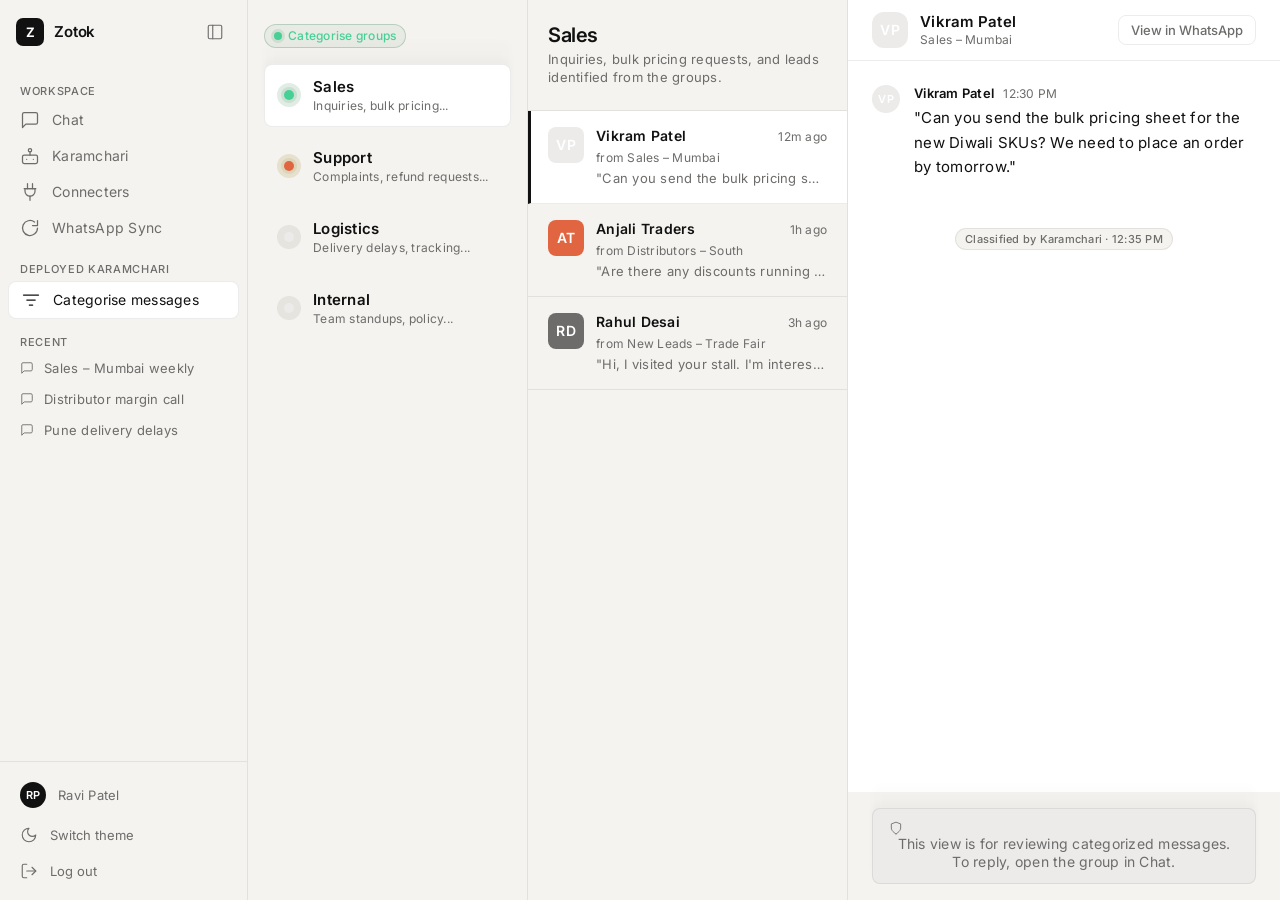
==== category-view.html @ e190d3a5 "Initial commit — Zotok Agent v2 prototype All pages: login, dashboard, agents, category-view, leads-" ====
<!doctype html>
<html lang="en">

<head>
  <meta charset="utf-8">
  <meta name="viewport" content="width=device-width, initial-scale=1">
  <title>Category Results — Zotok</title>
  <link rel="stylesheet" href="styles/main.css">
  <link rel="preconnect" href="https://fonts.googleapis.com">
  <link rel="preconnect" href="https://fonts.gstatic.com" crossorigin>
  <link href="https://fonts.googleapis.com/css2?family=Inter:wght@400;500;600;700;900&display=swap" rel="stylesheet">
</head>

<body data-page="category-view">

  <div class="app">
    <div id="sidebar-host"></div>

    <!-- Main area with 3 panes -->
    <main class="main three-pane-layout">

      <!-- Column 1: Category List -->
      <div class="category-pane" id="category-pane">
        <div style="display:flex;align-items:center;gap:8px;margin-bottom:16px;">
          <span class="badge badge-success"><span class="dot dot-success"></span> Categorise groups</span>
        </div>

        <div class="category-pill active" data-cat="sales">
          <div class="cat-dot-wrap bg-success"><span class="dot dot-success"></span></div>
          <div style="flex:1;">
            <div style="font-weight:600; font-size:15px; margin-bottom:2px;">Sales</div>
            <div style="font-size:12px; color:var(--muted); line-height:1.3;">Inquiries, bulk pricing...</div>
          </div>
        </div>

        <div class="category-pill" data-cat="support">
          <div class="cat-dot-wrap bg-warn"><span class="dot dot-warn"></span></div>
          <div style="flex:1;">
            <div style="font-weight:600; font-size:15px; margin-bottom:2px;">Support</div>
            <div style="font-size:12px; color:var(--muted); line-height:1.3;">Complaints, refund requests...</div>
          </div>
        </div>

        <div class="category-pill" data-cat="logistics">
          <div class="cat-dot-wrap bg-idle"><span class="dot dot-idle"></span></div>
          <div style="flex:1;">
            <div style="font-weight:600; font-size:15px; margin-bottom:2px;">Logistics</div>
            <div style="font-size:12px; color:var(--muted); line-height:1.3;">Delivery delays, tracking...</div>
          </div>
        </div>

        <div class="category-pill" data-cat="internal">
          <div class="cat-dot-wrap bg-idle"><span class="dot" style="background:var(--faint);"></span></div>
          <div style="flex:1;">
            <div style="font-weight:600; font-size:15px; margin-bottom:2px;">Internal</div>
            <div style="font-size:12px; color:var(--muted); line-height:1.3;">Team standups, policy...</div>
          </div>
        </div>
      </div>

      <!-- Column 2: Customers List -->
      <div class="list-pane">
        <div class="list-pane-head">
          <h1 id="category-title" style="font-size: 20px; font-weight: 600; margin-bottom: 4px;">Sales</h1>
          <p class="lede" id="category-desc" style="font-size: 13px; color: var(--ink-2); line-height: 1.4;">Inquiries,
            bulk pricing requests, and leads identified from the groups.</p>
        </div>

        <div class="list-pane-item active" data-customer="vp">
          <div class="li-icon">VP</div>
          <div style="flex:1; min-width:0;">
            <div style="display:flex; justify-content:space-between; margin-bottom:4px; align-items:baseline;">
              <span class="li-title"
                style="font-weight:600; font-size:14px; white-space:nowrap; overflow:hidden; text-overflow:ellipsis;">Vikram
                Patel</span>
              <span class="li-sub" style="font-size:12px; color:var(--muted); flex:none; margin-left:8px;">12m
                ago</span>
            </div>
            <div style="font-size:12px; color:var(--ink-2); margin-bottom:4px;"><span
                style="color:var(--muted);">from</span> Sales – Mumbai</div>
            <p
              style="margin:0; font-size:13px; color:var(--ink-2); line-height:1.4; white-space:nowrap; overflow:hidden; text-overflow:ellipsis;">
              "Can you send the bulk pricing sheet for the new Diwali SKUs? We need to place an order by tomorrow."</p>
          </div>
        </div>

        <div class="list-pane-item" data-customer="at">
          <div class="li-icon" style="background:var(--accent-warn);">AT</div>
          <div style="flex:1; min-width:0;">
            <div style="display:flex; justify-content:space-between; margin-bottom:4px; align-items:baseline;">
              <span class="li-title"
                style="font-weight:600; font-size:14px; white-space:nowrap; overflow:hidden; text-overflow:ellipsis;">Anjali
                Traders</span>
              <span class="li-sub" style="font-size:12px; color:var(--muted); flex:none; margin-left:8px;">1h ago</span>
            </div>
            <div style="font-size:12px; color:var(--ink-2); margin-bottom:4px;"><span
                style="color:var(--muted);">from</span> Distributors – South</div>
            <p
              style="margin:0; font-size:13px; color:var(--ink-2); line-height:1.4; white-space:nowrap; overflow:hidden; text-overflow:ellipsis;">
              "Are there any discounts running on the 50kg bulk packs right now?"</p>
          </div>
        </div>

        <div class="list-pane-item" data-customer="rd">
          <div class="li-icon" style="background:var(--muted);">RD</div>
          <div style="flex:1; min-width:0;">
            <div style="display:flex; justify-content:space-between; margin-bottom:4px; align-items:baseline;">
              <span class="li-title"
                style="font-weight:600; font-size:14px; white-space:nowrap; overflow:hidden; text-overflow:ellipsis;">Rahul
                Desai</span>
              <span class="li-sub" style="font-size:12px; color:var(--muted); flex:none; margin-left:8px;">3h ago</span>
            </div>
            <div style="font-size:12px; color:var(--ink-2); margin-bottom:4px;"><span
                style="color:var(--muted);">from</span> New Leads – Trade Fair</div>
            <p
              style="margin:0; font-size:13px; color:var(--ink-2); line-height:1.4; white-space:nowrap; overflow:hidden; text-overflow:ellipsis;">
              "Hi, I visited your stall. I'm interested in becoming a regional distributor. Please call me."</p>
          </div>
        </div>
      </div>

      <!-- Column 3: Conversation View -->
      <div class="chat-pane chat-shell chat-active">
        <div class="topbar"
          style="border-bottom: 1px solid var(--border); padding: 12px 24px; position: sticky; top:0; background: var(--white); z-index: 5;">
          <div style="display:flex; align-items:center; gap:12px;">
            <div class="li-icon" id="chat-header-avatar"
              style="width:36px; height:36px; border-radius:var(--r-lg); background:var(--faint); color:var(--white); display:grid; place-items:center; font-weight:600; font-size:14px;">
              VP</div>
            <div>
              <div id="chat-header-name" style="font-weight:600; font-size:15px;">Vikram Patel</div>
              <div id="chat-header-sub" style="font-size:12px; color:var(--muted);">Sales – Mumbai</div>
            </div>
          </div>
          <div>
            <button class="btn btn-ghost btn-sm">View in WhatsApp</button>
          </div>
        </div>

        <div class="chat-scroll" style="flex: 1; padding: 24px;">
          <div class="chat-thread" id="chat-thread">
            <!-- Mock messages -->
            <div class="msg user">
              <div class="msg-avatar" style="background:var(--faint); border:none;">VP</div>
              <div class="msg-body">
                <div class="msg-name">Vikram Patel <span
                    style="font-weight:400; color:var(--muted); font-size:12px; margin-left:6px;">12:30 PM</span></div>
                <div class="msg-text">
                  <p>"Can you send the bulk pricing sheet for the new Diwali SKUs? We need to place an order by
                    tomorrow."</p>
                </div>
              </div>
            </div>

            <div style="text-align:center; margin:24px 0;">
              <span class="badge" style="font-size:11px; color:var(--muted); background:var(--surface);">Classified by
                Karamchari · 12:35 PM</span>
            </div>
          </div>
        </div>

        <!-- Read-only Composer -->
        <div class="composer-wrap" style="padding: 16px 24px; background: var(--surface);">
          <div class="composer-container" style="max-width: none;">
            <div class="composer"
              style="background: var(--surface-2); border: 1px solid var(--border); border-radius: var(--r-md); padding: 12px 16px; color: var(--muted); font-size: 14px; text-align: center;">
              <svg class="icon-sm" viewBox="0 0 24 24" fill="none" stroke="currentColor" stroke-linecap="round"
                stroke-linejoin="round" style="display:inline-block; vertical-align:middle; margin-right:6px;">
                <path d="M12 22s8-4 8-10V5l-8-3-8 3v7c0 6 8 10 8 10z" />
              </svg>
              This view is for reviewing categorized messages. To reply, open the group in Chat.
            </div>
          </div>
        </div>

      </div>
    </main>
  </div>

  <script src="scripts/sidebar.js"></script>
  <script src="scripts/app.js"></script>
  <script>
    // Interactivity for selecting categories
    const urlParams = new URLSearchParams(window.location.search);
    const cat = urlParams.get('cat');

    const catPills = document.querySelectorAll('.category-pill');
    const catTitle = document.getElementById('category-title');
    const catDesc = document.getElementById('category-desc');

    const titles = {
      'sales': { t: 'Sales', d: 'Inquiries, bulk pricing requests, and leads identified from the groups.', bg: 'success' },
      'support': { t: 'Support', d: 'Complaints, refund requests, and product issues.', bg: 'warn' },
      'logistics': { t: 'Logistics', d: 'Delivery delays, warehouse updates, and dispatch tracking.', bg: 'idle' },
      'internal': { t: 'Internal', d: 'Team standups, policy updates, and internal coordination.', bg: 'idle' }
    };

    if (cat) {
      if (titles[cat]) {
        catTitle.textContent = titles[cat].t;
        catDesc.textContent = titles[cat].d;
        catPills.forEach(p => p.classList.remove('active'));
        const activePill = document.querySelector(`.category-pill[data-cat="${cat}"]`);
        if (activePill) activePill.classList.add('active');
      }
    }

    catPills.forEach(pill => {
      pill.addEventListener('click', () => {
        catPills.forEach(p => p.classList.remove('active'));
        pill.classList.add('active');
        const catId = pill.dataset.cat;
        if (titles[catId]) {
          catTitle.textContent = titles[catId].t;
          catDesc.textContent = titles[catId].d;
        }
      });
    });

    // Interactivity for selecting customers in the list
    const customers = {
      'vp': { name: 'Vikram Patel', sub: 'Sales – Mumbai', avatar: 'VP', bg: 'var(--faint)', msg: '"Can you send the bulk pricing sheet for the new Diwali SKUs? We need to place an order by tomorrow."', time: '12:30 PM', classTime: '12:35 PM' },
      'at': { name: 'Anjali Traders', sub: 'Distributors – South', avatar: 'AT', bg: 'var(--accent-warn)', msg: '"Are there any discounts running on the 50kg bulk packs right now?"', time: '11:15 AM', classTime: '11:20 AM' },
      'rd': { name: 'Rahul Desai', sub: 'New Leads – Trade Fair', avatar: 'RD', bg: 'var(--muted)', msg: '"Hi, I visited your stall. I\'m interested in becoming a regional distributor. Please call me."', time: '09:05 AM', classTime: '09:20 AM' }
    };

    const listItems = document.querySelectorAll('.list-pane-item');
    const chatAvatar = document.getElementById('chat-header-avatar');
    const chatName = document.getElementById('chat-header-name');
    const chatSub = document.getElementById('chat-header-sub');
    const chatThread = document.getElementById('chat-thread');

    listItems.forEach(item => {
      item.addEventListener('click', () => {
        // Update active state
        listItems.forEach(li => li.classList.remove('active'));
        item.classList.add('active');

        // Update chat pane
        const id = item.dataset.customer;
        if (customers[id]) {
          const c = customers[id];
          chatAvatar.textContent = c.avatar;
          chatAvatar.style.background = c.bg;
          chatName.textContent = c.name;
          chatSub.textContent = c.sub;

          chatThread.innerHTML = `
          <div class="msg user">
            <div class="msg-avatar" style="background:${c.bg}; border:none;">${c.avatar}</div>
            <div class="msg-body">
              <div class="msg-name">${c.name} <span style="font-weight:400; color:var(--muted); font-size:12px; margin-left:6px;">${c.time}</span></div>
              <div class="msg-text">
                <p>${c.msg}</p>
              </div>
            </div>
          </div>
          <div style="text-align:center; margin:24px 0;">
            <span class="badge" style="font-size:11px; color:var(--muted); background:var(--surface);">Classified by Karamchari · ${c.classTime}</span>
          </div>
        `;
        }
      });
    });
  </script>
</body>

</html>
---- styles/main.css ----
/* ==========================================================================
   Zotok — main.css
   Manus-inspired minimal aesthetic. System fonts only.
   ========================================================================== */

:root {
  /* Legacy bridging to new Amplemarket tokens */
  --ink: #111111;
  --ink-2: #6d6c6b;
  --muted: #6d6c6b;
  --faint: #ecebea;
  --surface: #f4f3ef;
  --surface-2: #ecebea;
  --white: #ffffff;
  --border: rgba(17, 17, 17, 0.08);
  --border-light: rgba(17, 17, 17, 0.04);
  
  /* Status / Accents */
  --accent-success: #47d096; /* Deliver Green */
  --accent-warn: #e16540; /* LeadGen Red */
  --accent-info: #328efa; /* Intelligence Blue */
  --accent-gold: #fbc768; /* Engagement Gold */

  --focus-ring: rgba(17, 17, 17, 0.08);
  --modal-backdrop: rgba(17, 17, 17, 0.35);
  --ink-hover: #272625;

  /* Typography */
  --font: 'Inter', ui-sans-serif, system-ui, -apple-system, BlinkMacSystemFont, "Segoe UI", Roboto, sans-serif;
  --text-caption: 10px;
  --text-body: 14px;
  --text-subheading: 20px;
  --text-heading-sm: 24px;
  --text-heading: 28px;

  /* Border Radii (Amplemarket) */
  --r-sm: 4px;
  --r-md: 8px; /* Buttons */
  --r-lg: 12px; /* Cards, inputs, dialogs */

  /* Shadows (Amplemarket) */
  --shadow-subtle: rgba(17, 17, 17, 0.05) 0px 0px 0px 1px inset;
  --shadow-sm: rgba(17, 17, 17, 0.02) 0px -6px 6px 0px, rgba(17, 17, 17, 0.01) 0px -23px 9px 0px;
  --shadow-md: rgba(17, 17, 17, 0.04) 0px 4px 8px 0px, rgba(17, 17, 17, 0.04) 0px 0px 1px 0px;
  --shadow-lg: rgba(17, 17, 17, 0.12) 0px 26px 60px -6px, rgba(17, 17, 17, 0.02) 0px 28px 28px -14px;

  --sidebar-w: 248px;
  --sidebar-w-collapsed: 64px;
}

:root.dark {
  --ink: #ffffff;
  --ink-2: #ecebea;
  --muted: #ecebea;
  --faint: #6d6c6b;
  --surface: #272625;
  --surface-2: #111111;
  --white: #111111;
  --border: rgba(255, 255, 255, 0.08);
  --border-light: rgba(255, 255, 255, 0.04);
  --accent-success: #47d096;
  --accent-warn: #e16540;
  --accent-info: #328efa;
  --accent-gold: #fbc768;
  --focus-ring: rgba(255, 255, 255, 0.12);
  --modal-backdrop: rgba(17, 17, 17, 0.8);
  --ink-hover: #f4f3ef;
  --shadow-sm: rgba(0, 0, 0, 0.2) 0px -6px 6px 0px, rgba(0, 0, 0, 0.1) 0px -23px 9px 0px;
  --shadow-md: rgba(0, 0, 0, 0.3) 0px 4px 8px 0px;
  --shadow-lg: rgba(0, 0, 0, 0.5) 0px 26px 60px -6px;
}

* { margin: 0; padding: 0; box-sizing: border-box; }

/* Suppress all transitions on initial page load to prevent sidebar push animation */
[data-loading] * { transition: none !important; }

html, body { height: 100%; }

body {
  font-family: var(--font);
  font-size: var(--text-body);
  color: var(--ink);
  background: var(--white);
  line-height: 1.3;
  letter-spacing: 0.25px;
  -webkit-font-smoothing: antialiased;
  text-rendering: optimizeLegibility;
}

a { color: inherit; text-decoration: none; }

button {
  font-family: inherit;
  font-size: 14px;
  cursor: pointer;
  border: none;
  background: none;
  color: inherit;
}

input, textarea, select {
  font-family: inherit;
  font-size: 14px;
  color: var(--ink);
}

h1, h2, h3, h4 { font-weight: 600; line-height: 1.1; }
h1 { font-size: var(--text-heading); letter-spacing: -0.48px; }
h2 { font-size: var(--text-heading-sm); letter-spacing: -0.26px; }
h3 { font-size: var(--text-subheading); letter-spacing: -0.2px; }

.icon { width: 18px; height: 18px; flex: none; stroke-width: 1.5; }
.icon-sm { width: 14px; height: 14px; flex: none; stroke-width: 1.5; }
.icon-lg { width: 22px; height: 22px; flex: none; stroke-width: 1.5; }

/* ----- Buttons ----- */
.btn {
  display: inline-flex;
  align-items: center;
  justify-content: center;
  gap: 8px;
  padding: 9px 16px;
  background: transparent;
  border: 1.5px solid var(--ink);
  color: var(--ink);
  font-weight: 500;
  border-radius: var(--r-md);
  transition: background .15s ease, transform .1s ease, border-color .15s ease, color .15s ease;
  white-space: nowrap;
}
.btn:hover { background: var(--surface); }
.btn:active { transform: scale(.98); }

.btn-primary {
  background: var(--ink);
  color: var(--white);
  border-color: var(--ink);
}
.btn-primary:hover { background: var(--ink-hover); border-color: var(--ink-hover); }

.btn-ghost {
  border-color: var(--border);
  color: var(--ink-2);
  font-weight: 500;
}
.btn-ghost:hover { border-color: var(--ink-2); color: var(--ink); background: transparent; }

.btn-sm { padding: 6px 12px; font-size: 13px; }
.btn-block { width: 100%; }

.btn:disabled { opacity: .45; cursor: not-allowed; }

/* ----- App shell ----- */
.app {
  display: flex;
  min-height: 100vh;
}

.sidebar {
  position: fixed;
  inset: 0 auto 0 0;
  width: var(--sidebar-w);
  background: var(--surface);
  border-right: 1px solid var(--border);
  display: flex;
  flex-direction: column;
  transition: width .2s ease;
  z-index: 30;
}
.sidebar.collapsed { width: var(--sidebar-w-collapsed); }

.sidebar-head {
  display: flex;
  align-items: center;
  justify-content: space-between;
  padding: 16px 16px 12px;
  gap: 8px;
}
.sidebar.collapsed .sidebar-head {
  justify-content: center;
  padding: 16px 8px 12px;
}
.brand {
  display: flex;
  align-items: center;
  gap: 10px;
  font-weight: 600;
  font-size: 15px;
  letter-spacing: -0.01em;
}
.brand-mark {
  width: 28px; height: 28px;
  border-radius: 7px;
  background: var(--ink);
  color: var(--white);
  display: grid; place-items: center;
  font-weight: 700; font-size: 13px;
  letter-spacing: 0;
}
.sidebar.collapsed .brand,
.sidebar.collapsed .nav-label,
.sidebar.collapsed .footer-label,
.sidebar.collapsed .badge,
.sidebar.collapsed .new-chat span { display: none; }

.icon-btn {
  width: 32px; height: 32px;
  display: grid; place-items: center;
  border-radius: var(--r-md);
  color: var(--ink-2);
  transition: background .15s;
}
.icon-btn:hover { background: var(--border-light); color: var(--ink); }

.new-chat {
  margin: 4px 12px 12px;
  display: flex;
  align-items: center;
  gap: 10px;
  padding: 9px 12px;
  border: 1px solid var(--border);
  border-radius: var(--r-md);
  background: var(--white);
  color: var(--ink);
  font-weight: 500;
  font-size: 13px;
  transition: border-color .15s, background .15s;
}
.new-chat:hover { border-color: var(--ink-2); }
.sidebar.collapsed .new-chat { justify-content: center; padding: 9px; }

.nav {
  display: flex;
  flex-direction: column;
  gap: 0;
  padding: 8px 8px;
  flex: 1;
  overflow-y: auto;
}
.nav-section-label {
  font-size: 11px;
  font-weight: 500;
  text-transform: uppercase;
  letter-spacing: 0.06em;
  color: var(--muted);
  padding: 12px 12px 4px;
  margin-top: 4px;
}
.sidebar.collapsed .nav-section-label { opacity: 0; height: 4px; margin-top: 4px; padding: 0; overflow: hidden; }

.nav-item {
  display: flex;
  align-items: center;
  gap: 12px;
  padding: 8px 12px;
  border-radius: var(--r-md);
  color: var(--ink-2);
  font-size: 14px;
  transition: background .15s, color .15s;
  cursor: pointer;
}
.nav-item:hover { background: var(--border-light); color: var(--ink); }
.nav-item.active { background: var(--white); color: var(--ink); border: 1px solid var(--border); }
.nav-item .nav-label { flex: 1; }
.nav-item .icon { width: 20px; height: 20px; }
.sidebar.collapsed .nav-item { justify-content: center; padding: 8px; }

/* Tooltips when collapsed */
.sidebar.collapsed [data-tooltip] {
  position: relative;
}
.sidebar.collapsed [data-tooltip]:hover::after {
  content: attr(data-tooltip);
  position: absolute;
  left: calc(100% + 8px);
  top: 50%;
  transform: translateY(-50%);
  background: var(--ink);
  color: var(--white);
  padding: 4px 8px;
  border-radius: 4px;
  font-size: 12px;
  font-weight: 500;
  white-space: nowrap;
  pointer-events: none;
  z-index: 1000;
  opacity: 0;
  animation: tooltip-fade-in 0.15s ease-in-out forwards;
  animation-delay: 0.15s;
}
@keyframes tooltip-fade-in {
  from { opacity: 0; transform: translate(-4px, -50%); }
  to { opacity: 1; transform: translate(0, -50%); }
}

.nav-recent {
  display: flex;
  align-items: center;
  gap: 10px;
  padding: 7px 12px;
  border-radius: var(--r-sm);
  color: var(--ink-2);
  font-size: 13px;
  cursor: pointer;
  transition: background .15s;
}
.nav-recent:hover { background: var(--border-light); }
.nav-recent .truncate { overflow: hidden; text-overflow: ellipsis; white-space: nowrap; flex: 1; }
.sidebar.collapsed .nav-recent, .sidebar.collapsed .nav-children { display: none !important; }

.nav-parent.open .chevron { transform: rotate(180deg); }
.nav-child {
  padding: 6px 12px;
  border-radius: var(--r-sm);
  color: var(--ink-2);
  font-size: 13px;
  text-decoration: none;
  display: flex;
  align-items: center;
  transition: background .15s, color .15s;
}
.nav-child:hover { background: var(--border-light); color: var(--ink); }
.nav-child.active { background: var(--white); color: var(--ink); border: 1px solid var(--border); padding: 5px 11px; }

.sidebar-footer {
  border-top: 1px solid var(--border);
  padding: 12px 8px;
  display: flex;
  flex-direction: column;
  gap: 2px;
}
.footer-item {
  display: flex;
  align-items: center;
  gap: 12px;
  padding: 8px 12px;
  border-radius: var(--r-md);
  color: var(--ink-2);
  font-size: 13px;
  cursor: pointer;
  transition: background .15s;
}
.footer-item:hover { background: var(--border-light); color: var(--ink); }
.sidebar.collapsed .footer-item { justify-content: center; padding: 8px; }

.avatar {
  width: 26px; height: 26px;
  border-radius: 50%;
  background: var(--ink);
  color: var(--white);
  display: grid; place-items: center;
  font-size: 11px;
  font-weight: 600;
  flex: none;
}
.avatar-lg { width: 64px; height: 64px; font-size: 22px; }

/* ----- Main area ----- */
.main {
  margin-left: var(--sidebar-w);
  flex: 1;
  min-width: 0;
  display: flex;
  flex-direction: column;
  transition: margin-left .2s ease;
}
.sidebar.collapsed ~ .main { margin-left: var(--sidebar-w-collapsed); }

/* ----- Three Pane Layout (Category View) ----- */
.three-pane-layout {
  display: flex;
  flex: 1;
  height: 100vh;
  overflow: hidden;
  flex-direction: row;
}
.category-pane {
  width: 280px;
  border-right: 1px solid var(--border);
  display: flex;
  flex-direction: column;
  background: var(--surface);
  overflow-y: auto;
  padding: 24px 16px;
}
.category-pill {
  display: flex;
  align-items: center;
  gap: 12px;
  padding: 12px;
  border-radius: var(--r-md);
  cursor: pointer;
  border: 1px solid transparent;
  transition: all 0.15s ease;
  margin-bottom: 8px;
}
.category-pill:hover {
  background: var(--surface-2);
}
.category-pill.active {
  background: var(--white);
  border-color: var(--border);
  box-shadow: var(--shadow-sm);
}
.cat-dot-wrap {
  width: 24px;
  height: 24px;
  border-radius: 50%;
  display: grid;
  place-items: center;
  flex: none;
}
.cat-dot-wrap .dot { margin: 0; width: 10px; height: 10px; }
.cat-dot-wrap.bg-success { background: rgba(47, 125, 74, 0.15); }
.cat-dot-wrap.bg-warn { background: rgba(154, 123, 28, 0.15); }
.cat-dot-wrap.bg-idle { background: rgba(184, 182, 176, 0.25); }

.list-pane {
  width: 320px;
  border-right: 1px solid var(--border);
  display: flex;
  flex-direction: column;
  background: var(--surface);
  overflow-y: auto;
}
.list-pane-head {
  padding: 24px 20px;
  border-bottom: 1px solid var(--border);
  position: sticky;
  top: 0;
  background: var(--surface);
  z-index: 5;
}
.list-pane-item {
  padding: 16px 20px;
  border-bottom: 1px solid var(--border);
  cursor: pointer;
  transition: background .15s;
  display: flex;
  gap: 12px;
}
.list-pane-item:hover { background: var(--surface-2); }
.list-pane-item.active { background: var(--white); border-left: 3px solid var(--ink); padding-left: 17px; }
.list-pane-item .li-icon {
  width: 36px; height: 36px;
  border-radius: var(--r-md);
  background: var(--faint);
  color: var(--white);
  display: grid; place-items: center;
  font-weight: 600; font-size: 14px;
  flex: none;
}

.chat-pane {
  flex: 1;
  display: flex;
  flex-direction: column;
  position: relative;
  background: var(--white);
}

.topbar {
  display: flex;
  align-items: center;
  justify-content: space-between;
  padding: 14px 28px;
  border-bottom: 1px solid var(--border);
  background: var(--white);
  position: sticky;
  top: 0;
  z-index: 5;
}

/* Data Tables */
.table-wrap {
  background: var(--white);
  border: 1px solid var(--border);
  border-radius: var(--r-lg);
  overflow-x: auto;
  box-shadow: var(--shadow-sm);
}
.table {
  width: 100%;
  border-collapse: collapse;
  text-align: left;
}
.table th, .table td {
  padding: 12px 16px;
  border-bottom: 1px solid var(--border);
  font-size: 14px;
}
.table th {
  background: var(--surface);
  font-weight: 600;
  color: var(--muted);
  font-size: 12px;
  text-transform: uppercase;
  letter-spacing: 0.05em;
  white-space: nowrap;
}
.table tbody tr:last-child td {
  border-bottom: none;
}
.table tbody tr:hover {
  background: var(--surface-2);
}
.table td {
  color: var(--ink);
  vertical-align: top;
}
.table-message-preview {
  max-width: 300px;
  display: -webkit-box;
  -webkit-line-clamp: 2;
  -webkit-box-orient: vertical;
  overflow: hidden;
  text-overflow: ellipsis;
  color: var(--ink-2);
  line-height: 1.4;
}
.topbar-left { display: flex; align-items: center; gap: 12px; }
.topbar-title { font-size: 15px; font-weight: 600; }
.topbar-right { display: flex; align-items: center; gap: 8px; }

.page {
  padding: 32px 28px 64px;
  max-width: 1100px;
  width: 100%;
  margin: 0 auto;
}
.page-narrow { max-width: 760px; }

.page-head { margin-bottom: 28px; }
.page-head h1 { margin-bottom: 6px; }
.page-head .lede { color: var(--muted); font-size: 14px; }

/* ----- Status dots ----- */
.dot {
  width: 8px; height: 8px;
  border-radius: 50%;
  flex: none;
  display: inline-block;
}
.dot-success { background: var(--accent-success); box-shadow: 0 0 0 3px rgba(47,125,74,.12); }
.dot-warn { background: var(--accent-warn); box-shadow: 0 0 0 3px rgba(154,123,28,.12); }
.dot-idle { background: var(--faint); }

.badge {
  display: inline-flex;
  align-items: center;
  gap: 6px;
  padding: 3px 9px;
  border-radius: var(--r-lg);
  font-size: 12px;
  font-weight: 500;
  border: 1px solid var(--border);
  background: var(--white);
  color: var(--ink-2);
}
.badge-success { color: var(--accent-success); border-color: rgba(47,125,74,.25); background: rgba(47,125,74,.06); }
.badge-warn { color: var(--accent-warn); border-color: rgba(154,123,28,.25); background: rgba(154,123,28,.06); }
.badge-ink { color: var(--white); background: var(--ink); border-color: var(--ink); }

/* ----- Card ----- */
.card {
  background: var(--white);
  border: 1px solid var(--border);
  border-radius: var(--r-lg);
  padding: 20px;
  box-shadow: var(--shadow-sm);
}

/* ==========================================================================
   LOGIN
   ========================================================================== */
.login-page {
  min-height: 100vh;
  display: grid;
  place-items: center;
  background: var(--surface);
  background-image: radial-gradient(386.06% 162.79% at -13.1926% -17.1008%, rgb(232, 64, 13) 0%, rgb(255, 238, 216) 26.1559%, rgb(208, 178, 255) 84.1533%);
  padding: 24px;
}
.login-card {
  width: 100%;
  max-width: 400px;
  background: var(--white);
  border: 1px solid var(--border);
  border-radius: var(--r-lg);
  padding: 40px 32px;
  box-shadow: var(--shadow-lg);
  animation: cardSlideUp 0.6s cubic-bezier(0.16, 1, 0.3, 1);
}
@keyframes cardSlideUp {
  from { opacity: 0; transform: translateY(24px); }
  to { opacity: 1; transform: translateY(0); }
}
#phone-step, #otp-step {
  animation: fadeStep 0.4s cubic-bezier(0.16, 1, 0.3, 1);
}
@keyframes fadeStep {
  from { opacity: 0; transform: translateX(8px); }
  to { opacity: 1; transform: translateX(0); }
}
.login-brand {
  display: flex;
  align-items: center;
  gap: 12px;
  justify-content: flex-start;
  margin-bottom: 24px;
}
.login-brand .brand-mark { width: 36px; height: 36px; font-size: 16px; border-radius: 9px; }
.login-brand-text { font-size: 18px; font-weight: 600; letter-spacing: -0.01em; }
.login-card h1 { font-size: 22px; text-align: left; margin-bottom: 6px; }
.login-card .lede { color: var(--muted); font-size: 14px; text-align: left; margin-bottom: 28px; }

.field {
  display: flex;
  flex-direction: column;
  gap: 6px;
  margin-bottom: 16px;
}
.field-label {
  font-size: 11px;
  font-weight: 600;
  text-transform: uppercase;
  letter-spacing: 0.06em;
  color: var(--muted);
}
.input {
  width: 100%;
  padding: 11px 14px;
  border: 1px solid var(--border);
  border-radius: var(--r-lg);
  background: var(--white);
  transition: border-color .15s, box-shadow .15s;
}
.input:focus {
  outline: none;
  border-color: var(--ink);
  box-shadow: 0 0 0 3px var(--focus-ring);
}
.input::placeholder { color: var(--faint); }

.input-prefix {
  display: flex;
  align-items: stretch;
  border: 1px solid var(--border);
  border-radius: var(--r-lg);
  overflow: hidden;
  transition: border-color .15s, box-shadow .15s;
}
.input-prefix:focus-within { border-color: var(--ink); box-shadow: 0 0 0 3px var(--focus-ring); }
.input-prefix .prefix {
  padding: 0 12px;
  display: grid; place-items: center;
  background: var(--surface);
  color: var(--ink-2);
  font-size: 14px;
  border-right: 1px solid var(--border);
}
.input-prefix .input { border: none; border-radius: 0; }
.input-prefix .input:focus { box-shadow: none; }

.otp-row { display: flex; gap: 12px; justify-content: center; }
.otp-cell {
  flex: 1;
  width: 0;
  min-width: 0;
  height: 64px;
  text-align: center;
  font-size: 26px;
  font-weight: 600;
  letter-spacing: 0.02em;
  padding: 0;
  border: 1.5px solid var(--border);
  border-radius: var(--r-md);
  background: var(--surface);
  transition: all .2s ease;
}
.otp-cell:focus { 
  outline: none; 
  background: var(--white);
  border-color: var(--ink); 
  box-shadow: 0 4px 12px rgba(0,0,0,.08); 
  transform: translateY(-2px);
}

.login-foot { text-align: center; color: var(--muted); font-size: 13px; margin-top: 18px; }

.tiny-link {
  background: none;
  border: none;
  color: var(--ink);
  font-weight: 500;
  font-size: 13px;
  cursor: pointer;
  text-decoration: underline;
  text-underline-offset: 2px;
}

/* ==========================================================================
   CHAT
   ========================================================================== */
.chat-shell {
  display: flex;
  flex-direction: column;
  flex: 1;
  min-height: 0;
}
.chat-scroll {
  flex: 1;
  overflow-y: auto;
  padding: 32px 0 24px;
}
.chat-thread {
  max-width: 760px;
  margin: 0 auto;
  padding: 0 24px;
  display: flex;
  flex-direction: column;
  gap: 24px;
}
.msg {
  display: flex;
  gap: 14px;
  align-items: flex-start;
}
.msg-avatar {
  width: 28px; height: 28px;
  border-radius: 50%;
  display: grid; place-items: center;
  flex: none;
  font-size: 11px;
  font-weight: 600;
}
.msg.user .msg-avatar { background: var(--ink); color: var(--white); }
.msg.ai .msg-avatar {
  background: var(--white);
  color: var(--ink);
  border: 1px solid var(--border);
}
.msg-body { flex: 1; min-width: 0; }
.msg-name { font-size: 13px; font-weight: 600; margin-bottom: 4px; color: var(--ink); }
.msg-text { font-size: 15px; line-height: 1.65; color: var(--ink); }
.msg-text p + p { margin-top: 10px; }
.msg-text ul { margin: 8px 0 0 20px; }
.msg-text li { margin-bottom: 4px; }

.typing { display: inline-flex; gap: 4px; align-items: center; padding: 6px 0; }
.typing span {
  width: 6px; height: 6px; border-radius: 50%;
  background: var(--faint);
  animation: blink 1.2s infinite ease-in-out;
}
.typing span:nth-child(2) { animation-delay: .2s; }
.typing span:nth-child(3) { animation-delay: .4s; }
@keyframes blink {
  0%, 80%, 100% { opacity: .25; transform: translateY(0); }
  40% { opacity: 1; transform: translateY(-2px); }
}

.chat-empty {
  display: flex;
  flex-direction: column;
  align-items: center;
  padding-bottom: 24px;
}
.chat-empty-inner {
  text-align: center;
}

.hero-badge {
  display: inline-flex;
  align-items: center;
  gap: 8px;
  padding: 6px 14px;
  background: var(--surface);
  border: 1px solid var(--border);
  border-radius: 999px;
  font-size: 12px;
  color: var(--muted);
  margin-bottom: 24px;
}
.hero-badge .divider { color: var(--border); }
.hero-badge .upgrade { color: #3b82f6; cursor: pointer; font-weight: 500; }

.hero-title {
  font-family: Georgia, serif;
  font-size: 32px;
  font-weight: 400;
  color: var(--ink);
  margin-bottom: 0;
}

/* Base shell layout */
.chat-shell {
  display: flex;
  flex-direction: column;
  flex: 1;
  min-height: 0;
  align-items: center;
  justify-content: center;
  padding: 0 24px;
}
.chat-scroll {
  flex: none;
  width: 100%;
  max-width: 720px;
  display: flex;
  flex-direction: column;
}
.chat-thread {
  padding: 0;
  display: flex;
  flex-direction: column;
  gap: 24px;
  width: 100%;
  max-width: 760px;
  margin: 0 auto;
}

/* Active chat state overrides */
.chat-shell.chat-active {
  align-items: stretch;
  justify-content: flex-start;
  padding: 0;
}
.chat-shell.chat-active .chat-scroll {
  flex: 1;
  max-width: none;
  padding: 32px 0 24px;
  overflow-y: auto;
  display: block;
}
.chat-shell.chat-active .composer-wrap {
  max-width: none;
  padding: 16px 24px 22px;
}
.chat-shell.chat-active .composer-container {
  max-width: 760px;
  margin: 0 auto;
}
.chat-shell.chat-active .prompt-pills { display: none; }

.composer-wrap {
  width: 100%;
  max-width: 720px;
  margin: 0 auto;
}
.composer-container {
  display: flex;
  flex-direction: column;
  gap: 16px;
  width: 100%;
}
.composer {
  border: 1px solid var(--border);
  border-radius: var(--r-lg);
  background: var(--white);
  box-shadow: var(--shadow-sm);
  display: flex;
  flex-direction: column;
  padding: 14px 16px;
  transition: border-color .15s, box-shadow .15s;
}
.composer:focus-within {
  border-color: var(--ink-2);
  box-shadow: 0 0 0 3px var(--focus-ring);
}
.composer textarea {
  width: 100%;
  border: none;
  outline: none;
  resize: none;
  font-size: 15px;
  line-height: 1.5;
  background: transparent;
  min-height: 48px;
  max-height: 200px;
  padding: 0;
  margin-bottom: 12px;
}
.composer-actions {
  display: flex;
  align-items: center;
  justify-content: space-between;
}
.action-group {
  display: flex;
  align-items: center;
  gap: 4px;
}
.icon-btn-round {
  width: 32px; height: 32px;
  border-radius: 50%;
  display: grid; place-items: center;
  color: var(--muted);
  transition: background .15s, color .15s;
}
.icon-btn-round:hover {
  background: var(--surface);
  color: var(--ink);
}
.send-btn {
  width: 32px; height: 32px;
  border-radius: 50%;
  background: var(--surface);
  color: var(--muted);
  display: grid; place-items: center;
  transition: background .15s, color .15s, transform .1s;
}
.send-btn:not(:disabled) {
  background: var(--ink);
  color: var(--white);
}
.send-btn:not(:disabled):hover { background: var(--ink-hover); }

.prompt-pills {
  display: flex;
  align-items: center;
  justify-content: center;
  flex-wrap: wrap;
  gap: 10px;
}
.prompt-pill {
  display: inline-flex;
  align-items: center;
  gap: 8px;
  padding: 8px 16px;
  background: var(--white);
  border: 1px solid var(--border);
  border-radius: 999px;
  font-size: 13px;
  font-weight: 500;
  color: var(--ink-2);
  transition: background .15s, border-color .15s, color .15s;
}
.prompt-pill:hover {
  background: var(--surface);
  border-color: var(--ink-2);
  color: var(--ink);
}

.composer-foot {
  max-width: 760px;
  margin: 8px auto 0;
  text-align: center;
  font-size: 11px;
  color: var(--muted);
}

/* ==========================================================================
   AGENTS
   ========================================================================== */
.agent-grid {
  display: grid;
  grid-template-columns: repeat(auto-fill, minmax(280px, 1fr));
  gap: 16px;
}
.agent-card {
  display: flex;
  flex-direction: column;
  gap: 14px;
  padding: 20px;
  background: var(--white);
  border: 1px solid var(--border);
  border-radius: var(--r-lg);
  transition: border-color .15s, box-shadow .15s, transform .1s;
}
.agent-card:hover { border-color: var(--ink-2); box-shadow: var(--shadow-md); }
.agent-head { display: flex; align-items: flex-start; justify-content: space-between; gap: 10px; }
.agent-icon {
  width: 36px; height: 36px;
  border-radius: var(--r-lg);
  background: var(--surface);
  color: var(--ink);
  display: grid; place-items: center;
  border: 1px solid var(--border);
}
.agent-card h3 { font-size: 15px; font-weight: 600; margin: 0; }
.agent-card p { font-size: 13px; color: var(--muted); line-height: 1.55; }
.agent-foot { display: flex; align-items: center; justify-content: space-between; gap: 10px; margin-top: auto; padding-top: 6px; }

/* ==========================================================================
   WHATSAPP / SYNC PAGE
   ========================================================================== */
.summary-card {
  display: grid;
  grid-template-columns: auto 1fr auto;
  gap: 18px;
  align-items: center;
  padding: 22px;
  background: var(--white);
  border: 1px solid var(--border);
  border-radius: var(--r-lg);
  box-shadow: var(--shadow-sm);
  margin-bottom: 24px;
}
.summary-icon {
  width: 44px; height: 44px;
  border-radius: var(--r-lg);
  background: var(--surface);
  border: 1px solid var(--border);
  display: grid; place-items: center;
  color: var(--ink);
}
.summary-meta { display: flex; flex-direction: column; gap: 2px; }
.summary-meta strong { font-size: 15px; font-weight: 600; }
.summary-meta .meta-sub { color: var(--muted); font-size: 13px; }

.section-head {
  display: flex;
  align-items: center;
  justify-content: space-between;
  margin: 32px 0 14px;
}
.section-head h2 { font-size: 16px; font-weight: 600; }
.section-head .lede { color: var(--muted); font-size: 13px; }

.list {
  border: 1px solid var(--border);
  border-radius: var(--r-lg);
  background: var(--white);
  overflow: hidden;
}
.list-item {
  display: grid;
  grid-template-columns: auto 1fr auto;
  gap: 14px;
  align-items: center;
  padding: 14px 18px;
  border-bottom: 1px solid var(--border-light);
}
.list-item:last-child { border-bottom: none; }
.list-item .li-title { font-size: 14px; font-weight: 500; }
.list-item .li-sub { font-size: 12px; color: var(--muted); margin-top: 2px; }
.list-item .li-icon {
  width: 36px; height: 36px;
  border-radius: var(--r-lg);
  background: var(--surface);
  display: grid; place-items: center;
  color: var(--ink-2);
  font-size: 13px;
  font-weight: 600;
}

.upgrade-row {
  display: flex;
  align-items: center;
  justify-content: space-between;
  gap: 16px;
  padding: 18px 20px;
  border: 1px dashed var(--border);
  border-radius: var(--r-lg);
  background: var(--surface);
  margin-top: 16px;
}
.upgrade-row .text { font-size: 14px; color: var(--ink); }
.upgrade-row .text small { display: block; color: var(--muted); font-size: 12px; margin-top: 2px; }

/* ==========================================================================
   PROFILE
   ========================================================================== */
.profile-head {
  display: flex;
  align-items: center;
  gap: 18px;
  padding: 24px;
  background: var(--white);
  border: 1px solid var(--border);
  border-radius: var(--r-lg);
  box-shadow: var(--shadow-sm);
  margin-bottom: 24px;
}
.profile-meta h2 { font-size: 18px; font-weight: 600; margin-bottom: 4px; }
.profile-meta .meta-line { display: flex; align-items: center; gap: 10px; color: var(--muted); font-size: 13px; }

.kv-grid {
  display: grid;
  grid-template-columns: 200px 1fr;
  gap: 14px 24px;
  padding: 20px 24px;
  background: var(--white);
  border: 1px solid var(--border);
  border-radius: var(--r-lg);
}
.kv-grid .k { font-size: 11px; text-transform: uppercase; letter-spacing: .06em; color: var(--muted); align-self: center; }
.kv-grid .v { font-size: 14px; }

.plan-card {
  display: grid;
  grid-template-columns: 1fr auto;
  gap: 18px;
  align-items: center;
  padding: 22px 24px;
  background: var(--ink);
  color: var(--white);
  border-radius: var(--r-lg);
}
.plan-card h3 { font-size: 16px; font-weight: 600; margin-bottom: 4px; }
.plan-card p { font-size: 13px; color: rgba(255,255,255,.7); }
.plan-card .btn {
  background: var(--white);
  color: var(--ink);
  border-color: var(--white);
}
.plan-card .btn:hover { background: var(--surface); }

/* ==========================================================================
   MODAL
   ========================================================================== */
.modal-backdrop {
  position: fixed;
  inset: 0;
  background: var(--modal-backdrop);
  display: none;
  align-items: center;
  justify-content: center;
  z-index: 100;
  padding: 24px;
  backdrop-filter: blur(2px);
}
.modal-backdrop.open { display: flex; }
.modal {
  width: 100%;
  max-width: 560px;
  max-height: calc(100vh - 48px);
  background: var(--white);
  border-radius: var(--r-lg);
  box-shadow: var(--shadow-lg);
  border: 1px solid var(--border);
  display: flex;
  flex-direction: column;
  overflow: hidden;
}
.modal-lg { max-width: 720px; }

.modal-head {
  display: flex;
  align-items: flex-start;
  justify-content: space-between;
  gap: 12px;
  padding: 22px 24px 14px;
}
.modal-head h2 { font-size: 18px; margin-bottom: 4px; }
.modal-head .lede { font-size: 13px; color: var(--muted); }

.modal-body {
  padding: 8px 24px 20px;
  overflow-y: auto;
}
.modal-foot {
  border-top: 1px solid var(--border);
  padding: 14px 24px;
  display: flex;
  align-items: center;
  justify-content: space-between;
  gap: 12px;
  background: var(--white);
}

.tabs {
  display: inline-flex;
  background: var(--surface);
  padding: 3px;
  border-radius: var(--r-md);
  margin: 8px 0 18px;
}
.tab {
  padding: 7px 14px;
  font-size: 13px;
  font-weight: 500;
  border-radius: 6px;
  color: var(--ink-2);
  cursor: pointer;
  transition: background .15s, color .15s;
}
.tab.active { background: var(--white); color: var(--ink); box-shadow: var(--shadow-sm); }

.tab-panel { display: none; }
.tab-panel.active { display: block; }

.qr-box {
  margin: 8px auto 14px;
  width: 220px; height: 220px;
  border: 1px solid var(--border);
  border-radius: var(--r-lg);
  display: grid; place-items: center;
  background:
    repeating-linear-gradient(45deg, var(--ink) 0 6px, transparent 6px 12px) center/180px 180px no-repeat,
    var(--white);
  position: relative;
}
.qr-box::after {
  content: "";
  position: absolute;
  inset: 0;
  background: var(--white);
  -webkit-mask: radial-gradient(circle at 12px 12px, transparent 6px, #000 6.5px), radial-gradient(circle at calc(100% - 12px) 12px, transparent 6px, #000 6.5px), radial-gradient(circle at 12px calc(100% - 12px), transparent 6px, #000 6.5px);
  mask: radial-gradient(circle at 12px 12px, transparent 6px, #000 6.5px), radial-gradient(circle at calc(100% - 12px) 12px, transparent 6px, #000 6.5px), radial-gradient(circle at 12px calc(100% - 12px), transparent 6px, #000 6.5px);
  -webkit-mask-composite: source-over;
  mask-composite: add;
  pointer-events: none;
}
.qr-frame {
  position: relative;
  width: 220px; height: 220px;
  margin: 8px auto 16px;
}
.qr-frame .qr-cells {
  position: absolute; inset: 14px;
  display: grid;
  grid-template-columns: repeat(21, 1fr);
  grid-template-rows: repeat(21, 1fr);
  gap: 1px;
}
.qr-frame .qr-cells span { background: var(--ink); border-radius: 1px; }
.qr-frame .qr-cells span.off { background: transparent; }
.qr-frame::before, .qr-frame::after {
  content: ""; position: absolute; width: 36px; height: 36px;
  border: 6px solid var(--ink);
  border-radius: 8px;
  background: var(--white);
}
.qr-frame::before { top: 6px; left: 6px; }
.qr-frame::after { top: 6px; right: 6px; }
.qr-frame .qr-corner-bl {
  position: absolute; bottom: 6px; left: 6px;
  width: 36px; height: 36px;
  border: 6px solid var(--ink);
  border-radius: 8px;
  background: var(--white);
}

.code-box {
  display: flex;
  gap: 8px;
  justify-content: center;
  margin: 8px 0 18px;
}
.code-cell {
  width: 44px;
  height: 52px;
  display: grid; place-items: center;
  background: var(--surface);
  border: 1px solid var(--border);
  border-radius: var(--r-lg);
  font-size: 22px;
  font-weight: 600;
  letter-spacing: .04em;
}

.steps {
  margin: 0;
  padding: 0;
  list-style: none;
  counter-reset: step;
  display: flex;
  flex-direction: column;
  gap: 8px;
}
.steps li {
  counter-increment: step;
  display: flex;
  gap: 10px;
  font-size: 13px;
  color: var(--ink-2);
  line-height: 1.5;
}
.steps li::before {
  content: counter(step);
  width: 20px; height: 20px;
  border-radius: 50%;
  background: var(--ink);
  color: var(--white);
  font-size: 11px;
  font-weight: 600;
  display: grid; place-items: center;
  flex: none;
  margin-top: 1px;
}
.steps strong { color: var(--ink); font-weight: 600; }

.connect-state {
  display: flex;
  align-items: center;
  gap: 10px;
  padding: 10px 14px;
  background: var(--surface);
  border-radius: var(--r-lg);
  font-size: 13px;
  color: var(--ink-2);
  justify-content: center;
}

/* ----- Group selection ----- */
.group-counter {
  display: flex;
  align-items: center;
  justify-content: space-between;
  padding: 10px 14px;
  background: var(--surface);
  border-radius: var(--r-lg);
  margin-bottom: 14px;
  font-size: 13px;
  color: var(--ink-2);
}
.group-counter strong { color: var(--ink); font-weight: 600; }

.group-list {
  display: flex;
  flex-direction: column;
  gap: 6px;
  max-height: 360px;
  overflow-y: auto;
  padding-right: 4px;
}
.group-row {
  position: relative;
  display: flex;
  align-items: center;
  gap: 12px;
  padding: 10px 14px;
  border: 1px solid var(--border);
  border-radius: var(--r-lg);
  background: var(--white);
  cursor: pointer;
  transition: border-color .12s, background .12s;
}
.group-row:hover { border-color: var(--ink-2); }
.group-row.selected { border-color: var(--ink); background: var(--surface); }

.group-row .li-icon {
  width: 32px; height: 32px;
  border-radius: 50%;
  background: var(--surface);
  display: grid; place-items: center;
  color: var(--ink-2);
  font-size: 12px;
  font-weight: 600;
  flex: none;
}
.group-row .group-meta { flex: 1; min-width: 0; }
.group-row .group-name { font-size: 14px; font-weight: 500; color: var(--ink); }
.group-row .group-sub { font-size: 12px; color: var(--muted); }

.checkbox {
  width: 18px; height: 18px;
  border-radius: 5px;
  border: 1.5px solid var(--border);
  background: var(--white);
  display: grid; place-items: center;
  flex: none;
  transition: background .15s, border-color .15s;
}
.group-row.selected .checkbox {
  background: var(--ink);
  border-color: var(--ink);
}
.checkbox svg { color: var(--white); opacity: 0; }
.group-row.selected .checkbox svg { opacity: 1; }

.group-row.locked {
  cursor: not-allowed;
  background: var(--surface);
}
.group-row.locked .group-name,
.group-row.locked .group-sub,
.group-row.locked .li-icon {
  filter: blur(2px);
  user-select: none;
}
.group-row.locked .lock-overlay {
  position: absolute;
  inset: 0;
  display: flex;
  align-items: center;
  justify-content: flex-end;
  padding: 0 14px;
  gap: 8px;
}
.group-row.locked .lock-pill {
  display: inline-flex;
  align-items: center;
  gap: 6px;
  padding: 4px 10px;
  font-size: 12px;
  font-weight: 500;
  background: var(--ink);
  color: var(--white);
  border-radius: 999px;
}

/* ==========================================================================
   RESPONSIVE
   ========================================================================== */
@media (max-width: 900px) {
  :root { --sidebar-w: 220px; }
  .page { padding: 24px 18px 48px; }
  .topbar { padding: 12px 18px; }
  .prompt-grid { grid-template-columns: 1fr; }
}

@media (max-width: 640px) {
  .sidebar { transform: translateX(-100%); transition: transform .2s ease; }
  .sidebar.open { transform: translateX(0); }
  .main { margin-left: 0 !important; }
  .topbar { padding: 12px 16px; }
  .kv-grid { grid-template-columns: 1fr; gap: 6px 0; }
  .kv-grid .k { padding-top: 8px; }
}

/* Scrollbar polish */
.chat-scroll::-webkit-scrollbar,
.group-list::-webkit-scrollbar,
.nav::-webkit-scrollbar,
.modal-body::-webkit-scrollbar { width: 8px; height: 8px; }
.chat-scroll::-webkit-scrollbar-thumb,
.group-list::-webkit-scrollbar-thumb,
.nav::-webkit-scrollbar-thumb,
.modal-body::-webkit-scrollbar-thumb { background: var(--border); border-radius: 4px; }
.chat-scroll::-webkit-scrollbar-thumb:hover,
.group-list::-webkit-scrollbar-thumb:hover,
.nav::-webkit-scrollbar-thumb:hover,
.modal-body::-webkit-scrollbar-thumb:hover { background: var(--faint); }
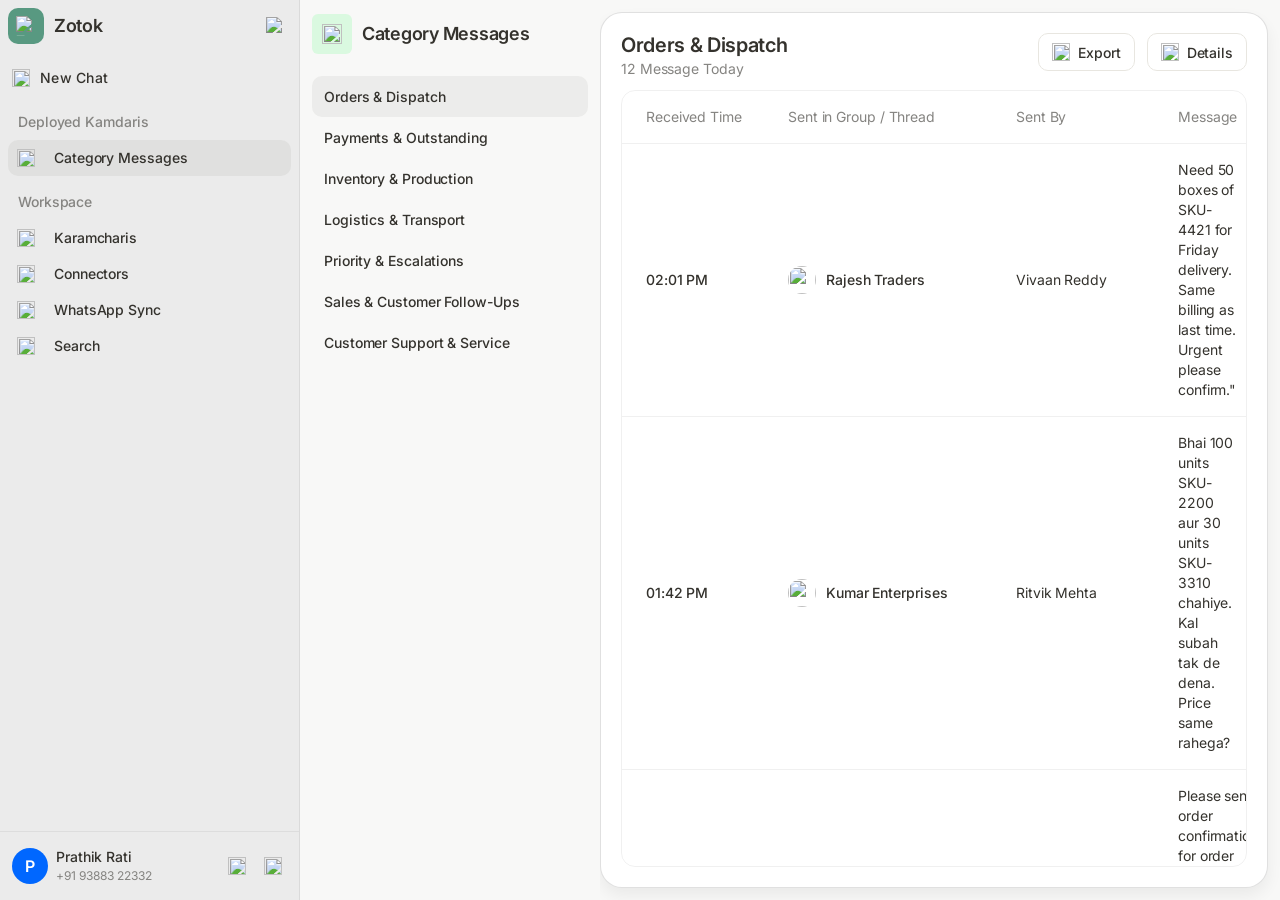
==== commit 8de2ad52: "Modified UI's - Navigation - Kamcharis Page     - Implemented Deploy flow for Category Messages and " ====
--- a/category-view.html
+++ b/category-view.html
@@ -4,265 +4,388 @@
 <head>
   <meta charset="utf-8">
   <meta name="viewport" content="width=device-width, initial-scale=1">
-  <title>Category Results — Zotok</title>
+  <title>Category Messages — Zotok</title>
   <link rel="stylesheet" href="styles/main.css">
   <link rel="preconnect" href="https://fonts.googleapis.com">
   <link rel="preconnect" href="https://fonts.gstatic.com" crossorigin>
   <link href="https://fonts.googleapis.com/css2?family=Inter:wght@400;500;600;700;900&display=swap" rel="stylesheet">
+  <style>
+    .cat-layout {
+      flex-direction: row;
+      background: #f8f8f7;
+      overflow: hidden;
+      height: 100vh;
+    }
+    .cat-panel {
+      width: 300px;
+      flex-shrink: 0;
+      display: flex;
+      flex-direction: column;
+      height: 100%;
+      overflow: hidden;
+    }
+    .cat-panel-head {
+      display: flex;
+      align-items: center;
+      gap: 10px;
+      padding: 14px 12px;
+      flex-shrink: 0;
+    }
+    .cat-panel-icon {
+      background: rgba(0,255,59,0.12);
+      width: 40px;
+      height: 40px;
+      border-radius: 6px;
+      display: grid;
+      place-items: center;
+      flex-shrink: 0;
+    }
+    .cat-panel-icon img { width: 20px; height: 20px; display: block; }
+    .cat-panel-title {
+      font-weight: 600;
+      font-size: 18px;
+      color: #34322d;
+      white-space: nowrap;
+      letter-spacing: -0.26px;
+    }
+    .cat-list {
+      flex: 1;
+      padding: 8px 12px;
+      overflow-y: auto;
+      display: flex;
+      flex-direction: column;
+    }
+    .cat-item {
+      padding: 12px;
+      border-radius: 10px;
+      cursor: pointer;
+      font-weight: 500;
+      font-size: 14px;
+      color: #34322d;
+      line-height: normal;
+      letter-spacing: -0.09px;
+      transition-property: color, background-color, border-color, text-decoration-color, fill, stroke;
+      transition-timing-function: cubic-bezier(.4, 0, .2, 1);
+      transition-duration: .15s;
+    }
+    .cat-item:hover { background: #37352f0a; }
+    .cat-item.active { background: #37352f0f; }
+    .cat-content {
+      flex: 1;
+      min-width: 0;
+      padding: 12px 12px 12px 0;
+      display: flex;
+      flex-direction: column;
+      overflow: hidden;
+    }
+    .cat-card {
+      background: white;
+      border: 1px solid rgba(0,0,0,0.12);
+      border-radius: 22px;
+      box-shadow: 0px 8px 16px rgba(0,0,0,0.06);
+      flex: 1;
+      min-height: 0;
+      padding: 20px;
+      display: flex;
+      flex-direction: column;
+      gap: 12px;
+      overflow: hidden;
+    }
+    .cat-card-head {
+      display: flex;
+      align-items: flex-start;
+      justify-content: space-between;
+      flex-shrink: 0;
+    }
+    .cat-card-title { font-weight: 600; font-size: 20px; color: #34322d; line-height: normal; letter-spacing: -0.33px; }
+    .cat-card-sub { font-size: 14px; color: #858481; line-height: 18px; margin-top: 3px; letter-spacing: -0.09px; }
+    .cat-card-actions { display: flex; gap: 12px; align-items: center; }
+    .cat-btn {
+      background: white;
+      border: 1px solid #e8e6e0;
+      border-radius: 10px;
+      padding: 9px 13px;
+      display: flex;
+      align-items: center;
+      gap: 8px;
+      cursor: pointer;
+      font-weight: 500;
+      font-size: 14px;
+      color: #34322d;
+      white-space: nowrap;
+      font-family: inherit;
+      letter-spacing: -0.09px;
+    }
+    .cat-btn img { width: 18px; height: 18px; display: block; }
+    .cat-table {
+      flex: 1;
+      min-height: 0;
+      border: 1px solid rgba(0,0,0,0.06);
+      border-radius: 14px;
+      overflow: auto;
+      display: flex;
+      flex-direction: column;
+    }
+    .cat-row {
+      display: flex;
+      border-bottom: 1px solid rgba(0,0,0,0.06);
+      flex-shrink: 0;
+    }
+    .cat-row:not(.cat-row--head) {
+      transition-property: color, background-color, border-color, text-decoration-color, fill, stroke;
+      transition-timing-function: cubic-bezier(.4, 0, .2, 1);
+      transition-duration: .15s;
+    }
+    .cat-row:not(.cat-row--head):hover { background: #37352f0a; cursor: pointer; }
+    .cat-row--head { font-size: 14px; color: #858481; font-weight: 400; letter-spacing: -0.09px; }
+    .cat-row--head .cat-cell { padding: 16px 12px; align-items: center; font-weight: 400; color: #858481; }
+    .cat-row--head .cat-cell--time { padding-left: 24px; }
+    .cat-cell {
+      font-size: 14px;
+      color: #34322d;
+      font-weight: 500;
+      line-height: 20px;
+      display: flex;
+      align-items: center;
+      padding: 16px 12px;
+      letter-spacing: -0.09px;
+    }
+    .cat-cell--time { width: 154px; flex-shrink: 0; padding-left: 24px; white-space: nowrap; }
+    .cat-cell--group { width: 228px; flex-shrink: 0; }
+    .cat-cell--by { width: 162px; flex-shrink: 0; font-weight: 400; white-space: nowrap; }
+    .cat-cell--msg { flex: 1; min-width: 0; font-weight: 400; }
+    .cat-group-cell { display: flex; align-items: center; gap: 10px; }
+    .cat-avatar {
+      width: 28px;
+      height: 28px;
+      border-radius: 56px;
+      overflow: hidden;
+      display: flex;
+      align-items: center;
+      justify-content: center;
+      flex-shrink: 0;
+    }
+    .cat-avatar img { width: 28px; height: 28px; display: block; object-fit: cover; }
+  </style>
 </head>
 
 <body data-page="category-view">
-
   <div class="app">
     <div id="sidebar-host"></div>
 
-    <!-- Main area with 3 panes -->
-    <main class="main three-pane-layout">
-
-      <!-- Column 1: Category List -->
-      <div class="category-pane" id="category-pane">
-        <div style="display:flex;align-items:center;gap:8px;margin-bottom:16px;">
-          <span class="badge badge-success"><span class="dot dot-success"></span> Categorise groups</span>
+    <main class="main cat-layout">
+
+      <!-- Left: Category panel -->
+      <div class="cat-panel">
+        <div class="cat-panel-head">
+          <div class="cat-panel-icon">
+            <img src="https://www.figma.com/api/mcp/asset/4777faff-f38f-412f-91a6-4357b44324a5" alt="">
+          </div>
+          <span class="cat-panel-title">Category Messages</span>
         </div>
-
-        <div class="category-pill active" data-cat="sales">
-          <div class="cat-dot-wrap bg-success"><span class="dot dot-success"></span></div>
-          <div style="flex:1;">
-            <div style="font-weight:600; font-size:15px; margin-bottom:2px;">Sales</div>
-            <div style="font-size:12px; color:var(--muted); line-height:1.3;">Inquiries, bulk pricing...</div>
+        <div class="cat-list" id="cat-list">
+          <div class="cat-item active" data-cat="orders">Orders &amp; Dispatch</div>
+          <div class="cat-item" data-cat="payments">Payments &amp; Outstanding</div>
+          <div class="cat-item" data-cat="inventory">Inventory &amp; Production</div>
+          <div class="cat-item" data-cat="logistics">Logistics &amp; Transport</div>
+          <div class="cat-item" data-cat="priority">Priority &amp; Escalations</div>
+          <div class="cat-item" data-cat="sales">Sales &amp; Customer Follow-Ups</div>
+          <div class="cat-item" data-cat="support">Customer Support &amp; Service</div>
+        </div>
+      </div>
+
+      <!-- Right: Main content -->
+      <div class="cat-content">
+        <div class="cat-card">
+
+          <!-- Card header -->
+          <div class="cat-card-head">
+            <div>
+              <div class="cat-card-title" id="cat-card-title">Orders &amp; Dispatch</div>
+              <div class="cat-card-sub">12 Message Today</div>
+            </div>
+            <div class="cat-card-actions">
+              <button class="cat-btn">
+                <img src="https://www.figma.com/api/mcp/asset/aab464af-9c7c-4387-8eea-790e3bef8a62" alt="">
+                Export
+              </button>
+              <button class="cat-btn">
+                <img src="https://www.figma.com/api/mcp/asset/4450e142-f5bb-401c-bc8f-19f258520b26" alt="">
+                Details
+              </button>
+            </div>
           </div>
-        </div>
-
-        <div class="category-pill" data-cat="support">
-          <div class="cat-dot-wrap bg-warn"><span class="dot dot-warn"></span></div>
-          <div style="flex:1;">
-            <div style="font-weight:600; font-size:15px; margin-bottom:2px;">Support</div>
-            <div style="font-size:12px; color:var(--muted); line-height:1.3;">Complaints, refund requests...</div>
-          </div>
-        </div>
-
-        <div class="category-pill" data-cat="logistics">
-          <div class="cat-dot-wrap bg-idle"><span class="dot dot-idle"></span></div>
-          <div style="flex:1;">
-            <div style="font-weight:600; font-size:15px; margin-bottom:2px;">Logistics</div>
-            <div style="font-size:12px; color:var(--muted); line-height:1.3;">Delivery delays, tracking...</div>
-          </div>
-        </div>
-
-        <div class="category-pill" data-cat="internal">
-          <div class="cat-dot-wrap bg-idle"><span class="dot" style="background:var(--faint);"></span></div>
-          <div style="flex:1;">
-            <div style="font-weight:600; font-size:15px; margin-bottom:2px;">Internal</div>
-            <div style="font-size:12px; color:var(--muted); line-height:1.3;">Team standups, policy...</div>
+
+          <!-- Table -->
+          <div class="cat-table">
+
+            <!-- Header row -->
+            <div class="cat-row cat-row--head">
+              <div class="cat-cell cat-cell--time">Received Time</div>
+              <div class="cat-cell cat-cell--group">Sent in Group / Thread</div>
+              <div class="cat-cell cat-cell--by">Sent By</div>
+              <div class="cat-cell cat-cell--msg">Message</div>
+            </div>
+
+            <!-- Row 1 -->
+            <div class="cat-row">
+              <div class="cat-cell cat-cell--time">02:01 PM</div>
+              <div class="cat-cell cat-cell--group">
+                <div class="cat-group-cell">
+                  <div class="cat-avatar"><img src="https://www.figma.com/api/mcp/asset/a576fbc9-18aa-42d3-a434-2961bda77932" alt=""></div>
+                  <span>Rajesh Traders</span>
+                </div>
+              </div>
+              <div class="cat-cell cat-cell--by">Vivaan Reddy</div>
+              <div class="cat-cell cat-cell--msg">Need 50 boxes of SKU-4421 for Friday delivery. Same billing as last time. Urgent please confirm."</div>
+            </div>
+
+            <!-- Row 2 -->
+            <div class="cat-row">
+              <div class="cat-cell cat-cell--time">01:42 PM</div>
+              <div class="cat-cell cat-cell--group">
+                <div class="cat-group-cell">
+                  <div class="cat-avatar"><img src="https://www.figma.com/api/mcp/asset/0426e412-95ce-4713-bdb1-a4aaf9c83871" alt=""></div>
+                  <span>Kumar Enterprises</span>
+                </div>
+              </div>
+              <div class="cat-cell cat-cell--by">Ritvik Mehta</div>
+              <div class="cat-cell cat-cell--msg">Bhai 100 units SKU-2200 aur 30 units SKU-3310 chahiye. Kal subah tak de dena. Price same rahega?</div>
+            </div>
+
+            <!-- Row 3 -->
+            <div class="cat-row">
+              <div class="cat-cell cat-cell--time">01:12 PM</div>
+              <div class="cat-cell cat-cell--group">
+                <div class="cat-group-cell">
+                  <div class="cat-avatar"><img src="https://www.figma.com/api/mcp/asset/4b98d069-5697-4d3e-8c58-24d83897fd22" alt=""></div>
+                  <span>Sundar Exports</span>
+                </div>
+              </div>
+              <div class="cat-cell cat-cell--by">Vihaan Bhat</div>
+              <div class="cat-cell cat-cell--msg">Please send order confirmation for order #ORD-8821. We need it for our accounts team today.</div>
+            </div>
+
+            <!-- Row 4 -->
+            <div class="cat-row">
+              <div class="cat-cell cat-cell--time">01:01 PM</div>
+              <div class="cat-cell cat-cell--group">
+                <div class="cat-group-cell">
+                  <div class="cat-avatar"><img src="https://www.figma.com/api/mcp/asset/b5248b5d-b25f-480a-b1fb-394d4f6e3a1a" alt=""></div>
+                  <span>Lakshmi Supplies</span>
+                </div>
+              </div>
+              <div class="cat-cell cat-cell--by">Atharv Saxena</div>
+              <div class="cat-cell cat-cell--msg">Can you deliver 40 cartons of product A to our Secunderabad warehouse?</div>
+            </div>
+
+            <!-- Row 5 -->
+            <div class="cat-row">
+              <div class="cat-cell cat-cell--time">12:58 PM</div>
+              <div class="cat-cell cat-cell--group">
+                <div class="cat-group-cell">
+                  <div class="cat-avatar"><img src="https://www.figma.com/api/mcp/asset/813af8fc-6a41-4d5c-88ba-13a06822ecda" alt=""></div>
+                  <span>Vijay &amp; Sons</span>
+                </div>
+              </div>
+              <div class="cat-cell cat-cell--by">Ayaan Das</div>
+              <div class="cat-cell cat-cell--msg">What is the current rate for SKU-1100? We plan to order 200 units next week.</div>
+            </div>
+
+            <!-- Row 6 -->
+            <div class="cat-row">
+              <div class="cat-cell cat-cell--time">12:31 PM</div>
+              <div class="cat-cell cat-cell--group">
+                <div class="cat-group-cell">
+                  <div class="cat-avatar"><img src="https://www.figma.com/api/mcp/asset/b4416ba0-03f1-458c-838a-38e94d17c6a4" alt=""></div>
+                  <span>Hariharan Associates</span>
+                </div>
+              </div>
+              <div class="cat-cell cat-cell--by">Kian Nair</div>
+              <div class="cat-cell cat-cell--msg">Mujhe 500 kg maida chahiye aur 300 kg sugar. Kal tak pohunchao. Same address hai.</div>
+            </div>
+
+            <!-- Row 7 -->
+            <div class="cat-row">
+              <div class="cat-cell cat-cell--time">12:29 PM</div>
+              <div class="cat-cell cat-cell--group">
+                <div class="cat-group-cell">
+                  <div class="cat-avatar"><img src="https://www.figma.com/api/mcp/asset/83021361-1e71-438f-94dd-a41cfb8af14d" alt=""></div>
+                  <span>Nirmal Fabrics</span>
+                </div>
+              </div>
+              <div class="cat-cell cat-cell--by">Om Nair</div>
+              <div class="cat-cell cat-cell--msg">Reorder same as last month — SKU-3310 x 150, SKU-4421 x 80. Urgent shipment required.</div>
+            </div>
+
+            <!-- Row 8 -->
+            <div class="cat-row">
+              <div class="cat-cell cat-cell--time">12:11 PM</div>
+              <div class="cat-cell cat-cell--group">
+                <div class="cat-group-cell">
+                  <div class="cat-avatar"><img src="https://www.figma.com/api/mcp/asset/0426e412-95ce-4713-bdb1-a4aaf9c83871" alt=""></div>
+                  <span>Asha Agro</span>
+                </div>
+              </div>
+              <div class="cat-cell cat-cell--by">Sai Iyer</div>
+              <div class="cat-cell cat-cell--msg">Bhaiya ek baar aur 60 pieces SKU-9910 bhejo. Last wali quality achhi thi. COD rahega.</div>
+            </div>
+
+            <!-- Row 9 -->
+            <div class="cat-row">
+              <div class="cat-cell cat-cell--time">12:04 PM</div>
+              <div class="cat-cell cat-cell--group">
+                <div class="cat-group-cell">
+                  <div class="cat-avatar"><img src="https://www.figma.com/api/mcp/asset/4b98d069-5697-4d3e-8c58-24d83897fd22" alt=""></div>
+                  <span>Shree Chemicals</span>
+                </div>
+              </div>
+              <div class="cat-cell cat-cell--by">Kian Patel</div>
+              <div class="cat-cell cat-cell--msg">Urgent order — 25 bags cement grade packing material SKU-0012. Deliver to plot 44, IDA Nacharam.</div>
+            </div>
+
+            <!-- Row 10 -->
+            <div class="cat-row">
+              <div class="cat-cell cat-cell--time">11:58 AM</div>
+              <div class="cat-cell cat-cell--group">
+                <div class="cat-group-cell">
+                  <div class="cat-avatar"><img src="https://www.figma.com/api/mcp/asset/b5248b5d-b25f-480a-b1fb-394d4f6e3a1a" alt=""></div>
+                  <span>Ganesh Motors</span>
+                </div>
+              </div>
+              <div class="cat-cell cat-cell--by">Muhammad Bhat</div>
+              <div class="cat-cell cat-cell--msg">Hamara monthly standing order process karo — same as PO-7712. Any changes call karo.</div>
+            </div>
+
           </div>
         </div>
       </div>
 
-      <!-- Column 2: Customers List -->
-      <div class="list-pane">
-        <div class="list-pane-head">
-          <h1 id="category-title" style="font-size: 20px; font-weight: 600; margin-bottom: 4px;">Sales</h1>
-          <p class="lede" id="category-desc" style="font-size: 13px; color: var(--ink-2); line-height: 1.4;">Inquiries,
-            bulk pricing requests, and leads identified from the groups.</p>
-        </div>
-
-        <div class="list-pane-item active" data-customer="vp">
-          <div class="li-icon">VP</div>
-          <div style="flex:1; min-width:0;">
-            <div style="display:flex; justify-content:space-between; margin-bottom:4px; align-items:baseline;">
-              <span class="li-title"
-                style="font-weight:600; font-size:14px; white-space:nowrap; overflow:hidden; text-overflow:ellipsis;">Vikram
-                Patel</span>
-              <span class="li-sub" style="font-size:12px; color:var(--muted); flex:none; margin-left:8px;">12m
-                ago</span>
-            </div>
-            <div style="font-size:12px; color:var(--ink-2); margin-bottom:4px;"><span
-                style="color:var(--muted);">from</span> Sales – Mumbai</div>
-            <p
-              style="margin:0; font-size:13px; color:var(--ink-2); line-height:1.4; white-space:nowrap; overflow:hidden; text-overflow:ellipsis;">
-              "Can you send the bulk pricing sheet for the new Diwali SKUs? We need to place an order by tomorrow."</p>
-          </div>
-        </div>
-
-        <div class="list-pane-item" data-customer="at">
-          <div class="li-icon" style="background:var(--accent-warn);">AT</div>
-          <div style="flex:1; min-width:0;">
-            <div style="display:flex; justify-content:space-between; margin-bottom:4px; align-items:baseline;">
-              <span class="li-title"
-                style="font-weight:600; font-size:14px; white-space:nowrap; overflow:hidden; text-overflow:ellipsis;">Anjali
-                Traders</span>
-              <span class="li-sub" style="font-size:12px; color:var(--muted); flex:none; margin-left:8px;">1h ago</span>
-            </div>
-            <div style="font-size:12px; color:var(--ink-2); margin-bottom:4px;"><span
-                style="color:var(--muted);">from</span> Distributors – South</div>
-            <p
-              style="margin:0; font-size:13px; color:var(--ink-2); line-height:1.4; white-space:nowrap; overflow:hidden; text-overflow:ellipsis;">
-              "Are there any discounts running on the 50kg bulk packs right now?"</p>
-          </div>
-        </div>
-
-        <div class="list-pane-item" data-customer="rd">
-          <div class="li-icon" style="background:var(--muted);">RD</div>
-          <div style="flex:1; min-width:0;">
-            <div style="display:flex; justify-content:space-between; margin-bottom:4px; align-items:baseline;">
-              <span class="li-title"
-                style="font-weight:600; font-size:14px; white-space:nowrap; overflow:hidden; text-overflow:ellipsis;">Rahul
-                Desai</span>
-              <span class="li-sub" style="font-size:12px; color:var(--muted); flex:none; margin-left:8px;">3h ago</span>
-            </div>
-            <div style="font-size:12px; color:var(--ink-2); margin-bottom:4px;"><span
-                style="color:var(--muted);">from</span> New Leads – Trade Fair</div>
-            <p
-              style="margin:0; font-size:13px; color:var(--ink-2); line-height:1.4; white-space:nowrap; overflow:hidden; text-overflow:ellipsis;">
-              "Hi, I visited your stall. I'm interested in becoming a regional distributor. Please call me."</p>
-          </div>
-        </div>
-      </div>
-
-      <!-- Column 3: Conversation View -->
-      <div class="chat-pane chat-shell chat-active">
-        <div class="topbar"
-          style="border-bottom: 1px solid var(--border); padding: 12px 24px; position: sticky; top:0; background: var(--white); z-index: 5;">
-          <div style="display:flex; align-items:center; gap:12px;">
-            <div class="li-icon" id="chat-header-avatar"
-              style="width:36px; height:36px; border-radius:var(--r-lg); background:var(--faint); color:var(--white); display:grid; place-items:center; font-weight:600; font-size:14px;">
-              VP</div>
-            <div>
-              <div id="chat-header-name" style="font-weight:600; font-size:15px;">Vikram Patel</div>
-              <div id="chat-header-sub" style="font-size:12px; color:var(--muted);">Sales – Mumbai</div>
-            </div>
-          </div>
-          <div>
-            <button class="btn btn-ghost btn-sm">View in WhatsApp</button>
-          </div>
-        </div>
-
-        <div class="chat-scroll" style="flex: 1; padding: 24px;">
-          <div class="chat-thread" id="chat-thread">
-            <!-- Mock messages -->
-            <div class="msg user">
-              <div class="msg-avatar" style="background:var(--faint); border:none;">VP</div>
-              <div class="msg-body">
-                <div class="msg-name">Vikram Patel <span
-                    style="font-weight:400; color:var(--muted); font-size:12px; margin-left:6px;">12:30 PM</span></div>
-                <div class="msg-text">
-                  <p>"Can you send the bulk pricing sheet for the new Diwali SKUs? We need to place an order by
-                    tomorrow."</p>
-                </div>
-              </div>
-            </div>
-
-            <div style="text-align:center; margin:24px 0;">
-              <span class="badge" style="font-size:11px; color:var(--muted); background:var(--surface);">Classified by
-                Karamchari · 12:35 PM</span>
-            </div>
-          </div>
-        </div>
-
-        <!-- Read-only Composer -->
-        <div class="composer-wrap" style="padding: 16px 24px; background: var(--surface);">
-          <div class="composer-container" style="max-width: none;">
-            <div class="composer"
-              style="background: var(--surface-2); border: 1px solid var(--border); border-radius: var(--r-md); padding: 12px 16px; color: var(--muted); font-size: 14px; text-align: center;">
-              <svg class="icon-sm" viewBox="0 0 24 24" fill="none" stroke="currentColor" stroke-linecap="round"
-                stroke-linejoin="round" style="display:inline-block; vertical-align:middle; margin-right:6px;">
-                <path d="M12 22s8-4 8-10V5l-8-3-8 3v7c0 6 8 10 8 10z" />
-              </svg>
-              This view is for reviewing categorized messages. To reply, open the group in Chat.
-            </div>
-          </div>
-        </div>
-
-      </div>
     </main>
   </div>
 
   <script src="scripts/sidebar.js"></script>
   <script src="scripts/app.js"></script>
   <script>
-    // Interactivity for selecting categories
-    const urlParams = new URLSearchParams(window.location.search);
-    const cat = urlParams.get('cat');
-
-    const catPills = document.querySelectorAll('.category-pill');
-    const catTitle = document.getElementById('category-title');
-    const catDesc = document.getElementById('category-desc');
-
-    const titles = {
-      'sales': { t: 'Sales', d: 'Inquiries, bulk pricing requests, and leads identified from the groups.', bg: 'success' },
-      'support': { t: 'Support', d: 'Complaints, refund requests, and product issues.', bg: 'warn' },
-      'logistics': { t: 'Logistics', d: 'Delivery delays, warehouse updates, and dispatch tracking.', bg: 'idle' },
-      'internal': { t: 'Internal', d: 'Team standups, policy updates, and internal coordination.', bg: 'idle' }
+    const catItems = document.querySelectorAll('.cat-item');
+    const catCardTitle = document.getElementById('cat-card-title');
+    const catTitles = {
+      orders:    'Orders & Dispatch',
+      payments:  'Payments & Outstanding',
+      inventory: 'Inventory & Production',
+      logistics: 'Logistics & Transport',
+      priority:  'Priority & Escalations',
+      sales:     'Sales & Customer Follow-Ups',
+      support:   'Customer Support & Service',
     };
-
-    if (cat) {
-      if (titles[cat]) {
-        catTitle.textContent = titles[cat].t;
-        catDesc.textContent = titles[cat].d;
-        catPills.forEach(p => p.classList.remove('active'));
-        const activePill = document.querySelector(`.category-pill[data-cat="${cat}"]`);
-        if (activePill) activePill.classList.add('active');
-      }
-    }
-
-    catPills.forEach(pill => {
-      pill.addEventListener('click', () => {
-        catPills.forEach(p => p.classList.remove('active'));
-        pill.classList.add('active');
-        const catId = pill.dataset.cat;
-        if (titles[catId]) {
-          catTitle.textContent = titles[catId].t;
-          catDesc.textContent = titles[catId].d;
-        }
-      });
-    });
-
-    // Interactivity for selecting customers in the list
-    const customers = {
-      'vp': { name: 'Vikram Patel', sub: 'Sales – Mumbai', avatar: 'VP', bg: 'var(--faint)', msg: '"Can you send the bulk pricing sheet for the new Diwali SKUs? We need to place an order by tomorrow."', time: '12:30 PM', classTime: '12:35 PM' },
-      'at': { name: 'Anjali Traders', sub: 'Distributors – South', avatar: 'AT', bg: 'var(--accent-warn)', msg: '"Are there any discounts running on the 50kg bulk packs right now?"', time: '11:15 AM', classTime: '11:20 AM' },
-      'rd': { name: 'Rahul Desai', sub: 'New Leads – Trade Fair', avatar: 'RD', bg: 'var(--muted)', msg: '"Hi, I visited your stall. I\'m interested in becoming a regional distributor. Please call me."', time: '09:05 AM', classTime: '09:20 AM' }
-    };
-
-    const listItems = document.querySelectorAll('.list-pane-item');
-    const chatAvatar = document.getElementById('chat-header-avatar');
-    const chatName = document.getElementById('chat-header-name');
-    const chatSub = document.getElementById('chat-header-sub');
-    const chatThread = document.getElementById('chat-thread');
-
-    listItems.forEach(item => {
+    catItems.forEach(item => {
       item.addEventListener('click', () => {
-        // Update active state
-        listItems.forEach(li => li.classList.remove('active'));
+        catItems.forEach(i => i.classList.remove('active'));
         item.classList.add('active');
-
-        // Update chat pane
-        const id = item.dataset.customer;
-        if (customers[id]) {
-          const c = customers[id];
-          chatAvatar.textContent = c.avatar;
-          chatAvatar.style.background = c.bg;
-          chatName.textContent = c.name;
-          chatSub.textContent = c.sub;
-
-          chatThread.innerHTML = `
-          <div class="msg user">
-            <div class="msg-avatar" style="background:${c.bg}; border:none;">${c.avatar}</div>
-            <div class="msg-body">
-              <div class="msg-name">${c.name} <span style="font-weight:400; color:var(--muted); font-size:12px; margin-left:6px;">${c.time}</span></div>
-              <div class="msg-text">
-                <p>${c.msg}</p>
-              </div>
-            </div>
-          </div>
-          <div style="text-align:center; margin:24px 0;">
-            <span class="badge" style="font-size:11px; color:var(--muted); background:var(--surface);">Classified by Karamchari · ${c.classTime}</span>
-          </div>
-        `;
-        }
+        if (catCardTitle) catCardTitle.textContent = catTitles[item.dataset.cat] || '';
       });
     });
   </script>
 </body>
 
-</html>+</html>
--- a/styles/main.css
+++ b/styles/main.css
@@ -20,6 +20,11 @@
   --accent-warn: #e16540; /* LeadGen Red */
   --accent-info: #328efa; /* Intelligence Blue */
   --accent-gold: #fbc768; /* Engagement Gold */
+  --color-success-soft: rgba(71, 208, 150, 0.1);
+  --color-warning-soft: rgba(225, 101, 64, 0.1);
+  --color-info-soft: rgba(50, 142, 250, 0.1);
+  --color-destructive-accent: #e16540;
+  --color-destructive-soft: rgba(225, 101, 64, 0.1);
 
   --focus-ring: rgba(17, 17, 17, 0.08);
   --modal-backdrop: rgba(17, 17, 17, 0.35);
@@ -44,8 +49,13 @@
   --shadow-md: rgba(17, 17, 17, 0.04) 0px 4px 8px 0px, rgba(17, 17, 17, 0.04) 0px 0px 1px 0px;
   --shadow-lg: rgba(17, 17, 17, 0.12) 0px 26px 60px -6px, rgba(17, 17, 17, 0.02) 0px 28px 28px -14px;
 
-  --sidebar-w: 248px;
-  --sidebar-w-collapsed: 64px;
+  --sidebar-w: 300px;
+  --sidebar-w-collapsed: 52px;
+  --nav-bg: #EBEBEB;
+  --nav-icon-color: #34322d;
+  --nav-text-color: #34322D;
+  --nav-hover-bg: #37352f0a;
+  --nav-active-bg: #37352f0f;
 }
 
 :root.dark {
@@ -62,6 +72,11 @@
   --accent-warn: #e16540;
   --accent-info: #328efa;
   --accent-gold: #fbc768;
+  --color-success-soft: rgba(71, 208, 150, 0.15);
+  --color-warning-soft: rgba(225, 101, 64, 0.15);
+  --color-info-soft: rgba(50, 142, 250, 0.15);
+  --color-destructive-accent: #e16540;
+  --color-destructive-soft: rgba(225, 101, 64, 0.15);
   --focus-ring: rgba(255, 255, 255, 0.12);
   --modal-backdrop: rgba(17, 17, 17, 0.8);
   --ink-hover: #f4f3ef;
@@ -161,7 +176,7 @@
   position: fixed;
   inset: 0 auto 0 0;
   width: var(--sidebar-w);
-  background: var(--surface);
+  background: var(--nav-bg);
   border-right: 1px solid var(--border);
   display: flex;
   flex-direction: column;
@@ -174,97 +189,151 @@
   display: flex;
   align-items: center;
   justify-content: space-between;
-  padding: 16px 16px 12px;
+  padding: 8px;
   gap: 8px;
 }
 .sidebar.collapsed .sidebar-head {
   justify-content: center;
-  padding: 16px 8px 12px;
+  padding: 8px;
 }
 .brand {
   display: flex;
   align-items: center;
   gap: 10px;
   font-weight: 600;
-  font-size: 15px;
-  letter-spacing: -0.01em;
+  font-size: 18px;
+  letter-spacing: -0.26px;
+  color: #34322d;
 }
 .brand-mark {
-  width: 28px; height: 28px;
-  border-radius: 7px;
-  background: var(--ink);
+  width: 36px; height: 36px;
+  border-radius: 10px;
+  background: #589981;
   color: var(--white);
   display: grid; place-items: center;
-  font-weight: 700; font-size: 13px;
+  font-weight: 700; font-size: 14px;
   letter-spacing: 0;
-}
+  flex: none;
+  overflow: hidden;
+}
+.brand-mark .nav-img-icon { width: 20px; height: 20px; }
+
+.nav-img-icon { width: 18px; height: 18px; display: block; flex: none; }
+.icon-btn .nav-img-icon { width: 18px; height: 18px; }
 .sidebar.collapsed .brand,
 .sidebar.collapsed .nav-label,
-.sidebar.collapsed .footer-label,
-.sidebar.collapsed .badge,
-.sidebar.collapsed .new-chat span { display: none; }
+.sidebar.collapsed .nav-section-label,
+.sidebar.collapsed .sidebar-user-info,
+.sidebar.collapsed .sidebar-footer-actions { display: none; }
+
+/* Collapsed: header shows only toggle, centered */
+.sidebar.collapsed .sidebar-head { justify-content: center; }
+
+/* Collapsed: nav groups get top dividers and vertical padding */
+.sidebar.collapsed .nav { gap: 0; padding: 0 8px; overflow: visible; }
+.sidebar.collapsed .nav-group {
+  border-top: 1px solid rgba(0,0,0,0.06);
+  padding: 8px 0;
+  width: 100%;
+  display: flex;
+  flex-direction: column;
+  align-items: center;
+  gap: 1px;
+}
+.sidebar.collapsed .nav-group:first-child { border-top: none; padding-top: 0; }
+
+/* Collapsed: nav items and new-chat as centered 36×36 squares */
+.sidebar.collapsed .nav-item { justify-content: center; padding: 0; width: 36px; height: 36px; margin: 0 auto; }
+.sidebar.collapsed .new-chat { justify-content: center; padding: 0; width: 36px; margin: 0 auto; }
+
+/* Collapsed: footer — center the avatar only */
+.sidebar.collapsed .sidebar-footer { justify-content: center; }
+.sidebar.collapsed .sidebar-user { flex: none; padding: 0; }
+.sidebar.collapsed .sidebar-user:hover { background: none; }
 
 .icon-btn {
   width: 32px; height: 32px;
   display: grid; place-items: center;
   border-radius: var(--r-md);
   color: var(--ink-2);
-  transition: background .15s;
+  transition-property: color, background-color, border-color, text-decoration-color, fill, stroke;
+  transition-timing-function: cubic-bezier(.4, 0, .2, 1);
+  transition-duration: .15s;
 }
 .icon-btn:hover { background: var(--border-light); color: var(--ink); }
 
 .new-chat {
-  margin: 4px 12px 12px;
+  margin: 0;
+  width: 100%;
   display: flex;
   align-items: center;
   gap: 10px;
-  padding: 9px 12px;
-  border: 1px solid var(--border);
-  border-radius: var(--r-md);
-  background: var(--white);
-  color: var(--ink);
+  padding: 0 0 0 4px;
+  border: none;
+  border-radius: 10px;
+  background: transparent;
+  color: var(--nav-text-color);
   font-weight: 500;
-  font-size: 13px;
-  transition: border-color .15s, background .15s;
-}
-.new-chat:hover { border-color: var(--ink-2); }
-.sidebar.collapsed .new-chat { justify-content: center; padding: 9px; }
+  font-size: 14px;
+  min-height: 36px;
+  transition-property: color, background-color, border-color, text-decoration-color, fill, stroke;
+  transition-timing-function: cubic-bezier(.4, 0, .2, 1);
+  transition-duration: .15s;
+}
+.new-chat:hover { background: #37352f0a; }
+.new-chat.active { background: #37352f0f; }
+.sidebar.collapsed .new-chat { justify-content: center; padding: 0; width: 36px; margin: 0 auto; }
 
 .nav {
   display: flex;
   flex-direction: column;
-  gap: 0;
-  padding: 8px 8px;
+  gap: 8px;
+  padding: 8px;
   flex: 1;
   overflow-y: auto;
+  overflow-x: visible;
+}
+.sidebar.collapsed .nav {
+  overflow: visible;
 }
 .nav-section-label {
-  font-size: 11px;
+  font-size: 14px;
   font-weight: 500;
-  text-transform: uppercase;
-  letter-spacing: 0.06em;
-  color: var(--muted);
-  padding: 12px 12px 4px;
-  margin-top: 4px;
-}
-.sidebar.collapsed .nav-section-label { opacity: 0; height: 4px; margin-top: 4px; padding: 0; overflow: hidden; }
+  text-transform: none;
+  letter-spacing: -0.09px;
+  color: #858481;
+  padding: 8px 10px;
+  margin-top: 0;
+  line-height: 20px;
+}
+.sidebar.collapsed .nav-section-label { display: none !important; }
 
 .nav-item {
   display: flex;
   align-items: center;
-  gap: 12px;
-  padding: 8px 12px;
-  border-radius: var(--r-md);
-  color: var(--ink-2);
+  gap: 10px;
+  padding: 0;
+  border-radius: 10px;
+  color: var(--nav-text-color);
   font-size: 14px;
-  transition: background .15s, color .15s;
+  font-weight: 500;
+  letter-spacing: -0.09px;
+  transition-property: color, background-color, border-color, text-decoration-color, fill, stroke;
+  transition-timing-function: cubic-bezier(.4, 0, .2, 1);
+  transition-duration: .15s;
   cursor: pointer;
-}
-.nav-item:hover { background: var(--border-light); color: var(--ink); }
-.nav-item.active { background: var(--white); color: var(--ink); border: 1px solid var(--border); }
+  min-height: 36px;
+}
+.nav-item:hover { background: var(--nav-hover-bg); color: var(--nav-text-color); }
+.nav-item.active { background: var(--nav-active-bg); color: var(--nav-text-color); }
 .nav-item .nav-label { flex: 1; }
-.nav-item .icon { width: 20px; height: 20px; }
-.sidebar.collapsed .nav-item { justify-content: center; padding: 8px; }
+.nav-item .nav-icon {
+  width: 36px; height: 36px;
+  display: grid; place-items: center;
+  flex: none;
+}
+.nav-item .nav-icon .icon { width: 18px; height: 18px; color: var(--nav-icon-color); }
+.sidebar.collapsed .nav-item { justify-content: center; padding: 0; width: 36px; height: 36px; margin: 0 auto; }
 
 /* Tooltips when collapsed */
 .sidebar.collapsed [data-tooltip] {
@@ -273,25 +342,26 @@
 .sidebar.collapsed [data-tooltip]:hover::after {
   content: attr(data-tooltip);
   position: absolute;
-  left: calc(100% + 8px);
+  left: calc(100% + 10px);
   top: 50%;
   transform: translateY(-50%);
   background: var(--ink);
   color: var(--white);
-  padding: 4px 8px;
-  border-radius: 4px;
+  padding: 4px 10px;
+  border-radius: 6px;
   font-size: 12px;
   font-weight: 500;
   white-space: nowrap;
   pointer-events: none;
-  z-index: 1000;
+  z-index: 9999;
   opacity: 0;
   animation: tooltip-fade-in 0.15s ease-in-out forwards;
-  animation-delay: 0.15s;
+  animation-delay: 0.1s;
+  box-shadow: 0 2px 8px rgba(0,0,0,0.15);
 }
 @keyframes tooltip-fade-in {
-  from { opacity: 0; transform: translate(-4px, -50%); }
-  to { opacity: 1; transform: translate(0, -50%); }
+  from { opacity: 0; transform: translateY(-50%) translateX(-4px); }
+  to   { opacity: 1; transform: translateY(-50%) translateX(0); }
 }
 
 .nav-recent {
@@ -303,7 +373,9 @@
   color: var(--ink-2);
   font-size: 13px;
   cursor: pointer;
-  transition: background .15s;
+  transition-property: color, background-color, border-color, text-decoration-color, fill, stroke;
+  transition-timing-function: cubic-bezier(.4, 0, .2, 1);
+  transition-duration: .15s;
 }
 .nav-recent:hover { background: var(--border-light); }
 .nav-recent .truncate { overflow: hidden; text-overflow: ellipsis; white-space: nowrap; flex: 1; }
@@ -318,43 +390,92 @@
   text-decoration: none;
   display: flex;
   align-items: center;
-  transition: background .15s, color .15s;
-}
-.nav-child:hover { background: var(--border-light); color: var(--ink); }
-.nav-child.active { background: var(--white); color: var(--ink); border: 1px solid var(--border); padding: 5px 11px; }
+  transition-property: color, background-color, border-color, text-decoration-color, fill, stroke;
+  transition-timing-function: cubic-bezier(.4, 0, .2, 1);
+  transition-duration: .15s;
+}
+.nav-child:hover { background: var(--nav-hover-bg); color: var(--nav-text-color); }
+.nav-child.active { background: var(--nav-active-bg); color: var(--nav-text-color); }
 
 .sidebar-footer {
-  border-top: 1px solid var(--border);
+  border-top: 1px solid rgba(0,0,0,0.06);
   padding: 12px 8px;
   display: flex;
+  flex-direction: row;
+  align-items: center;
+  gap: 8px;
+}
+.sidebar-user {
+  flex: 1;
+  min-width: 0;
+  display: flex;
+  align-items: center;
+  gap: 8px;
+  text-decoration: none;
+  border-radius: 10px;
+  padding: 4px;
+  transition-property: color, background-color, border-color, text-decoration-color, fill, stroke;
+  transition-timing-function: cubic-bezier(.4, 0, .2, 1);
+  transition-duration: .15s;
+  cursor: pointer;
+}
+.sidebar-user:hover { background: var(--nav-hover-bg); }
+.sidebar-user-info {
+  flex: 1;
+  min-width: 0;
+  display: flex;
   flex-direction: column;
   gap: 2px;
 }
-.footer-item {
-  display: flex;
-  align-items: center;
-  gap: 12px;
-  padding: 8px 12px;
-  border-radius: var(--r-md);
-  color: var(--ink-2);
-  font-size: 13px;
+.sidebar-user-name {
+  font-size: 14px;
+  font-weight: 500;
+  color: #34322d;
+  white-space: nowrap;
+  overflow: hidden;
+  text-overflow: ellipsis;
+  letter-spacing: -0.09px;
+}
+.sidebar-user-phone {
+  font-size: 12px;
+  color: #858481;
+  white-space: nowrap;
+  letter-spacing: 0.01px;
+}
+.sidebar-footer-actions {
+  display: flex;
+  align-items: center;
+  gap: 0;
+  flex: none;
+}
+.footer-icon-btn {
+  width: 36px; height: 36px;
+  display: grid; place-items: center;
+  border-radius: 10px;
+  color: var(--nav-icon-color);
+  transition-property: color, background-color, border-color, text-decoration-color, fill, stroke;
+  transition-timing-function: cubic-bezier(.4, 0, .2, 1);
+  transition-duration: .15s;
   cursor: pointer;
-  transition: background .15s;
-}
-.footer-item:hover { background: var(--border-light); color: var(--ink); }
-.sidebar.collapsed .footer-item { justify-content: center; padding: 8px; }
+  background: none;
+  border: none;
+}
+.footer-icon-btn:hover { background: var(--nav-hover-bg); }
+.footer-icon-btn .icon { width: 18px; height: 18px; }
+.sidebar.collapsed .sidebar-footer { flex-direction: column; }
+.sidebar.collapsed .sidebar-footer-actions { flex-direction: column; }
 
 .avatar {
-  width: 26px; height: 26px;
-  border-radius: 50%;
-  background: var(--ink);
+  width: 36px; height: 36px;
+  border-radius: 56px;
+  background: #0067ff;
   color: var(--white);
   display: grid; place-items: center;
-  font-size: 11px;
+  font-size: 16px;
   font-weight: 600;
   flex: none;
 }
-.avatar-lg { width: 64px; height: 64px; font-size: 22px; }
+.avatar-lg { width: 64px; height: 64px; font-size: 22px; border-radius: 50%; }
 
 /* ----- Main area ----- */
 .main {
@@ -436,7 +557,9 @@
   padding: 16px 20px;
   border-bottom: 1px solid var(--border);
   cursor: pointer;
-  transition: background .15s;
+  transition-property: color, background-color, border-color, text-decoration-color, fill, stroke;
+  transition-timing-function: cubic-bezier(.4, 0, .2, 1);
+  transition-duration: .15s;
   display: flex;
   gap: 12px;
 }
@@ -535,32 +658,65 @@
 .page-head h1 { margin-bottom: 6px; }
 .page-head .lede { color: var(--muted); font-size: 14px; }
 
-/* ----- Status dots ----- */
-.dot {
-  width: 8px; height: 8px;
-  border-radius: 50%;
-  flex: none;
-  display: inline-block;
-}
-.dot-success { background: var(--accent-success); box-shadow: 0 0 0 3px rgba(47,125,74,.12); }
-.dot-warn { background: var(--accent-warn); box-shadow: 0 0 0 3px rgba(154,123,28,.12); }
-.dot-idle { background: var(--faint); }
-
+/* ----- Badge Component ----- */
 .badge {
   display: inline-flex;
   align-items: center;
-  gap: 6px;
-  padding: 3px 9px;
-  border-radius: var(--r-lg);
-  font-size: 12px;
+  justify-content: center;
+  border: 1px solid transparent;
   font-weight: 500;
-  border: 1px solid var(--border);
-  background: var(--white);
-  color: var(--ink-2);
-}
-.badge-success { color: var(--accent-success); border-color: rgba(47,125,74,.25); background: rgba(47,125,74,.06); }
-.badge-warn { color: var(--accent-warn); border-color: rgba(154,123,28,.25); background: rgba(154,123,28,.06); }
-.badge-ink { color: var(--white); background: var(--ink); border-color: var(--ink); }
+  transition: all 0.15s;
+}
+.badge:focus { outline: none; box-shadow: 0 0 0 2px var(--focus-ring); }
+.badge svg { flex-shrink: 0; margin-left: -1px; }
+
+/* Sizes */
+.badge-lg { border-radius: var(--r-md); padding: 0 0.5rem; height: 1.75rem; min-width: 1.75rem; gap: 0.375rem; font-size: 12px; }
+.badge-lg svg { width: 14px; height: 14px; }
+.badge-md { border-radius: var(--r-md); padding: 0 0.45rem; height: 1.5rem; min-width: 1.5rem; gap: 0.375rem; font-size: 12px; }
+.badge-md svg { width: 14px; height: 14px; }
+.badge-sm { border-radius: var(--r-sm); padding: 0 0.325rem; height: 1.25rem; min-width: 1.25rem; gap: 0.25rem; font-size: 11px; line-height: 12px; }
+.badge-sm svg { width: 12px; height: 12px; }
+.badge-xs { border-radius: var(--r-sm); padding: 0 0.25rem; height: 1rem; min-width: 1rem; gap: 0.25rem; font-size: 10px; line-height: 8px; }
+.badge-xs svg { width: 12px; height: 12px; }
+
+/* Variants */
+.badge-primary { background: var(--ink); color: var(--white); }
+.badge-secondary { background: var(--surface); color: var(--ink); }
+.badge-success { background: var(--accent-success); color: var(--white); }
+.badge-warning { background: var(--accent-warn); color: var(--white); }
+.badge-info { background: var(--accent-info); color: var(--white); }
+.badge-destructive { background: var(--color-destructive-accent); color: var(--white); }
+.badge-outline { background: transparent; border-color: var(--border); color: var(--ink-2); }
+
+/* Appearance: Light */
+.badge-light.badge-primary { background: var(--surface); color: var(--ink); }
+.badge-light.badge-secondary { background: var(--surface-2); color: var(--ink-2); }
+.badge-light.badge-success { background: var(--color-success-soft); color: var(--accent-success); }
+.badge-light.badge-warning { background: var(--color-warning-soft); color: var(--accent-warn); }
+.badge-light.badge-info { background: var(--color-info-soft); color: var(--accent-info); }
+.badge-light.badge-destructive { background: var(--color-destructive-soft); color: var(--color-destructive-accent); }
+
+/* Appearance: Ghost */
+.badge-ghost { border-color: transparent; background: transparent; padding-left: 0; padding-right: 0; }
+.badge-ghost.badge-primary { color: var(--ink); }
+.badge-ghost.badge-secondary { color: var(--ink-2); }
+.badge-ghost.badge-success { color: var(--accent-success); }
+.badge-ghost.badge-warning { color: var(--accent-warn); }
+.badge-ghost.badge-info { color: var(--accent-info); }
+.badge-ghost.badge-destructive { color: var(--color-destructive-accent); }
+
+/* Shapes */
+.badge-circle { border-radius: 9999px; }
+
+/* Badge Dot */
+.badge-dot {
+  width: 6px;
+  height: 6px;
+  border-radius: 9999px;
+  background-color: currentColor;
+  opacity: 0.75;
+}
 
 /* ----- Card ----- */
 .card {
@@ -701,27 +857,85 @@
 }
 
 /* ==========================================================================
-   CHAT
+   CHAT TOPBAR (model selector)
    ========================================================================== */
+.chat-topbar {
+  display: flex;
+  align-items: center;
+  padding: 14px 12px;
+  flex-shrink: 0;
+}
+.model-selector {
+  display: inline-flex;
+  align-items: center;
+  gap: 4px;
+  padding: 8px 12px;
+  border-radius: 8px;
+  font-size: 18px;
+  font-weight: 600;
+  color: #34322d;
+  transition-property: color, background-color, border-color, text-decoration-color, fill, stroke;
+  transition-timing-function: cubic-bezier(.4, 0, .2, 1);
+  transition-duration: .15s;
+}
+.model-selector:hover { background: #37352f0a; }
+.chat-topbar-chevron { width: 16px; height: 16px; display: block; flex: none; }
+
+/* ==========================================================================
+   CHAT — shell + thread
+   ========================================================================== */
+
+/* Empty state: center everything as a unit */
 .chat-shell {
   display: flex;
   flex-direction: column;
   flex: 1;
   min-height: 0;
+  align-items: center;
+  justify-content: center;
+  padding: 0 24px;
 }
 .chat-scroll {
-  flex: 1;
-  overflow-y: auto;
-  padding: 32px 0 24px;
+  flex: none;
+  width: 100%;
+  max-width: 760px;
+  display: flex;
+  flex-direction: column;
 }
 .chat-thread {
+  padding: 0;
+  display: flex;
+  flex-direction: column;
+  gap: 24px;
+  width: 100%;
   max-width: 760px;
   margin: 0 auto;
-  padding: 0 24px;
-  display: flex;
-  flex-direction: column;
-  gap: 24px;
-}
+}
+
+/* Active chat state */
+.chat-shell.chat-active {
+  align-items: stretch;
+  justify-content: flex-start;
+  padding: 0;
+}
+.chat-shell.chat-active .chat-scroll {
+  flex: 1;
+  max-width: none;
+  padding: 32px 0 24px;
+  overflow-y: auto;
+  display: block;
+}
+.chat-shell.chat-active .composer-wrap {
+  max-width: none;
+  padding: 16px 24px 22px;
+}
+.chat-shell.chat-active .composer-container {
+  max-width: 760px;
+  margin: 0 auto;
+}
+.chat-shell.chat-active .prompt-pills { display: none; }
+
+/* Messages */
 .msg {
   display: flex;
   gap: 14px;
@@ -736,11 +950,7 @@
   font-weight: 600;
 }
 .msg.user .msg-avatar { background: var(--ink); color: var(--white); }
-.msg.ai .msg-avatar {
-  background: var(--white);
-  color: var(--ink);
-  border: 1px solid var(--border);
-}
+.msg.ai .msg-avatar { background: var(--white); color: var(--ink); border: 1px solid var(--border); }
 .msg-body { flex: 1; min-width: 0; }
 .msg-name { font-size: 13px; font-weight: 600; margin-bottom: 4px; color: var(--ink); }
 .msg-text { font-size: 15px; line-height: 1.65; color: var(--ink); }
@@ -761,127 +971,68 @@
   40% { opacity: 1; transform: translateY(-2px); }
 }
 
+/* Hero empty state */
 .chat-empty {
   display: flex;
   flex-direction: column;
   align-items: center;
-  padding-bottom: 24px;
-}
-.chat-empty-inner {
-  text-align: center;
-}
-
-.hero-badge {
-  display: inline-flex;
-  align-items: center;
-  gap: 8px;
-  padding: 6px 14px;
-  background: var(--surface);
-  border: 1px solid var(--border);
-  border-radius: 999px;
-  font-size: 12px;
-  color: var(--muted);
-  margin-bottom: 24px;
-}
-.hero-badge .divider { color: var(--border); }
-.hero-badge .upgrade { color: #3b82f6; cursor: pointer; font-weight: 500; }
-
+  padding-bottom: 32px;
+}
+.chat-empty-inner { text-align: center; }
 .hero-title {
   font-family: Georgia, serif;
-  font-size: 32px;
+  font-size: 40px;
   font-weight: 400;
-  color: var(--ink);
-  margin-bottom: 0;
-}
-
-/* Base shell layout */
-.chat-shell {
-  display: flex;
-  flex-direction: column;
-  flex: 1;
-  min-height: 0;
-  align-items: center;
-  justify-content: center;
-  padding: 0 24px;
-}
-.chat-scroll {
-  flex: none;
-  width: 100%;
-  max-width: 720px;
-  display: flex;
-  flex-direction: column;
-}
-.chat-thread {
-  padding: 0;
-  display: flex;
-  flex-direction: column;
-  gap: 24px;
+  color: #34322d;
+  letter-spacing: -0.8px;
+  line-height: 48px;
+  text-align: center;
+  margin: 0;
+  white-space: nowrap;
+}
+
+/* ==========================================================================
+   COMPOSER
+   ========================================================================== */
+.composer-wrap {
   width: 100%;
   max-width: 760px;
   margin: 0 auto;
 }
-
-/* Active chat state overrides */
-.chat-shell.chat-active {
-  align-items: stretch;
-  justify-content: flex-start;
-  padding: 0;
-}
-.chat-shell.chat-active .chat-scroll {
-  flex: 1;
-  max-width: none;
-  padding: 32px 0 24px;
-  overflow-y: auto;
-  display: block;
-}
-.chat-shell.chat-active .composer-wrap {
-  max-width: none;
-  padding: 16px 24px 22px;
-}
-.chat-shell.chat-active .composer-container {
-  max-width: 760px;
-  margin: 0 auto;
-}
-.chat-shell.chat-active .prompt-pills { display: none; }
-
-.composer-wrap {
+.composer-container {
+  display: flex;
+  flex-direction: column;
   width: 100%;
-  max-width: 720px;
-  margin: 0 auto;
-}
-.composer-container {
-  display: flex;
-  flex-direction: column;
-  gap: 16px;
-  width: 100%;
 }
 .composer {
-  border: 1px solid var(--border);
-  border-radius: var(--r-lg);
-  background: var(--white);
-  box-shadow: var(--shadow-sm);
-  display: flex;
-  flex-direction: column;
-  padding: 14px 16px;
+  border: 1px solid #e8e6e0;
+  border-radius: 22px;
+  background: var(--white);
+  display: flex;
+  flex-direction: column;
+  gap: 60px;
+  padding: 19px 19px 13px;
   transition: border-color .15s, box-shadow .15s;
 }
 .composer:focus-within {
-  border-color: var(--ink-2);
-  box-shadow: 0 0 0 3px var(--focus-ring);
+  border-color: rgba(0,0,0,0.18);
+  box-shadow: 0 0 0 3px rgba(0,0,0,0.04);
 }
 .composer textarea {
   width: 100%;
   border: none;
   outline: none;
   resize: none;
-  font-size: 15px;
+  font-size: 16px;
+  font-weight: 500;
   line-height: 1.5;
   background: transparent;
-  min-height: 48px;
+  min-height: 24px;
   max-height: 200px;
   padding: 0;
-  margin-bottom: 12px;
-}
+  color: var(--ink);
+}
+.composer textarea::placeholder { color: #b9b9b7; font-weight: 500; }
 .composer-actions {
   display: flex;
   align-items: center;
@@ -890,66 +1041,72 @@
 .action-group {
   display: flex;
   align-items: center;
-  gap: 4px;
-}
-.icon-btn-round {
-  width: 32px; height: 32px;
-  border-radius: 50%;
-  display: grid; place-items: center;
-  color: var(--muted);
-  transition: background .15s, color .15s;
-}
-.icon-btn-round:hover {
-  background: var(--surface);
-  color: var(--ink);
-}
+  gap: 8px;
+}
+
+/* Composer action buttons — 36×36 pill */
+.composer-action-btn {
+  width: 36px; height: 36px;
+  border-radius: 50px;
+  display: grid; place-items: center;
+  background: none;
+  border: none;
+  cursor: pointer;
+  transition-property: color, background-color, border-color, text-decoration-color, fill, stroke;
+  transition-timing-function: cubic-bezier(.4, 0, .2, 1);
+  transition-duration: .15s;
+  flex: none;
+}
+.composer-action-btn:hover { background: #37352f0a; }
+.composer-action-btn--bordered { border: 1px solid rgba(0,0,0,0.06); }
+
+.composer-icon { width: 20px; height: 20px; display: block; }
+
+/* Send button */
 .send-btn {
-  width: 32px; height: 32px;
-  border-radius: 50%;
-  background: var(--surface);
-  color: var(--muted);
-  display: grid; place-items: center;
-  transition: background .15s, color .15s, transform .1s;
-}
-.send-btn:not(:disabled) {
-  background: var(--ink);
-  color: var(--white);
-}
-.send-btn:not(:disabled):hover { background: var(--ink-hover); }
-
+  width: 36px; height: 36px;
+  border-radius: 50px;
+  background: rgba(55,53,47,0.08);
+  border: 1px solid rgba(229,231,235,0.06);
+  display: grid; place-items: center;
+  cursor: pointer;
+  transition: background .15s, transform .1s;
+  flex: none;
+}
+.send-btn:not(:disabled) { background: #34322d; }
+.send-btn:not(:disabled):hover { background: #1a1816; transform: scale(1.04); }
+.send-btn:disabled { cursor: not-allowed; }
+.send-btn .composer-icon { opacity: 0.55; }
+.send-btn:not(:disabled) .composer-icon { opacity: 1; filter: invert(1); }
+
+/* Prompt chips */
 .prompt-pills {
   display: flex;
   align-items: center;
   justify-content: center;
   flex-wrap: wrap;
-  gap: 10px;
+  gap: 0 8px;
+  padding-top: 22px;
 }
 .prompt-pill {
   display: inline-flex;
   align-items: center;
   gap: 8px;
-  padding: 8px 16px;
-  background: var(--white);
-  border: 1px solid var(--border);
+  padding: 11px 17px;
+  background: transparent;
+  border: 1px solid rgba(0,0,0,0.06);
   border-radius: 999px;
-  font-size: 13px;
-  font-weight: 500;
-  color: var(--ink-2);
-  transition: background .15s, border-color .15s, color .15s;
-}
-.prompt-pill:hover {
-  background: var(--surface);
-  border-color: var(--ink-2);
-  color: var(--ink);
-}
-
-.composer-foot {
-  max-width: 760px;
-  margin: 8px auto 0;
-  text-align: center;
-  font-size: 11px;
-  color: var(--muted);
-}
+  font-size: 16px;
+  font-weight: 400;
+  color: #34322d;
+  cursor: pointer;
+  transition-property: color, background-color, border-color, text-decoration-color, fill, stroke;
+  transition-timing-function: cubic-bezier(.4, 0, .2, 1);
+  transition-duration: .15s;
+  white-space: nowrap;
+}
+.prompt-pill:hover { background: #37352f0a; border-color: rgba(0,0,0,0.12); }
+.prompt-icon { width: 20px; height: 20px; display: block; flex: none; }
 
 /* ==========================================================================
    AGENTS
@@ -1175,7 +1332,9 @@
   border-radius: 6px;
   color: var(--ink-2);
   cursor: pointer;
-  transition: background .15s, color .15s;
+  transition-property: color, background-color, border-color, text-decoration-color, fill, stroke;
+  transition-timing-function: cubic-bezier(.4, 0, .2, 1);
+  transition-duration: .15s;
 }
 .tab.active { background: var(--white); color: var(--ink); box-shadow: var(--shadow-sm); }
 
@@ -1353,7 +1512,9 @@
   background: var(--white);
   display: grid; place-items: center;
   flex: none;
-  transition: background .15s, border-color .15s;
+  transition-property: color, background-color, border-color, text-decoration-color, fill, stroke;
+  transition-timing-function: cubic-bezier(.4, 0, .2, 1);
+  transition-duration: .15s;
 }
 .group-row.selected .checkbox {
   background: var(--ink);
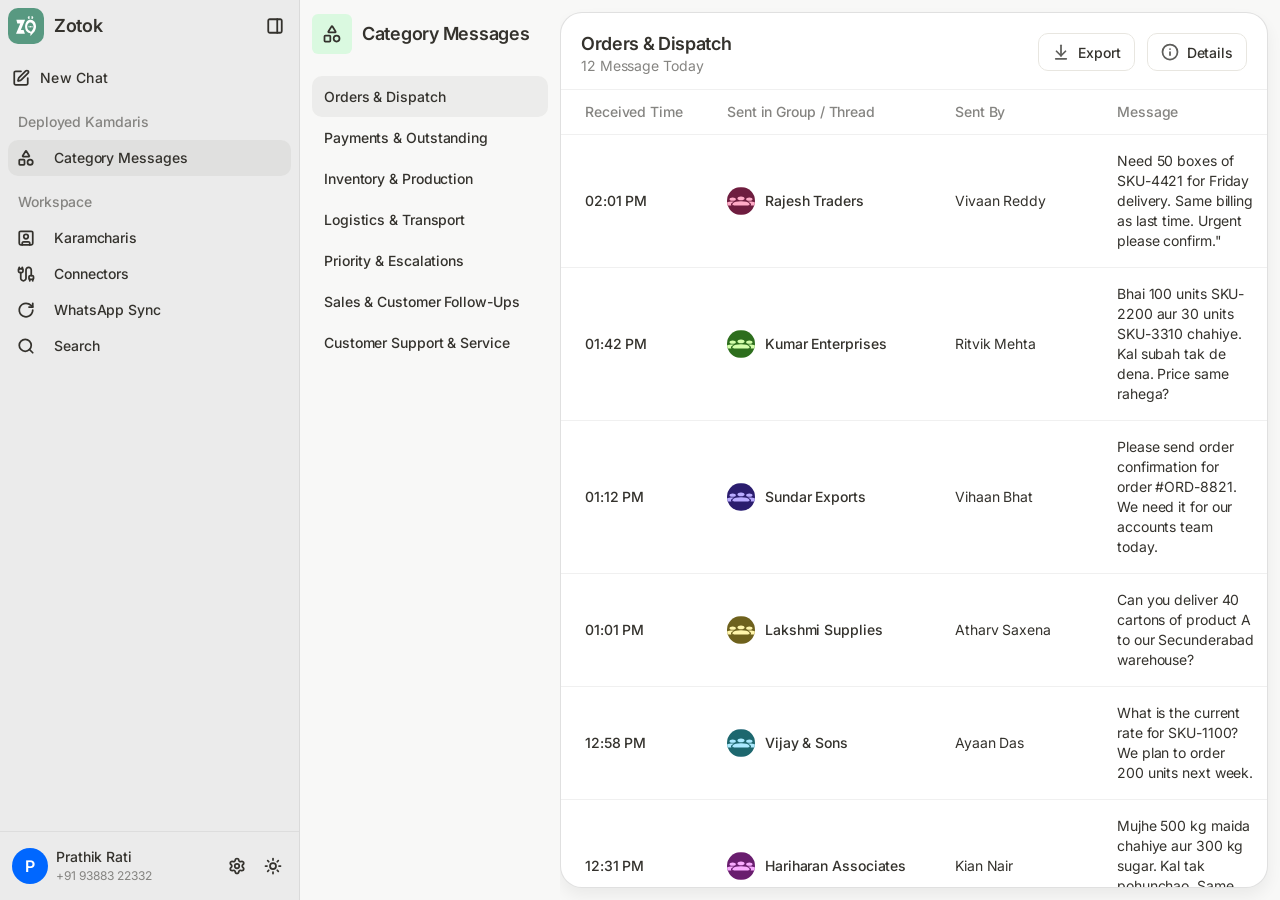
==== commit 8c1fa8e0: "UI improvements — leads view, category view, connectors, agents - leads-view: full redesign (Figma 4" ====
--- a/category-view.html
+++ b/category-view.html
@@ -17,7 +17,7 @@
       height: 100vh;
     }
     .cat-panel {
-      width: 300px;
+      width: 260px;
       flex-shrink: 0;
       display: flex;
       flex-direction: column;
@@ -85,10 +85,10 @@
       box-shadow: 0px 8px 16px rgba(0,0,0,0.06);
       flex: 1;
       min-height: 0;
-      padding: 20px;
-      display: flex;
-      flex-direction: column;
-      gap: 12px;
+      padding: 0;
+      display: flex;
+      flex-direction: column;
+      gap: 0;
       overflow: hidden;
     }
     .cat-card-head {
@@ -96,8 +96,9 @@
       align-items: flex-start;
       justify-content: space-between;
       flex-shrink: 0;
-    }
-    .cat-card-title { font-weight: 600; font-size: 20px; color: #34322d; line-height: normal; letter-spacing: -0.33px; }
+      padding: 20px 20px 14px;
+    }
+    .cat-card-title { font-weight: 600; font-size: 18px; color: #34322d; line-height: normal; letter-spacing: -0.33px; }
     .cat-card-sub { font-size: 14px; color: #858481; line-height: 18px; margin-top: 3px; letter-spacing: -0.09px; }
     .cat-card-actions { display: flex; gap: 12px; align-items: center; }
     .cat-btn {
@@ -120,8 +121,7 @@
     .cat-table {
       flex: 1;
       min-height: 0;
-      border: 1px solid rgba(0,0,0,0.06);
-      border-radius: 14px;
+      border-top: 1px solid rgba(0,0,0,0.06);
       overflow: auto;
       display: flex;
       flex-direction: column;
@@ -131,14 +131,15 @@
       border-bottom: 1px solid rgba(0,0,0,0.06);
       flex-shrink: 0;
     }
+    .cat-row:last-child { border-bottom: none; }
     .cat-row:not(.cat-row--head) {
       transition-property: color, background-color, border-color, text-decoration-color, fill, stroke;
       transition-timing-function: cubic-bezier(.4, 0, .2, 1);
       transition-duration: .15s;
     }
     .cat-row:not(.cat-row--head):hover { background: #37352f0a; cursor: pointer; }
-    .cat-row--head { font-size: 14px; color: #858481; font-weight: 400; letter-spacing: -0.09px; }
-    .cat-row--head .cat-cell { padding: 16px 12px; align-items: center; font-weight: 400; color: #858481; }
+    .cat-row--head { font-size: 14px; color: #858481; font-weight: 400; letter-spacing: -0.09px; position: sticky; top: 0; background: white; z-index: 2; }
+    .cat-row--head .cat-cell { padding: 12px 12px; align-items: center; font-weight: 500; color: #858481; }
     .cat-row--head .cat-cell--time { padding-left: 24px; }
     .cat-cell {
       font-size: 14px;
@@ -179,7 +180,7 @@
       <div class="cat-panel">
         <div class="cat-panel-head">
           <div class="cat-panel-icon">
-            <img src="https://www.figma.com/api/mcp/asset/4777faff-f38f-412f-91a6-4357b44324a5" alt="">
+            <img src="assets/icons/4777faff-f38f-412f-91a6-4357b44324a5.svg" alt="">
           </div>
           <span class="cat-panel-title">Category Messages</span>
         </div>
@@ -206,11 +207,11 @@
             </div>
             <div class="cat-card-actions">
               <button class="cat-btn">
-                <img src="https://www.figma.com/api/mcp/asset/aab464af-9c7c-4387-8eea-790e3bef8a62" alt="">
+                <img src="assets/icons/aab464af-9c7c-4387-8eea-790e3bef8a62.svg" alt="">
                 Export
               </button>
               <button class="cat-btn">
-                <img src="https://www.figma.com/api/mcp/asset/4450e142-f5bb-401c-bc8f-19f258520b26" alt="">
+                <img src="assets/icons/4450e142-f5bb-401c-bc8f-19f258520b26.svg" alt="">
                 Details
               </button>
             </div>
@@ -232,7 +233,7 @@
               <div class="cat-cell cat-cell--time">02:01 PM</div>
               <div class="cat-cell cat-cell--group">
                 <div class="cat-group-cell">
-                  <div class="cat-avatar"><img src="https://www.figma.com/api/mcp/asset/a576fbc9-18aa-42d3-a434-2961bda77932" alt=""></div>
+                  <div class="cat-avatar"><img src="assets/icons/a576fbc9-18aa-42d3-a434-2961bda77932.svg" alt=""></div>
                   <span>Rajesh Traders</span>
                 </div>
               </div>
@@ -245,7 +246,7 @@
               <div class="cat-cell cat-cell--time">01:42 PM</div>
               <div class="cat-cell cat-cell--group">
                 <div class="cat-group-cell">
-                  <div class="cat-avatar"><img src="https://www.figma.com/api/mcp/asset/0426e412-95ce-4713-bdb1-a4aaf9c83871" alt=""></div>
+                  <div class="cat-avatar"><img src="assets/icons/0426e412-95ce-4713-bdb1-a4aaf9c83871.svg" alt=""></div>
                   <span>Kumar Enterprises</span>
                 </div>
               </div>
@@ -258,7 +259,7 @@
               <div class="cat-cell cat-cell--time">01:12 PM</div>
               <div class="cat-cell cat-cell--group">
                 <div class="cat-group-cell">
-                  <div class="cat-avatar"><img src="https://www.figma.com/api/mcp/asset/4b98d069-5697-4d3e-8c58-24d83897fd22" alt=""></div>
+                  <div class="cat-avatar"><img src="assets/icons/4b98d069-5697-4d3e-8c58-24d83897fd22.svg" alt=""></div>
                   <span>Sundar Exports</span>
                 </div>
               </div>
@@ -271,7 +272,7 @@
               <div class="cat-cell cat-cell--time">01:01 PM</div>
               <div class="cat-cell cat-cell--group">
                 <div class="cat-group-cell">
-                  <div class="cat-avatar"><img src="https://www.figma.com/api/mcp/asset/b5248b5d-b25f-480a-b1fb-394d4f6e3a1a" alt=""></div>
+                  <div class="cat-avatar"><img src="assets/icons/b5248b5d-b25f-480a-b1fb-394d4f6e3a1a.svg" alt=""></div>
                   <span>Lakshmi Supplies</span>
                 </div>
               </div>
@@ -284,7 +285,7 @@
               <div class="cat-cell cat-cell--time">12:58 PM</div>
               <div class="cat-cell cat-cell--group">
                 <div class="cat-group-cell">
-                  <div class="cat-avatar"><img src="https://www.figma.com/api/mcp/asset/813af8fc-6a41-4d5c-88ba-13a06822ecda" alt=""></div>
+                  <div class="cat-avatar"><img src="assets/icons/813af8fc-6a41-4d5c-88ba-13a06822ecda.svg" alt=""></div>
                   <span>Vijay &amp; Sons</span>
                 </div>
               </div>
@@ -297,7 +298,7 @@
               <div class="cat-cell cat-cell--time">12:31 PM</div>
               <div class="cat-cell cat-cell--group">
                 <div class="cat-group-cell">
-                  <div class="cat-avatar"><img src="https://www.figma.com/api/mcp/asset/b4416ba0-03f1-458c-838a-38e94d17c6a4" alt=""></div>
+                  <div class="cat-avatar"><img src="assets/icons/b4416ba0-03f1-458c-838a-38e94d17c6a4.svg" alt=""></div>
                   <span>Hariharan Associates</span>
                 </div>
               </div>
@@ -310,7 +311,7 @@
               <div class="cat-cell cat-cell--time">12:29 PM</div>
               <div class="cat-cell cat-cell--group">
                 <div class="cat-group-cell">
-                  <div class="cat-avatar"><img src="https://www.figma.com/api/mcp/asset/83021361-1e71-438f-94dd-a41cfb8af14d" alt=""></div>
+                  <div class="cat-avatar"><img src="assets/icons/83021361-1e71-438f-94dd-a41cfb8af14d.svg" alt=""></div>
                   <span>Nirmal Fabrics</span>
                 </div>
               </div>
@@ -323,7 +324,7 @@
               <div class="cat-cell cat-cell--time">12:11 PM</div>
               <div class="cat-cell cat-cell--group">
                 <div class="cat-group-cell">
-                  <div class="cat-avatar"><img src="https://www.figma.com/api/mcp/asset/0426e412-95ce-4713-bdb1-a4aaf9c83871" alt=""></div>
+                  <div class="cat-avatar"><img src="assets/icons/0426e412-95ce-4713-bdb1-a4aaf9c83871.svg" alt=""></div>
                   <span>Asha Agro</span>
                 </div>
               </div>
@@ -336,7 +337,7 @@
               <div class="cat-cell cat-cell--time">12:04 PM</div>
               <div class="cat-cell cat-cell--group">
                 <div class="cat-group-cell">
-                  <div class="cat-avatar"><img src="https://www.figma.com/api/mcp/asset/4b98d069-5697-4d3e-8c58-24d83897fd22" alt=""></div>
+                  <div class="cat-avatar"><img src="assets/icons/4b98d069-5697-4d3e-8c58-24d83897fd22.svg" alt=""></div>
                   <span>Shree Chemicals</span>
                 </div>
               </div>
@@ -349,7 +350,7 @@
               <div class="cat-cell cat-cell--time">11:58 AM</div>
               <div class="cat-cell cat-cell--group">
                 <div class="cat-group-cell">
-                  <div class="cat-avatar"><img src="https://www.figma.com/api/mcp/asset/b5248b5d-b25f-480a-b1fb-394d4f6e3a1a" alt=""></div>
+                  <div class="cat-avatar"><img src="assets/icons/b5248b5d-b25f-480a-b1fb-394d4f6e3a1a.svg" alt=""></div>
                   <span>Ganesh Motors</span>
                 </div>
               </div>
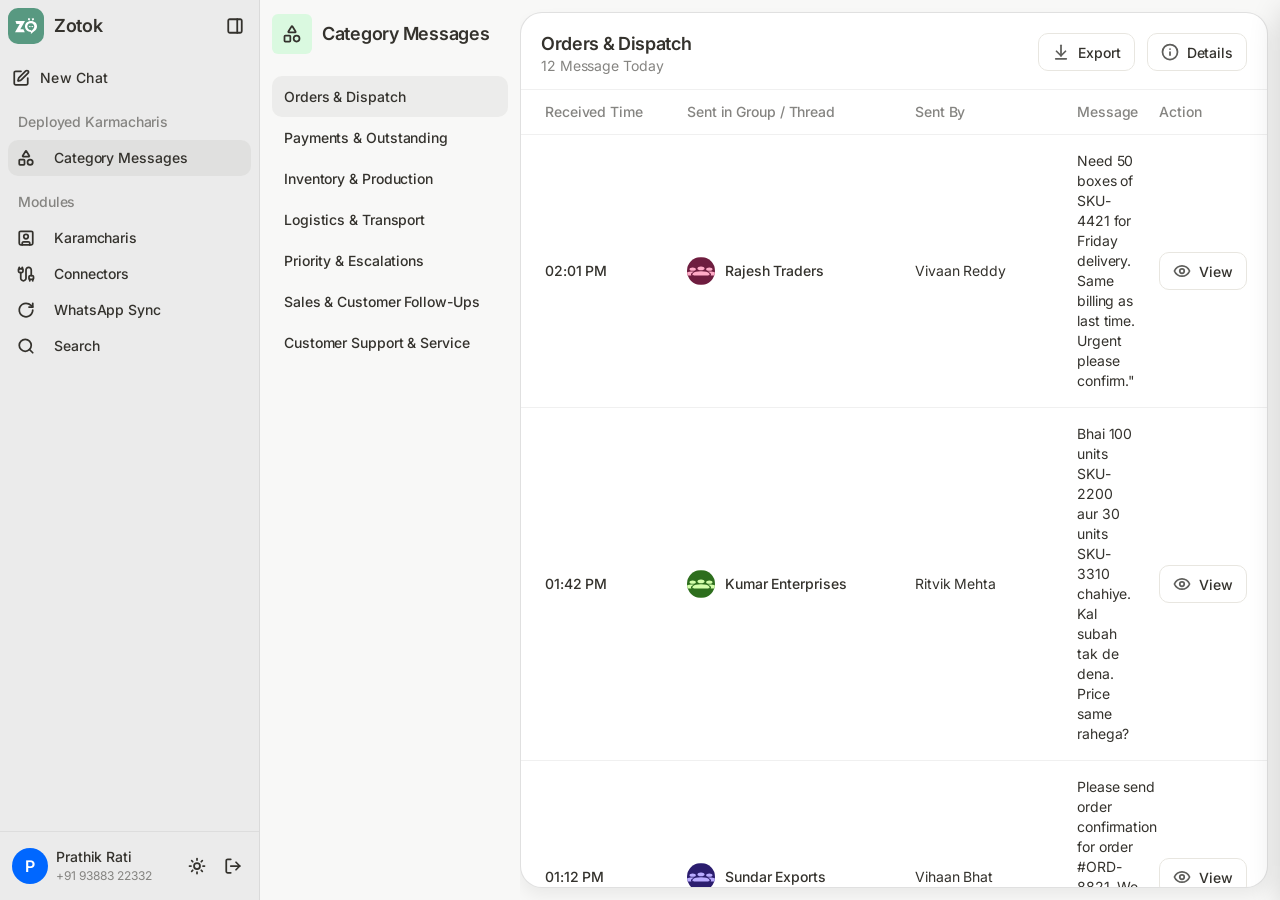
==== commit 6dfaf8ef: "Category view flyout: View button, chat history, WA selector, avatar sync; sidebar/login polish Co-A" ====
--- a/category-view.html
+++ b/category-view.html
@@ -155,6 +155,16 @@
     .cat-cell--group { width: 228px; flex-shrink: 0; }
     .cat-cell--by { width: 162px; flex-shrink: 0; font-weight: 400; white-space: nowrap; }
     .cat-cell--msg { flex: 1; min-width: 0; font-weight: 400; }
+    .cat-cell--action { width: 120px; flex-shrink: 0; }
+    .cat-reply-btn {
+      display: inline-flex; align-items: center; gap: 8px;
+      background: white; border: 1px solid #e8e6e0; border-radius: 10px;
+      padding: 9px 13px; font-size: 14px; font-weight: 500; color: #34322d;
+      letter-spacing: -0.09px; cursor: pointer; font-family: inherit;
+      white-space: nowrap;
+    }
+    .cat-reply-btn:hover { background: #f8f8f7; }
+    .cat-reply-btn img { width: 18px; height: 18px; display: block; }
     .cat-group-cell { display: flex; align-items: center; gap: 10px; }
     .cat-avatar {
       width: 28px;
@@ -167,6 +177,138 @@
       flex-shrink: 0;
     }
     .cat-avatar img { width: 28px; height: 28px; display: block; object-fit: cover; }
+
+    /* ── Chat flyout ── */
+    .cat-flyout {
+      position: fixed; top: 0; right: 0; bottom: 0;
+      width: 460px;
+      background: #f8f8f7;
+      border-left: 1px solid rgba(0,0,0,0.12);
+      box-shadow: 0px 8px 32px rgba(0,0,0,0.16);
+      border-radius: 18px 0 0 18px;
+      display: flex; flex-direction: column;
+      transform: translateX(100%);
+      transition: transform 0.28s cubic-bezier(.4,0,.2,1);
+      z-index: 300;
+    }
+    .cat-flyout.open { transform: translateX(0); }
+    .cat-flyout-head {
+      display: flex; align-items: center; gap: 12px;
+      padding: 16px; flex-shrink: 0;
+      background: #ffffff;
+      border-radius: 18px 0 0 0;
+    }
+    .cat-flyout-avatar {
+      width: 40px; height: 40px; border-radius: 100px;
+      display: flex; align-items: center; justify-content: center;
+      flex-shrink: 0; overflow: hidden;
+      border: 0.5px solid rgba(0,0,0,0.16);
+    }
+    .cat-flyout-avatar img { width: 40px; height: 40px; display: block; }
+    .cat-flyout-info { flex: 1; min-width: 0; display: flex; flex-direction: column; gap: 2px; }
+    .cat-flyout-name { font-size: 18px; font-weight: 600; color: #34322d; letter-spacing: -0.33px; white-space: nowrap; overflow: hidden; text-overflow: ellipsis; }
+    .cat-flyout-sub  { font-size: 14px; color: #858481; line-height: 18px; letter-spacing: -0.09px; }
+    .cat-flyout-icon-btn {
+      display: flex; align-items: center; justify-content: center;
+      background: white; border: 1px solid #e8e6e0; border-radius: 10px;
+      padding: 9px; cursor: pointer; flex-shrink: 0;
+    }
+    .cat-flyout-icon-btn:hover { background: #f4f3ef; }
+    .cat-flyout-icon-btn img { width: 18px; height: 18px; display: block; }
+    .cat-flyout-head-actions { display: flex; align-items: center; gap: 8px; flex-shrink: 0; }
+    .cat-flyout-messages {
+      flex: 1; min-height: 0; overflow-y: auto;
+      border-top: 1px solid rgba(0,0,0,0.06);
+      padding: 20px; display: flex; flex-direction: column; gap: 20px;
+    }
+    .cat-flyout-msg-in { display: flex; flex-direction: column; gap: 2px; padding-right: 100px; }
+    .cat-flyout-msg-meta { display: flex; align-items: center; gap: 4px; white-space: nowrap; }
+    .cat-flyout-msg-sender { font-size: 14px; font-weight: 500; color: #34322d; line-height: 20px; letter-spacing: -0.09px; }
+    .cat-flyout-msg-dot { font-size: 12px; font-weight: 500; color: #34322d; line-height: 20px; }
+    .cat-flyout-msg-time { font-size: 12px; color: #858481; line-height: 16px; letter-spacing: 0.01px; }
+    .cat-flyout-msg-text { font-size: 14px; color: #34322d; line-height: 20px; letter-spacing: -0.09px; }
+    .cat-flyout-msg-out { display: flex; flex-direction: column; align-items: flex-end; padding-left: 100px; }
+    .cat-flyout-msg-bubble {
+      background: white; border: 1px solid rgba(0,0,0,0.06);
+      border-radius: 8px; padding: 12px; max-width: 360px;
+      font-size: 14px; color: #34322d; line-height: 20px; letter-spacing: -0.09px;
+    }
+    .cat-flyout-composer { flex-shrink: 0; padding: 0 12px 12px; }
+    .cat-flyout-input-wrap {
+      background: white; border: 1px solid #e8e6e0; border-radius: 22px;
+      padding: 19px 19px 13px; display: flex; flex-direction: column; gap: 60px;
+      transition: border-color 0.15s, box-shadow 0.15s;
+    }
+    .cat-flyout-input-wrap:focus-within {
+      border-color: rgba(0,0,0,0.18);
+      box-shadow: 0 0 0 3px rgba(0,0,0,0.04);
+    }
+    .cat-flyout-textarea {
+      width: 100%; border: none; outline: none; background: transparent;
+      font-family: inherit; font-size: 14px; font-weight: 500; color: #34322d;
+      letter-spacing: -0.18px; resize: none; line-height: 1.4;
+      min-height: 20px; max-height: 120px; overflow-y: auto;
+    }
+    .cat-flyout-textarea::placeholder { color: #b9b9b7; }
+    .cat-flyout-toolbar { display: flex; align-items: center; justify-content: space-between; }
+    .cat-flyout-toolbar-side { display: flex; align-items: center; gap: 8px; }
+    .cat-flyout-wa-btn {
+      display: inline-flex; align-items: center; gap: 6px;
+      height: 36px; padding: 0 10px; border-radius: 18px;
+      border: 1px solid rgba(0,0,0,0.06); background: none;
+      cursor: pointer; font-family: inherit; font-size: 13px; font-weight: 500;
+      color: #34322d; letter-spacing: -0.09px; white-space: nowrap;
+      transition: background 0.15s;
+    }
+    .cat-flyout-wa-btn:hover { background: #f4f3ef; }
+    .cat-flyout-wa-dot { width: 8px; height: 8px; border-radius: 50%; background: #25d366; flex-shrink: 0; }
+    .cat-flyout-wa-chevron { opacity: 0.45; display: block; }
+    .cat-flyout-wa-dd {
+      position: fixed; z-index: 9999;
+      background: white; border: 1px solid rgba(0,0,0,0.08);
+      border-radius: 12px; box-shadow: 0 4px 20px rgba(0,0,0,0.12);
+      padding: 6px; min-width: 220px;
+      opacity: 0; pointer-events: none;
+      transform: translateY(6px); transition: opacity 0.15s, transform 0.15s;
+    }
+    .cat-flyout-wa-dd.open { opacity: 1; pointer-events: auto; transform: translateY(0); }
+    .cat-flyout-wa-dd-label {
+      font-size: 11px; font-weight: 600; color: #858481; letter-spacing: 0.04em;
+      text-transform: uppercase; padding: 4px 10px 6px;
+    }
+    .cat-flyout-wa-opt {
+      display: flex; align-items: center; gap: 10px;
+      padding: 8px 10px; border-radius: 8px; cursor: pointer;
+      font-size: 14px; font-weight: 500; color: #34322d; letter-spacing: -0.09px;
+      transition: background 0.12s;
+    }
+    .cat-flyout-wa-opt:hover { background: #f4f3ef; }
+    .cat-flyout-wa-opt-dot { width: 8px; height: 8px; border-radius: 50%; background: #25d366; flex-shrink: 0; }
+    .cat-flyout-wa-opt-num { flex: 1; }
+    .cat-flyout-wa-opt-badge {
+      font-size: 11px; font-weight: 500; color: #25d366;
+      background: #25d36615; border-radius: 6px; padding: 2px 7px;
+    }
+    .cat-flyout-tool-btn {
+      width: 36px; height: 36px; border-radius: 50%;
+      border: 1px solid rgba(0,0,0,0.06); background: none;
+      cursor: pointer; display: flex; align-items: center; justify-content: center;
+    }
+    .cat-flyout-tool-btn:hover { background: #f4f3ef; }
+    .cat-flyout-tool-btn.no-border { border: none; }
+    .cat-flyout-tool-btn img { width: 20px; height: 20px; display: block; }
+    .cat-flyout-send-btn {
+      width: 36px; height: 36px; border-radius: 50%;
+      background: rgba(55,53,47,0.08); border: 1px solid rgba(229,231,235,0.06);
+      cursor: pointer; display: flex; align-items: center; justify-content: center;
+      transition: background 0.15s;
+    }
+    .cat-flyout-send-btn:hover { background: rgba(55,53,47,0.16); }
+    .cat-flyout-send-btn img { width: 20px; height: 20px; display: block; transition: filter 0.15s; }
+    .cat-flyout-send-btn.active { background: #0067ff; border-color: transparent; }
+    .cat-flyout-send-btn.active:hover { background: #0055d4; }
+    .cat-flyout-send-btn.active img { filter: brightness(0) invert(1); }
+
   </style>
 </head>
 
@@ -226,6 +368,7 @@
               <div class="cat-cell cat-cell--group">Sent in Group / Thread</div>
               <div class="cat-cell cat-cell--by">Sent By</div>
               <div class="cat-cell cat-cell--msg">Message</div>
+              <div class="cat-cell cat-cell--action">Action</div>
             </div>
 
             <!-- Row 1 -->
@@ -239,6 +382,7 @@
               </div>
               <div class="cat-cell cat-cell--by">Vivaan Reddy</div>
               <div class="cat-cell cat-cell--msg">Need 50 boxes of SKU-4421 for Friday delivery. Same billing as last time. Urgent please confirm."</div>
+              <div class="cat-cell cat-cell--action"><button class="cat-reply-btn" type="button"><img src="assets/icons/23c81a67-01cc-4ae9-a570-7c76ed521002.svg" alt="">View</button></div>
             </div>
 
             <!-- Row 2 -->
@@ -252,6 +396,7 @@
               </div>
               <div class="cat-cell cat-cell--by">Ritvik Mehta</div>
               <div class="cat-cell cat-cell--msg">Bhai 100 units SKU-2200 aur 30 units SKU-3310 chahiye. Kal subah tak de dena. Price same rahega?</div>
+              <div class="cat-cell cat-cell--action"><button class="cat-reply-btn" type="button"><img src="assets/icons/23c81a67-01cc-4ae9-a570-7c76ed521002.svg" alt="">View</button></div>
             </div>
 
             <!-- Row 3 -->
@@ -265,6 +410,7 @@
               </div>
               <div class="cat-cell cat-cell--by">Vihaan Bhat</div>
               <div class="cat-cell cat-cell--msg">Please send order confirmation for order #ORD-8821. We need it for our accounts team today.</div>
+              <div class="cat-cell cat-cell--action"><button class="cat-reply-btn" type="button"><img src="assets/icons/23c81a67-01cc-4ae9-a570-7c76ed521002.svg" alt="">View</button></div>
             </div>
 
             <!-- Row 4 -->
@@ -278,6 +424,7 @@
               </div>
               <div class="cat-cell cat-cell--by">Atharv Saxena</div>
               <div class="cat-cell cat-cell--msg">Can you deliver 40 cartons of product A to our Secunderabad warehouse?</div>
+              <div class="cat-cell cat-cell--action"><button class="cat-reply-btn" type="button"><img src="assets/icons/23c81a67-01cc-4ae9-a570-7c76ed521002.svg" alt="">View</button></div>
             </div>
 
             <!-- Row 5 -->
@@ -291,6 +438,7 @@
               </div>
               <div class="cat-cell cat-cell--by">Ayaan Das</div>
               <div class="cat-cell cat-cell--msg">What is the current rate for SKU-1100? We plan to order 200 units next week.</div>
+              <div class="cat-cell cat-cell--action"><button class="cat-reply-btn" type="button"><img src="assets/icons/23c81a67-01cc-4ae9-a570-7c76ed521002.svg" alt="">View</button></div>
             </div>
 
             <!-- Row 6 -->
@@ -304,6 +452,7 @@
               </div>
               <div class="cat-cell cat-cell--by">Kian Nair</div>
               <div class="cat-cell cat-cell--msg">Mujhe 500 kg maida chahiye aur 300 kg sugar. Kal tak pohunchao. Same address hai.</div>
+              <div class="cat-cell cat-cell--action"><button class="cat-reply-btn" type="button"><img src="assets/icons/23c81a67-01cc-4ae9-a570-7c76ed521002.svg" alt="">View</button></div>
             </div>
 
             <!-- Row 7 -->
@@ -317,6 +466,7 @@
               </div>
               <div class="cat-cell cat-cell--by">Om Nair</div>
               <div class="cat-cell cat-cell--msg">Reorder same as last month — SKU-3310 x 150, SKU-4421 x 80. Urgent shipment required.</div>
+              <div class="cat-cell cat-cell--action"><button class="cat-reply-btn" type="button"><img src="assets/icons/23c81a67-01cc-4ae9-a570-7c76ed521002.svg" alt="">View</button></div>
             </div>
 
             <!-- Row 8 -->
@@ -330,6 +480,7 @@
               </div>
               <div class="cat-cell cat-cell--by">Sai Iyer</div>
               <div class="cat-cell cat-cell--msg">Bhaiya ek baar aur 60 pieces SKU-9910 bhejo. Last wali quality achhi thi. COD rahega.</div>
+              <div class="cat-cell cat-cell--action"><button class="cat-reply-btn" type="button"><img src="assets/icons/23c81a67-01cc-4ae9-a570-7c76ed521002.svg" alt="">View</button></div>
             </div>
 
             <!-- Row 9 -->
@@ -343,6 +494,7 @@
               </div>
               <div class="cat-cell cat-cell--by">Kian Patel</div>
               <div class="cat-cell cat-cell--msg">Urgent order — 25 bags cement grade packing material SKU-0012. Deliver to plot 44, IDA Nacharam.</div>
+              <div class="cat-cell cat-cell--action"><button class="cat-reply-btn" type="button"><img src="assets/icons/23c81a67-01cc-4ae9-a570-7c76ed521002.svg" alt="">View</button></div>
             </div>
 
             <!-- Row 10 -->
@@ -356,6 +508,7 @@
               </div>
               <div class="cat-cell cat-cell--by">Muhammad Bhat</div>
               <div class="cat-cell cat-cell--msg">Hamara monthly standing order process karo — same as PO-7712. Any changes call karo.</div>
+              <div class="cat-cell cat-cell--action"><button class="cat-reply-btn" type="button"><img src="assets/icons/23c81a67-01cc-4ae9-a570-7c76ed521002.svg" alt="">View</button></div>
             </div>
 
           </div>
@@ -363,6 +516,54 @@
       </div>
 
     </main>
+  </div>
+
+  <!-- Chat flyout -->
+  <div class="cat-flyout" id="cat-flyout">
+    <div class="cat-flyout-head">
+      <div class="cat-flyout-avatar" id="cat-flyout-avatar">
+        <img src="assets/icons/ee2c2d3d-7667-4f12-98ed-a449774734e0.svg" alt="">
+      </div>
+      <div class="cat-flyout-info">
+        <div class="cat-flyout-name" id="cat-flyout-name"></div>
+        <div class="cat-flyout-sub">12 Members</div>
+      </div>
+      <div class="cat-flyout-head-actions">
+        <button class="cat-flyout-icon-btn" type="button" aria-label="Details">
+          <img src="assets/icons/75d77129-9e54-4d1a-9bf4-ee9d4ce23b22.svg" alt="">
+        </button>
+        <button class="cat-flyout-icon-btn" type="button" id="cat-flyout-close" aria-label="Close">
+          <img src="assets/icons/83a61752-ef33-4821-8495-8a9d5528b66e.svg" alt="">
+        </button>
+      </div>
+    </div>
+    <div class="cat-flyout-messages" id="cat-flyout-messages"></div>
+    <div class="cat-flyout-composer">
+      <div class="cat-flyout-input-wrap">
+        <textarea class="cat-flyout-textarea" id="cat-flyout-input" rows="1" placeholder="Ask about your synced groups…"></textarea>
+        <div class="cat-flyout-toolbar">
+          <div class="cat-flyout-toolbar-side">
+            <input type="file" id="cat-flyout-file" style="display:none">
+            <button class="cat-flyout-tool-btn" type="button" id="cat-flyout-attach">
+              <img src="assets/icons/8efa9adf-db39-4332-8f16-82d6eaa45e7e.svg" alt="">
+            </button>
+            <button class="cat-flyout-wa-btn" type="button" id="cat-flyout-wa-trigger">
+              <span class="cat-flyout-wa-dot"></span>
+              <span id="cat-flyout-wa-label">+91 93883 22332</span>
+              <svg class="cat-flyout-wa-chevron" width="12" height="12" viewBox="0 0 12 12" fill="none"><path d="M3 4.5L6 7.5L9 4.5" stroke="#34322d" stroke-width="1.5" stroke-linecap="round" stroke-linejoin="round"/></svg>
+            </button>
+          </div>
+          <div class="cat-flyout-toolbar-side">
+            <button class="cat-flyout-tool-btn no-border" type="button">
+              <img src="assets/icons/f6de2427-0dd7-49d0-966a-ad8d3a65d56d.svg" alt="">
+            </button>
+            <button class="cat-flyout-send-btn" id="cat-flyout-send" type="button">
+              <img src="assets/icons/d1da0259-fc19-4607-94b5-c54f7252a657.svg" alt="">
+            </button>
+          </div>
+        </div>
+      </div>
+    </div>
   </div>
 
   <script src="scripts/sidebar.js"></script>
@@ -386,6 +587,224 @@
         if (catCardTitle) catCardTitle.textContent = catTitles[item.dataset.cat] || '';
       });
     });
+
+    // ── Chat flyout ──
+    const flyout     = document.getElementById('cat-flyout');
+    const flyoutName = document.getElementById('cat-flyout-name');
+    const flyoutMsgs = document.getElementById('cat-flyout-messages');
+    const flyoutInput= document.getElementById('cat-flyout-input');
+    const flyoutSend = document.getElementById('cat-flyout-send');
+    const AVATAR_COLORS = ['#6e1d3f','#1d3f6e','#1d6e3f','#6e4e1d','#4e1d6e','#1d6e6e'];
+
+    const FLYOUT_HISTORY = {
+      'Rajesh Traders': [
+        { type: 'in',  text: 'Hi, when is the next stock refresh for SKU-4421?' },
+        { type: 'out', text: 'SKU-4421 is in stock — fresh batch just arrived. How many units do you need?' },
+        { type: 'in',  text: 'Great! We usually take 40–60 boxes a week. Can you hold 50 for us?' },
+        { type: 'out', text: 'Held for you. Please confirm the delivery address and billing preference.' },
+      ],
+      'Kumar Enterprises': [
+        { type: 'in',  text: 'Kya SKU-2200 aur SKU-3310 dono available hai abhi?' },
+        { type: 'out', text: 'Haan dono available hai. Quantity batao, order confirm karta hoon.' },
+        { type: 'in',  text: 'Aur kya kal subah tak delivery possible hai?' },
+        { type: 'out', text: 'Before 10 AM order confirm karein toh kal subah delivery ho sakti hai.' },
+      ],
+      'Sundar Exports': [
+        { type: 'in',  text: 'Order #ORD-8821 dispatch hua kya?' },
+        { type: 'out', text: 'Yes, dispatched yesterday. Expected delivery today by 6 PM.' },
+        { type: 'in',  text: 'Accounts team ko confirmation chahiye aaj hi for GST entry.' },
+      ],
+      'Lakshmi Supplies': [
+        { type: 'in',  text: 'Product A bulk mein available hai?' },
+        { type: 'out', text: 'Yes, bulk stock available. Min order 20 cartons. Secunderabad delivery possible.' },
+        { type: 'in',  text: 'Per carton rate kya rahega 40 cartons ke liye?' },
+        { type: 'out', text: '40 cartons pe ₹1,240/carton — includes delivery to Secunderabad warehouse.' },
+      ],
+      'Vijay & Sons': [
+        { type: 'in',  text: 'SKU-1100 abhi stock mein hai?' },
+        { type: 'out', text: 'Yes, SKU-1100 in stock. Bulk rate ₹420/unit for 100+ units.' },
+        { type: 'in',  text: 'Next week 200 units lenge. Kya advance booking ho sakti hai?' },
+        { type: 'out', text: 'Haan, advance booking ho sakti hai 20% advance pe. Shall I block 200 units?' },
+      ],
+      'Hariharan Associates': [
+        { type: 'in',  text: 'Maida aur sugar bulk rate kya hai?' },
+        { type: 'out', text: 'Maida ₹28/kg, Sugar ₹40/kg (500 kg+). Delivery charges alag se.' },
+        { type: 'in',  text: 'Delivery kal tak ho sakti hai same address pe?' },
+        { type: 'out', text: 'Haan, kal morning slot available hai. Order confirm karein.' },
+      ],
+      'Nirmal Fabrics': [
+        { type: 'in',  text: 'Last month wala order exactly repeat karna hai.' },
+        { type: 'out', text: 'Last order: SKU-3310 × 150, SKU-4421 × 80. Same billing and address?' },
+        { type: 'in',  text: 'Haan same sab kuch. Bas jaldi chahiye iss baar.' },
+      ],
+      'Asha Agro': [
+        { type: 'in',  text: 'SKU-9910 ki last delivery mein quality bahut achhi thi.' },
+        { type: 'out', text: 'Thank you! Same batch abhi bhi available hai. Reorder karna hai?' },
+        { type: 'in',  text: 'Haan, 60 pieces chahiye. COD payment rahega.' },
+      ],
+      'Shree Chemicals': [
+        { type: 'in',  text: 'SKU-0012 ka delivery time kya hai IDA Nacharam ke liye?' },
+        { type: 'out', text: 'Nacharam ke liye same-day delivery 2 PM order se pehle.' },
+        { type: 'in',  text: 'Aur minimum order quantity kitni hai?' },
+        { type: 'out', text: 'Min 10 bags. 25+ bags pe free delivery.' },
+      ],
+      'Ganesh Motors': [
+        { type: 'in',  text: 'PO-7712 ka renewal time aa gaya hai.' },
+        { type: 'out', text: 'Noted. Same items as last month? I\'ll prepare the order for your confirmation.' },
+        { type: 'in',  text: 'Haan same items. Ek baar review karke confirm karo.' },
+        { type: 'out', text: 'PO-7712 reviewed — 14 line items, total ₹1,84,500. Ready to process.' },
+      ],
+    };
+
+    function msgInHTML(sender, time, text) {
+      return `<div class="cat-flyout-msg-in">
+        <div class="cat-flyout-msg-meta">
+          <span class="cat-flyout-msg-sender">${sender}</span>
+          <span class="cat-flyout-msg-dot">•</span>
+          <span class="cat-flyout-msg-time">${time}</span>
+        </div>
+        <div class="cat-flyout-msg-text">${text}</div>
+      </div>`;
+    }
+
+    function msgOutHTML(text) {
+      return `<div class="cat-flyout-msg-out"><div class="cat-flyout-msg-bubble">${text}</div></div>`;
+    }
+
+    function offsetTime(timeStr, minusMins) {
+      const [hm, ap] = timeStr.split(' ');
+      let [h, m] = hm.split(':').map(Number);
+      if (ap === 'PM' && h !== 12) h += 12;
+      if (ap === 'AM' && h === 12) h = 0;
+      let total = h * 60 + m - minusMins;
+      if (total < 0) total += 1440;
+      const nh = Math.floor(total / 60) % 24;
+      const nm = total % 60;
+      const label = nh >= 12 ? 'PM' : 'AM';
+      const dh = nh % 12 || 12;
+      return `${dh}:${String(nm).padStart(2, '0')} ${label}`;
+    }
+
+    function openFlyout(group, sender, time, msg, avatarSrc) {
+      flyoutName.textContent = group;
+      const flyoutAvatar = document.getElementById('cat-flyout-avatar');
+      const flyoutAvatarImg = flyoutAvatar.querySelector('img');
+      if (avatarSrc) {
+        flyoutAvatarImg.src = avatarSrc;
+        flyoutAvatar.style.background = 'none';
+      } else {
+        const idx = group.charCodeAt(0) % AVATAR_COLORS.length;
+        flyoutAvatar.style.background = AVATAR_COLORS[idx];
+      }
+      flyoutInput.value = '';
+      flyoutInput.style.height = '';
+
+      const history = FLYOUT_HISTORY[group] || [];
+      const gap = Math.ceil(8 / (history.length || 1));
+      let html = '';
+      history.forEach((m, i) => {
+        const t = offsetTime(time, (history.length - i) * gap);
+        html += m.type === 'out' ? msgOutHTML(m.text) : msgInHTML(sender, t, m.text);
+      });
+      html += msgInHTML(sender, time, msg);
+      flyoutMsgs.innerHTML = html;
+
+      flyout.classList.add('open');
+      flyoutMsgs.scrollTop = flyoutMsgs.scrollHeight;
+      flyoutInput.focus();
+    }
+
+    function sendMsg() {
+      const text = flyoutInput.value.trim();
+      if (!text) return;
+      const out = document.createElement('div');
+      out.className = 'cat-flyout-msg-out';
+      out.innerHTML = `<div class="cat-flyout-msg-bubble">${text}</div>`;
+      flyoutMsgs.appendChild(out);
+      flyoutMsgs.scrollTop = flyoutMsgs.scrollHeight;
+      flyoutInput.value = '';
+      flyoutInput.style.height = '';
+      flyoutSend.classList.remove('active');
+    }
+
+    flyoutSend.addEventListener('click', sendMsg);
+    flyoutInput.addEventListener('keydown', e => {
+      if (e.key === 'Enter' && !e.shiftKey) { e.preventDefault(); sendMsg(); }
+    });
+    flyoutInput.addEventListener('input', () => {
+      flyoutInput.style.height = '';
+      flyoutInput.style.height = Math.min(flyoutInput.scrollHeight, 120) + 'px';
+      flyoutSend.classList.toggle('active', flyoutInput.value.trim().length > 0);
+    });
+
+    document.querySelector('.cat-table').addEventListener('click', e => {
+      const btn = e.target.closest('.cat-reply-btn');
+      if (!btn) return;
+      const row    = btn.closest('.cat-row');
+      const group     = row.querySelector('.cat-cell--group span')?.textContent || '';
+      const sender    = row.querySelector('.cat-cell--by')?.textContent || '';
+      const time      = row.querySelector('.cat-cell--time')?.textContent || '';
+      const msg       = row.querySelector('.cat-cell--msg')?.textContent || '';
+      const avatarSrc = row.querySelector('.cat-avatar img')?.src || '';
+      openFlyout(group, sender, time, msg, avatarSrc);
+    });
+
+    document.getElementById('cat-flyout-close').addEventListener('click', () => flyout.classList.remove('open'));
+    document.getElementById('cat-flyout-attach').addEventListener('click', () => document.getElementById('cat-flyout-file').click());
+    document.addEventListener('keydown', e => {
+      if (e.key === 'Escape') flyout.classList.remove('open');
+    });
+
+    // WhatsApp number dropdown
+    const WA_NUMBERS = [
+      { num: '+91 93883 22332', label: 'Prathik Rati' },
+    ];
+    let waSelected = WA_NUMBERS[0].num;
+    const waTrigger = document.getElementById('cat-flyout-wa-trigger');
+    const waLabel   = document.getElementById('cat-flyout-wa-label');
+    const waDD = document.createElement('div');
+    waDD.className = 'cat-flyout-wa-dd';
+    document.body.appendChild(waDD);
+    let waOpen = false;
+
+    function closeWaDD() {
+      waDD.classList.remove('open');
+      waOpen = false;
+    }
+
+    function renderWaDD() {
+      waDD.innerHTML = `<div class="cat-flyout-wa-dd-label">WhatsApp number</div>` +
+        WA_NUMBERS.map(w => `
+          <div class="cat-flyout-wa-opt" data-num="${w.num}">
+            <span class="cat-flyout-wa-opt-dot"></span>
+            <span class="cat-flyout-wa-opt-num">${w.num}</span>
+            ${w.num === waSelected ? '<span class="cat-flyout-wa-opt-badge">Active</span>' : ''}
+          </div>`).join('');
+      waDD.querySelectorAll('.cat-flyout-wa-opt').forEach(el => {
+        el.addEventListener('click', () => {
+          waSelected = el.dataset.num;
+          waLabel.textContent = waSelected;
+          closeWaDD();
+        });
+      });
+    }
+
+    waTrigger.addEventListener('click', e => {
+      e.stopPropagation();
+      if (waOpen) { closeWaDD(); return; }
+      renderWaDD();
+      const rect = waTrigger.getBoundingClientRect();
+      waDD.style.left   = rect.left + 'px';
+      waDD.style.bottom = (window.innerHeight - rect.top + 6) + 'px';
+      waDD.style.top    = 'auto';
+      waDD.classList.add('open');
+      waOpen = true;
+    });
+
+    document.addEventListener('click', e => {
+      if (waOpen && !waDD.contains(e.target)) closeWaDD();
+    });
+
   </script>
 </body>
 
--- a/styles/main.css
+++ b/styles/main.css
@@ -49,7 +49,7 @@
   --shadow-md: rgba(17, 17, 17, 0.04) 0px 4px 8px 0px, rgba(17, 17, 17, 0.04) 0px 0px 1px 0px;
   --shadow-lg: rgba(17, 17, 17, 0.12) 0px 26px 60px -6px, rgba(17, 17, 17, 0.02) 0px 28px 28px -14px;
 
-  --sidebar-w: 300px;
+  --sidebar-w: 260px;
   --sidebar-w-collapsed: 52px;
   --nav-bg: #EBEBEB;
   --nav-icon-color: #34322d;
@@ -216,7 +216,7 @@
   flex: none;
   overflow: hidden;
 }
-.brand-mark .nav-img-icon { width: 20px; height: 20px; }
+.brand-mark .nav-img-icon { width: 22px; height: 16px; }
 
 .nav-img-icon { width: 18px; height: 18px; display: block; flex: none; }
 .icon-btn .nav-img-icon { width: 18px; height: 18px; }
@@ -363,6 +363,32 @@
   from { opacity: 0; transform: translateY(-50%) translateX(-4px); }
   to   { opacity: 1; transform: translateY(-50%) translateX(0); }
 }
+@keyframes tooltip-fade-in-up {
+  from { opacity: 0; transform: translateX(-50%) translateY(4px); }
+  to   { opacity: 1; transform: translateX(-50%) translateY(0); }
+}
+
+/* Footer action button tooltips — always visible, appear above */
+.sidebar-footer-actions [data-tooltip] { position: relative; }
+.sidebar-footer-actions [data-tooltip]:hover::after {
+  content: attr(data-tooltip);
+  position: absolute;
+  bottom: calc(100% + 8px);
+  left: 50%;
+  transform: translateX(-50%);
+  background: var(--ink);
+  color: var(--white);
+  padding: 4px 10px;
+  border-radius: 6px;
+  font-size: 12px;
+  font-weight: 500;
+  white-space: nowrap;
+  pointer-events: none;
+  z-index: 9999;
+  opacity: 0;
+  animation: tooltip-fade-in-up 0.15s ease-in-out 0.1s forwards;
+  box-shadow: 0 2px 8px rgba(0,0,0,0.15);
+}
 
 .nav-recent {
   display: flex;
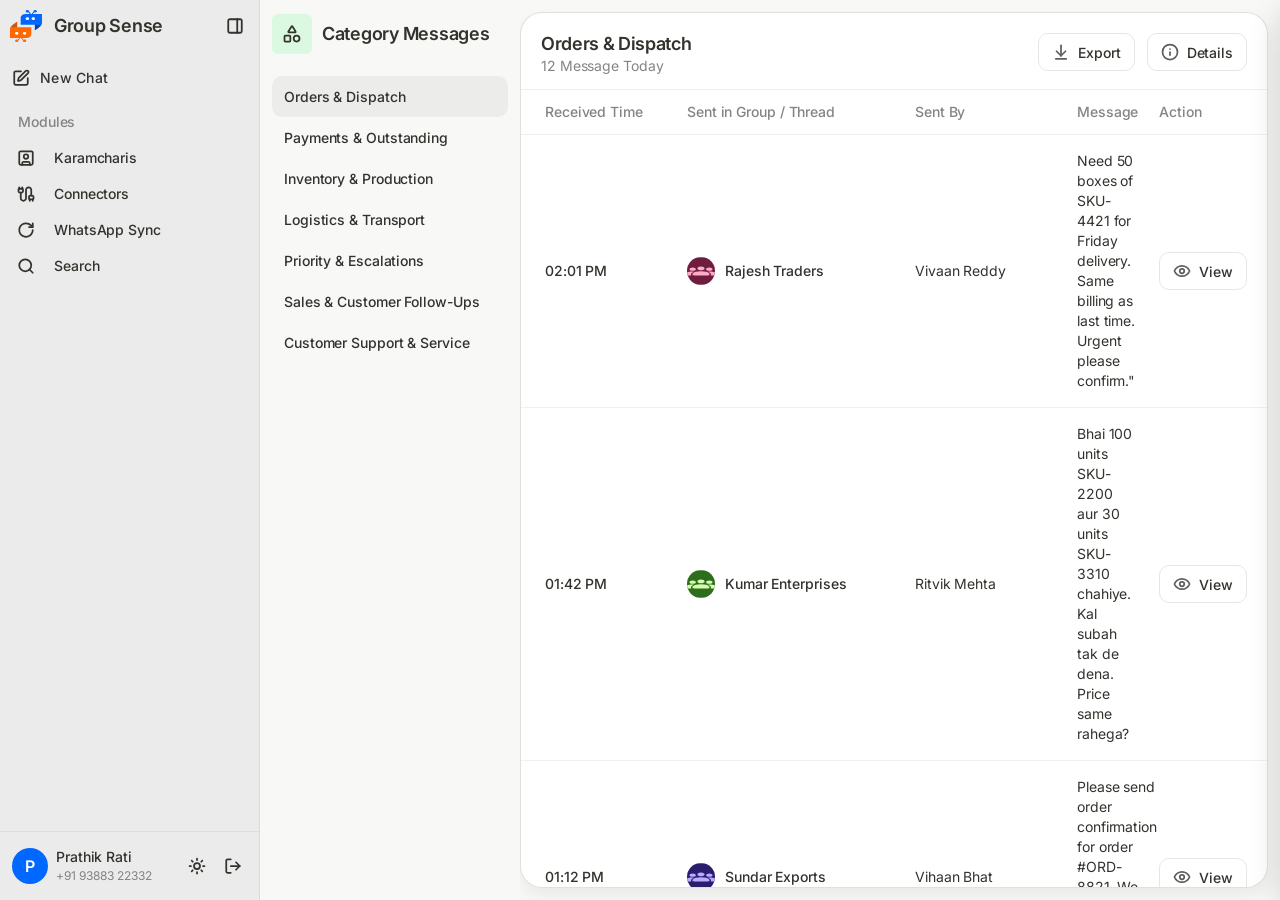
==== commit f8da7813: "Brand refresh, connect flow, leads improvements - Rename brand from Zotok → Group Sense across nav, " ====
--- a/category-view.html
+++ b/category-view.html
@@ -4,7 +4,7 @@
 <head>
   <meta charset="utf-8">
   <meta name="viewport" content="width=device-width, initial-scale=1">
-  <title>Category Messages — Zotok</title>
+  <title>Category Messages — Group Sense</title>
   <link rel="stylesheet" href="styles/main.css">
   <link rel="preconnect" href="https://fonts.googleapis.com">
   <link rel="preconnect" href="https://fonts.gstatic.com" crossorigin>
--- a/styles/main.css
+++ b/styles/main.css
@@ -205,10 +205,12 @@
   letter-spacing: -0.26px;
   color: #34322d;
 }
+.brand-text-wrap { display: flex; flex-direction: column; gap: 0px; }
+.brand-sub { font-size: 11px; font-weight: 500; color: #858481; letter-spacing: 0.01em; line-height: 1.2; }
 .brand-mark {
   width: 36px; height: 36px;
   border-radius: 10px;
-  background: #589981;
+  background: transparent;
   color: var(--white);
   display: grid; place-items: center;
   font-weight: 700; font-size: 14px;
@@ -216,7 +218,7 @@
   flex: none;
   overflow: hidden;
 }
-.brand-mark .nav-img-icon { width: 22px; height: 16px; }
+.brand-mark .nav-img-icon { width: 32px; height: 32px; }
 
 .nav-img-icon { width: 18px; height: 18px; display: block; flex: none; }
 .icon-btn .nav-img-icon { width: 18px; height: 18px; }
@@ -977,6 +979,7 @@
 }
 .msg.user .msg-avatar { background: var(--ink); color: var(--white); }
 .msg.ai .msg-avatar { background: var(--white); color: var(--ink); border: 1px solid var(--border); }
+.msg-avatar-img { width: 22px; height: 22px; display: block; object-fit: contain; }
 .msg-body { flex: 1; min-width: 0; }
 .msg-name { font-size: 13px; font-weight: 600; margin-bottom: 4px; color: var(--ink); }
 .msg-text { font-size: 15px; line-height: 1.65; color: var(--ink); }
@@ -1344,6 +1347,86 @@
   background: var(--white);
 }
 
+/* ── Choose Groups modal ── */
+.mgc {
+  width: 100%; max-width: 560px;
+  background: #f8f8f7;
+  border: 1px solid rgba(0,0,0,0.12);
+  border-radius: 18px;
+  box-shadow: 0px 8px 16px rgba(0,0,0,0.06);
+  display: flex; flex-direction: column; gap: 20px;
+  padding: 21px;
+  max-height: calc(100vh - 48px);
+  overflow: hidden;
+}
+.mgc-head { display: flex; align-items: flex-start; gap: 8px; }
+.mgc-head-text { flex: 1; min-width: 0; }
+.mgc-title { font-size: 20px; font-weight: 600; color: #34322d; letter-spacing: -0.33px; line-height: normal; }
+.mgc-sub { font-size: 14px; color: #858481; line-height: 22px; letter-spacing: -0.09px; margin-top: 4px; }
+.mgc-close {
+  width: 32px; height: 32px; flex-shrink: 0;
+  background: none; border: none; cursor: pointer;
+  display: grid; place-items: center;
+  border-radius: 8px; transition: background 0.15s;
+}
+.mgc-close:hover { background: #37352f0a; }
+.mgc-body { display: flex; flex-direction: column; gap: 8px; overflow: hidden; min-height: 0; }
+.mgc-search {
+  display: flex; align-items: center; gap: 8px;
+  background: white; border: 1px solid rgba(0,0,0,0.12);
+  border-radius: 8px; height: 40px; padding: 0 12px; flex-shrink: 0;
+}
+.mgc-search-icon { width: 18px; height: 18px; display: block; flex-shrink: 0; }
+.mgc-search-input {
+  flex: 1; border: none; outline: none; background: none;
+  font-size: 14px; color: #34322d; font-family: inherit;
+  letter-spacing: -0.09px; line-height: 18px;
+}
+.mgc-search-input::placeholder { color: #858481; }
+.mgc-counter { font-size: 14px; font-weight: 600; color: #34322d; letter-spacing: -0.09px; line-height: 20px; flex-shrink: 0; }
+.mgc-list {
+  background: white; border: 1px solid rgba(0,0,0,0.06);
+  border-radius: 12px; padding-top: 8px;
+  overflow-y: auto; flex: 1; min-height: 0;
+}
+.mgc-section-label {
+  font-size: 11px; font-weight: 600; color: #858481; letter-spacing: 0.04em;
+  text-transform: uppercase; padding: 8px 12px 4px;
+}
+.mgc-row {
+  display: flex; align-items: center; gap: 10px;
+  padding: 12px; border-bottom: 1px solid rgba(0,0,0,0.06);
+  cursor: pointer; transition: background 0.12s;
+}
+.mgc-row:last-child, .mgc-row.last { border-bottom: none; }
+.mgc-row:hover { background: #f8f8f7; }
+.mgc-row-avatar { width: 36px; height: 36px; border-radius: 50%; flex-shrink: 0; display: block; }
+.mgc-row-info { flex: 1; min-width: 0; display: flex; flex-direction: column; gap: 2px; }
+.mgc-row-name { font-size: 14px; font-weight: 500; color: #34322d; line-height: 18px; letter-spacing: -0.09px; }
+.mgc-row-members { font-size: 12px; color: #858481; line-height: 16px; letter-spacing: 0.01px; }
+.mgc-row-check { width: 20px; height: 20px; border: 1.5px solid rgba(0,0,0,0.2); border-radius: 5px; flex-shrink: 0; display: flex; align-items: center; justify-content: center; transition: background 0.12s, border-color 0.12s; }
+.mgc-row.selected .mgc-row-check { background: #0067ff; border-color: #0067ff; }
+.mgc-row-check-tick { display: none; }
+.mgc-row.selected .mgc-row-check-tick { display: block; }
+.mgc-row.disabled { opacity: 0.4; cursor: not-allowed; }
+.mgc-row.disabled:hover { background: none; }
+.mgc-foot { display: flex; align-items: center; justify-content: space-between; flex-shrink: 0; }
+.mgc-btn-later {
+  background: white; border: 1px solid #e8e6e0; border-radius: 10px;
+  padding: 12px 15px; font-size: 14px; font-weight: 600; color: #34322d;
+  cursor: pointer; font-family: inherit; white-space: nowrap; line-height: 16px;
+  transition: background 0.12s;
+}
+.mgc-btn-later:hover { background: #f8f8f7; }
+.mgc-btn-sync {
+  background: #0067ff; border: none; border-radius: 10px;
+  padding: 12px 20px; font-size: 14px; font-weight: 600; color: white;
+  cursor: pointer; font-family: inherit; white-space: nowrap; letter-spacing: -0.09px;
+  transition: background 0.12s;
+}
+.mgc-btn-sync:hover:not(:disabled) { background: #0055d4; }
+.mgc-btn-sync:disabled { opacity: 0.45; cursor: not-allowed; }
+
 .tabs {
   display: inline-flex;
   background: var(--surface);
@@ -1578,6 +1661,267 @@
   background: var(--ink);
   color: var(--white);
   border-radius: 999px;
+}
+
+/* ==========================================================================
+   HISTORY SYNC MODAL
+   ========================================================================== */
+.modal--history {
+  background: #f8f8f7;
+  border-radius: 18px;
+  border: 1px solid rgba(0,0,0,0.12);
+  box-shadow: 0 8px 16px rgba(0,0,0,0.06);
+  max-width: 480px;
+}
+.dark .modal--history {
+  background: #1e1d1c;
+  border-color: rgba(255,255,255,0.10);
+}
+.dark .modal--history .modal-head .icon-btn svg path { stroke: #ecebea; }
+.modal--history .modal-head {
+  padding: 21px 21px 0;
+  border: none;
+}
+.modal--history .modal-head h2 {
+  font-size: 20px;
+  font-weight: 600;
+  color: #34322d;
+  letter-spacing: -0.33px;
+  margin-bottom: 2px;
+}
+.dark .modal--history .modal-head h2 { color: #f4f3ef; }
+.modal--history .modal-head .lede {
+  font-size: 14px;
+  color: #858481;
+  line-height: 20px;
+  letter-spacing: -0.09px;
+}
+.modal--history .modal-body {
+  padding: 16px 21px 0;
+}
+.modal--history .modal-foot {
+  padding: 16px 21px 21px;
+  border: none;
+  background: transparent;
+}
+
+.history-connected-badge {
+  display: flex;
+  align-items: center;
+  gap: 8px;
+  padding: 0 12px;
+  height: 40px;
+  background: #d5ffde;
+  border: 1px solid rgba(0,0,0,0.12);
+  border-radius: 8px;
+  font-size: 14px;
+  font-weight: 500;
+  color: #004a10;
+  letter-spacing: -0.09px;
+  margin-bottom: 16px;
+  flex-shrink: 0;
+}
+.history-connected-badge svg { flex: none; }
+.dark .history-connected-badge {
+  background: rgba(0,74,16,.25);
+  color: #4ade80;
+  border-color: rgba(74,222,128,.2);
+}
+
+.history-section-label {
+  font-size: 14px;
+  font-weight: 600;
+  color: #34322d;
+  letter-spacing: -0.09px;
+  line-height: 20px;
+}
+.dark .history-section-label { color: #f4f3ef; }
+
+.history-section-sub {
+  font-size: 12px;
+  color: #858481;
+  line-height: 16px;
+  letter-spacing: -0.09px;
+  margin-top: 2px;
+  margin-bottom: 6px;
+}
+
+.history-option-list {
+  background: #ffffff;
+  border: 1px solid rgba(0,0,0,0.06);
+  border-radius: 8px;
+  overflow: hidden;
+  padding: 8px 0;
+}
+.dark .history-option-list {
+  background: rgba(255,255,255,0.05);
+  border-color: rgba(255,255,255,0.08);
+}
+
+.history-option-row {
+  display: flex;
+  align-items: center;
+  gap: 10px;
+  padding: 12px;
+  border-bottom: 1px solid rgba(0,0,0,0.06);
+  cursor: pointer;
+  transition: background .12s;
+}
+.dark .history-option-row { border-bottom-color: rgba(255,255,255,0.06); }
+.history-option-row:last-child { border-bottom: none; }
+.history-option-row:hover { background: rgba(55,53,47,0.04); }
+.dark .history-option-row:hover { background: rgba(255,255,255,0.04); }
+
+.history-option-label {
+  flex: 1;
+  font-size: 14px;
+  font-weight: 500;
+  color: #34322d;
+  line-height: 18px;
+  letter-spacing: -0.09px;
+}
+.dark .history-option-label { color: #f4f3ef; }
+
+.history-radio {
+  width: 18px;
+  height: 18px;
+  flex-shrink: 0;
+  display: grid;
+  place-items: center;
+}
+.history-radio .radio-on { display: none; }
+.history-radio .radio-off { display: block; }
+.history-option-row.selected .history-radio .radio-off { display: none; }
+.history-option-row.selected .history-radio .radio-on { display: block; }
+
+.date-range-row {
+  display: flex;
+  gap: 12px;
+  margin-top: 10px;
+}
+.date-range-row .field { flex: 1; }
+
+.history-fetching {
+  display: flex;
+  align-items: center;
+  gap: 10px;
+  font-size: 13px;
+  color: #858481;
+  margin-top: 12px;
+}
+
+/* Transparent backdrop during cross-modal slide transitions */
+.modal-backdrop.modal-no-bg {
+  background: transparent !important;
+  backdrop-filter: none !important;
+  pointer-events: none;
+}
+
+/* History footer buttons */
+.btn-maybe-later {
+  padding: 12px 15px;
+  border-radius: 10px;
+  border: 1px solid #e8e6e0;
+  background: #ffffff;
+  font-size: 14px;
+  font-weight: 600;
+  color: #34322d;
+  cursor: pointer;
+  line-height: 16px;
+  transition: background .15s, border-color .15s;
+  white-space: nowrap;
+}
+.btn-maybe-later:hover { background: #f4f3ef; border-color: #d5d2ca; }
+.dark .btn-maybe-later {
+  background: rgba(255,255,255,0.06);
+  border-color: rgba(255,255,255,0.12);
+  color: #f4f3ef;
+}
+
+.btn-fetch-history {
+  padding: 12px 20px;
+  border-radius: 10px;
+  border: none;
+  background: #0067ff;
+  font-size: 14px;
+  font-weight: 600;
+  color: #ffffff;
+  cursor: pointer;
+  line-height: 16px;
+  letter-spacing: -0.09px;
+  white-space: nowrap;
+  transition: background .15s, opacity .15s;
+}
+.btn-fetch-history:hover { background: #0055d4; }
+.btn-fetch-history:disabled { opacity: .55; cursor: not-allowed; }
+
+/* ==========================================================================
+   SYNC PROGRESS VIEW (inside groups modal)
+   ========================================================================== */
+.sync-progress-view {
+  display: none;
+  flex-direction: column;
+  align-items: center;
+  justify-content: center;
+  text-align: center;
+  gap: 12px;
+  padding: 52px 32px;
+}
+.modal.syncing .modal-head,
+.modal.syncing .modal-body,
+.modal.syncing .modal-foot,
+.mgc.syncing .mgc-head,
+.mgc.syncing .mgc-body,
+.mgc.syncing .mgc-foot { display: none; }
+.modal.syncing .sync-progress-view,
+.mgc.syncing .sync-progress-view { display: flex; }
+
+.sync-spinner {
+  width: 44px;
+  height: 44px;
+  border: 3px solid rgba(0,103,255,0.15);
+  border-top-color: #0067ff;
+  border-radius: 50%;
+  animation: sync-spin 0.75s linear infinite;
+  margin-bottom: 4px;
+  flex-shrink: 0;
+}
+@keyframes sync-spin { to { transform: rotate(360deg); } }
+
+.sync-progress-title {
+  font-size: 16px;
+  font-weight: 600;
+  color: #34322d;
+  letter-spacing: -0.2px;
+  line-height: 22px;
+}
+.dark .sync-progress-title { color: #f4f3ef; }
+
+.sync-progress-sub {
+  font-size: 13px;
+  color: #858481;
+  line-height: 20px;
+  max-width: 280px;
+}
+
+.sync-close-btn {
+  margin-top: 8px;
+  padding: 10px 24px;
+  border-radius: 10px;
+  border: 1px solid #e8e6e0;
+  background: #ffffff;
+  font-size: 14px;
+  font-weight: 600;
+  color: #34322d;
+  cursor: pointer;
+  transition: background .15s, border-color .15s;
+  white-space: nowrap;
+}
+.sync-close-btn:hover { background: #f4f3ef; border-color: #d5d2ca; }
+.dark .sync-close-btn {
+  background: rgba(255,255,255,0.06);
+  border-color: rgba(255,255,255,0.12);
+  color: #f4f3ef;
 }
 
 /* ==========================================================================
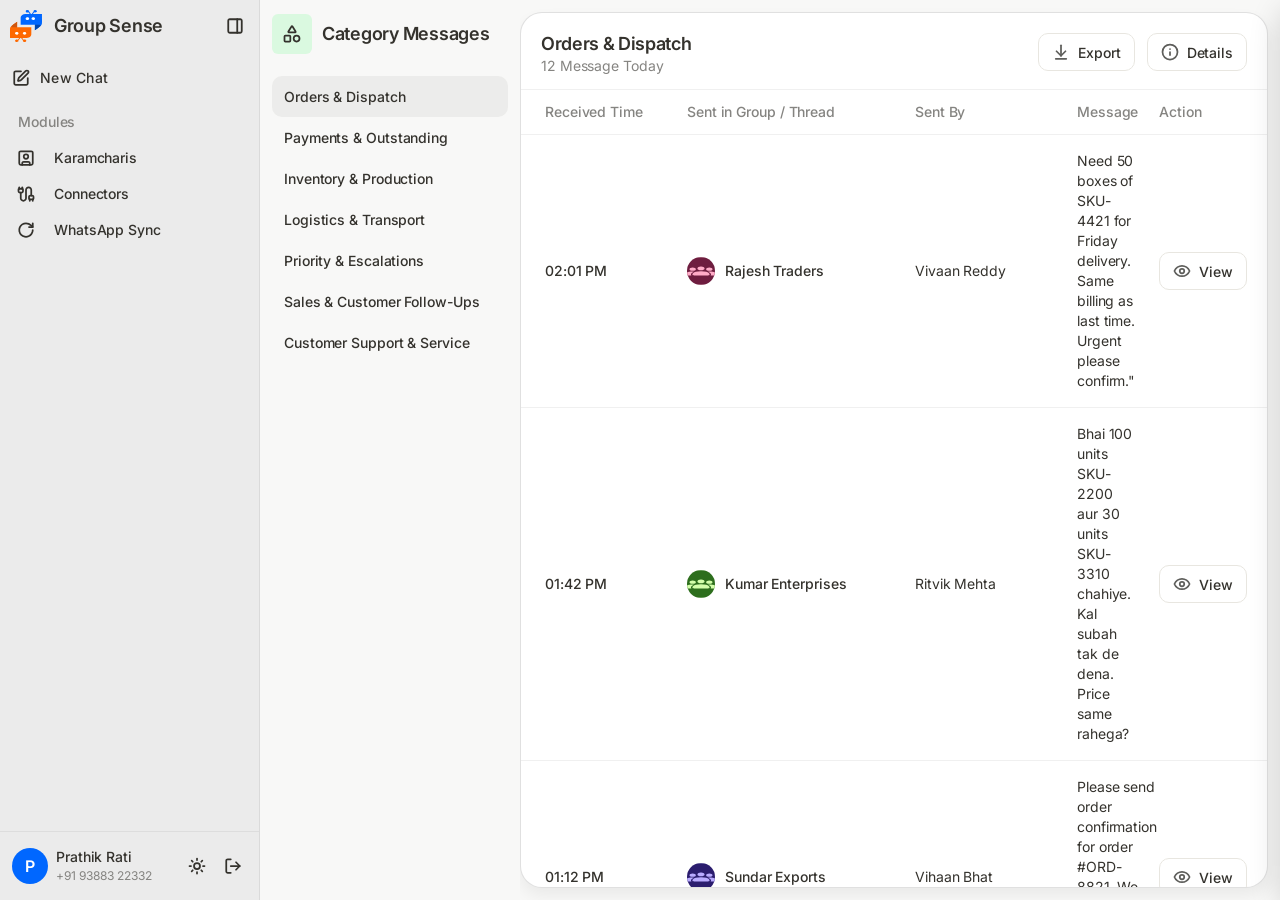
==== commit 8a387d28: "UI overhaul — dark theme, connectors, WhatsApp sync, tooltip & back-button standardisation - Dark th" ====
--- a/category-view.html
+++ b/category-view.html
@@ -6,310 +6,10 @@
   <meta name="viewport" content="width=device-width, initial-scale=1">
   <title>Category Messages — Group Sense</title>
   <link rel="stylesheet" href="styles/main.css">
+  <link rel="stylesheet" href="styles/dark.css">
   <link rel="preconnect" href="https://fonts.googleapis.com">
   <link rel="preconnect" href="https://fonts.gstatic.com" crossorigin>
   <link href="https://fonts.googleapis.com/css2?family=Inter:wght@400;500;600;700;900&display=swap" rel="stylesheet">
-  <style>
-    .cat-layout {
-      flex-direction: row;
-      background: #f8f8f7;
-      overflow: hidden;
-      height: 100vh;
-    }
-    .cat-panel {
-      width: 260px;
-      flex-shrink: 0;
-      display: flex;
-      flex-direction: column;
-      height: 100%;
-      overflow: hidden;
-    }
-    .cat-panel-head {
-      display: flex;
-      align-items: center;
-      gap: 10px;
-      padding: 14px 12px;
-      flex-shrink: 0;
-    }
-    .cat-panel-icon {
-      background: rgba(0,255,59,0.12);
-      width: 40px;
-      height: 40px;
-      border-radius: 6px;
-      display: grid;
-      place-items: center;
-      flex-shrink: 0;
-    }
-    .cat-panel-icon img { width: 20px; height: 20px; display: block; }
-    .cat-panel-title {
-      font-weight: 600;
-      font-size: 18px;
-      color: #34322d;
-      white-space: nowrap;
-      letter-spacing: -0.26px;
-    }
-    .cat-list {
-      flex: 1;
-      padding: 8px 12px;
-      overflow-y: auto;
-      display: flex;
-      flex-direction: column;
-    }
-    .cat-item {
-      padding: 12px;
-      border-radius: 10px;
-      cursor: pointer;
-      font-weight: 500;
-      font-size: 14px;
-      color: #34322d;
-      line-height: normal;
-      letter-spacing: -0.09px;
-      transition-property: color, background-color, border-color, text-decoration-color, fill, stroke;
-      transition-timing-function: cubic-bezier(.4, 0, .2, 1);
-      transition-duration: .15s;
-    }
-    .cat-item:hover { background: #37352f0a; }
-    .cat-item.active { background: #37352f0f; }
-    .cat-content {
-      flex: 1;
-      min-width: 0;
-      padding: 12px 12px 12px 0;
-      display: flex;
-      flex-direction: column;
-      overflow: hidden;
-    }
-    .cat-card {
-      background: white;
-      border: 1px solid rgba(0,0,0,0.12);
-      border-radius: 22px;
-      box-shadow: 0px 8px 16px rgba(0,0,0,0.06);
-      flex: 1;
-      min-height: 0;
-      padding: 0;
-      display: flex;
-      flex-direction: column;
-      gap: 0;
-      overflow: hidden;
-    }
-    .cat-card-head {
-      display: flex;
-      align-items: flex-start;
-      justify-content: space-between;
-      flex-shrink: 0;
-      padding: 20px 20px 14px;
-    }
-    .cat-card-title { font-weight: 600; font-size: 18px; color: #34322d; line-height: normal; letter-spacing: -0.33px; }
-    .cat-card-sub { font-size: 14px; color: #858481; line-height: 18px; margin-top: 3px; letter-spacing: -0.09px; }
-    .cat-card-actions { display: flex; gap: 12px; align-items: center; }
-    .cat-btn {
-      background: white;
-      border: 1px solid #e8e6e0;
-      border-radius: 10px;
-      padding: 9px 13px;
-      display: flex;
-      align-items: center;
-      gap: 8px;
-      cursor: pointer;
-      font-weight: 500;
-      font-size: 14px;
-      color: #34322d;
-      white-space: nowrap;
-      font-family: inherit;
-      letter-spacing: -0.09px;
-    }
-    .cat-btn img { width: 18px; height: 18px; display: block; }
-    .cat-table {
-      flex: 1;
-      min-height: 0;
-      border-top: 1px solid rgba(0,0,0,0.06);
-      overflow: auto;
-      display: flex;
-      flex-direction: column;
-    }
-    .cat-row {
-      display: flex;
-      border-bottom: 1px solid rgba(0,0,0,0.06);
-      flex-shrink: 0;
-    }
-    .cat-row:last-child { border-bottom: none; }
-    .cat-row:not(.cat-row--head) {
-      transition-property: color, background-color, border-color, text-decoration-color, fill, stroke;
-      transition-timing-function: cubic-bezier(.4, 0, .2, 1);
-      transition-duration: .15s;
-    }
-    .cat-row:not(.cat-row--head):hover { background: #37352f0a; cursor: pointer; }
-    .cat-row--head { font-size: 14px; color: #858481; font-weight: 400; letter-spacing: -0.09px; position: sticky; top: 0; background: white; z-index: 2; }
-    .cat-row--head .cat-cell { padding: 12px 12px; align-items: center; font-weight: 500; color: #858481; }
-    .cat-row--head .cat-cell--time { padding-left: 24px; }
-    .cat-cell {
-      font-size: 14px;
-      color: #34322d;
-      font-weight: 500;
-      line-height: 20px;
-      display: flex;
-      align-items: center;
-      padding: 16px 12px;
-      letter-spacing: -0.09px;
-    }
-    .cat-cell--time { width: 154px; flex-shrink: 0; padding-left: 24px; white-space: nowrap; }
-    .cat-cell--group { width: 228px; flex-shrink: 0; }
-    .cat-cell--by { width: 162px; flex-shrink: 0; font-weight: 400; white-space: nowrap; }
-    .cat-cell--msg { flex: 1; min-width: 0; font-weight: 400; }
-    .cat-cell--action { width: 120px; flex-shrink: 0; }
-    .cat-reply-btn {
-      display: inline-flex; align-items: center; gap: 8px;
-      background: white; border: 1px solid #e8e6e0; border-radius: 10px;
-      padding: 9px 13px; font-size: 14px; font-weight: 500; color: #34322d;
-      letter-spacing: -0.09px; cursor: pointer; font-family: inherit;
-      white-space: nowrap;
-    }
-    .cat-reply-btn:hover { background: #f8f8f7; }
-    .cat-reply-btn img { width: 18px; height: 18px; display: block; }
-    .cat-group-cell { display: flex; align-items: center; gap: 10px; }
-    .cat-avatar {
-      width: 28px;
-      height: 28px;
-      border-radius: 56px;
-      overflow: hidden;
-      display: flex;
-      align-items: center;
-      justify-content: center;
-      flex-shrink: 0;
-    }
-    .cat-avatar img { width: 28px; height: 28px; display: block; object-fit: cover; }
-
-    /* ── Chat flyout ── */
-    .cat-flyout {
-      position: fixed; top: 0; right: 0; bottom: 0;
-      width: 460px;
-      background: #f8f8f7;
-      border-left: 1px solid rgba(0,0,0,0.12);
-      box-shadow: 0px 8px 32px rgba(0,0,0,0.16);
-      border-radius: 18px 0 0 18px;
-      display: flex; flex-direction: column;
-      transform: translateX(100%);
-      transition: transform 0.28s cubic-bezier(.4,0,.2,1);
-      z-index: 300;
-    }
-    .cat-flyout.open { transform: translateX(0); }
-    .cat-flyout-head {
-      display: flex; align-items: center; gap: 12px;
-      padding: 16px; flex-shrink: 0;
-      background: #ffffff;
-      border-radius: 18px 0 0 0;
-    }
-    .cat-flyout-avatar {
-      width: 40px; height: 40px; border-radius: 100px;
-      display: flex; align-items: center; justify-content: center;
-      flex-shrink: 0; overflow: hidden;
-      border: 0.5px solid rgba(0,0,0,0.16);
-    }
-    .cat-flyout-avatar img { width: 40px; height: 40px; display: block; }
-    .cat-flyout-info { flex: 1; min-width: 0; display: flex; flex-direction: column; gap: 2px; }
-    .cat-flyout-name { font-size: 18px; font-weight: 600; color: #34322d; letter-spacing: -0.33px; white-space: nowrap; overflow: hidden; text-overflow: ellipsis; }
-    .cat-flyout-sub  { font-size: 14px; color: #858481; line-height: 18px; letter-spacing: -0.09px; }
-    .cat-flyout-icon-btn {
-      display: flex; align-items: center; justify-content: center;
-      background: white; border: 1px solid #e8e6e0; border-radius: 10px;
-      padding: 9px; cursor: pointer; flex-shrink: 0;
-    }
-    .cat-flyout-icon-btn:hover { background: #f4f3ef; }
-    .cat-flyout-icon-btn img { width: 18px; height: 18px; display: block; }
-    .cat-flyout-head-actions { display: flex; align-items: center; gap: 8px; flex-shrink: 0; }
-    .cat-flyout-messages {
-      flex: 1; min-height: 0; overflow-y: auto;
-      border-top: 1px solid rgba(0,0,0,0.06);
-      padding: 20px; display: flex; flex-direction: column; gap: 20px;
-    }
-    .cat-flyout-msg-in { display: flex; flex-direction: column; gap: 2px; padding-right: 100px; }
-    .cat-flyout-msg-meta { display: flex; align-items: center; gap: 4px; white-space: nowrap; }
-    .cat-flyout-msg-sender { font-size: 14px; font-weight: 500; color: #34322d; line-height: 20px; letter-spacing: -0.09px; }
-    .cat-flyout-msg-dot { font-size: 12px; font-weight: 500; color: #34322d; line-height: 20px; }
-    .cat-flyout-msg-time { font-size: 12px; color: #858481; line-height: 16px; letter-spacing: 0.01px; }
-    .cat-flyout-msg-text { font-size: 14px; color: #34322d; line-height: 20px; letter-spacing: -0.09px; }
-    .cat-flyout-msg-out { display: flex; flex-direction: column; align-items: flex-end; padding-left: 100px; }
-    .cat-flyout-msg-bubble {
-      background: white; border: 1px solid rgba(0,0,0,0.06);
-      border-radius: 8px; padding: 12px; max-width: 360px;
-      font-size: 14px; color: #34322d; line-height: 20px; letter-spacing: -0.09px;
-    }
-    .cat-flyout-composer { flex-shrink: 0; padding: 0 12px 12px; }
-    .cat-flyout-input-wrap {
-      background: white; border: 1px solid #e8e6e0; border-radius: 22px;
-      padding: 19px 19px 13px; display: flex; flex-direction: column; gap: 60px;
-      transition: border-color 0.15s, box-shadow 0.15s;
-    }
-    .cat-flyout-input-wrap:focus-within {
-      border-color: rgba(0,0,0,0.18);
-      box-shadow: 0 0 0 3px rgba(0,0,0,0.04);
-    }
-    .cat-flyout-textarea {
-      width: 100%; border: none; outline: none; background: transparent;
-      font-family: inherit; font-size: 14px; font-weight: 500; color: #34322d;
-      letter-spacing: -0.18px; resize: none; line-height: 1.4;
-      min-height: 20px; max-height: 120px; overflow-y: auto;
-    }
-    .cat-flyout-textarea::placeholder { color: #b9b9b7; }
-    .cat-flyout-toolbar { display: flex; align-items: center; justify-content: space-between; }
-    .cat-flyout-toolbar-side { display: flex; align-items: center; gap: 8px; }
-    .cat-flyout-wa-btn {
-      display: inline-flex; align-items: center; gap: 6px;
-      height: 36px; padding: 0 10px; border-radius: 18px;
-      border: 1px solid rgba(0,0,0,0.06); background: none;
-      cursor: pointer; font-family: inherit; font-size: 13px; font-weight: 500;
-      color: #34322d; letter-spacing: -0.09px; white-space: nowrap;
-      transition: background 0.15s;
-    }
-    .cat-flyout-wa-btn:hover { background: #f4f3ef; }
-    .cat-flyout-wa-dot { width: 8px; height: 8px; border-radius: 50%; background: #25d366; flex-shrink: 0; }
-    .cat-flyout-wa-chevron { opacity: 0.45; display: block; }
-    .cat-flyout-wa-dd {
-      position: fixed; z-index: 9999;
-      background: white; border: 1px solid rgba(0,0,0,0.08);
-      border-radius: 12px; box-shadow: 0 4px 20px rgba(0,0,0,0.12);
-      padding: 6px; min-width: 220px;
-      opacity: 0; pointer-events: none;
-      transform: translateY(6px); transition: opacity 0.15s, transform 0.15s;
-    }
-    .cat-flyout-wa-dd.open { opacity: 1; pointer-events: auto; transform: translateY(0); }
-    .cat-flyout-wa-dd-label {
-      font-size: 11px; font-weight: 600; color: #858481; letter-spacing: 0.04em;
-      text-transform: uppercase; padding: 4px 10px 6px;
-    }
-    .cat-flyout-wa-opt {
-      display: flex; align-items: center; gap: 10px;
-      padding: 8px 10px; border-radius: 8px; cursor: pointer;
-      font-size: 14px; font-weight: 500; color: #34322d; letter-spacing: -0.09px;
-      transition: background 0.12s;
-    }
-    .cat-flyout-wa-opt:hover { background: #f4f3ef; }
-    .cat-flyout-wa-opt-dot { width: 8px; height: 8px; border-radius: 50%; background: #25d366; flex-shrink: 0; }
-    .cat-flyout-wa-opt-num { flex: 1; }
-    .cat-flyout-wa-opt-badge {
-      font-size: 11px; font-weight: 500; color: #25d366;
-      background: #25d36615; border-radius: 6px; padding: 2px 7px;
-    }
-    .cat-flyout-tool-btn {
-      width: 36px; height: 36px; border-radius: 50%;
-      border: 1px solid rgba(0,0,0,0.06); background: none;
-      cursor: pointer; display: flex; align-items: center; justify-content: center;
-    }
-    .cat-flyout-tool-btn:hover { background: #f4f3ef; }
-    .cat-flyout-tool-btn.no-border { border: none; }
-    .cat-flyout-tool-btn img { width: 20px; height: 20px; display: block; }
-    .cat-flyout-send-btn {
-      width: 36px; height: 36px; border-radius: 50%;
-      background: rgba(55,53,47,0.08); border: 1px solid rgba(229,231,235,0.06);
-      cursor: pointer; display: flex; align-items: center; justify-content: center;
-      transition: background 0.15s;
-    }
-    .cat-flyout-send-btn:hover { background: rgba(55,53,47,0.16); }
-    .cat-flyout-send-btn img { width: 20px; height: 20px; display: block; transition: filter 0.15s; }
-    .cat-flyout-send-btn.active { background: #0067ff; border-color: transparent; }
-    .cat-flyout-send-btn.active:hover { background: #0055d4; }
-    .cat-flyout-send-btn.active img { filter: brightness(0) invert(1); }
-
-  </style>
 </head>
 
 <body data-page="category-view">
@@ -322,7 +22,7 @@
       <div class="cat-panel">
         <div class="cat-panel-head">
           <div class="cat-panel-icon">
-            <img src="assets/icons/4777faff-f38f-412f-91a6-4357b44324a5.svg" alt="">
+            <img src="assets/icons/icon-chat-header.svg" alt="">
           </div>
           <span class="cat-panel-title">Category Messages</span>
         </div>
@@ -349,11 +49,11 @@
             </div>
             <div class="cat-card-actions">
               <button class="cat-btn">
-                <img src="assets/icons/aab464af-9c7c-4387-8eea-790e3bef8a62.svg" alt="">
+                <img src="assets/icons/icon-download.svg" alt="">
                 Export
               </button>
               <button class="cat-btn">
-                <img src="assets/icons/4450e142-f5bb-401c-bc8f-19f258520b26.svg" alt="">
+                <img src="assets/icons/icon-info-circle.svg" alt="">
                 Details
               </button>
             </div>
@@ -376,13 +76,13 @@
               <div class="cat-cell cat-cell--time">02:01 PM</div>
               <div class="cat-cell cat-cell--group">
                 <div class="cat-group-cell">
-                  <div class="cat-avatar"><img src="assets/icons/a576fbc9-18aa-42d3-a434-2961bda77932.svg" alt=""></div>
+                  <div class="cat-avatar"><img src="assets/icons/user-avatar-maroon.svg" alt=""></div>
                   <span>Rajesh Traders</span>
                 </div>
               </div>
               <div class="cat-cell cat-cell--by">Vivaan Reddy</div>
               <div class="cat-cell cat-cell--msg">Need 50 boxes of SKU-4421 for Friday delivery. Same billing as last time. Urgent please confirm."</div>
-              <div class="cat-cell cat-cell--action"><button class="cat-reply-btn" type="button"><img src="assets/icons/23c81a67-01cc-4ae9-a570-7c76ed521002.svg" alt="">View</button></div>
+              <div class="cat-cell cat-cell--action"><button class="cat-reply-btn" type="button"><img src="assets/icons/icon-view.svg" alt="">View</button></div>
             </div>
 
             <!-- Row 2 -->
@@ -390,13 +90,13 @@
               <div class="cat-cell cat-cell--time">01:42 PM</div>
               <div class="cat-cell cat-cell--group">
                 <div class="cat-group-cell">
-                  <div class="cat-avatar"><img src="assets/icons/0426e412-95ce-4713-bdb1-a4aaf9c83871.svg" alt=""></div>
+                  <div class="cat-avatar"><img src="assets/icons/user-avatar-green.svg" alt=""></div>
                   <span>Kumar Enterprises</span>
                 </div>
               </div>
               <div class="cat-cell cat-cell--by">Ritvik Mehta</div>
               <div class="cat-cell cat-cell--msg">Bhai 100 units SKU-2200 aur 30 units SKU-3310 chahiye. Kal subah tak de dena. Price same rahega?</div>
-              <div class="cat-cell cat-cell--action"><button class="cat-reply-btn" type="button"><img src="assets/icons/23c81a67-01cc-4ae9-a570-7c76ed521002.svg" alt="">View</button></div>
+              <div class="cat-cell cat-cell--action"><button class="cat-reply-btn" type="button"><img src="assets/icons/icon-view.svg" alt="">View</button></div>
             </div>
 
             <!-- Row 3 -->
@@ -404,13 +104,13 @@
               <div class="cat-cell cat-cell--time">01:12 PM</div>
               <div class="cat-cell cat-cell--group">
                 <div class="cat-group-cell">
-                  <div class="cat-avatar"><img src="assets/icons/4b98d069-5697-4d3e-8c58-24d83897fd22.svg" alt=""></div>
+                  <div class="cat-avatar"><img src="assets/icons/user-avatar-indigo.svg" alt=""></div>
                   <span>Sundar Exports</span>
                 </div>
               </div>
               <div class="cat-cell cat-cell--by">Vihaan Bhat</div>
               <div class="cat-cell cat-cell--msg">Please send order confirmation for order #ORD-8821. We need it for our accounts team today.</div>
-              <div class="cat-cell cat-cell--action"><button class="cat-reply-btn" type="button"><img src="assets/icons/23c81a67-01cc-4ae9-a570-7c76ed521002.svg" alt="">View</button></div>
+              <div class="cat-cell cat-cell--action"><button class="cat-reply-btn" type="button"><img src="assets/icons/icon-view.svg" alt="">View</button></div>
             </div>
 
             <!-- Row 4 -->
@@ -418,13 +118,13 @@
               <div class="cat-cell cat-cell--time">01:01 PM</div>
               <div class="cat-cell cat-cell--group">
                 <div class="cat-group-cell">
-                  <div class="cat-avatar"><img src="assets/icons/b5248b5d-b25f-480a-b1fb-394d4f6e3a1a.svg" alt=""></div>
+                  <div class="cat-avatar"><img src="assets/icons/user-avatar-olive.svg" alt=""></div>
                   <span>Lakshmi Supplies</span>
                 </div>
               </div>
               <div class="cat-cell cat-cell--by">Atharv Saxena</div>
               <div class="cat-cell cat-cell--msg">Can you deliver 40 cartons of product A to our Secunderabad warehouse?</div>
-              <div class="cat-cell cat-cell--action"><button class="cat-reply-btn" type="button"><img src="assets/icons/23c81a67-01cc-4ae9-a570-7c76ed521002.svg" alt="">View</button></div>
+              <div class="cat-cell cat-cell--action"><button class="cat-reply-btn" type="button"><img src="assets/icons/icon-view.svg" alt="">View</button></div>
             </div>
 
             <!-- Row 5 -->
@@ -432,13 +132,13 @@
               <div class="cat-cell cat-cell--time">12:58 PM</div>
               <div class="cat-cell cat-cell--group">
                 <div class="cat-group-cell">
-                  <div class="cat-avatar"><img src="assets/icons/813af8fc-6a41-4d5c-88ba-13a06822ecda.svg" alt=""></div>
+                  <div class="cat-avatar"><img src="assets/icons/user-avatar-teal.svg" alt=""></div>
                   <span>Vijay &amp; Sons</span>
                 </div>
               </div>
               <div class="cat-cell cat-cell--by">Ayaan Das</div>
               <div class="cat-cell cat-cell--msg">What is the current rate for SKU-1100? We plan to order 200 units next week.</div>
-              <div class="cat-cell cat-cell--action"><button class="cat-reply-btn" type="button"><img src="assets/icons/23c81a67-01cc-4ae9-a570-7c76ed521002.svg" alt="">View</button></div>
+              <div class="cat-cell cat-cell--action"><button class="cat-reply-btn" type="button"><img src="assets/icons/icon-view.svg" alt="">View</button></div>
             </div>
 
             <!-- Row 6 -->
@@ -446,13 +146,13 @@
               <div class="cat-cell cat-cell--time">12:31 PM</div>
               <div class="cat-cell cat-cell--group">
                 <div class="cat-group-cell">
-                  <div class="cat-avatar"><img src="assets/icons/b4416ba0-03f1-458c-838a-38e94d17c6a4.svg" alt=""></div>
+                  <div class="cat-avatar"><img src="assets/icons/user-avatar-violet.svg" alt=""></div>
                   <span>Hariharan Associates</span>
                 </div>
               </div>
               <div class="cat-cell cat-cell--by">Kian Nair</div>
               <div class="cat-cell cat-cell--msg">Mujhe 500 kg maida chahiye aur 300 kg sugar. Kal tak pohunchao. Same address hai.</div>
-              <div class="cat-cell cat-cell--action"><button class="cat-reply-btn" type="button"><img src="assets/icons/23c81a67-01cc-4ae9-a570-7c76ed521002.svg" alt="">View</button></div>
+              <div class="cat-cell cat-cell--action"><button class="cat-reply-btn" type="button"><img src="assets/icons/icon-view.svg" alt="">View</button></div>
             </div>
 
             <!-- Row 7 -->
@@ -460,13 +160,13 @@
               <div class="cat-cell cat-cell--time">12:29 PM</div>
               <div class="cat-cell cat-cell--group">
                 <div class="cat-group-cell">
-                  <div class="cat-avatar"><img src="assets/icons/83021361-1e71-438f-94dd-a41cfb8af14d.svg" alt=""></div>
+                  <div class="cat-avatar"><img src="assets/icons/user-avatar-red.svg" alt=""></div>
                   <span>Nirmal Fabrics</span>
                 </div>
               </div>
               <div class="cat-cell cat-cell--by">Om Nair</div>
               <div class="cat-cell cat-cell--msg">Reorder same as last month — SKU-3310 x 150, SKU-4421 x 80. Urgent shipment required.</div>
-              <div class="cat-cell cat-cell--action"><button class="cat-reply-btn" type="button"><img src="assets/icons/23c81a67-01cc-4ae9-a570-7c76ed521002.svg" alt="">View</button></div>
+              <div class="cat-cell cat-cell--action"><button class="cat-reply-btn" type="button"><img src="assets/icons/icon-view.svg" alt="">View</button></div>
             </div>
 
             <!-- Row 8 -->
@@ -474,13 +174,13 @@
               <div class="cat-cell cat-cell--time">12:11 PM</div>
               <div class="cat-cell cat-cell--group">
                 <div class="cat-group-cell">
-                  <div class="cat-avatar"><img src="assets/icons/0426e412-95ce-4713-bdb1-a4aaf9c83871.svg" alt=""></div>
+                  <div class="cat-avatar"><img src="assets/icons/user-avatar-green.svg" alt=""></div>
                   <span>Asha Agro</span>
                 </div>
               </div>
               <div class="cat-cell cat-cell--by">Sai Iyer</div>
               <div class="cat-cell cat-cell--msg">Bhaiya ek baar aur 60 pieces SKU-9910 bhejo. Last wali quality achhi thi. COD rahega.</div>
-              <div class="cat-cell cat-cell--action"><button class="cat-reply-btn" type="button"><img src="assets/icons/23c81a67-01cc-4ae9-a570-7c76ed521002.svg" alt="">View</button></div>
+              <div class="cat-cell cat-cell--action"><button class="cat-reply-btn" type="button"><img src="assets/icons/icon-view.svg" alt="">View</button></div>
             </div>
 
             <!-- Row 9 -->
@@ -488,13 +188,13 @@
               <div class="cat-cell cat-cell--time">12:04 PM</div>
               <div class="cat-cell cat-cell--group">
                 <div class="cat-group-cell">
-                  <div class="cat-avatar"><img src="assets/icons/4b98d069-5697-4d3e-8c58-24d83897fd22.svg" alt=""></div>
+                  <div class="cat-avatar"><img src="assets/icons/user-avatar-indigo.svg" alt=""></div>
                   <span>Shree Chemicals</span>
                 </div>
               </div>
               <div class="cat-cell cat-cell--by">Kian Patel</div>
               <div class="cat-cell cat-cell--msg">Urgent order — 25 bags cement grade packing material SKU-0012. Deliver to plot 44, IDA Nacharam.</div>
-              <div class="cat-cell cat-cell--action"><button class="cat-reply-btn" type="button"><img src="assets/icons/23c81a67-01cc-4ae9-a570-7c76ed521002.svg" alt="">View</button></div>
+              <div class="cat-cell cat-cell--action"><button class="cat-reply-btn" type="button"><img src="assets/icons/icon-view.svg" alt="">View</button></div>
             </div>
 
             <!-- Row 10 -->
@@ -502,13 +202,13 @@
               <div class="cat-cell cat-cell--time">11:58 AM</div>
               <div class="cat-cell cat-cell--group">
                 <div class="cat-group-cell">
-                  <div class="cat-avatar"><img src="assets/icons/b5248b5d-b25f-480a-b1fb-394d4f6e3a1a.svg" alt=""></div>
+                  <div class="cat-avatar"><img src="assets/icons/user-avatar-olive.svg" alt=""></div>
                   <span>Ganesh Motors</span>
                 </div>
               </div>
               <div class="cat-cell cat-cell--by">Muhammad Bhat</div>
               <div class="cat-cell cat-cell--msg">Hamara monthly standing order process karo — same as PO-7712. Any changes call karo.</div>
-              <div class="cat-cell cat-cell--action"><button class="cat-reply-btn" type="button"><img src="assets/icons/23c81a67-01cc-4ae9-a570-7c76ed521002.svg" alt="">View</button></div>
+              <div class="cat-cell cat-cell--action"><button class="cat-reply-btn" type="button"><img src="assets/icons/icon-view.svg" alt="">View</button></div>
             </div>
 
           </div>
@@ -522,18 +222,18 @@
   <div class="cat-flyout" id="cat-flyout">
     <div class="cat-flyout-head">
       <div class="cat-flyout-avatar" id="cat-flyout-avatar">
-        <img src="assets/icons/ee2c2d3d-7667-4f12-98ed-a449774734e0.svg" alt="">
+        <img src="assets/icons/icon-whatsapp-wave.svg" alt="">
       </div>
       <div class="cat-flyout-info">
         <div class="cat-flyout-name" id="cat-flyout-name"></div>
         <div class="cat-flyout-sub">12 Members</div>
       </div>
       <div class="cat-flyout-head-actions">
-        <button class="cat-flyout-icon-btn" type="button" aria-label="Details">
-          <img src="assets/icons/75d77129-9e54-4d1a-9bf4-ee9d4ce23b22.svg" alt="">
+        <button class="cat-flyout-icon-btn" type="button" aria-label="Details" data-tooltip="Details">
+          <img src="assets/icons/icon-details.svg" alt="">
         </button>
-        <button class="cat-flyout-icon-btn" type="button" id="cat-flyout-close" aria-label="Close">
-          <img src="assets/icons/83a61752-ef33-4821-8495-8a9d5528b66e.svg" alt="">
+        <button class="cat-flyout-icon-btn" type="button" id="cat-flyout-close" aria-label="Close" data-tooltip="Close">
+          <img src="assets/icons/icon-close.svg" alt="">
         </button>
       </div>
     </div>
@@ -544,21 +244,21 @@
         <div class="cat-flyout-toolbar">
           <div class="cat-flyout-toolbar-side">
             <input type="file" id="cat-flyout-file" style="display:none">
-            <button class="cat-flyout-tool-btn" type="button" id="cat-flyout-attach">
-              <img src="assets/icons/8efa9adf-db39-4332-8f16-82d6eaa45e7e.svg" alt="">
+            <button class="cat-flyout-tool-btn" type="button" id="cat-flyout-attach" data-tooltip="Attach">
+              <img src="assets/icons/icon-minus.svg" alt="">
             </button>
-            <button class="cat-flyout-wa-btn" type="button" id="cat-flyout-wa-trigger">
+            <button class="cat-flyout-wa-btn" type="button" id="cat-flyout-wa-trigger" title="WhatsApp Number">
               <span class="cat-flyout-wa-dot"></span>
               <span id="cat-flyout-wa-label">+91 93883 22332</span>
               <svg class="cat-flyout-wa-chevron" width="12" height="12" viewBox="0 0 12 12" fill="none"><path d="M3 4.5L6 7.5L9 4.5" stroke="#34322d" stroke-width="1.5" stroke-linecap="round" stroke-linejoin="round"/></svg>
             </button>
           </div>
           <div class="cat-flyout-toolbar-side">
-            <button class="cat-flyout-tool-btn no-border" type="button">
-              <img src="assets/icons/f6de2427-0dd7-49d0-966a-ad8d3a65d56d.svg" alt="">
+            <button class="cat-flyout-tool-btn no-border" type="button" data-tooltip="Media">
+              <img src="assets/icons/icon-media.svg" alt="">
             </button>
-            <button class="cat-flyout-send-btn" id="cat-flyout-send" type="button">
-              <img src="assets/icons/d1da0259-fc19-4607-94b5-c54f7252a657.svg" alt="">
+            <button class="cat-flyout-send-btn" id="cat-flyout-send" type="button" data-tooltip="Send">
+              <img src="assets/icons/icon-send.svg" alt="">
             </button>
           </div>
         </div>
--- a/styles/main.css
+++ b/styles/main.css
@@ -14,12 +14,16 @@
   --white: #ffffff;
   --border: rgba(17, 17, 17, 0.08);
   --border-light: rgba(17, 17, 17, 0.04);
-  
+
   /* Status / Accents */
-  --accent-success: #47d096; /* Deliver Green */
-  --accent-warn: #e16540; /* LeadGen Red */
-  --accent-info: #328efa; /* Intelligence Blue */
-  --accent-gold: #fbc768; /* Engagement Gold */
+  --accent-success: #47d096;
+  /* Deliver Green */
+  --accent-warn: #e16540;
+  /* LeadGen Red */
+  --accent-info: #328efa;
+  /* Intelligence Blue */
+  --accent-gold: #fbc768;
+  /* Engagement Gold */
   --color-success-soft: rgba(71, 208, 150, 0.1);
   --color-warning-soft: rgba(225, 101, 64, 0.1);
   --color-info-soft: rgba(50, 142, 250, 0.1);
@@ -40,8 +44,10 @@
 
   /* Border Radii (Amplemarket) */
   --r-sm: 4px;
-  --r-md: 8px; /* Buttons */
-  --r-lg: 12px; /* Cards, inputs, dialogs */
+  --r-md: 8px;
+  /* Buttons */
+  --r-lg: 12px;
+  /* Cards, inputs, dialogs */
 
   /* Shadows (Amplemarket) */
   --shadow-subtle: rgba(17, 17, 17, 0.05) 0px 0px 0px 1px inset;
@@ -58,39 +64,22 @@
   --nav-active-bg: #37352f0f;
 }
 
-:root.dark {
-  --ink: #ffffff;
-  --ink-2: #ecebea;
-  --muted: #ecebea;
-  --faint: #6d6c6b;
-  --surface: #272625;
-  --surface-2: #111111;
-  --white: #111111;
-  --border: rgba(255, 255, 255, 0.08);
-  --border-light: rgba(255, 255, 255, 0.04);
-  --accent-success: #47d096;
-  --accent-warn: #e16540;
-  --accent-info: #328efa;
-  --accent-gold: #fbc768;
-  --color-success-soft: rgba(71, 208, 150, 0.15);
-  --color-warning-soft: rgba(225, 101, 64, 0.15);
-  --color-info-soft: rgba(50, 142, 250, 0.15);
-  --color-destructive-accent: #e16540;
-  --color-destructive-soft: rgba(225, 101, 64, 0.15);
-  --focus-ring: rgba(255, 255, 255, 0.12);
-  --modal-backdrop: rgba(17, 17, 17, 0.8);
-  --ink-hover: #f4f3ef;
-  --shadow-sm: rgba(0, 0, 0, 0.2) 0px -6px 6px 0px, rgba(0, 0, 0, 0.1) 0px -23px 9px 0px;
-  --shadow-md: rgba(0, 0, 0, 0.3) 0px 4px 8px 0px;
-  --shadow-lg: rgba(0, 0, 0, 0.5) 0px 26px 60px -6px;
-}
-
-* { margin: 0; padding: 0; box-sizing: border-box; }
+
+* {
+  margin: 0;
+  padding: 0;
+  box-sizing: border-box;
+}
 
 /* Suppress all transitions on initial page load to prevent sidebar push animation */
-[data-loading] * { transition: none !important; }
-
-html, body { height: 100%; }
+[data-loading] * {
+  transition: none !important;
+}
+
+html,
+body {
+  height: 100%;
+}
 
 body {
   font-family: var(--font);
@@ -103,7 +92,10 @@
   text-rendering: optimizeLegibility;
 }
 
-a { color: inherit; text-decoration: none; }
+a {
+  color: inherit;
+  text-decoration: none;
+}
 
 button {
   font-family: inherit;
@@ -114,20 +106,57 @@
   color: inherit;
 }
 
-input, textarea, select {
+input,
+textarea,
+select {
   font-family: inherit;
   font-size: 14px;
   color: var(--ink);
 }
 
-h1, h2, h3, h4 { font-weight: 600; line-height: 1.1; }
-h1 { font-size: var(--text-heading); letter-spacing: -0.48px; }
-h2 { font-size: var(--text-heading-sm); letter-spacing: -0.26px; }
-h3 { font-size: var(--text-subheading); letter-spacing: -0.2px; }
-
-.icon { width: 18px; height: 18px; flex: none; stroke-width: 1.5; }
-.icon-sm { width: 14px; height: 14px; flex: none; stroke-width: 1.5; }
-.icon-lg { width: 22px; height: 22px; flex: none; stroke-width: 1.5; }
+h1,
+h2,
+h3,
+h4 {
+  font-weight: 600;
+  line-height: 1.1;
+}
+
+h1 {
+  font-size: var(--text-heading);
+  letter-spacing: -0.48px;
+}
+
+h2 {
+  font-size: var(--text-heading-sm);
+  letter-spacing: -0.26px;
+}
+
+h3 {
+  font-size: var(--text-subheading);
+  letter-spacing: -0.2px;
+}
+
+.icon {
+  width: 18px;
+  height: 18px;
+  flex: none;
+  stroke-width: 1.5;
+}
+
+.icon-sm {
+  width: 14px;
+  height: 14px;
+  flex: none;
+  stroke-width: 1.5;
+}
+
+.icon-lg {
+  width: 22px;
+  height: 22px;
+  flex: none;
+  stroke-width: 1.5;
+}
 
 /* ----- Buttons ----- */
 .btn {
@@ -144,27 +173,51 @@
   transition: background .15s ease, transform .1s ease, border-color .15s ease, color .15s ease;
   white-space: nowrap;
 }
-.btn:hover { background: var(--surface); }
-.btn:active { transform: scale(.98); }
+
+.btn:hover {
+  background: var(--surface);
+}
+
+.btn:active {
+  transform: scale(.98);
+}
 
 .btn-primary {
   background: var(--ink);
   color: var(--white);
   border-color: var(--ink);
 }
-.btn-primary:hover { background: var(--ink-hover); border-color: var(--ink-hover); }
+
+.btn-primary:hover {
+  background: var(--ink-hover);
+  border-color: var(--ink-hover);
+}
 
 .btn-ghost {
   border-color: var(--border);
   color: var(--ink-2);
   font-weight: 500;
 }
-.btn-ghost:hover { border-color: var(--ink-2); color: var(--ink); background: transparent; }
-
-.btn-sm { padding: 6px 12px; font-size: 13px; }
-.btn-block { width: 100%; }
-
-.btn:disabled { opacity: .45; cursor: not-allowed; }
+
+.btn-ghost:hover {
+  border-color: var(--ink-2);
+  color: var(--ink);
+  background: transparent;
+}
+
+.btn-sm {
+  padding: 6px 12px;
+  font-size: 13px;
+}
+
+.btn-block {
+  width: 100%;
+}
+
+.btn:disabled {
+  opacity: .45;
+  cursor: not-allowed;
+}
 
 /* ----- App shell ----- */
 .app {
@@ -183,7 +236,10 @@
   transition: width .2s ease;
   z-index: 30;
 }
-.sidebar.collapsed { width: var(--sidebar-w-collapsed); }
+
+.sidebar.collapsed {
+  width: var(--sidebar-w-collapsed);
+}
 
 .sidebar-head {
   display: flex;
@@ -192,10 +248,12 @@
   padding: 8px;
   gap: 8px;
 }
+
 .sidebar.collapsed .sidebar-head {
   justify-content: center;
   padding: 8px;
 }
+
 .brand {
   display: flex;
   align-items: center;
@@ -205,36 +263,75 @@
   letter-spacing: -0.26px;
   color: #34322d;
 }
-.brand-text-wrap { display: flex; flex-direction: column; gap: 0px; }
-.brand-sub { font-size: 11px; font-weight: 500; color: #858481; letter-spacing: 0.01em; line-height: 1.2; }
+
+.brand-text-wrap {
+  display: flex;
+  flex-direction: column;
+  gap: 0px;
+}
+
+.brand-sub {
+  font-size: 11px;
+  font-weight: 500;
+  color: #858481;
+  letter-spacing: 0.01em;
+  line-height: 1.2;
+}
+
 .brand-mark {
-  width: 36px; height: 36px;
+  width: 36px;
+  height: 36px;
   border-radius: 10px;
   background: transparent;
   color: var(--white);
-  display: grid; place-items: center;
-  font-weight: 700; font-size: 14px;
+  display: grid;
+  place-items: center;
+  font-weight: 700;
+  font-size: 14px;
   letter-spacing: 0;
   flex: none;
   overflow: hidden;
 }
-.brand-mark .nav-img-icon { width: 32px; height: 32px; }
-
-.nav-img-icon { width: 18px; height: 18px; display: block; flex: none; }
-.icon-btn .nav-img-icon { width: 18px; height: 18px; }
+
+.brand-mark .nav-img-icon {
+  width: 32px;
+  height: 32px;
+}
+
+.nav-img-icon {
+  width: 18px;
+  height: 18px;
+  display: block;
+  flex: none;
+}
+
+.icon-btn .nav-img-icon {
+  width: 18px;
+  height: 18px;
+}
+
 .sidebar.collapsed .brand,
 .sidebar.collapsed .nav-label,
 .sidebar.collapsed .nav-section-label,
 .sidebar.collapsed .sidebar-user-info,
-.sidebar.collapsed .sidebar-footer-actions { display: none; }
+.sidebar.collapsed .sidebar-footer-actions {
+  display: none;
+}
 
 /* Collapsed: header shows only toggle, centered */
-.sidebar.collapsed .sidebar-head { justify-content: center; }
+.sidebar.collapsed .sidebar-head {
+  justify-content: center;
+}
 
 /* Collapsed: nav groups get top dividers and vertical padding */
-.sidebar.collapsed .nav { gap: 0; padding: 0 8px; overflow: visible; }
+.sidebar.collapsed .nav {
+  gap: 0;
+  padding: 0 8px;
+  overflow: visible;
+}
+
 .sidebar.collapsed .nav-group {
-  border-top: 1px solid rgba(0,0,0,0.06);
+  border-top: 1px solid rgba(0, 0, 0, 0.06);
   padding: 8px 0;
   width: 100%;
   display: flex;
@@ -242,27 +339,58 @@
   align-items: center;
   gap: 1px;
 }
-.sidebar.collapsed .nav-group:first-child { border-top: none; padding-top: 0; }
+
+.sidebar.collapsed .nav-group:first-child {
+  border-top: none;
+  padding-top: 0;
+}
 
 /* Collapsed: nav items and new-chat as centered 36×36 squares */
-.sidebar.collapsed .nav-item { justify-content: center; padding: 0; width: 36px; height: 36px; margin: 0 auto; }
-.sidebar.collapsed .new-chat { justify-content: center; padding: 0; width: 36px; margin: 0 auto; }
+.sidebar.collapsed .nav-item {
+  justify-content: center;
+  padding: 0;
+  width: 36px;
+  height: 36px;
+  margin: 0 auto;
+}
+
+.sidebar.collapsed .new-chat {
+  justify-content: center;
+  padding: 0;
+  width: 36px;
+  margin: 0 auto;
+}
 
 /* Collapsed: footer — center the avatar only */
-.sidebar.collapsed .sidebar-footer { justify-content: center; }
-.sidebar.collapsed .sidebar-user { flex: none; padding: 0; }
-.sidebar.collapsed .sidebar-user:hover { background: none; }
+.sidebar.collapsed .sidebar-footer {
+  justify-content: center;
+}
+
+.sidebar.collapsed .sidebar-user {
+  flex: none;
+  padding: 0;
+}
+
+.sidebar.collapsed .sidebar-user:hover {
+  background: none;
+}
 
 .icon-btn {
-  width: 32px; height: 32px;
-  display: grid; place-items: center;
+  width: 32px;
+  height: 32px;
+  display: grid;
+  place-items: center;
   border-radius: var(--r-md);
   color: var(--ink-2);
   transition-property: color, background-color, border-color, text-decoration-color, fill, stroke;
   transition-timing-function: cubic-bezier(.4, 0, .2, 1);
   transition-duration: .15s;
 }
-.icon-btn:hover { background: var(--border-light); color: var(--ink); }
+
+.icon-btn:hover {
+  background: var(--border-light);
+  color: var(--ink);
+}
 
 .new-chat {
   margin: 0;
@@ -282,9 +410,21 @@
   transition-timing-function: cubic-bezier(.4, 0, .2, 1);
   transition-duration: .15s;
 }
-.new-chat:hover { background: #37352f0a; }
-.new-chat.active { background: #37352f0f; }
-.sidebar.collapsed .new-chat { justify-content: center; padding: 0; width: 36px; margin: 0 auto; }
+
+.new-chat:hover {
+  background: #37352f0a;
+}
+
+.new-chat.active {
+  background: #37352f0f;
+}
+
+.sidebar.collapsed .new-chat {
+  justify-content: center;
+  padding: 0;
+  width: 36px;
+  margin: 0 auto;
+}
 
 .nav {
   display: flex;
@@ -295,9 +435,11 @@
   overflow-y: auto;
   overflow-x: visible;
 }
+
 .sidebar.collapsed .nav {
   overflow: visible;
 }
+
 .nav-section-label {
   font-size: 14px;
   font-weight: 500;
@@ -308,7 +450,10 @@
   margin-top: 0;
   line-height: 20px;
 }
-.sidebar.collapsed .nav-section-label { display: none !important; }
+
+.sidebar.collapsed .nav-section-label {
+  display: none !important;
+}
 
 .nav-item {
   display: flex;
@@ -326,21 +471,48 @@
   cursor: pointer;
   min-height: 36px;
 }
-.nav-item:hover { background: var(--nav-hover-bg); color: var(--nav-text-color); }
-.nav-item.active { background: var(--nav-active-bg); color: var(--nav-text-color); }
-.nav-item .nav-label { flex: 1; }
+
+.nav-item:hover {
+  background: var(--nav-hover-bg);
+  color: var(--nav-text-color);
+}
+
+.nav-item.active {
+  background: var(--nav-active-bg);
+  color: var(--nav-text-color);
+}
+
+.nav-item .nav-label {
+  flex: 1;
+}
+
 .nav-item .nav-icon {
-  width: 36px; height: 36px;
-  display: grid; place-items: center;
+  width: 36px;
+  height: 36px;
+  display: grid;
+  place-items: center;
   flex: none;
 }
-.nav-item .nav-icon .icon { width: 18px; height: 18px; color: var(--nav-icon-color); }
-.sidebar.collapsed .nav-item { justify-content: center; padding: 0; width: 36px; height: 36px; margin: 0 auto; }
+
+.nav-item .nav-icon .icon {
+  width: 18px;
+  height: 18px;
+  color: var(--nav-icon-color);
+}
+
+.sidebar.collapsed .nav-item {
+  justify-content: center;
+  padding: 0;
+  width: 36px;
+  height: 36px;
+  margin: 0 auto;
+}
 
 /* Tooltips when collapsed */
 .sidebar.collapsed [data-tooltip] {
   position: relative;
 }
+
 .sidebar.collapsed [data-tooltip]:hover::after {
   content: attr(data-tooltip);
   position: absolute;
@@ -359,19 +531,38 @@
   opacity: 0;
   animation: tooltip-fade-in 0.15s ease-in-out forwards;
   animation-delay: 0.1s;
-  box-shadow: 0 2px 8px rgba(0,0,0,0.15);
-}
+  box-shadow: 0 2px 8px rgba(0, 0, 0, 0.15);
+}
+
 @keyframes tooltip-fade-in {
-  from { opacity: 0; transform: translateY(-50%) translateX(-4px); }
-  to   { opacity: 1; transform: translateY(-50%) translateX(0); }
-}
+  from {
+    opacity: 0;
+    transform: translateY(-50%) translateX(-4px);
+  }
+
+  to {
+    opacity: 1;
+    transform: translateY(-50%) translateX(0);
+  }
+}
+
 @keyframes tooltip-fade-in-up {
-  from { opacity: 0; transform: translateX(-50%) translateY(4px); }
-  to   { opacity: 1; transform: translateX(-50%) translateY(0); }
+  from {
+    opacity: 0;
+    transform: translateX(-50%) translateY(4px);
+  }
+
+  to {
+    opacity: 1;
+    transform: translateX(-50%) translateY(0);
+  }
 }
 
 /* Footer action button tooltips — always visible, appear above */
-.sidebar-footer-actions [data-tooltip] { position: relative; }
+.sidebar-footer-actions [data-tooltip] {
+  position: relative;
+}
+
 .sidebar-footer-actions [data-tooltip]:hover::after {
   content: attr(data-tooltip);
   position: absolute;
@@ -389,7 +580,7 @@
   z-index: 9999;
   opacity: 0;
   animation: tooltip-fade-in-up 0.15s ease-in-out 0.1s forwards;
-  box-shadow: 0 2px 8px rgba(0,0,0,0.15);
+  box-shadow: 0 2px 8px rgba(0, 0, 0, 0.15);
 }
 
 .nav-recent {
@@ -405,11 +596,27 @@
   transition-timing-function: cubic-bezier(.4, 0, .2, 1);
   transition-duration: .15s;
 }
-.nav-recent:hover { background: var(--border-light); }
-.nav-recent .truncate { overflow: hidden; text-overflow: ellipsis; white-space: nowrap; flex: 1; }
-.sidebar.collapsed .nav-recent, .sidebar.collapsed .nav-children { display: none !important; }
-
-.nav-parent.open .chevron { transform: rotate(180deg); }
+
+.nav-recent:hover {
+  background: var(--border-light);
+}
+
+.nav-recent .truncate {
+  overflow: hidden;
+  text-overflow: ellipsis;
+  white-space: nowrap;
+  flex: 1;
+}
+
+.sidebar.collapsed .nav-recent,
+.sidebar.collapsed .nav-children {
+  display: none !important;
+}
+
+.nav-parent.open .chevron {
+  transform: rotate(180deg);
+}
+
 .nav-child {
   padding: 6px 12px;
   border-radius: var(--r-sm);
@@ -422,17 +629,26 @@
   transition-timing-function: cubic-bezier(.4, 0, .2, 1);
   transition-duration: .15s;
 }
-.nav-child:hover { background: var(--nav-hover-bg); color: var(--nav-text-color); }
-.nav-child.active { background: var(--nav-active-bg); color: var(--nav-text-color); }
+
+.nav-child:hover {
+  background: var(--nav-hover-bg);
+  color: var(--nav-text-color);
+}
+
+.nav-child.active {
+  background: var(--nav-active-bg);
+  color: var(--nav-text-color);
+}
 
 .sidebar-footer {
-  border-top: 1px solid rgba(0,0,0,0.06);
+  border-top: 1px solid rgba(0, 0, 0, 0.06);
   padding: 12px 8px;
   display: flex;
   flex-direction: row;
   align-items: center;
   gap: 8px;
 }
+
 .sidebar-user {
   flex: 1;
   min-width: 0;
@@ -447,7 +663,11 @@
   transition-duration: .15s;
   cursor: pointer;
 }
-.sidebar-user:hover { background: var(--nav-hover-bg); }
+
+.sidebar-user:hover {
+  background: var(--nav-hover-bg);
+}
+
 .sidebar-user-info {
   flex: 1;
   min-width: 0;
@@ -455,6 +675,7 @@
   flex-direction: column;
   gap: 2px;
 }
+
 .sidebar-user-name {
   font-size: 14px;
   font-weight: 500;
@@ -464,21 +685,26 @@
   text-overflow: ellipsis;
   letter-spacing: -0.09px;
 }
+
 .sidebar-user-phone {
   font-size: 12px;
   color: #858481;
   white-space: nowrap;
   letter-spacing: 0.01px;
 }
+
 .sidebar-footer-actions {
   display: flex;
   align-items: center;
   gap: 0;
   flex: none;
 }
+
 .footer-icon-btn {
-  width: 36px; height: 36px;
-  display: grid; place-items: center;
+  width: 36px;
+  height: 36px;
+  display: grid;
+  place-items: center;
   border-radius: 10px;
   color: var(--nav-icon-color);
   transition-property: color, background-color, border-color, text-decoration-color, fill, stroke;
@@ -488,24 +714,50 @@
   background: none;
   border: none;
 }
-.footer-icon-btn:hover { background: var(--nav-hover-bg); }
-.footer-icon-btn .icon { width: 18px; height: 18px; }
-.sidebar.collapsed .sidebar-footer { flex-direction: column; }
-.sidebar.collapsed .sidebar-footer-actions { flex-direction: column; }
+
+.footer-icon-btn:hover {
+  background: var(--nav-hover-bg);
+}
+
+.footer-icon-btn .icon {
+  width: 18px;
+  height: 18px;
+}
+
+.sidebar.collapsed .sidebar-footer {
+  flex-direction: column;
+}
+
+.sidebar.collapsed .sidebar-footer-actions {
+  flex-direction: column;
+}
 
 .avatar {
-  width: 36px; height: 36px;
+  width: 36px;
+  height: 36px;
   border-radius: 56px;
   background: #0067ff;
   color: var(--white);
-  display: grid; place-items: center;
+  display: grid;
+  place-items: center;
   font-size: 16px;
   font-weight: 600;
   flex: none;
 }
-.avatar-lg { width: 64px; height: 64px; font-size: 22px; border-radius: 50%; }
+
+.avatar-lg {
+  width: 64px;
+  height: 64px;
+  font-size: 22px;
+  border-radius: 50%;
+}
 
 /* ----- Main area ----- */
+.chat-main {
+  background: #f8f8f7;
+  padding-bottom: 120px;
+}
+
 .main {
   margin-left: var(--sidebar-w);
   flex: 1;
@@ -514,7 +766,10 @@
   flex-direction: column;
   transition: margin-left .2s ease;
 }
-.sidebar.collapsed ~ .main { margin-left: var(--sidebar-w-collapsed); }
+
+.sidebar.collapsed~.main {
+  margin-left: var(--sidebar-w-collapsed);
+}
 
 /* ----- Three Pane Layout (Category View) ----- */
 .three-pane-layout {
@@ -524,6 +779,7 @@
   overflow: hidden;
   flex-direction: row;
 }
+
 .category-pane {
   width: 280px;
   border-right: 1px solid var(--border);
@@ -533,6 +789,7 @@
   overflow-y: auto;
   padding: 24px 16px;
 }
+
 .category-pill {
   display: flex;
   align-items: center;
@@ -544,14 +801,17 @@
   transition: all 0.15s ease;
   margin-bottom: 8px;
 }
+
 .category-pill:hover {
   background: var(--surface-2);
 }
+
 .category-pill.active {
   background: var(--white);
   border-color: var(--border);
   box-shadow: var(--shadow-sm);
 }
+
 .cat-dot-wrap {
   width: 24px;
   height: 24px;
@@ -560,10 +820,24 @@
   place-items: center;
   flex: none;
 }
-.cat-dot-wrap .dot { margin: 0; width: 10px; height: 10px; }
-.cat-dot-wrap.bg-success { background: rgba(47, 125, 74, 0.15); }
-.cat-dot-wrap.bg-warn { background: rgba(154, 123, 28, 0.15); }
-.cat-dot-wrap.bg-idle { background: rgba(184, 182, 176, 0.25); }
+
+.cat-dot-wrap .dot {
+  margin: 0;
+  width: 10px;
+  height: 10px;
+}
+
+.cat-dot-wrap.bg-success {
+  background: rgba(47, 125, 74, 0.15);
+}
+
+.cat-dot-wrap.bg-warn {
+  background: rgba(154, 123, 28, 0.15);
+}
+
+.cat-dot-wrap.bg-idle {
+  background: rgba(184, 182, 176, 0.25);
+}
 
 .list-pane {
   width: 320px;
@@ -573,6 +847,7 @@
   background: var(--surface);
   overflow-y: auto;
 }
+
 .list-pane-head {
   padding: 24px 20px;
   border-bottom: 1px solid var(--border);
@@ -581,6 +856,7 @@
   background: var(--surface);
   z-index: 5;
 }
+
 .list-pane-item {
   padding: 16px 20px;
   border-bottom: 1px solid var(--border);
@@ -591,15 +867,27 @@
   display: flex;
   gap: 12px;
 }
-.list-pane-item:hover { background: var(--surface-2); }
-.list-pane-item.active { background: var(--white); border-left: 3px solid var(--ink); padding-left: 17px; }
+
+.list-pane-item:hover {
+  background: var(--surface-2);
+}
+
+.list-pane-item.active {
+  background: var(--white);
+  border-left: 3px solid var(--ink);
+  padding-left: 17px;
+}
+
 .list-pane-item .li-icon {
-  width: 36px; height: 36px;
+  width: 36px;
+  height: 36px;
   border-radius: var(--r-md);
   background: var(--faint);
   color: var(--white);
-  display: grid; place-items: center;
-  font-weight: 600; font-size: 14px;
+  display: grid;
+  place-items: center;
+  font-weight: 600;
+  font-size: 14px;
   flex: none;
 }
 
@@ -631,16 +919,20 @@
   overflow-x: auto;
   box-shadow: var(--shadow-sm);
 }
+
 .table {
   width: 100%;
   border-collapse: collapse;
   text-align: left;
 }
-.table th, .table td {
+
+.table th,
+.table td {
   padding: 12px 16px;
   border-bottom: 1px solid var(--border);
   font-size: 14px;
 }
+
 .table th {
   background: var(--surface);
   font-weight: 600;
@@ -650,29 +942,48 @@
   letter-spacing: 0.05em;
   white-space: nowrap;
 }
+
 .table tbody tr:last-child td {
   border-bottom: none;
 }
+
 .table tbody tr:hover {
   background: var(--surface-2);
 }
+
 .table td {
   color: var(--ink);
   vertical-align: top;
 }
+
 .table-message-preview {
   max-width: 300px;
   display: -webkit-box;
   -webkit-line-clamp: 2;
+  line-clamp: 2;
   -webkit-box-orient: vertical;
   overflow: hidden;
   text-overflow: ellipsis;
   color: var(--ink-2);
   line-height: 1.4;
 }
-.topbar-left { display: flex; align-items: center; gap: 12px; }
-.topbar-title { font-size: 15px; font-weight: 600; }
-.topbar-right { display: flex; align-items: center; gap: 8px; }
+
+.topbar-left {
+  display: flex;
+  align-items: center;
+  gap: 12px;
+}
+
+.topbar-title {
+  font-size: 15px;
+  font-weight: 600;
+}
+
+.topbar-right {
+  display: flex;
+  align-items: center;
+  gap: 8px;
+}
 
 .page {
   padding: 32px 28px 64px;
@@ -680,11 +991,23 @@
   width: 100%;
   margin: 0 auto;
 }
-.page-narrow { max-width: 760px; }
-
-.page-head { margin-bottom: 28px; }
-.page-head h1 { margin-bottom: 6px; }
-.page-head .lede { color: var(--muted); font-size: 14px; }
+
+.page-narrow {
+  max-width: 760px;
+}
+
+.page-head {
+  margin-bottom: 28px;
+}
+
+.page-head h1 {
+  margin-bottom: 6px;
+}
+
+.page-head .lede {
+  color: var(--muted);
+  font-size: 14px;
+}
 
 /* ----- Badge Component ----- */
 .badge {
@@ -695,47 +1018,180 @@
   font-weight: 500;
   transition: all 0.15s;
 }
-.badge:focus { outline: none; box-shadow: 0 0 0 2px var(--focus-ring); }
-.badge svg { flex-shrink: 0; margin-left: -1px; }
+
+.badge:focus {
+  outline: none;
+  box-shadow: 0 0 0 2px var(--focus-ring);
+}
+
+.badge svg {
+  flex-shrink: 0;
+  margin-left: -1px;
+}
 
 /* Sizes */
-.badge-lg { border-radius: var(--r-md); padding: 0 0.5rem; height: 1.75rem; min-width: 1.75rem; gap: 0.375rem; font-size: 12px; }
-.badge-lg svg { width: 14px; height: 14px; }
-.badge-md { border-radius: var(--r-md); padding: 0 0.45rem; height: 1.5rem; min-width: 1.5rem; gap: 0.375rem; font-size: 12px; }
-.badge-md svg { width: 14px; height: 14px; }
-.badge-sm { border-radius: var(--r-sm); padding: 0 0.325rem; height: 1.25rem; min-width: 1.25rem; gap: 0.25rem; font-size: 11px; line-height: 12px; }
-.badge-sm svg { width: 12px; height: 12px; }
-.badge-xs { border-radius: var(--r-sm); padding: 0 0.25rem; height: 1rem; min-width: 1rem; gap: 0.25rem; font-size: 10px; line-height: 8px; }
-.badge-xs svg { width: 12px; height: 12px; }
+.badge-lg {
+  border-radius: var(--r-md);
+  padding: 0 0.5rem;
+  height: 1.75rem;
+  min-width: 1.75rem;
+  gap: 0.375rem;
+  font-size: 12px;
+}
+
+.badge-lg svg {
+  width: 14px;
+  height: 14px;
+}
+
+.badge-md {
+  border-radius: var(--r-md);
+  padding: 0 0.45rem;
+  height: 1.5rem;
+  min-width: 1.5rem;
+  gap: 0.375rem;
+  font-size: 12px;
+}
+
+.badge-md svg {
+  width: 14px;
+  height: 14px;
+}
+
+.badge-sm {
+  border-radius: var(--r-sm);
+  padding: 0 0.325rem;
+  height: 1.25rem;
+  min-width: 1.25rem;
+  gap: 0.25rem;
+  font-size: 11px;
+  line-height: 12px;
+}
+
+.badge-sm svg {
+  width: 12px;
+  height: 12px;
+}
+
+.badge-xs {
+  border-radius: var(--r-sm);
+  padding: 0 0.25rem;
+  height: 1rem;
+  min-width: 1rem;
+  gap: 0.25rem;
+  font-size: 10px;
+  line-height: 8px;
+}
+
+.badge-xs svg {
+  width: 12px;
+  height: 12px;
+}
 
 /* Variants */
-.badge-primary { background: var(--ink); color: var(--white); }
-.badge-secondary { background: var(--surface); color: var(--ink); }
-.badge-success { background: var(--accent-success); color: var(--white); }
-.badge-warning { background: var(--accent-warn); color: var(--white); }
-.badge-info { background: var(--accent-info); color: var(--white); }
-.badge-destructive { background: var(--color-destructive-accent); color: var(--white); }
-.badge-outline { background: transparent; border-color: var(--border); color: var(--ink-2); }
+.badge-primary {
+  background: var(--ink);
+  color: var(--white);
+}
+
+.badge-secondary {
+  background: var(--surface);
+  color: var(--ink);
+}
+
+.badge-success {
+  background: var(--accent-success);
+  color: var(--white);
+}
+
+.badge-warning {
+  background: var(--accent-warn);
+  color: var(--white);
+}
+
+.badge-info {
+  background: var(--accent-info);
+  color: var(--white);
+}
+
+.badge-destructive {
+  background: var(--color-destructive-accent);
+  color: var(--white);
+}
+
+.badge-outline {
+  background: transparent;
+  border-color: var(--border);
+  color: var(--ink-2);
+}
 
 /* Appearance: Light */
-.badge-light.badge-primary { background: var(--surface); color: var(--ink); }
-.badge-light.badge-secondary { background: var(--surface-2); color: var(--ink-2); }
-.badge-light.badge-success { background: var(--color-success-soft); color: var(--accent-success); }
-.badge-light.badge-warning { background: var(--color-warning-soft); color: var(--accent-warn); }
-.badge-light.badge-info { background: var(--color-info-soft); color: var(--accent-info); }
-.badge-light.badge-destructive { background: var(--color-destructive-soft); color: var(--color-destructive-accent); }
+.badge-light.badge-primary {
+  background: var(--surface);
+  color: var(--ink);
+}
+
+.badge-light.badge-secondary {
+  background: var(--surface-2);
+  color: var(--ink-2);
+}
+
+.badge-light.badge-success {
+  background: var(--color-success-soft);
+  color: var(--accent-success);
+}
+
+.badge-light.badge-warning {
+  background: var(--color-warning-soft);
+  color: var(--accent-warn);
+}
+
+.badge-light.badge-info {
+  background: var(--color-info-soft);
+  color: var(--accent-info);
+}
+
+.badge-light.badge-destructive {
+  background: var(--color-destructive-soft);
+  color: var(--color-destructive-accent);
+}
 
 /* Appearance: Ghost */
-.badge-ghost { border-color: transparent; background: transparent; padding-left: 0; padding-right: 0; }
-.badge-ghost.badge-primary { color: var(--ink); }
-.badge-ghost.badge-secondary { color: var(--ink-2); }
-.badge-ghost.badge-success { color: var(--accent-success); }
-.badge-ghost.badge-warning { color: var(--accent-warn); }
-.badge-ghost.badge-info { color: var(--accent-info); }
-.badge-ghost.badge-destructive { color: var(--color-destructive-accent); }
+.badge-ghost {
+  border-color: transparent;
+  background: transparent;
+  padding-left: 0;
+  padding-right: 0;
+}
+
+.badge-ghost.badge-primary {
+  color: var(--ink);
+}
+
+.badge-ghost.badge-secondary {
+  color: var(--ink-2);
+}
+
+.badge-ghost.badge-success {
+  color: var(--accent-success);
+}
+
+.badge-ghost.badge-warning {
+  color: var(--accent-warn);
+}
+
+.badge-ghost.badge-info {
+  color: var(--accent-info);
+}
+
+.badge-ghost.badge-destructive {
+  color: var(--color-destructive-accent);
+}
 
 /* Shapes */
-.badge-circle { border-radius: 9999px; }
+.badge-circle {
+  border-radius: 9999px;
+}
 
 /* Badge Dot */
 .badge-dot {
@@ -766,6 +1222,7 @@
   background-image: radial-gradient(386.06% 162.79% at -13.1926% -17.1008%, rgb(232, 64, 13) 0%, rgb(255, 238, 216) 26.1559%, rgb(208, 178, 255) 84.1533%);
   padding: 24px;
 }
+
 .login-card {
   width: 100%;
   max-width: 400px;
@@ -776,17 +1233,36 @@
   box-shadow: var(--shadow-lg);
   animation: cardSlideUp 0.6s cubic-bezier(0.16, 1, 0.3, 1);
 }
+
 @keyframes cardSlideUp {
-  from { opacity: 0; transform: translateY(24px); }
-  to { opacity: 1; transform: translateY(0); }
-}
-#phone-step, #otp-step {
+  from {
+    opacity: 0;
+    transform: translateY(24px);
+  }
+
+  to {
+    opacity: 1;
+    transform: translateY(0);
+  }
+}
+
+#phone-step,
+#otp-step {
   animation: fadeStep 0.4s cubic-bezier(0.16, 1, 0.3, 1);
 }
+
 @keyframes fadeStep {
-  from { opacity: 0; transform: translateX(8px); }
-  to { opacity: 1; transform: translateX(0); }
-}
+  from {
+    opacity: 0;
+    transform: translateX(8px);
+  }
+
+  to {
+    opacity: 1;
+    transform: translateX(0);
+  }
+}
+
 .login-brand {
   display: flex;
   align-items: center;
@@ -794,10 +1270,32 @@
   justify-content: flex-start;
   margin-bottom: 24px;
 }
-.login-brand .brand-mark { width: 36px; height: 36px; font-size: 16px; border-radius: 9px; }
-.login-brand-text { font-size: 18px; font-weight: 600; letter-spacing: -0.01em; }
-.login-card h1 { font-size: 22px; text-align: left; margin-bottom: 6px; }
-.login-card .lede { color: var(--muted); font-size: 14px; text-align: left; margin-bottom: 28px; }
+
+.login-brand .brand-mark {
+  width: 36px;
+  height: 36px;
+  font-size: 16px;
+  border-radius: 9px;
+}
+
+.login-brand-text {
+  font-size: 18px;
+  font-weight: 600;
+  letter-spacing: -0.01em;
+}
+
+.login-card h1 {
+  font-size: 22px;
+  text-align: left;
+  margin-bottom: 6px;
+}
+
+.login-card .lede {
+  color: var(--muted);
+  font-size: 14px;
+  text-align: left;
+  margin-bottom: 28px;
+}
 
 .field {
   display: flex;
@@ -805,6 +1303,7 @@
   gap: 6px;
   margin-bottom: 16px;
 }
+
 .field-label {
   font-size: 11px;
   font-weight: 600;
@@ -812,6 +1311,7 @@
   letter-spacing: 0.06em;
   color: var(--muted);
 }
+
 .input {
   width: 100%;
   padding: 11px 14px;
@@ -820,12 +1320,16 @@
   background: var(--white);
   transition: border-color .15s, box-shadow .15s;
 }
+
 .input:focus {
   outline: none;
   border-color: var(--ink);
   box-shadow: 0 0 0 3px var(--focus-ring);
 }
-.input::placeholder { color: var(--faint); }
+
+.input::placeholder {
+  color: var(--faint);
+}
 
 .input-prefix {
   display: flex;
@@ -835,19 +1339,37 @@
   overflow: hidden;
   transition: border-color .15s, box-shadow .15s;
 }
-.input-prefix:focus-within { border-color: var(--ink); box-shadow: 0 0 0 3px var(--focus-ring); }
+
+.input-prefix:focus-within {
+  border-color: var(--ink);
+  box-shadow: 0 0 0 3px var(--focus-ring);
+}
+
 .input-prefix .prefix {
   padding: 0 12px;
-  display: grid; place-items: center;
+  display: grid;
+  place-items: center;
   background: var(--surface);
   color: var(--ink-2);
   font-size: 14px;
   border-right: 1px solid var(--border);
 }
-.input-prefix .input { border: none; border-radius: 0; }
-.input-prefix .input:focus { box-shadow: none; }
-
-.otp-row { display: flex; gap: 12px; justify-content: center; }
+
+.input-prefix .input {
+  border: none;
+  border-radius: 0;
+}
+
+.input-prefix .input:focus {
+  box-shadow: none;
+}
+
+.otp-row {
+  display: flex;
+  gap: 12px;
+  justify-content: center;
+}
+
 .otp-cell {
   flex: 1;
   width: 0;
@@ -863,15 +1385,21 @@
   background: var(--surface);
   transition: all .2s ease;
 }
-.otp-cell:focus { 
-  outline: none; 
+
+.otp-cell:focus {
+  outline: none;
   background: var(--white);
-  border-color: var(--ink); 
-  box-shadow: 0 4px 12px rgba(0,0,0,.08); 
+  border-color: var(--ink);
+  box-shadow: 0 4px 12px rgba(0, 0, 0, .08);
   transform: translateY(-2px);
 }
 
-.login-foot { text-align: center; color: var(--muted); font-size: 13px; margin-top: 18px; }
+.login-foot {
+  text-align: center;
+  color: var(--muted);
+  font-size: 13px;
+  margin-top: 18px;
+}
 
 .tiny-link {
   background: none;
@@ -893,6 +1421,7 @@
   padding: 14px 12px;
   flex-shrink: 0;
 }
+
 .model-selector {
   display: inline-flex;
   align-items: center;
@@ -906,8 +1435,17 @@
   transition-timing-function: cubic-bezier(.4, 0, .2, 1);
   transition-duration: .15s;
 }
-.model-selector:hover { background: #37352f0a; }
-.chat-topbar-chevron { width: 16px; height: 16px; display: block; flex: none; }
+
+.model-selector:hover {
+  background: #37352f0a;
+}
+
+.chat-topbar-chevron {
+  width: 16px;
+  height: 16px;
+  display: block;
+  flex: none;
+}
 
 /* ==========================================================================
    CHAT — shell + thread
@@ -923,6 +1461,7 @@
   justify-content: center;
   padding: 0 24px;
 }
+
 .chat-scroll {
   flex: none;
   width: 100%;
@@ -930,6 +1469,7 @@
   display: flex;
   flex-direction: column;
 }
+
 .chat-thread {
   padding: 0;
   display: flex;
@@ -946,6 +1486,7 @@
   justify-content: flex-start;
   padding: 0;
 }
+
 .chat-shell.chat-active .chat-scroll {
   flex: 1;
   max-width: none;
@@ -953,15 +1494,20 @@
   overflow-y: auto;
   display: block;
 }
+
 .chat-shell.chat-active .composer-wrap {
   max-width: none;
   padding: 16px 24px 22px;
 }
+
 .chat-shell.chat-active .composer-container {
   max-width: 760px;
   margin: 0 auto;
 }
-.chat-shell.chat-active .prompt-pills { display: none; }
+
+.chat-shell.chat-active .prompt-pills {
+  display: none;
+}
 
 /* Messages */
 .msg {
@@ -969,35 +1515,102 @@
   gap: 14px;
   align-items: flex-start;
 }
+
 .msg-avatar {
-  width: 28px; height: 28px;
+  width: 28px;
+  height: 28px;
   border-radius: 50%;
-  display: grid; place-items: center;
+  display: grid;
+  place-items: center;
   flex: none;
   font-size: 11px;
   font-weight: 600;
 }
-.msg.user .msg-avatar { background: var(--ink); color: var(--white); }
-.msg.ai .msg-avatar { background: var(--white); color: var(--ink); border: 1px solid var(--border); }
-.msg-avatar-img { width: 22px; height: 22px; display: block; object-fit: contain; }
-.msg-body { flex: 1; min-width: 0; }
-.msg-name { font-size: 13px; font-weight: 600; margin-bottom: 4px; color: var(--ink); }
-.msg-text { font-size: 15px; line-height: 1.65; color: var(--ink); }
-.msg-text p + p { margin-top: 10px; }
-.msg-text ul { margin: 8px 0 0 20px; }
-.msg-text li { margin-bottom: 4px; }
-
-.typing { display: inline-flex; gap: 4px; align-items: center; padding: 6px 0; }
+
+.msg.user .msg-avatar {
+  background: var(--ink);
+  color: var(--white);
+}
+
+.msg.ai .msg-avatar {
+  background: var(--white);
+  color: var(--ink);
+  border: 1px solid var(--border);
+}
+
+.msg-avatar-img {
+  width: 22px;
+  height: 22px;
+  display: block;
+  object-fit: contain;
+}
+
+.msg-body {
+  flex: 1;
+  min-width: 0;
+}
+
+.msg-name {
+  font-size: 13px;
+  font-weight: 600;
+  margin-bottom: 4px;
+  color: var(--ink);
+}
+
+.msg-text {
+  font-size: 15px;
+  line-height: 1.65;
+  color: var(--ink);
+}
+
+.msg-text p+p {
+  margin-top: 10px;
+}
+
+.msg-text ul {
+  margin: 8px 0 0 20px;
+}
+
+.msg-text li {
+  margin-bottom: 4px;
+}
+
+.typing {
+  display: inline-flex;
+  gap: 4px;
+  align-items: center;
+  padding: 6px 0;
+}
+
 .typing span {
-  width: 6px; height: 6px; border-radius: 50%;
+  width: 6px;
+  height: 6px;
+  border-radius: 50%;
   background: var(--faint);
   animation: blink 1.2s infinite ease-in-out;
 }
-.typing span:nth-child(2) { animation-delay: .2s; }
-.typing span:nth-child(3) { animation-delay: .4s; }
+
+.typing span:nth-child(2) {
+  animation-delay: .2s;
+}
+
+.typing span:nth-child(3) {
+  animation-delay: .4s;
+}
+
 @keyframes blink {
-  0%, 80%, 100% { opacity: .25; transform: translateY(0); }
-  40% { opacity: 1; transform: translateY(-2px); }
+
+  0%,
+  80%,
+  100% {
+    opacity: .25;
+    transform: translateY(0);
+  }
+
+  40% {
+    opacity: 1;
+    transform: translateY(-2px);
+  }
 }
 
 /* Hero empty state */
@@ -1007,7 +1620,11 @@
   align-items: center;
   padding-bottom: 32px;
 }
-.chat-empty-inner { text-align: center; }
+
+.chat-empty-inner {
+  text-align: center;
+}
+
 .hero-title {
   font-family: Georgia, serif;
   font-size: 40px;
@@ -1028,11 +1645,13 @@
   max-width: 760px;
   margin: 0 auto;
 }
+
 .composer-container {
   display: flex;
   flex-direction: column;
   width: 100%;
 }
+
 .composer {
   border: 1px solid #e8e6e0;
   border-radius: 22px;
@@ -1043,10 +1662,12 @@
   padding: 19px 19px 13px;
   transition: border-color .15s, box-shadow .15s;
 }
+
 .composer:focus-within {
-  border-color: rgba(0,0,0,0.18);
-  box-shadow: 0 0 0 3px rgba(0,0,0,0.04);
-}
+  border-color: rgba(0, 0, 0, 0.18);
+  box-shadow: 0 0 0 3px rgba(0, 0, 0, 0.04);
+}
+
 .composer textarea {
   width: 100%;
   border: none;
@@ -1061,12 +1682,18 @@
   padding: 0;
   color: var(--ink);
 }
-.composer textarea::placeholder { color: #b9b9b7; font-weight: 500; }
+
+.composer textarea::placeholder {
+  color: #b9b9b7;
+  font-weight: 500;
+}
+
 .composer-actions {
   display: flex;
   align-items: center;
   justify-content: space-between;
 }
+
 .action-group {
   display: flex;
   align-items: center;
@@ -1075,9 +1702,11 @@
 
 /* Composer action buttons — 36×36 pill */
 .composer-action-btn {
-  width: 36px; height: 36px;
+  width: 36px;
+  height: 36px;
   border-radius: 50px;
-  display: grid; place-items: center;
+  display: grid;
+  place-items: center;
   background: none;
   border: none;
   cursor: pointer;
@@ -1086,27 +1715,56 @@
   transition-duration: .15s;
   flex: none;
 }
-.composer-action-btn:hover { background: #37352f0a; }
-.composer-action-btn--bordered { border: 1px solid rgba(0,0,0,0.06); }
-
-.composer-icon { width: 20px; height: 20px; display: block; }
+
+.composer-action-btn:hover {
+  background: #37352f0a;
+}
+
+.composer-action-btn--bordered {
+  border: 1px solid rgba(0, 0, 0, 0.06);
+}
+
+.composer-icon {
+  width: 20px;
+  height: 20px;
+  display: block;
+}
 
 /* Send button */
 .send-btn {
-  width: 36px; height: 36px;
+  width: 36px;
+  height: 36px;
   border-radius: 50px;
-  background: rgba(55,53,47,0.08);
-  border: 1px solid rgba(229,231,235,0.06);
-  display: grid; place-items: center;
+  background: rgba(55, 53, 47, 0.08);
+  border: 1px solid rgba(229, 231, 235, 0.06);
+  display: grid;
+  place-items: center;
   cursor: pointer;
   transition: background .15s, transform .1s;
   flex: none;
 }
-.send-btn:not(:disabled) { background: #34322d; }
-.send-btn:not(:disabled):hover { background: #1a1816; transform: scale(1.04); }
-.send-btn:disabled { cursor: not-allowed; }
-.send-btn .composer-icon { opacity: 0.55; }
-.send-btn:not(:disabled) .composer-icon { opacity: 1; filter: invert(1); }
+
+.send-btn:not(:disabled) {
+  background: #34322d;
+}
+
+.send-btn:not(:disabled):hover {
+  background: #1a1816;
+  transform: scale(1.04);
+}
+
+.send-btn:disabled {
+  cursor: not-allowed;
+}
+
+.send-btn .composer-icon {
+  opacity: 0.55;
+}
+
+.send-btn:not(:disabled) .composer-icon {
+  opacity: 1;
+  filter: invert(1);
+}
 
 /* Prompt chips */
 .prompt-pills {
@@ -1117,13 +1775,14 @@
   gap: 0 8px;
   padding-top: 22px;
 }
+
 .prompt-pill {
   display: inline-flex;
   align-items: center;
   gap: 8px;
   padding: 11px 17px;
   background: transparent;
-  border: 1px solid rgba(0,0,0,0.06);
+  border: 1px solid rgba(0, 0, 0, 0.06);
   border-radius: 999px;
   font-size: 16px;
   font-weight: 400;
@@ -1134,8 +1793,18 @@
   transition-duration: .15s;
   white-space: nowrap;
 }
-.prompt-pill:hover { background: #37352f0a; border-color: rgba(0,0,0,0.12); }
-.prompt-icon { width: 20px; height: 20px; display: block; flex: none; }
+
+.prompt-pill:hover {
+  background: #37352f0a;
+  border-color: rgba(0, 0, 0, 0.12);
+}
+
+.prompt-icon {
+  width: 20px;
+  height: 20px;
+  display: block;
+  flex: none;
+}
 
 /* ==========================================================================
    AGENTS
@@ -1145,6 +1814,7 @@
   grid-template-columns: repeat(auto-fill, minmax(280px, 1fr));
   gap: 16px;
 }
+
 .agent-card {
   display: flex;
   flex-direction: column;
@@ -1155,19 +1825,50 @@
   border-radius: var(--r-lg);
   transition: border-color .15s, box-shadow .15s, transform .1s;
 }
-.agent-card:hover { border-color: var(--ink-2); box-shadow: var(--shadow-md); }
-.agent-head { display: flex; align-items: flex-start; justify-content: space-between; gap: 10px; }
+
+.agent-card:hover {
+  border-color: var(--ink-2);
+  box-shadow: var(--shadow-md);
+}
+
+.agent-head {
+  display: flex;
+  align-items: flex-start;
+  justify-content: space-between;
+  gap: 10px;
+}
+
 .agent-icon {
-  width: 36px; height: 36px;
+  width: 36px;
+  height: 36px;
   border-radius: var(--r-lg);
   background: var(--surface);
   color: var(--ink);
-  display: grid; place-items: center;
+  display: grid;
+  place-items: center;
   border: 1px solid var(--border);
 }
-.agent-card h3 { font-size: 15px; font-weight: 600; margin: 0; }
-.agent-card p { font-size: 13px; color: var(--muted); line-height: 1.55; }
-.agent-foot { display: flex; align-items: center; justify-content: space-between; gap: 10px; margin-top: auto; padding-top: 6px; }
+
+.agent-card h3 {
+  font-size: 15px;
+  font-weight: 600;
+  margin: 0;
+}
+
+.agent-card p {
+  font-size: 13px;
+  color: var(--muted);
+  line-height: 1.55;
+}
+
+.agent-foot {
+  display: flex;
+  align-items: center;
+  justify-content: space-between;
+  gap: 10px;
+  margin-top: auto;
+  padding-top: 6px;
+}
 
 /* ==========================================================================
    WHATSAPP / SYNC PAGE
@@ -1184,17 +1885,33 @@
   box-shadow: var(--shadow-sm);
   margin-bottom: 24px;
 }
+
 .summary-icon {
-  width: 44px; height: 44px;
+  width: 44px;
+  height: 44px;
   border-radius: var(--r-lg);
   background: var(--surface);
   border: 1px solid var(--border);
-  display: grid; place-items: center;
+  display: grid;
+  place-items: center;
   color: var(--ink);
 }
-.summary-meta { display: flex; flex-direction: column; gap: 2px; }
-.summary-meta strong { font-size: 15px; font-weight: 600; }
-.summary-meta .meta-sub { color: var(--muted); font-size: 13px; }
+
+.summary-meta {
+  display: flex;
+  flex-direction: column;
+  gap: 2px;
+}
+
+.summary-meta strong {
+  font-size: 15px;
+  font-weight: 600;
+}
+
+.summary-meta .meta-sub {
+  color: var(--muted);
+  font-size: 13px;
+}
 
 .section-head {
   display: flex;
@@ -1202,8 +1919,16 @@
   justify-content: space-between;
   margin: 32px 0 14px;
 }
-.section-head h2 { font-size: 16px; font-weight: 600; }
-.section-head .lede { color: var(--muted); font-size: 13px; }
+
+.section-head h2 {
+  font-size: 16px;
+  font-weight: 600;
+}
+
+.section-head .lede {
+  color: var(--muted);
+  font-size: 13px;
+}
 
 .list {
   border: 1px solid var(--border);
@@ -1211,6 +1936,7 @@
   background: var(--white);
   overflow: hidden;
 }
+
 .list-item {
   display: grid;
   grid-template-columns: auto 1fr auto;
@@ -1219,14 +1945,29 @@
   padding: 14px 18px;
   border-bottom: 1px solid var(--border-light);
 }
-.list-item:last-child { border-bottom: none; }
-.list-item .li-title { font-size: 14px; font-weight: 500; }
-.list-item .li-sub { font-size: 12px; color: var(--muted); margin-top: 2px; }
+
+.list-item:last-child {
+  border-bottom: none;
+}
+
+.list-item .li-title {
+  font-size: 14px;
+  font-weight: 500;
+}
+
+.list-item .li-sub {
+  font-size: 12px;
+  color: var(--muted);
+  margin-top: 2px;
+}
+
 .list-item .li-icon {
-  width: 36px; height: 36px;
+  width: 36px;
+  height: 36px;
   border-radius: var(--r-lg);
   background: var(--surface);
-  display: grid; place-items: center;
+  display: grid;
+  place-items: center;
   color: var(--ink-2);
   font-size: 13px;
   font-weight: 600;
@@ -1243,8 +1984,18 @@
   background: var(--surface);
   margin-top: 16px;
 }
-.upgrade-row .text { font-size: 14px; color: var(--ink); }
-.upgrade-row .text small { display: block; color: var(--muted); font-size: 12px; margin-top: 2px; }
+
+.upgrade-row .text {
+  font-size: 14px;
+  color: var(--ink);
+}
+
+.upgrade-row .text small {
+  display: block;
+  color: var(--muted);
+  font-size: 12px;
+  margin-top: 2px;
+}
 
 /* ==========================================================================
    PROFILE
@@ -1260,8 +2011,20 @@
   box-shadow: var(--shadow-sm);
   margin-bottom: 24px;
 }
-.profile-meta h2 { font-size: 18px; font-weight: 600; margin-bottom: 4px; }
-.profile-meta .meta-line { display: flex; align-items: center; gap: 10px; color: var(--muted); font-size: 13px; }
+
+.profile-meta h2 {
+  font-size: 18px;
+  font-weight: 600;
+  margin-bottom: 4px;
+}
+
+.profile-meta .meta-line {
+  display: flex;
+  align-items: center;
+  gap: 10px;
+  color: var(--muted);
+  font-size: 13px;
+}
 
 .kv-grid {
   display: grid;
@@ -1272,8 +2035,18 @@
   border: 1px solid var(--border);
   border-radius: var(--r-lg);
 }
-.kv-grid .k { font-size: 11px; text-transform: uppercase; letter-spacing: .06em; color: var(--muted); align-self: center; }
-.kv-grid .v { font-size: 14px; }
+
+.kv-grid .k {
+  font-size: 11px;
+  text-transform: uppercase;
+  letter-spacing: .06em;
+  color: var(--muted);
+  align-self: center;
+}
+
+.kv-grid .v {
+  font-size: 14px;
+}
 
 .plan-card {
   display: grid;
@@ -1285,14 +2058,27 @@
   color: var(--white);
   border-radius: var(--r-lg);
 }
-.plan-card h3 { font-size: 16px; font-weight: 600; margin-bottom: 4px; }
-.plan-card p { font-size: 13px; color: rgba(255,255,255,.7); }
+
+.plan-card h3 {
+  font-size: 16px;
+  font-weight: 600;
+  margin-bottom: 4px;
+}
+
+.plan-card p {
+  font-size: 13px;
+  color: rgba(255, 255, 255, .7);
+}
+
 .plan-card .btn {
   background: var(--white);
   color: var(--ink);
   border-color: var(--white);
 }
-.plan-card .btn:hover { background: var(--surface); }
+
+.plan-card .btn:hover {
+  background: var(--surface);
+}
 
 /* ==========================================================================
    MODAL
@@ -1308,7 +2094,11 @@
   padding: 24px;
   backdrop-filter: blur(2px);
 }
-.modal-backdrop.open { display: flex; }
+
+.modal-backdrop.open {
+  display: flex;
+}
+
 .modal {
   width: 100%;
   max-width: 560px;
@@ -1321,7 +2111,10 @@
   flex-direction: column;
   overflow: hidden;
 }
-.modal-lg { max-width: 720px; }
+
+.modal-lg {
+  max-width: 720px;
+}
 
 .modal-head {
   display: flex;
@@ -1330,13 +2123,22 @@
   gap: 12px;
   padding: 22px 24px 14px;
 }
-.modal-head h2 { font-size: 18px; margin-bottom: 4px; }
-.modal-head .lede { font-size: 13px; color: var(--muted); }
+
+.modal-head h2 {
+  font-size: 18px;
+  margin-bottom: 4px;
+}
+
+.modal-head .lede {
+  font-size: 13px;
+  color: var(--muted);
+}
 
 .modal-body {
   padding: 8px 24px 20px;
   overflow-y: auto;
 }
+
 .modal-foot {
   border-top: 1px solid var(--border);
   padding: 14px 24px;
@@ -1349,83 +2151,268 @@
 
 /* ── Choose Groups modal ── */
 .mgc {
-  width: 100%; max-width: 560px;
+  width: 100%;
+  max-width: 560px;
   background: #f8f8f7;
-  border: 1px solid rgba(0,0,0,0.12);
+  border: 1px solid rgba(0, 0, 0, 0.12);
   border-radius: 18px;
-  box-shadow: 0px 8px 16px rgba(0,0,0,0.06);
-  display: flex; flex-direction: column; gap: 20px;
+  box-shadow: 0px 8px 16px rgba(0, 0, 0, 0.06);
+  display: flex;
+  flex-direction: column;
+  gap: 20px;
   padding: 21px;
   max-height: calc(100vh - 48px);
   overflow: hidden;
 }
-.mgc-head { display: flex; align-items: flex-start; gap: 8px; }
-.mgc-head-text { flex: 1; min-width: 0; }
-.mgc-title { font-size: 20px; font-weight: 600; color: #34322d; letter-spacing: -0.33px; line-height: normal; }
-.mgc-sub { font-size: 14px; color: #858481; line-height: 22px; letter-spacing: -0.09px; margin-top: 4px; }
+
+.mgc-head {
+  display: flex;
+  align-items: flex-start;
+  gap: 8px;
+}
+
+.mgc-head-text {
+  flex: 1;
+  min-width: 0;
+}
+
+.mgc-title {
+  font-size: 20px;
+  font-weight: 600;
+  color: #34322d;
+  letter-spacing: -0.33px;
+  line-height: normal;
+}
+
+.mgc-sub {
+  font-size: 14px;
+  color: #858481;
+  line-height: 22px;
+  letter-spacing: -0.09px;
+  margin-top: 4px;
+}
+
 .mgc-close {
-  width: 32px; height: 32px; flex-shrink: 0;
-  background: none; border: none; cursor: pointer;
-  display: grid; place-items: center;
-  border-radius: 8px; transition: background 0.15s;
-}
-.mgc-close:hover { background: #37352f0a; }
-.mgc-body { display: flex; flex-direction: column; gap: 8px; overflow: hidden; min-height: 0; }
+  width: 32px;
+  height: 32px;
+  flex-shrink: 0;
+  background: none;
+  border: none;
+  cursor: pointer;
+  display: grid;
+  place-items: center;
+  border-radius: 8px;
+  transition: background 0.15s;
+}
+
+.mgc-close:hover {
+  background: #37352f0a;
+}
+
+.mgc-body {
+  display: flex;
+  flex-direction: column;
+  gap: 8px;
+  overflow: hidden;
+  min-height: 0;
+}
+
 .mgc-search {
-  display: flex; align-items: center; gap: 8px;
-  background: white; border: 1px solid rgba(0,0,0,0.12);
-  border-radius: 8px; height: 40px; padding: 0 12px; flex-shrink: 0;
-}
-.mgc-search-icon { width: 18px; height: 18px; display: block; flex-shrink: 0; }
+  display: flex;
+  align-items: center;
+  gap: 8px;
+  background: white;
+  border: 1px solid rgba(0, 0, 0, 0.12);
+  border-radius: 8px;
+  height: 40px;
+  padding: 0 12px;
+  flex-shrink: 0;
+}
+
+.mgc-search-icon {
+  width: 18px;
+  height: 18px;
+  display: block;
+  flex-shrink: 0;
+}
+
 .mgc-search-input {
-  flex: 1; border: none; outline: none; background: none;
-  font-size: 14px; color: #34322d; font-family: inherit;
-  letter-spacing: -0.09px; line-height: 18px;
-}
-.mgc-search-input::placeholder { color: #858481; }
-.mgc-counter { font-size: 14px; font-weight: 600; color: #34322d; letter-spacing: -0.09px; line-height: 20px; flex-shrink: 0; }
+  flex: 1;
+  border: none;
+  outline: none;
+  background: none;
+  font-size: 14px;
+  color: #34322d;
+  font-family: inherit;
+  letter-spacing: -0.09px;
+  line-height: 18px;
+}
+
+.mgc-search-input::placeholder {
+  color: #858481;
+}
+
+.mgc-counter {
+  font-size: 14px;
+  font-weight: 600;
+  color: #34322d;
+  letter-spacing: -0.09px;
+  line-height: 20px;
+  flex-shrink: 0;
+}
+
 .mgc-list {
-  background: white; border: 1px solid rgba(0,0,0,0.06);
-  border-radius: 12px; padding-top: 8px;
-  overflow-y: auto; flex: 1; min-height: 0;
-}
+  background: white;
+  border: 1px solid rgba(0, 0, 0, 0.06);
+  border-radius: 12px;
+  padding-top: 8px;
+  overflow-y: auto;
+  flex: 1;
+  min-height: 0;
+}
+
 .mgc-section-label {
-  font-size: 11px; font-weight: 600; color: #858481; letter-spacing: 0.04em;
-  text-transform: uppercase; padding: 8px 12px 4px;
-}
+  font-size: 11px;
+  font-weight: 600;
+  color: #858481;
+  letter-spacing: 0.04em;
+  text-transform: uppercase;
+  padding: 8px 12px 4px;
+}
+
 .mgc-row {
-  display: flex; align-items: center; gap: 10px;
-  padding: 12px; border-bottom: 1px solid rgba(0,0,0,0.06);
-  cursor: pointer; transition: background 0.12s;
-}
-.mgc-row:last-child, .mgc-row.last { border-bottom: none; }
-.mgc-row:hover { background: #f8f8f7; }
-.mgc-row-avatar { width: 36px; height: 36px; border-radius: 50%; flex-shrink: 0; display: block; }
-.mgc-row-info { flex: 1; min-width: 0; display: flex; flex-direction: column; gap: 2px; }
-.mgc-row-name { font-size: 14px; font-weight: 500; color: #34322d; line-height: 18px; letter-spacing: -0.09px; }
-.mgc-row-members { font-size: 12px; color: #858481; line-height: 16px; letter-spacing: 0.01px; }
-.mgc-row-check { width: 20px; height: 20px; border: 1.5px solid rgba(0,0,0,0.2); border-radius: 5px; flex-shrink: 0; display: flex; align-items: center; justify-content: center; transition: background 0.12s, border-color 0.12s; }
-.mgc-row.selected .mgc-row-check { background: #0067ff; border-color: #0067ff; }
-.mgc-row-check-tick { display: none; }
-.mgc-row.selected .mgc-row-check-tick { display: block; }
-.mgc-row.disabled { opacity: 0.4; cursor: not-allowed; }
-.mgc-row.disabled:hover { background: none; }
-.mgc-foot { display: flex; align-items: center; justify-content: space-between; flex-shrink: 0; }
+  display: flex;
+  align-items: center;
+  gap: 10px;
+  padding: 12px;
+  border-bottom: 1px solid rgba(0, 0, 0, 0.06);
+  cursor: pointer;
+  transition: background 0.12s;
+}
+
+.mgc-row:last-child,
+.mgc-row.last {
+  border-bottom: none;
+}
+
+.mgc-row:hover {
+  background: #f8f8f7;
+}
+
+.mgc-row-avatar {
+  width: 36px;
+  height: 36px;
+  border-radius: 50%;
+  flex-shrink: 0;
+  display: block;
+}
+
+.mgc-row-info {
+  flex: 1;
+  min-width: 0;
+  display: flex;
+  flex-direction: column;
+  gap: 2px;
+}
+
+.mgc-row-name {
+  font-size: 14px;
+  font-weight: 500;
+  color: #34322d;
+  line-height: 18px;
+  letter-spacing: -0.09px;
+}
+
+.mgc-row-members {
+  font-size: 12px;
+  color: #858481;
+  line-height: 16px;
+  letter-spacing: 0.01px;
+}
+
+.mgc-row-check {
+  width: 20px;
+  height: 20px;
+  border: 1.5px solid rgba(0, 0, 0, 0.2);
+  border-radius: 5px;
+  flex-shrink: 0;
+  display: flex;
+  align-items: center;
+  justify-content: center;
+  transition: background 0.12s, border-color 0.12s;
+}
+
+.mgc-row.selected .mgc-row-check {
+  background: #0067ff;
+  border-color: #0067ff;
+}
+
+.mgc-row-check-tick {
+  display: none;
+}
+
+.mgc-row.selected .mgc-row-check-tick {
+  display: block;
+}
+
+.mgc-row.disabled {
+  opacity: 0.4;
+  cursor: not-allowed;
+}
+
+.mgc-row.disabled:hover {
+  background: none;
+}
+
+.mgc-foot {
+  display: flex;
+  align-items: center;
+  justify-content: space-between;
+  flex-shrink: 0;
+}
+
 .mgc-btn-later {
-  background: white; border: 1px solid #e8e6e0; border-radius: 10px;
-  padding: 12px 15px; font-size: 14px; font-weight: 600; color: #34322d;
-  cursor: pointer; font-family: inherit; white-space: nowrap; line-height: 16px;
+  background: white;
+  border: 1px solid #e8e6e0;
+  border-radius: 10px;
+  padding: 12px 15px;
+  font-size: 14px;
+  font-weight: 600;
+  color: #34322d;
+  cursor: pointer;
+  font-family: inherit;
+  white-space: nowrap;
+  line-height: 16px;
   transition: background 0.12s;
 }
-.mgc-btn-later:hover { background: #f8f8f7; }
+
+.mgc-btn-later:hover {
+  background: #f8f8f7;
+}
+
 .mgc-btn-sync {
-  background: #0067ff; border: none; border-radius: 10px;
-  padding: 12px 20px; font-size: 14px; font-weight: 600; color: white;
-  cursor: pointer; font-family: inherit; white-space: nowrap; letter-spacing: -0.09px;
+  background: #0067ff;
+  border: none;
+  border-radius: 10px;
+  padding: 12px 20px;
+  font-size: 14px;
+  font-weight: 600;
+  color: white;
+  cursor: pointer;
+  font-family: inherit;
+  white-space: nowrap;
+  letter-spacing: -0.09px;
   transition: background 0.12s;
 }
-.mgc-btn-sync:hover:not(:disabled) { background: #0055d4; }
-.mgc-btn-sync:disabled { opacity: 0.45; cursor: not-allowed; }
+
+.mgc-btn-sync:hover:not(:disabled) {
+  background: #0055d4;
+}
+
+.mgc-btn-sync:disabled {
+  opacity: 0.45;
+  cursor: not-allowed;
+}
 
 .tabs {
   display: inline-flex;
@@ -1434,6 +2421,7 @@
   border-radius: var(--r-md);
   margin: 8px 0 18px;
 }
+
 .tab {
   padding: 7px 14px;
   font-size: 13px;
@@ -1445,22 +2433,35 @@
   transition-timing-function: cubic-bezier(.4, 0, .2, 1);
   transition-duration: .15s;
 }
-.tab.active { background: var(--white); color: var(--ink); box-shadow: var(--shadow-sm); }
-
-.tab-panel { display: none; }
-.tab-panel.active { display: block; }
+
+.tab.active {
+  background: var(--white);
+  color: var(--ink);
+  box-shadow: var(--shadow-sm);
+}
+
+.tab-panel {
+  display: none;
+}
+
+.tab-panel.active {
+  display: block;
+}
 
 .qr-box {
   margin: 8px auto 14px;
-  width: 220px; height: 220px;
+  width: 220px;
+  height: 220px;
   border: 1px solid var(--border);
   border-radius: var(--r-lg);
-  display: grid; place-items: center;
+  display: grid;
+  place-items: center;
   background:
     repeating-linear-gradient(45deg, var(--ink) 0 6px, transparent 6px 12px) center/180px 180px no-repeat,
     var(--white);
   position: relative;
 }
+
 .qr-box::after {
   content: "";
   position: absolute;
@@ -1472,31 +2473,59 @@
   mask-composite: add;
   pointer-events: none;
 }
+
 .qr-frame {
   position: relative;
-  width: 220px; height: 220px;
+  width: 220px;
+  height: 220px;
   margin: 8px auto 16px;
 }
+
 .qr-frame .qr-cells {
-  position: absolute; inset: 14px;
+  position: absolute;
+  inset: 14px;
   display: grid;
   grid-template-columns: repeat(21, 1fr);
   grid-template-rows: repeat(21, 1fr);
   gap: 1px;
 }
-.qr-frame .qr-cells span { background: var(--ink); border-radius: 1px; }
-.qr-frame .qr-cells span.off { background: transparent; }
-.qr-frame::before, .qr-frame::after {
-  content: ""; position: absolute; width: 36px; height: 36px;
+
+.qr-frame .qr-cells span {
+  background: var(--ink);
+  border-radius: 1px;
+}
+
+.qr-frame .qr-cells span.off {
+  background: transparent;
+}
+
+.qr-frame::before,
+.qr-frame::after {
+  content: "";
+  position: absolute;
+  width: 36px;
+  height: 36px;
   border: 6px solid var(--ink);
   border-radius: 8px;
   background: var(--white);
 }
-.qr-frame::before { top: 6px; left: 6px; }
-.qr-frame::after { top: 6px; right: 6px; }
+
+.qr-frame::before {
+  top: 6px;
+  left: 6px;
+}
+
+.qr-frame::after {
+  top: 6px;
+  right: 6px;
+}
+
 .qr-frame .qr-corner-bl {
-  position: absolute; bottom: 6px; left: 6px;
-  width: 36px; height: 36px;
+  position: absolute;
+  bottom: 6px;
+  left: 6px;
+  width: 36px;
+  height: 36px;
   border: 6px solid var(--ink);
   border-radius: 8px;
   background: var(--white);
@@ -1508,10 +2537,12 @@
   justify-content: center;
   margin: 8px 0 18px;
 }
+
 .code-cell {
   width: 44px;
   height: 52px;
-  display: grid; place-items: center;
+  display: grid;
+  place-items: center;
   background: var(--surface);
   border: 1px solid var(--border);
   border-radius: var(--r-lg);
@@ -1529,6 +2560,7 @@
   flex-direction: column;
   gap: 8px;
 }
+
 .steps li {
   counter-increment: step;
   display: flex;
@@ -1537,19 +2569,26 @@
   color: var(--ink-2);
   line-height: 1.5;
 }
+
 .steps li::before {
   content: counter(step);
-  width: 20px; height: 20px;
+  width: 20px;
+  height: 20px;
   border-radius: 50%;
   background: var(--ink);
   color: var(--white);
   font-size: 11px;
   font-weight: 600;
-  display: grid; place-items: center;
+  display: grid;
+  place-items: center;
   flex: none;
   margin-top: 1px;
 }
-.steps strong { color: var(--ink); font-weight: 600; }
+
+.steps strong {
+  color: var(--ink);
+  font-weight: 600;
+}
 
 .connect-state {
   display: flex;
@@ -1575,7 +2614,11 @@
   font-size: 13px;
   color: var(--ink-2);
 }
-.group-counter strong { color: var(--ink); font-weight: 600; }
+
+.group-counter strong {
+  color: var(--ink);
+  font-weight: 600;
+}
 
 .group-list {
   display: flex;
@@ -1585,6 +2628,7 @@
   overflow-y: auto;
   padding-right: 4px;
 }
+
 .group-row {
   position: relative;
   display: flex;
@@ -1597,51 +2641,85 @@
   cursor: pointer;
   transition: border-color .12s, background .12s;
 }
-.group-row:hover { border-color: var(--ink-2); }
-.group-row.selected { border-color: var(--ink); background: var(--surface); }
+
+.group-row:hover {
+  border-color: var(--ink-2);
+}
+
+.group-row.selected {
+  border-color: var(--ink);
+  background: var(--surface);
+}
 
 .group-row .li-icon {
-  width: 32px; height: 32px;
+  width: 32px;
+  height: 32px;
   border-radius: 50%;
   background: var(--surface);
-  display: grid; place-items: center;
+  display: grid;
+  place-items: center;
   color: var(--ink-2);
   font-size: 12px;
   font-weight: 600;
   flex: none;
 }
-.group-row .group-meta { flex: 1; min-width: 0; }
-.group-row .group-name { font-size: 14px; font-weight: 500; color: var(--ink); }
-.group-row .group-sub { font-size: 12px; color: var(--muted); }
+
+.group-row .group-meta {
+  flex: 1;
+  min-width: 0;
+}
+
+.group-row .group-name {
+  font-size: 14px;
+  font-weight: 500;
+  color: var(--ink);
+}
+
+.group-row .group-sub {
+  font-size: 12px;
+  color: var(--muted);
+}
 
 .checkbox {
-  width: 18px; height: 18px;
+  width: 18px;
+  height: 18px;
   border-radius: 5px;
   border: 1.5px solid var(--border);
   background: var(--white);
-  display: grid; place-items: center;
+  display: grid;
+  place-items: center;
   flex: none;
   transition-property: color, background-color, border-color, text-decoration-color, fill, stroke;
   transition-timing-function: cubic-bezier(.4, 0, .2, 1);
   transition-duration: .15s;
 }
+
 .group-row.selected .checkbox {
   background: var(--ink);
   border-color: var(--ink);
 }
-.checkbox svg { color: var(--white); opacity: 0; }
-.group-row.selected .checkbox svg { opacity: 1; }
+
+.checkbox svg {
+  color: var(--white);
+  opacity: 0;
+}
+
+.group-row.selected .checkbox svg {
+  opacity: 1;
+}
 
 .group-row.locked {
   cursor: not-allowed;
   background: var(--surface);
 }
+
 .group-row.locked .group-name,
 .group-row.locked .group-sub,
 .group-row.locked .li-icon {
   filter: blur(2px);
   user-select: none;
 }
+
 .group-row.locked .lock-overlay {
   position: absolute;
   inset: 0;
@@ -1651,6 +2729,7 @@
   padding: 0 14px;
   gap: 8px;
 }
+
 .group-row.locked .lock-pill {
   display: inline-flex;
   align-items: center;
@@ -1669,19 +2748,16 @@
 .modal--history {
   background: #f8f8f7;
   border-radius: 18px;
-  border: 1px solid rgba(0,0,0,0.12);
-  box-shadow: 0 8px 16px rgba(0,0,0,0.06);
+  border: 1px solid rgba(0, 0, 0, 0.12);
+  box-shadow: 0 8px 16px rgba(0, 0, 0, 0.06);
   max-width: 480px;
 }
-.dark .modal--history {
-  background: #1e1d1c;
-  border-color: rgba(255,255,255,0.10);
-}
-.dark .modal--history .modal-head .icon-btn svg path { stroke: #ecebea; }
+
 .modal--history .modal-head {
   padding: 21px 21px 0;
   border: none;
 }
+
 .modal--history .modal-head h2 {
   font-size: 20px;
   font-weight: 600;
@@ -1689,16 +2765,18 @@
   letter-spacing: -0.33px;
   margin-bottom: 2px;
 }
-.dark .modal--history .modal-head h2 { color: #f4f3ef; }
+
 .modal--history .modal-head .lede {
   font-size: 14px;
   color: #858481;
   line-height: 20px;
   letter-spacing: -0.09px;
 }
+
 .modal--history .modal-body {
   padding: 16px 21px 0;
 }
+
 .modal--history .modal-foot {
   padding: 16px 21px 21px;
   border: none;
@@ -1712,7 +2790,7 @@
   padding: 0 12px;
   height: 40px;
   background: #d5ffde;
-  border: 1px solid rgba(0,0,0,0.12);
+  border: 1px solid rgba(0, 0, 0, 0.12);
   border-radius: 8px;
   font-size: 14px;
   font-weight: 500;
@@ -1721,12 +2799,11 @@
   margin-bottom: 16px;
   flex-shrink: 0;
 }
-.history-connected-badge svg { flex: none; }
-.dark .history-connected-badge {
-  background: rgba(0,74,16,.25);
-  color: #4ade80;
-  border-color: rgba(74,222,128,.2);
-}
+
+.history-connected-badge svg {
+  flex: none;
+}
+
 
 .history-section-label {
   font-size: 14px;
@@ -1735,7 +2812,7 @@
   letter-spacing: -0.09px;
   line-height: 20px;
 }
-.dark .history-section-label { color: #f4f3ef; }
+
 
 .history-section-sub {
   font-size: 12px;
@@ -1748,29 +2825,31 @@
 
 .history-option-list {
   background: #ffffff;
-  border: 1px solid rgba(0,0,0,0.06);
+  border: 1px solid rgba(0, 0, 0, 0.06);
   border-radius: 8px;
   overflow: hidden;
   padding: 8px 0;
 }
-.dark .history-option-list {
-  background: rgba(255,255,255,0.05);
-  border-color: rgba(255,255,255,0.08);
-}
+
 
 .history-option-row {
   display: flex;
   align-items: center;
   gap: 10px;
   padding: 12px;
-  border-bottom: 1px solid rgba(0,0,0,0.06);
+  border-bottom: 1px solid rgba(0, 0, 0, 0.06);
   cursor: pointer;
   transition: background .12s;
 }
-.dark .history-option-row { border-bottom-color: rgba(255,255,255,0.06); }
-.history-option-row:last-child { border-bottom: none; }
-.history-option-row:hover { background: rgba(55,53,47,0.04); }
-.dark .history-option-row:hover { background: rgba(255,255,255,0.04); }
+
+.history-option-row:last-child {
+  border-bottom: none;
+}
+
+.history-option-row:hover {
+  background: rgba(55, 53, 47, 0.04);
+}
+
 
 .history-option-label {
   flex: 1;
@@ -1780,7 +2859,7 @@
   line-height: 18px;
   letter-spacing: -0.09px;
 }
-.dark .history-option-label { color: #f4f3ef; }
+
 
 .history-radio {
   width: 18px;
@@ -1789,17 +2868,32 @@
   display: grid;
   place-items: center;
 }
-.history-radio .radio-on { display: none; }
-.history-radio .radio-off { display: block; }
-.history-option-row.selected .history-radio .radio-off { display: none; }
-.history-option-row.selected .history-radio .radio-on { display: block; }
+
+.history-radio .radio-on {
+  display: none;
+}
+
+.history-radio .radio-off {
+  display: block;
+}
+
+.history-option-row.selected .history-radio .radio-off {
+  display: none;
+}
+
+.history-option-row.selected .history-radio .radio-on {
+  display: block;
+}
 
 .date-range-row {
   display: flex;
   gap: 12px;
   margin-top: 10px;
 }
-.date-range-row .field { flex: 1; }
+
+.date-range-row .field {
+  flex: 1;
+}
 
 .history-fetching {
   display: flex;
@@ -1831,12 +2925,12 @@
   transition: background .15s, border-color .15s;
   white-space: nowrap;
 }
-.btn-maybe-later:hover { background: #f4f3ef; border-color: #d5d2ca; }
-.dark .btn-maybe-later {
-  background: rgba(255,255,255,0.06);
-  border-color: rgba(255,255,255,0.12);
-  color: #f4f3ef;
-}
+
+.btn-maybe-later:hover {
+  background: #f4f3ef;
+  border-color: #d5d2ca;
+}
+
 
 .btn-fetch-history {
   padding: 12px 20px;
@@ -1852,8 +2946,15 @@
   white-space: nowrap;
   transition: background .15s, opacity .15s;
 }
-.btn-fetch-history:hover { background: #0055d4; }
-.btn-fetch-history:disabled { opacity: .55; cursor: not-allowed; }
+
+.btn-fetch-history:hover {
+  background: #0055d4;
+}
+
+.btn-fetch-history:disabled {
+  opacity: .55;
+  cursor: not-allowed;
+}
 
 /* ==========================================================================
    SYNC PROGRESS VIEW (inside groups modal)
@@ -1867,26 +2968,37 @@
   gap: 12px;
   padding: 52px 32px;
 }
+
 .modal.syncing .modal-head,
 .modal.syncing .modal-body,
 .modal.syncing .modal-foot,
 .mgc.syncing .mgc-head,
 .mgc.syncing .mgc-body,
-.mgc.syncing .mgc-foot { display: none; }
+.mgc.syncing .mgc-foot {
+  display: none;
+}
+
 .modal.syncing .sync-progress-view,
-.mgc.syncing .sync-progress-view { display: flex; }
+.mgc.syncing .sync-progress-view {
+  display: flex;
+}
 
 .sync-spinner {
   width: 44px;
   height: 44px;
-  border: 3px solid rgba(0,103,255,0.15);
+  border: 3px solid rgba(0, 103, 255, 0.15);
   border-top-color: #0067ff;
   border-radius: 50%;
   animation: sync-spin 0.75s linear infinite;
   margin-bottom: 4px;
   flex-shrink: 0;
 }
-@keyframes sync-spin { to { transform: rotate(360deg); } }
+
+@keyframes sync-spin {
+  to {
+    transform: rotate(360deg);
+  }
+}
 
 .sync-progress-title {
   font-size: 16px;
@@ -1895,7 +3007,7 @@
   letter-spacing: -0.2px;
   line-height: 22px;
 }
-.dark .sync-progress-title { color: #f4f3ef; }
+
 
 .sync-progress-sub {
   font-size: 13px;
@@ -1917,42 +3029,4067 @@
   transition: background .15s, border-color .15s;
   white-space: nowrap;
 }
-.sync-close-btn:hover { background: #f4f3ef; border-color: #d5d2ca; }
-.dark .sync-close-btn {
-  background: rgba(255,255,255,0.06);
-  border-color: rgba(255,255,255,0.12);
-  color: #f4f3ef;
-}
+
+.sync-close-btn:hover {
+  background: #f4f3ef;
+  border-color: #d5d2ca;
+}
+
 
 /* ==========================================================================
    RESPONSIVE
    ========================================================================== */
 @media (max-width: 900px) {
-  :root { --sidebar-w: 220px; }
-  .page { padding: 24px 18px 48px; }
-  .topbar { padding: 12px 18px; }
-  .prompt-grid { grid-template-columns: 1fr; }
+  :root {
+    --sidebar-w: 220px;
+  }
+
+  .page {
+    padding: 24px 18px 48px;
+  }
+
+  .topbar {
+    padding: 12px 18px;
+  }
+
+  .prompt-grid {
+    grid-template-columns: 1fr;
+  }
 }
 
 @media (max-width: 640px) {
-  .sidebar { transform: translateX(-100%); transition: transform .2s ease; }
-  .sidebar.open { transform: translateX(0); }
-  .main { margin-left: 0 !important; }
-  .topbar { padding: 12px 16px; }
-  .kv-grid { grid-template-columns: 1fr; gap: 6px 0; }
-  .kv-grid .k { padding-top: 8px; }
+  .sidebar {
+    transform: translateX(-100%);
+    transition: transform .2s ease;
+  }
+
+  .sidebar.open {
+    transform: translateX(0);
+  }
+
+  .main {
+    margin-left: 0 !important;
+  }
+
+  .topbar {
+    padding: 12px 16px;
+  }
+
+  .kv-grid {
+    grid-template-columns: 1fr;
+    gap: 6px 0;
+  }
+
+  .kv-grid .k {
+    padding-top: 8px;
+  }
 }
 
 /* Scrollbar polish */
 .chat-scroll::-webkit-scrollbar,
 .group-list::-webkit-scrollbar,
 .nav::-webkit-scrollbar,
-.modal-body::-webkit-scrollbar { width: 8px; height: 8px; }
+.modal-body::-webkit-scrollbar {
+  width: 8px;
+  height: 8px;
+}
+
 .chat-scroll::-webkit-scrollbar-thumb,
 .group-list::-webkit-scrollbar-thumb,
 .nav::-webkit-scrollbar-thumb,
-.modal-body::-webkit-scrollbar-thumb { background: var(--border); border-radius: 4px; }
+.modal-body::-webkit-scrollbar-thumb {
+  background: var(--border);
+  border-radius: 4px;
+}
+
 .chat-scroll::-webkit-scrollbar-thumb:hover,
 .group-list::-webkit-scrollbar-thumb:hover,
 .nav::-webkit-scrollbar-thumb:hover,
-.modal-body::-webkit-scrollbar-thumb:hover { background: var(--faint); }
+.modal-body::-webkit-scrollbar-thumb:hover {
+  background: var(--faint);
+}
+
+/* ==========================================================================
+   CATEGORY VIEW
+   ========================================================================== */
+.cat-layout {
+  flex-direction: row;
+  background: #f8f8f7;
+  overflow: hidden;
+  height: 100vh;
+}
+
+.cat-panel {
+  width: 260px;
+  flex-shrink: 0;
+  display: flex;
+  flex-direction: column;
+  height: 100%;
+  overflow: hidden;
+}
+
+.cat-panel-head {
+  display: flex;
+  align-items: center;
+  gap: 10px;
+  padding: 14px 12px;
+  flex-shrink: 0;
+}
+
+.cat-panel-icon {
+  background: rgba(0, 255, 59, 0.12);
+  width: 40px;
+  height: 40px;
+  border-radius: 6px;
+  display: grid;
+  place-items: center;
+  flex-shrink: 0;
+}
+
+.cat-panel-icon img {
+  width: 20px;
+  height: 20px;
+  display: block;
+}
+
+.cat-panel-title {
+  font-weight: 600;
+  font-size: 18px;
+  color: #34322d;
+  white-space: nowrap;
+  letter-spacing: -0.26px;
+}
+
+.cat-list {
+  flex: 1;
+  padding: 8px 12px;
+  overflow-y: auto;
+  display: flex;
+  flex-direction: column;
+}
+
+.cat-item {
+  padding: 12px;
+  border-radius: 10px;
+  cursor: pointer;
+  font-weight: 500;
+  font-size: 14px;
+  color: #34322d;
+  line-height: normal;
+  letter-spacing: -0.09px;
+  transition-property: color, background-color, border-color, text-decoration-color, fill, stroke;
+  transition-timing-function: cubic-bezier(.4, 0, .2, 1);
+  transition-duration: .15s;
+}
+
+.cat-item:hover {
+  background: #37352f0a;
+}
+
+.cat-item.active {
+  background: #37352f0f;
+}
+
+.cat-content {
+  flex: 1;
+  min-width: 0;
+  padding: 12px 12px 12px 0;
+  display: flex;
+  flex-direction: column;
+  overflow: hidden;
+}
+
+.cat-card {
+  background: white;
+  border: 1px solid rgba(0, 0, 0, 0.12);
+  border-radius: 22px;
+  box-shadow: 0px 8px 16px rgba(0, 0, 0, 0.06);
+  flex: 1;
+  min-height: 0;
+  padding: 0;
+  display: flex;
+  flex-direction: column;
+  gap: 0;
+  overflow: hidden;
+}
+
+.cat-card-head {
+  display: flex;
+  align-items: flex-start;
+  justify-content: space-between;
+  flex-shrink: 0;
+  padding: 20px 20px 14px;
+}
+
+.cat-card-title {
+  font-weight: 600;
+  font-size: 18px;
+  color: #34322d;
+  line-height: normal;
+  letter-spacing: -0.33px;
+}
+
+.cat-card-sub {
+  font-size: 14px;
+  color: #858481;
+  line-height: 18px;
+  margin-top: 3px;
+  letter-spacing: -0.09px;
+}
+
+.cat-card-actions {
+  display: flex;
+  gap: 12px;
+  align-items: center;
+}
+
+.cat-btn {
+  background: white;
+  border: 1px solid #e8e6e0;
+  border-radius: 10px;
+  padding: 9px 13px;
+  display: flex;
+  align-items: center;
+  gap: 8px;
+  cursor: pointer;
+  font-weight: 500;
+  font-size: 14px;
+  color: #34322d;
+  white-space: nowrap;
+  font-family: inherit;
+  letter-spacing: -0.09px;
+}
+
+.cat-btn img {
+  width: 18px;
+  height: 18px;
+  display: block;
+}
+
+.cat-table {
+  flex: 1;
+  min-height: 0;
+  border-top: 1px solid rgba(0, 0, 0, 0.06);
+  overflow: auto;
+  display: flex;
+  flex-direction: column;
+}
+
+.cat-row {
+  display: flex;
+  border-bottom: 1px solid rgba(0, 0, 0, 0.06);
+  flex-shrink: 0;
+}
+
+.cat-row:last-child {
+  border-bottom: none;
+}
+
+.cat-row:not(.cat-row--head) {
+  transition-property: color, background-color, border-color, text-decoration-color, fill, stroke;
+  transition-timing-function: cubic-bezier(.4, 0, .2, 1);
+  transition-duration: .15s;
+}
+
+.cat-row:not(.cat-row--head):hover {
+  background: #37352f0a;
+  cursor: pointer;
+}
+
+.cat-row--head {
+  font-size: 14px;
+  color: #858481;
+  font-weight: 400;
+  letter-spacing: -0.09px;
+  position: sticky;
+  top: 0;
+  background: white;
+  z-index: 2;
+}
+
+.cat-row--head .cat-cell {
+  padding: 12px 12px;
+  align-items: center;
+  font-weight: 500;
+  color: #858481;
+}
+
+.cat-row--head .cat-cell--time {
+  padding-left: 24px;
+}
+
+.cat-cell {
+  font-size: 14px;
+  color: #34322d;
+  font-weight: 500;
+  line-height: 20px;
+  display: flex;
+  align-items: center;
+  padding: 16px 12px;
+  letter-spacing: -0.09px;
+}
+
+.cat-cell--time {
+  width: 154px;
+  flex-shrink: 0;
+  padding-left: 24px;
+  white-space: nowrap;
+}
+
+.cat-cell--group {
+  width: 228px;
+  flex-shrink: 0;
+}
+
+.cat-cell--by {
+  width: 162px;
+  flex-shrink: 0;
+  font-weight: 400;
+  white-space: nowrap;
+}
+
+.cat-cell--msg {
+  flex: 1;
+  min-width: 0;
+  font-weight: 400;
+}
+
+.cat-cell--action {
+  width: 120px;
+  flex-shrink: 0;
+}
+
+.cat-reply-btn {
+  display: inline-flex;
+  align-items: center;
+  gap: 8px;
+  background: white;
+  border: 1px solid #e8e6e0;
+  border-radius: 10px;
+  padding: 9px 13px;
+  font-size: 14px;
+  font-weight: 500;
+  color: #34322d;
+  letter-spacing: -0.09px;
+  cursor: pointer;
+  font-family: inherit;
+  white-space: nowrap;
+}
+
+.cat-reply-btn:hover {
+  background: #f8f8f7;
+}
+
+.cat-reply-btn img {
+  width: 18px;
+  height: 18px;
+  display: block;
+}
+
+.cat-group-cell {
+  display: flex;
+  align-items: center;
+  gap: 10px;
+}
+
+.cat-avatar {
+  width: 28px;
+  height: 28px;
+  border-radius: 56px;
+  overflow: hidden;
+  display: flex;
+  align-items: center;
+  justify-content: center;
+  flex-shrink: 0;
+}
+
+.cat-avatar img {
+  width: 28px;
+  height: 28px;
+  display: block;
+  object-fit: cover;
+}
+
+.cat-flyout {
+  position: fixed;
+  top: 0;
+  right: 0;
+  bottom: 0;
+  width: 460px;
+  background: #f8f8f7;
+  border-left: 1px solid rgba(0, 0, 0, 0.12);
+  box-shadow: 0px 8px 32px rgba(0, 0, 0, 0.16);
+  border-radius: 18px 0 0 18px;
+  display: flex;
+  flex-direction: column;
+  transform: translateX(100%);
+  transition: transform 0.28s cubic-bezier(.4, 0, .2, 1);
+  z-index: 300;
+}
+
+.cat-flyout.open {
+  transform: translateX(0);
+}
+
+.cat-flyout-head {
+  display: flex;
+  align-items: center;
+  gap: 12px;
+  padding: 16px;
+  flex-shrink: 0;
+  background: #ffffff;
+  border-radius: 18px 0 0 0;
+}
+
+.cat-flyout-avatar {
+  width: 40px;
+  height: 40px;
+  border-radius: 100px;
+  display: flex;
+  align-items: center;
+  justify-content: center;
+  flex-shrink: 0;
+  overflow: hidden;
+  border: 0.5px solid rgba(0, 0, 0, 0.16);
+}
+
+.cat-flyout-avatar img {
+  width: 40px;
+  height: 40px;
+  display: block;
+}
+
+.cat-flyout-info {
+  flex: 1;
+  min-width: 0;
+  display: flex;
+  flex-direction: column;
+  gap: 2px;
+}
+
+.cat-flyout-name {
+  font-size: 18px;
+  font-weight: 600;
+  color: #34322d;
+  letter-spacing: -0.33px;
+  white-space: nowrap;
+  overflow: hidden;
+  text-overflow: ellipsis;
+}
+
+.cat-flyout-sub {
+  font-size: 14px;
+  color: #858481;
+  line-height: 18px;
+  letter-spacing: -0.09px;
+}
+
+.cat-flyout-icon-btn {
+  display: flex;
+  align-items: center;
+  justify-content: center;
+  background: white;
+  border: 1px solid #e8e6e0;
+  border-radius: 10px;
+  padding: 9px;
+  cursor: pointer;
+  flex-shrink: 0;
+}
+
+.cat-flyout-icon-btn:hover {
+  background: #f4f3ef;
+}
+
+.cat-flyout-icon-btn img {
+  width: 18px;
+  height: 18px;
+  display: block;
+}
+
+.cat-flyout-head-actions {
+  display: flex;
+  align-items: center;
+  gap: 8px;
+  flex-shrink: 0;
+}
+
+.cat-flyout-messages {
+  flex: 1;
+  min-height: 0;
+  overflow-y: auto;
+  border-top: 1px solid rgba(0, 0, 0, 0.06);
+  padding: 20px;
+  display: flex;
+  flex-direction: column;
+  gap: 20px;
+}
+
+.cat-flyout-msg-in {
+  display: flex;
+  flex-direction: column;
+  gap: 2px;
+  padding-right: 100px;
+}
+
+.cat-flyout-msg-meta {
+  display: flex;
+  align-items: center;
+  gap: 4px;
+  white-space: nowrap;
+}
+
+.cat-flyout-msg-sender {
+  font-size: 14px;
+  font-weight: 500;
+  color: #34322d;
+  line-height: 20px;
+  letter-spacing: -0.09px;
+}
+
+.cat-flyout-msg-dot {
+  font-size: 12px;
+  font-weight: 500;
+  color: #34322d;
+  line-height: 20px;
+}
+
+.cat-flyout-msg-time {
+  font-size: 12px;
+  color: #858481;
+  line-height: 16px;
+  letter-spacing: 0.01px;
+}
+
+.cat-flyout-msg-text {
+  font-size: 14px;
+  color: #34322d;
+  line-height: 20px;
+  letter-spacing: -0.09px;
+}
+
+.cat-flyout-msg-out {
+  display: flex;
+  flex-direction: column;
+  align-items: flex-end;
+  padding-left: 100px;
+}
+
+.cat-flyout-msg-bubble {
+  background: white;
+  border: 1px solid rgba(0, 0, 0, 0.06);
+  border-radius: 8px;
+  padding: 12px;
+  max-width: 360px;
+  font-size: 14px;
+  color: #34322d;
+  line-height: 20px;
+  letter-spacing: -0.09px;
+}
+
+.cat-flyout-composer {
+  flex-shrink: 0;
+  padding: 0 12px 12px;
+}
+
+.cat-flyout-input-wrap {
+  background: white;
+  border: 1px solid #e8e6e0;
+  border-radius: 22px;
+  padding: 19px 19px 13px;
+  display: flex;
+  flex-direction: column;
+  gap: 60px;
+  transition: border-color 0.15s, box-shadow 0.15s;
+}
+
+.cat-flyout-input-wrap:focus-within {
+  border-color: rgba(0, 0, 0, 0.18);
+  box-shadow: 0 0 0 3px rgba(0, 0, 0, 0.04);
+}
+
+.cat-flyout-textarea {
+  width: 100%;
+  border: none;
+  outline: none;
+  background: transparent;
+  font-family: inherit;
+  font-size: 14px;
+  font-weight: 500;
+  color: #34322d;
+  letter-spacing: -0.18px;
+  resize: none;
+  line-height: 1.4;
+  min-height: 20px;
+  max-height: 120px;
+  overflow-y: auto;
+}
+
+.cat-flyout-textarea::placeholder {
+  color: #b9b9b7;
+}
+
+.cat-flyout-toolbar {
+  display: flex;
+  align-items: center;
+  justify-content: space-between;
+}
+
+.cat-flyout-toolbar-side {
+  display: flex;
+  align-items: center;
+  gap: 8px;
+}
+
+.cat-flyout-wa-btn {
+  display: inline-flex;
+  align-items: center;
+  gap: 6px;
+  height: 36px;
+  padding: 0 10px;
+  border-radius: 18px;
+  border: 1px solid rgba(0, 0, 0, 0.06);
+  background: none;
+  cursor: pointer;
+  font-family: inherit;
+  font-size: 13px;
+  font-weight: 500;
+  color: #34322d;
+  letter-spacing: -0.09px;
+  white-space: nowrap;
+  transition: background 0.15s;
+}
+
+.cat-flyout-wa-btn:hover {
+  background: #f4f3ef;
+}
+
+.cat-flyout-wa-dot {
+  width: 8px;
+  height: 8px;
+  border-radius: 50%;
+  background: #25d366;
+  flex-shrink: 0;
+}
+
+.cat-flyout-wa-chevron {
+  opacity: 0.45;
+  display: block;
+}
+
+.cat-flyout-wa-dd {
+  position: fixed;
+  z-index: 9999;
+  background: white;
+  border: 1px solid rgba(0, 0, 0, 0.08);
+  border-radius: 12px;
+  box-shadow: 0 4px 20px rgba(0, 0, 0, 0.12);
+  padding: 6px;
+  min-width: 220px;
+  opacity: 0;
+  pointer-events: none;
+  transform: translateY(6px);
+  transition: opacity 0.15s, transform 0.15s;
+}
+
+.cat-flyout-wa-dd.open {
+  opacity: 1;
+  pointer-events: auto;
+  transform: translateY(0);
+}
+
+.cat-flyout-wa-dd-label {
+  font-size: 11px;
+  font-weight: 600;
+  color: #858481;
+  letter-spacing: 0.04em;
+  text-transform: uppercase;
+  padding: 4px 10px 6px;
+}
+
+.cat-flyout-wa-opt {
+  display: flex;
+  align-items: center;
+  gap: 10px;
+  padding: 8px 10px;
+  border-radius: 8px;
+  cursor: pointer;
+  font-size: 14px;
+  font-weight: 500;
+  color: #34322d;
+  letter-spacing: -0.09px;
+  transition: background 0.12s;
+}
+
+.cat-flyout-wa-opt:hover {
+  background: #f4f3ef;
+}
+
+.cat-flyout-wa-opt-dot {
+  width: 8px;
+  height: 8px;
+  border-radius: 50%;
+  background: #25d366;
+  flex-shrink: 0;
+}
+
+.cat-flyout-wa-opt-num {
+  flex: 1;
+}
+
+.cat-flyout-wa-opt-badge {
+  font-size: 11px;
+  font-weight: 500;
+  color: #25d366;
+  background: #25d36615;
+  border-radius: 6px;
+  padding: 2px 7px;
+}
+
+.cat-flyout-tool-btn {
+  width: 36px;
+  height: 36px;
+  border-radius: 50%;
+  border: 1px solid rgba(0, 0, 0, 0.06);
+  background: none;
+  cursor: pointer;
+  display: flex;
+  align-items: center;
+  justify-content: center;
+}
+
+.cat-flyout-tool-btn:hover {
+  background: #f4f3ef;
+}
+
+.cat-flyout-tool-btn.no-border {
+  border: none;
+}
+
+.cat-flyout-tool-btn img {
+  width: 20px;
+  height: 20px;
+  display: block;
+}
+
+.cat-flyout-send-btn {
+  width: 36px;
+  height: 36px;
+  border-radius: 50%;
+  background: rgba(55, 53, 47, 0.08);
+  border: 1px solid rgba(229, 231, 235, 0.06);
+  cursor: pointer;
+  display: flex;
+  align-items: center;
+  justify-content: center;
+  transition: background 0.15s;
+}
+
+.cat-flyout-send-btn:hover {
+  background: rgba(55, 53, 47, 0.16);
+}
+
+.cat-flyout-send-btn img {
+  width: 20px;
+  height: 20px;
+  display: block;
+  transition: filter 0.15s;
+}
+
+.cat-flyout-send-btn.active {
+  background: #0067ff;
+  border-color: transparent;
+}
+
+.cat-flyout-send-btn.active:hover {
+  background: #0055d4;
+}
+
+.cat-flyout-send-btn.active img {
+  filter: brightness(0) invert(1);
+}
+
+/* ── Flyout button tooltips ── */
+.cat-flyout-head-actions [data-tooltip],
+.cat-flyout-toolbar [data-tooltip] {
+  position: relative;
+}
+
+.cat-flyout-head-actions [data-tooltip]:hover::after,
+.cat-flyout-toolbar [data-tooltip]:hover::after {
+  content: attr(data-tooltip);
+  position: absolute;
+  bottom: calc(100% + 7px);
+  left: 50%;
+  transform: translateX(-50%);
+  background: var(--ink);
+  color: var(--white);
+  font-size: 12px;
+  font-weight: 500;
+  line-height: 1;
+  white-space: nowrap;
+  padding: 5px 8px;
+  border-radius: 6px;
+  pointer-events: none;
+  z-index: 200;
+  animation: tooltipFadeIn .12s cubic-bezier(.4, 0, .2, 1) both;
+}
+
+
+/* ========================================================================
+   LEADS VIEW
+   ======================================================================== */
+/* ── Full-height chain ── */
+html,
+body {
+  height: 100%;
+  overflow: hidden;
+}
+
+.app {
+  height: 100vh;
+  overflow: hidden;
+  min-height: unset;
+}
+
+/* ── Layout ── */
+.nlv-main {
+  display: flex;
+  flex-direction: column;
+  height: 100%;
+  background: #f8f8f7;
+  overflow: hidden;
+  padding: 0;
+}
+
+/* ── Top bar ── */
+.nlv-topbar {
+  display: flex;
+  align-items: center;
+  gap: 10px;
+  padding: 14px 12px;
+  flex-shrink: 0;
+}
+
+.nlv-topbar-icon {
+  width: 40px;
+  height: 40px;
+  background: rgba(0, 221, 255, 0.18);
+  border-radius: 6px;
+  display: flex;
+  align-items: center;
+  justify-content: center;
+  flex-shrink: 0;
+}
+
+.nlv-topbar-title {
+  font-size: 18px;
+  font-weight: 600;
+  color: #34322d;
+  letter-spacing: -0.26px;
+}
+
+/* ── Body ── */
+.nlv-body {
+  flex: 1;
+  min-height: 0;
+  height: 100%;
+  padding: 0 12px 12px;
+  display: flex;
+  flex-direction: column;
+}
+
+/* ── Card ── */
+.nlv-card {
+  flex: 1;
+  min-height: 0;
+  background: white;
+  border: 1px solid rgba(0, 0, 0, 0.12);
+  border-radius: 18px;
+  padding: 0;
+  display: flex;
+  flex-direction: column;
+  gap: 0;
+  overflow: hidden;
+}
+
+/* ── Card header ── */
+.nlv-card-head {
+  display: flex;
+  align-items: center;
+  justify-content: space-between;
+  flex-shrink: 0;
+  padding: 20px 20px 12px;
+}
+
+.nlv-head-left {
+  display: flex;
+  flex-direction: column;
+  gap: 3px;
+}
+
+.nlv-date-row {
+  display: flex;
+  align-items: center;
+  gap: 4px;
+  position: relative;
+}
+
+.nlv-date-trigger {
+  display: flex;
+  align-items: center;
+  gap: 4px;
+  cursor: pointer;
+  user-select: none;
+  border-radius: 8px;
+  transition: background 0.15s;
+  margin: -4px -6px;
+  padding: 4px 6px;
+}
+
+.nlv-date-trigger:hover {
+  background: #37352f0f;
+}
+
+.nlv-date-title {
+  font-size: 18px;
+  font-weight: 600;
+  color: #34322d;
+  letter-spacing: -0.33px;
+}
+
+.nlv-date-chevron {
+  transition: transform 0.18s ease;
+  flex-shrink: 0;
+}
+
+.nlv-date-row.open .nlv-date-chevron {
+  transform: rotate(180deg);
+}
+
+.nlv-count-sub {
+  font-size: 14px;
+  font-weight: 400;
+  color: #858481;
+  line-height: 18px;
+  letter-spacing: -0.09px;
+}
+
+/* Date dropdown */
+.nlv-date-dropdown {
+  position: fixed;
+  background: white;
+  border: 1px solid rgba(0, 0, 0, 0.1);
+  border-radius: 12px;
+  box-shadow: 0 8px 24px rgba(0, 0, 0, 0.1);
+  min-width: 220px;
+  padding: 6px;
+  z-index: 1000;
+  display: none;
+  flex-direction: column;
+  gap: 1px;
+}
+
+.nlv-date-dropdown.open {
+  display: flex;
+}
+
+.nlv-date-opt {
+  display: flex;
+  align-items: center;
+  justify-content: space-between;
+  padding: 9px 10px;
+  border-radius: 8px;
+  cursor: pointer;
+  font-size: 14px;
+  font-weight: 500;
+  color: #34322d;
+  letter-spacing: -0.09px;
+  gap: 12px;
+}
+
+.nlv-date-opt:hover {
+  background: #37352f0f;
+}
+
+.nlv-date-opt.active {
+  background: #37352f0f;
+}
+
+.nlv-date-badge {
+  background: #f0efeb;
+  color: #858481;
+  font-size: 12px;
+  font-weight: 500;
+  border-radius: 20px;
+  padding: 2px 8px;
+  white-space: nowrap;
+}
+
+.nlv-date-opt.active .nlv-date-badge {
+  background: #e6e4de;
+  color: #34322d;
+}
+
+.nlv-head-right {
+  display: flex;
+  align-items: center;
+  gap: 12px;
+}
+
+/* Search */
+.nlv-search {
+  display: flex;
+  align-items: center;
+  gap: 8px;
+  background: white;
+  border: 1px solid #e8e6e0;
+  border-radius: 10px;
+  padding: 9px 13px;
+  width: 300px;
+}
+
+.nlv-search-input {
+  flex: 1;
+  border: none;
+  outline: none;
+  background: transparent;
+  font-size: 14px;
+  color: #34322d;
+  font-family: inherit;
+  letter-spacing: -0.09px;
+}
+
+.nlv-search-input::placeholder {
+  color: #858481;
+}
+
+/* Toolbar buttons */
+.nlv-tool-btn {
+  display: flex;
+  align-items: center;
+  gap: 8px;
+  background: white;
+  border: 1px solid #e8e6e0;
+  border-radius: 10px;
+  padding: 9px 13px;
+  font-size: 14px;
+  font-weight: 500;
+  color: #34322d;
+  letter-spacing: -0.09px;
+  cursor: pointer;
+  white-space: nowrap;
+}
+
+.nlv-tool-btn:hover {
+  background: #f8f8f7;
+}
+
+/* ── Action button ── */
+.nlv-action-btn {
+  display: inline-flex;
+  align-items: center;
+  gap: 8px;
+  background: white;
+  border: 1px solid #e8e6e0;
+  border-radius: 10px;
+  padding: 9px 13px;
+  font-size: 14px;
+  font-weight: 500;
+  color: #34322d;
+  letter-spacing: -0.09px;
+  cursor: pointer;
+  font-family: inherit;
+  white-space: nowrap;
+  transition: background 0.15s;
+}
+
+.nlv-action-btn:hover {
+  background: #f8f8f7;
+}
+
+.nlv-action-btn img {
+  width: 18px;
+  height: 18px;
+  display: block;
+}
+
+.nlv-table td.nlv-td-action {
+  white-space: nowrap;
+}
+
+.nlv-td-action-wrap {
+  display: flex;
+  align-items: center;
+  gap: 6px;
+}
+
+/* ── Checkboxes — matches cat-modal-check-box style ── */
+.nlv-cb-cell {
+  width: 40px;
+  padding: 12px 8px 12px 16px !important;
+}
+
+.nlv-cb {
+  width: 20px;
+  height: 20px;
+  border-radius: 4px;
+  border: 1.5px solid #d0cfc9;
+  cursor: pointer;
+  appearance: none;
+  -webkit-appearance: none;
+  background: white;
+  display: block;
+  flex-shrink: 0;
+  transition-property: background-color, border-color;
+  transition-timing-function: cubic-bezier(.4, 0, .2, 1);
+  transition-duration: .15s;
+}
+
+.nlv-cb:checked {
+  background-color: #0067ff;
+  border-color: #0067ff;
+  background-image: url("data:image/svg+xml,%3Csvg xmlns='http://www.w3.org/2000/svg' viewBox='0 0 12 12'%3E%3Cpolyline points='2,6.5 5,9.5 10,3' stroke='white' stroke-width='1.8' stroke-linecap='round' stroke-linejoin='round' fill='none'/%3E%3C/svg%3E");
+  background-repeat: no-repeat;
+  background-position: center;
+  background-size: 12px 12px;
+}
+
+.nlv-cb:indeterminate {
+  background-color: #0067ff;
+  border-color: #0067ff;
+  background-image: url("data:image/svg+xml,%3Csvg width='10' height='2' viewBox='0 0 10 2' fill='none' xmlns='http://www.w3.org/2000/svg'%3E%3Crect x='1' y='0.5' width='8' height='1' rx='0.5' fill='white'/%3E%3C/svg%3E");
+  background-repeat: no-repeat;
+  background-position: center;
+  background-size: 10px 2px;
+}
+
+/* ── Selection bar ── */
+.nlv-selection-bar {
+  display: none;
+  align-items: center;
+  justify-content: space-between;
+  padding: 10px 20px;
+  flex-shrink: 0;
+  background: #f0f6ff;
+  border-bottom: 1px solid rgba(0, 103, 255, 0.12);
+}
+
+.nlv-selection-bar.show {
+  display: flex;
+}
+
+.nlv-selection-count {
+  font-size: 14px;
+  font-weight: 500;
+  color: #0067ff;
+  letter-spacing: -0.09px;
+}
+
+.nlv-selection-atc {
+  display: inline-flex;
+  align-items: center;
+  gap: 7px;
+  background: #0067ff;
+  border: none;
+  border-radius: 8px;
+  padding: 8px 14px;
+  font-size: 13px;
+  font-weight: 600;
+  color: white;
+  letter-spacing: -0.09px;
+  cursor: pointer;
+  font-family: inherit;
+  transition: background 0.15s;
+}
+
+.nlv-selection-atc:hover {
+  background: #0055d4;
+}
+
+/* ── Table container ── */
+.nlv-table-wrap {
+  flex: 1;
+  min-height: 0;
+  border-top: 1px solid rgba(0, 0, 0, 0.06);
+  overflow: auto;
+}
+
+/* ── Table ── */
+.nlv-table {
+  width: 100%;
+  border-collapse: collapse;
+  flex: 1;
+}
+
+.nlv-table th {
+  font-size: 14px;
+  font-weight: 500;
+  color: #858481;
+  letter-spacing: -0.09px;
+  text-align: left;
+  padding: 12px 16px;
+  border-bottom: 1px solid rgba(0, 0, 0, 0.06);
+  white-space: nowrap;
+  position: sticky;
+  top: 0;
+  background: white;
+  z-index: 2;
+}
+
+.nlv-table td {
+  font-size: 14px;
+  color: #34322d;
+  padding: 12px 16px;
+  border-bottom: 1px solid rgba(0, 0, 0, 0.06);
+  line-height: 20px;
+  letter-spacing: -0.09px;
+  vertical-align: middle;
+}
+
+.nlv-table tbody tr:last-child td {
+  border-bottom: none;
+}
+
+.nlv-table tbody tr:hover td {
+  background: #fafafa;
+}
+
+/* Customer name cell */
+.nlv-name-cell {
+  display: flex;
+  align-items: center;
+  gap: 8px;
+  white-space: nowrap;
+  font-weight: 500;
+}
+
+.nlv-avatar {
+  width: 28px;
+  height: 28px;
+  border-radius: 50%;
+  display: flex;
+  align-items: center;
+  justify-content: center;
+  flex-shrink: 0;
+  overflow: hidden;
+}
+
+.nlv-avatar img {
+  width: 14px;
+  height: 14px;
+  display: block;
+}
+
+/* Mobile — nowrap */
+.nlv-table td.nlv-td-phone {
+  white-space: nowrap;
+}
+
+.nlv-table td.nlv-td-location {
+  white-space: nowrap;
+}
+
+/* Summary wraps */
+.nlv-table td.nlv-td-summary {
+  min-width: 200px;
+}
+
+/* ── Pagination ── */
+.nlv-pagination {
+  flex-shrink: 0;
+  display: flex;
+  align-items: center;
+  justify-content: space-between;
+  padding: 8px 20px 12px;
+  border-top: 1px solid rgba(0, 0, 0, 0.06);
+}
+
+.nlv-page-info {
+  font-size: 13px;
+  color: #858481;
+}
+
+.nlv-page-controls {
+  display: flex;
+  align-items: center;
+  gap: 4px;
+}
+
+.nlv-page-btn {
+  min-width: 32px;
+  height: 32px;
+  border-radius: 8px;
+  border: 1px solid transparent;
+  background: none;
+  font-size: 13px;
+  color: #34322d;
+  cursor: pointer;
+  padding: 0 8px;
+  display: flex;
+  align-items: center;
+  gap: 4px;
+}
+
+.nlv-page-btn:hover:not(:disabled) {
+  background: #f8f8f7;
+  border-color: #e8e6e0;
+}
+
+.nlv-page-btn.active {
+  background: #34322d;
+  color: white;
+  border-color: #34322d;
+}
+
+.nlv-page-btn:disabled {
+  opacity: 0.4;
+  cursor: default;
+}
+
+/* ── Chat flyout ── */
+.nlv-flyout {
+  position: fixed;
+  top: 0;
+  right: 0;
+  bottom: 0;
+  width: 460px;
+  background: #f8f8f7;
+  border-left: 1px solid rgba(0, 0, 0, 0.12);
+  box-shadow: 0px 8px 32px rgba(0, 0, 0, 0.16);
+  border-radius: 18px 0 0 18px;
+  display: flex;
+  flex-direction: column;
+  transform: translateX(100%);
+  transition: transform 0.28s cubic-bezier(.4, 0, .2, 1);
+  z-index: 300;
+}
+
+.nlv-flyout.open {
+  transform: translateX(0);
+}
+
+.nlv-flyout-head {
+  display: flex;
+  align-items: center;
+  gap: 12px;
+  padding: 16px;
+  flex-shrink: 0;
+  background: #ffffff;
+  border-radius: 18px 0 0 0;
+}
+
+.nlv-flyout-avatar {
+  width: 40px;
+  height: 40px;
+  border-radius: 100px;
+  display: flex;
+  align-items: center;
+  justify-content: center;
+  flex-shrink: 0;
+  overflow: hidden;
+  border: 0.5px solid rgba(0, 0, 0, 0.16);
+}
+
+.nlv-flyout-avatar img {
+  width: 20px;
+  height: 20px;
+  display: block;
+  filter: brightness(0) invert(1);
+}
+
+.nlv-flyout-info {
+  flex: 1;
+  min-width: 0;
+  display: flex;
+  flex-direction: column;
+  gap: 2px;
+}
+
+.nlv-flyout-name {
+  font-size: 18px;
+  font-weight: 600;
+  color: #34322d;
+  letter-spacing: -0.33px;
+  white-space: nowrap;
+  overflow: hidden;
+  text-overflow: ellipsis;
+}
+
+.nlv-flyout-sub {
+  font-size: 14px;
+  color: #858481;
+  line-height: 18px;
+  letter-spacing: -0.09px;
+}
+
+.nlv-flyout-head-actions {
+  display: flex;
+  align-items: center;
+  gap: 8px;
+  flex-shrink: 0;
+}
+
+.nlv-flyout-icon-btn {
+  display: flex;
+  align-items: center;
+  justify-content: center;
+  background: white;
+  border: 1px solid #e8e6e0;
+  border-radius: 10px;
+  padding: 9px;
+  cursor: pointer;
+  flex-shrink: 0;
+  transition: background 0.15s;
+}
+
+.nlv-flyout-icon-btn:hover {
+  background: #f4f3ef;
+}
+
+.nlv-flyout-icon-btn img {
+  width: 18px;
+  height: 18px;
+  display: block;
+}
+
+.nlv-flyout-messages {
+  flex: 1;
+  min-height: 0;
+  overflow-y: auto;
+  border-top: 1px solid rgba(0, 0, 0, 0.06);
+  padding: 20px;
+  display: flex;
+  flex-direction: column;
+  gap: 20px;
+}
+
+.nlv-flyout-msg-in {
+  display: flex;
+  flex-direction: column;
+  gap: 2px;
+  padding-right: 100px;
+}
+
+.nlv-flyout-msg-meta {
+  display: flex;
+  align-items: center;
+  gap: 4px;
+  white-space: nowrap;
+}
+
+.nlv-flyout-msg-sender {
+  font-size: 14px;
+  font-weight: 500;
+  color: #34322d;
+  line-height: 20px;
+  letter-spacing: -0.09px;
+}
+
+.nlv-flyout-msg-dot {
+  font-size: 12px;
+  color: #34322d;
+  line-height: 20px;
+}
+
+.nlv-flyout-msg-time {
+  font-size: 12px;
+  color: #858481;
+  line-height: 16px;
+}
+
+.nlv-flyout-msg-text {
+  font-size: 14px;
+  color: #34322d;
+  line-height: 20px;
+  letter-spacing: -0.09px;
+}
+
+.nlv-flyout-msg-out {
+  display: flex;
+  flex-direction: column;
+  align-items: flex-end;
+  padding-left: 100px;
+}
+
+.nlv-flyout-msg-bubble {
+  background: white;
+  border: 1px solid rgba(0, 0, 0, 0.06);
+  border-radius: 8px;
+  padding: 12px;
+  max-width: 360px;
+  font-size: 14px;
+  color: #34322d;
+  line-height: 20px;
+  letter-spacing: -0.09px;
+}
+
+.nlv-flyout-composer {
+  flex-shrink: 0;
+  padding: 0 12px 12px;
+}
+
+.nlv-flyout-input-wrap {
+  background: white;
+  border: 1px solid #e8e6e0;
+  border-radius: 22px;
+  padding: 19px 19px 13px;
+  display: flex;
+  flex-direction: column;
+  gap: 60px;
+  transition: border-color 0.15s, box-shadow 0.15s;
+}
+
+.nlv-flyout-input-wrap:focus-within {
+  border-color: rgba(0, 0, 0, 0.18);
+  box-shadow: 0 0 0 3px rgba(0, 0, 0, 0.04);
+}
+
+.nlv-flyout-textarea {
+  width: 100%;
+  border: none;
+  outline: none;
+  background: transparent;
+  font-family: inherit;
+  font-size: 14px;
+  font-weight: 500;
+  color: #34322d;
+  letter-spacing: -0.18px;
+  resize: none;
+  line-height: 1.4;
+  min-height: 20px;
+  max-height: 120px;
+  overflow-y: auto;
+}
+
+.nlv-flyout-textarea::placeholder {
+  color: #b9b9b7;
+}
+
+.nlv-flyout-toolbar {
+  display: flex;
+  align-items: center;
+  justify-content: space-between;
+}
+
+.nlv-flyout-toolbar-side {
+  display: flex;
+  align-items: center;
+  gap: 8px;
+}
+
+.nlv-flyout-tool-btn {
+  width: 36px;
+  height: 36px;
+  border-radius: 50%;
+  border: 1px solid rgba(0, 0, 0, 0.06);
+  background: none;
+  cursor: pointer;
+  display: flex;
+  align-items: center;
+  justify-content: center;
+  transition: background 0.15s;
+}
+
+.nlv-flyout-tool-btn:hover {
+  background: #f4f3ef;
+}
+
+.nlv-flyout-tool-btn.no-border {
+  border: none;
+}
+
+.nlv-flyout-tool-btn img {
+  width: 20px;
+  height: 20px;
+  display: block;
+}
+
+.nlv-flyout-send-btn {
+  width: 36px;
+  height: 36px;
+  border-radius: 50%;
+  background: rgba(55, 53, 47, 0.08);
+  border: 1px solid rgba(229, 231, 235, 0.06);
+  cursor: pointer;
+  display: flex;
+  align-items: center;
+  justify-content: center;
+  transition: background 0.15s;
+}
+
+.nlv-flyout-send-btn:hover {
+  background: rgba(55, 53, 47, 0.16);
+}
+
+.nlv-flyout-send-btn img {
+  width: 20px;
+  height: 20px;
+  display: block;
+  transition: filter 0.15s;
+}
+
+.nlv-flyout-send-btn.active {
+  background: #0067ff;
+  border-color: transparent;
+}
+
+.nlv-flyout-send-btn.active:hover {
+  background: #0055d4;
+}
+
+.nlv-flyout-send-btn.active img {
+  filter: brightness(0) invert(1);
+}
+
+/* ── Add-to-Campaign modal ── */
+.atc-overlay {
+  display: none;
+  position: fixed;
+  inset: 0;
+  background: rgba(0, 0, 0, 0.6);
+  backdrop-filter: blur(10px);
+  z-index: 500;
+  align-items: center;
+  justify-content: center;
+}
+
+.atc-overlay.open {
+  display: flex;
+}
+
+.atc-modal {
+  background: #f8f8f7;
+  border: 1px solid rgba(0, 0, 0, 0.12);
+  border-radius: 18px;
+  box-shadow: 0 8px 16px rgba(0, 0, 0, 0.06);
+  width: 480px;
+  padding: 21px;
+  display: flex;
+  flex-direction: column;
+  gap: 20px;
+}
+
+.atc-modal-head {
+  display: flex;
+  gap: 12px;
+  align-items: flex-start;
+  justify-content: space-between;
+}
+
+.atc-modal-title {
+  font-size: 20px;
+  font-weight: 600;
+  color: #34322d;
+  letter-spacing: -0.33px;
+  line-height: normal;
+}
+
+.atc-modal-sub {
+  font-size: 14px;
+  color: #858481;
+  letter-spacing: -0.09px;
+  line-height: 22px;
+  margin-top: 2px;
+}
+
+.atc-close-btn {
+  background: none;
+  border: none;
+  cursor: pointer;
+  width: 24px;
+  height: 24px;
+  flex-shrink: 0;
+  padding: 0;
+  display: flex;
+  align-items: center;
+  justify-content: center;
+  color: #858481;
+  border-radius: 6px;
+  transition: background 0.15s;
+}
+
+.atc-close-btn:hover {
+  background: rgba(0, 0, 0, 0.06);
+}
+
+.atc-connect-box {
+  background: white;
+  border: 1px solid rgba(0, 0, 0, 0.06);
+  border-radius: 18px;
+  padding: 48px 40px;
+  display: flex;
+  flex-direction: column;
+  align-items: center;
+  justify-content: center;
+  gap: 44px;
+}
+
+.atc-icons-row {
+  display: flex;
+  align-items: center;
+  gap: 22px;
+}
+
+.atc-icon-left {
+  width: 60px;
+  height: 60px;
+  background: white;
+  border: 1px solid rgba(0, 0, 0, 0.12);
+  border-radius: 10px;
+  box-shadow: 0 8px 32px rgba(0, 0, 0, 0.06);
+  display: flex;
+  align-items: center;
+  justify-content: center;
+  overflow: hidden;
+  padding: 1px;
+}
+
+.atc-icon-left img {
+  width: 43px;
+  height: 43px;
+  object-fit: contain;
+}
+
+.atc-icon-right {
+  width: 60px;
+  height: 60px;
+  background: #589981;
+  border-radius: 10px;
+  box-shadow: 0 8px 32px rgba(0, 0, 0, 0.06);
+  display: flex;
+  align-items: center;
+  justify-content: center;
+  overflow: hidden;
+}
+
+.atc-icon-right img {
+  width: 36px;
+  height: 27px;
+  object-fit: contain;
+}
+
+.atc-connect-text {
+  text-align: center;
+}
+
+.atc-connect-title {
+  font-size: 16px;
+  font-weight: 600;
+  color: #34322d;
+  letter-spacing: -0.18px;
+  line-height: 20px;
+}
+
+.atc-connect-desc {
+  font-size: 14px;
+  color: #858481;
+  letter-spacing: -0.09px;
+  line-height: 22px;
+  margin-top: 2px;
+}
+
+.atc-footer {
+  display: flex;
+  gap: 12px;
+  align-items: center;
+}
+
+.atc-cancel-btn {
+  flex: 1;
+  background: white;
+  border: 1px solid #e8e6e0;
+  border-radius: 10px;
+  padding: 12px 15px;
+  font-size: 14px;
+  font-weight: 600;
+  color: #34322d;
+  letter-spacing: -0.09px;
+  cursor: pointer;
+  font-family: inherit;
+  line-height: 16px;
+  transition: background 0.15s;
+}
+
+.atc-cancel-btn:hover {
+  background: #f8f8f7;
+}
+
+.atc-continue-btn {
+  flex: 1;
+  background: #0067ff;
+  border: none;
+  border-radius: 10px;
+  padding: 12px 14px;
+  font-size: 14px;
+  font-weight: 600;
+  color: white;
+  letter-spacing: -0.09px;
+  cursor: pointer;
+  font-family: inherit;
+  line-height: 16px;
+  transition: background 0.15s;
+}
+
+.atc-continue-btn:hover {
+  background: #0055d4;
+}
+
+.atc-continue-btn:disabled {
+  background: #0067ff;
+  cursor: not-allowed;
+  opacity: 0.85;
+  display: flex;
+  align-items: center;
+  justify-content: center;
+}
+
+@keyframes atc-spin {
+  to {
+    transform: rotate(360deg);
+  }
+}
+
+.atc-spin {
+  animation: atc-spin 0.8s linear infinite;
+  display: block;
+}
+
+/* ── Campaign list view ── */
+.atc-view {
+  display: flex;
+  flex-direction: column;
+  gap: 20px;
+  width: 100%;
+}
+
+.atc-camp-header {
+  display: flex;
+  align-items: flex-start;
+  justify-content: space-between;
+  gap: 12px;
+}
+
+.atc-camp-label {
+  font-size: 14px;
+  font-weight: 600;
+  color: #34322d;
+  letter-spacing: -0.09px;
+  line-height: 20px;
+}
+
+.atc-camp-connected {
+  font-size: 14px;
+  color: #858481;
+  letter-spacing: -0.09px;
+  line-height: 22px;
+  white-space: nowrap;
+  flex-shrink: 0;
+}
+
+.atc-search {
+  display: flex;
+  align-items: center;
+  gap: 8px;
+  background: white;
+  border: 1px solid rgba(0, 0, 0, 0.12);
+  border-radius: 8px;
+  padding: 0 12px;
+  height: 40px;
+}
+
+.atc-search img {
+  width: 18px;
+  height: 18px;
+  flex-shrink: 0;
+}
+
+.atc-search-input {
+  flex: 1;
+  border: none;
+  outline: none;
+  background: transparent;
+  font-size: 14px;
+  color: #34322d;
+  font-family: inherit;
+  letter-spacing: -0.09px;
+}
+
+.atc-search-input::placeholder {
+  color: #858481;
+}
+
+.atc-camp-list {
+  background: white;
+  border: 1px solid rgba(0, 0, 0, 0.06);
+  border-radius: 12px;
+  overflow: hidden;
+  max-height: 300px;
+  overflow-y: auto;
+}
+
+.atc-camp-item {
+  display: flex;
+  align-items: center;
+  gap: 10px;
+  padding: 12px;
+  cursor: pointer;
+  border-bottom: 1px solid rgba(0, 0, 0, 0.06);
+  transition: background 0.12s;
+}
+
+.atc-camp-item:last-child {
+  border-bottom: none;
+}
+
+.atc-camp-item:hover {
+  background: #fafafa;
+}
+
+.atc-camp-icon {
+  width: 36px;
+  height: 36px;
+  flex-shrink: 0;
+  border-radius: 50px;
+  overflow: hidden;
+}
+
+.atc-camp-info {
+  flex: 1;
+  min-width: 0;
+  display: flex;
+  flex-direction: column;
+  gap: 2px;
+}
+
+.atc-camp-name {
+  font-size: 14px;
+  font-weight: 500;
+  color: #34322d;
+  letter-spacing: -0.09px;
+  line-height: 18px;
+}
+
+.atc-camp-meta {
+  font-size: 12px;
+  color: #858481;
+  letter-spacing: 0.01px;
+  line-height: 16px;
+}
+
+.atc-camp-radio {
+  width: 24px;
+  height: 24px;
+  flex-shrink: 0;
+  border: 1.5px solid rgba(0, 0, 0, 0.18);
+  border-radius: 50%;
+  box-sizing: border-box;
+  transition: border-color 0.15s;
+}
+
+.atc-camp-item.selected .atc-camp-radio {
+  border-color: #0067ff;
+  background: #0067ff;
+  background-image: url("data:image/svg+xml,%3Csvg width='12' height='10' viewBox='0 0 12 10' fill='none' xmlns='http://www.w3.org/2000/svg'%3E%3Cpath d='M1 5l3.5 3.5L11 1' stroke='white' stroke-width='2' stroke-linecap='round' stroke-linejoin='round'/%3E%3C/svg%3E");
+  background-repeat: no-repeat;
+  background-position: center;
+}
+
+.atc-assign-btn {
+  flex: 1;
+  background: #0067ff;
+  border: none;
+  border-radius: 10px;
+  padding: 12px 14px;
+  font-size: 14px;
+  font-weight: 600;
+  color: white;
+  letter-spacing: -0.09px;
+  cursor: pointer;
+  font-family: inherit;
+  line-height: 16px;
+  transition: background 0.15s;
+}
+
+.atc-assign-btn:hover {
+  background: #0055d4;
+}
+
+.atc-modal.wide {
+  width: 1024px;
+}
+
+/* ── Toast ── */
+.atc-toast {
+  position: fixed;
+  bottom: 24px;
+  left: 50%;
+  transform: translateX(-50%);
+  background: #34322d;
+  color: white;
+  font-size: 14px;
+  font-weight: 500;
+  letter-spacing: -0.09px;
+  padding: 12px 20px;
+  border-radius: 10px;
+  box-shadow: 0 8px 24px rgba(0, 0, 0, 0.18);
+  z-index: 600;
+  opacity: 0;
+  transition: opacity 0.25s;
+  white-space: nowrap;
+  pointer-events: none;
+}
+
+.atc-toast.show {
+  opacity: 1;
+}
+
+/* ── Empty state ── */
+.nlv-empty {
+  flex: 1;
+  display: flex;
+  flex-direction: column;
+  align-items: center;
+  justify-content: center;
+  gap: 8px;
+  color: #858481;
+  padding: 48px;
+  font-size: 14px;
+  text-align: center;
+}
+
+/* ── Shimmer ── */
+@keyframes nlv-shimmer {
+  from {
+    background-position: -600px 0;
+  }
+
+  to {
+    background-position: 600px 0;
+  }
+}
+
+.nlv-shimmer {
+  background: linear-gradient(90deg, #ebe9e4 25%, #f4f2ed 50%, #ebe9e4 75%);
+  background-size: 600px 100%;
+  animation: nlv-shimmer 1.4s infinite linear;
+  border-radius: 4px;
+}
+
+
+/* ========================================================================
+   AGENTS (KARAMCHARIS) PAGE
+   ======================================================================== */
+.agents-main {
+  background: #f8f8f7;
+}
+
+.agents-hero {
+  display: flex;
+  flex-direction: column;
+  align-items: center;
+  text-align: center;
+  padding: 80px 200px 40px;
+  gap: 4px;
+  color: #34322d;
+}
+
+.agents-hero-title {
+  font-size: 24px;
+  font-weight: 600;
+  line-height: normal;
+  letter-spacing: -0.47px;
+}
+
+.agents-hero-desc {
+  font-size: 16px;
+  font-weight: 500;
+  line-height: 24px;
+  color: #34322d;
+  max-width: 760px;
+  letter-spacing: -0.18px;
+}
+
+.agents-grid {
+  display: flex;
+  gap: 16px;
+  padding: 0 200px 40px;
+}
+
+.kc-card {
+  flex: 1;
+  min-width: 0;
+  background: white;
+  border: 1px solid rgba(0, 0, 0, 0.12);
+  border-radius: 18px;
+  box-shadow: 0px 8px 16px rgba(0, 0, 0, 0.06);
+  padding: 5px 5px 17px;
+  display: flex;
+  flex-direction: column;
+  gap: 20px;
+}
+
+.kc-preview {
+  background: #f8f8f7;
+  border-radius: 14px;
+  overflow: hidden;
+  width: 100%;
+  aspect-ratio: 1595 / 986;
+}
+
+.kc-preview img {
+  width: 100%;
+  height: 100%;
+  object-fit: cover;
+  display: block;
+}
+
+.kc-body {
+  padding: 0 12px;
+  display: flex;
+  flex-direction: column;
+  gap: 4px;
+  flex: 1;
+}
+
+.kc-title {
+  font-size: 16px;
+  font-weight: 600;
+  color: #34322d;
+  line-height: normal;
+  letter-spacing: -0.18px;
+}
+
+.kc-desc {
+  font-size: 14px;
+  font-weight: 400;
+  color: #858481;
+  line-height: 22px;
+  letter-spacing: -0.09px;
+}
+
+.kc-foot {
+  padding: 0 12px;
+  display: flex;
+  align-items: center;
+  justify-content: space-between;
+  flex-shrink: 0;
+}
+
+.kc-btn-know {
+  background: #ffffff;
+  border: none;
+  border-radius: 10px;
+  padding: 10px 12px;
+  font-family: inherit;
+  font-size: 14px;
+  font-weight: 500;
+  line-height: 20px;
+  letter-spacing: -0.09px;
+  color: #34322d;
+  cursor: pointer;
+  white-space: nowrap;
+}
+
+.kc-btn-know:hover {
+  background: #f0eeec;
+}
+
+.kc-btn-deploy {
+  background: #0067ff;
+  border: none;
+  border-radius: 10px;
+  padding: 8px 12px;
+  display: flex;
+  align-items: center;
+  gap: 6px;
+  font-size: 14px;
+  font-weight: 600;
+  color: white;
+  cursor: pointer;
+  font-family: inherit;
+  letter-spacing: -0.09px;
+  transition-property: color, background-color, border-color, text-decoration-color, fill, stroke;
+  transition-timing-function: cubic-bezier(.4, 0, .2, 1);
+  transition-duration: .15s;
+}
+
+.kc-btn-deploy:hover {
+  background: #0055d4;
+}
+
+.kc-btn-deploy img {
+  width: 18px;
+  height: 18px;
+  display: block;
+  flex-shrink: 0;
+}
+
+.kc-btn-configure {
+  background: white;
+  border: 1px solid #e8e6e0;
+  border-radius: 10px;
+  padding: 8px 12px;
+  display: flex;
+  align-items: center;
+  gap: 8px;
+  font-size: 14px;
+  font-weight: 500;
+  color: #34322d;
+  cursor: pointer;
+  font-family: inherit;
+  letter-spacing: -0.09px;
+  transition-property: color, background-color, border-color, text-decoration-color, fill, stroke;
+  transition-timing-function: cubic-bezier(.4, 0, .2, 1);
+  transition-duration: .15s;
+}
+
+.kc-btn-configure:hover {
+  background: #f0f0ef;
+}
+
+.kc-btn-configure svg {
+  flex-shrink: 0;
+}
+
+.kc-btn-disconnect {
+  background: none;
+  border: 1px solid #dd360c;
+  border-radius: 10px;
+  padding: 8px 12px;
+  display: flex;
+  align-items: center;
+  gap: 8px;
+  font-size: 14px;
+  font-weight: 500;
+  color: #dd360c;
+  cursor: pointer;
+  font-family: inherit;
+  letter-spacing: -0.09px;
+  transition-property: color, background-color, border-color, text-decoration-color, fill, stroke;
+  transition-timing-function: cubic-bezier(.4, 0, .2, 1);
+  transition-duration: .15s;
+}
+
+.kc-btn-disconnect:hover {
+  background: rgba(221, 54, 12, 0.06);
+}
+
+.kc-btn-disconnect svg {
+  flex-shrink: 0;
+}
+
+.remove-confirm-box {
+  background: #fff;
+  border-radius: 16px;
+  padding: 24px;
+  width: 360px;
+  display: flex;
+  flex-direction: column;
+  gap: 8px;
+  box-shadow: 0 8px 32px rgba(0, 0, 0, 0.12);
+}
+
+.remove-confirm-title {
+  font-size: 17px;
+  font-weight: 600;
+  color: #34322d;
+  letter-spacing: -0.2px;
+  margin: 0;
+}
+
+.remove-confirm-desc {
+  font-size: 14px;
+  color: #858481;
+  line-height: 20px;
+  margin: 0 0 8px;
+}
+
+.remove-confirm-actions {
+  display: flex;
+  gap: 8px;
+  justify-content: flex-end;
+  margin-top: 4px;
+}
+
+.remove-confirm-cancel {
+  background: #f1f0ee;
+  border: none;
+  border-radius: 8px;
+  padding: 9px 16px;
+  font-size: 14px;
+  font-weight: 500;
+  color: #34322d;
+  cursor: pointer;
+}
+
+.remove-confirm-cancel:hover {
+  background: #e8e6e0;
+}
+
+.remove-confirm-ok {
+  background: #e5484d;
+  border: none;
+  border-radius: 8px;
+  padding: 9px 16px;
+  font-size: 14px;
+  font-weight: 500;
+  color: #fff;
+  cursor: pointer;
+}
+
+.remove-confirm-ok:hover {
+  background: #c93337;
+}
+
+.kc-badge-active {
+  display: inline-flex;
+  align-items: center;
+  gap: 5px;
+  font-size: 12px;
+  font-weight: 500;
+  color: #2e7d5e;
+  background: rgba(46, 125, 94, 0.08);
+  border-radius: 6px;
+  padding: 3px 8px;
+}
+
+.kc-badge-active::before {
+  content: '';
+  width: 6px;
+  height: 6px;
+  border-radius: 50%;
+  background: #2e7d5e;
+  flex-shrink: 0;
+}
+
+@media (max-width: 900px) {
+  .agents-hero {
+    padding: 60px 40px 32px;
+  }
+
+  .agents-grid {
+    padding: 0 40px 40px;
+    flex-wrap: wrap;
+  }
+
+  .kc-card {
+    flex: 1 1 calc(50% - 8px);
+    min-width: 260px;
+  }
+}
+
+@media (max-width: 640px) {
+  .agents-hero {
+    padding: 40px 16px 24px;
+  }
+
+  .agents-hero-desc {
+    font-size: 14px;
+  }
+
+  .agents-grid {
+    padding: 0 16px 32px;
+    flex-direction: column;
+  }
+
+  .kc-card {
+    flex: none;
+    width: 100%;
+  }
+}
+
+/* ── Category Modal ── */
+.cat-modal-backdrop.open {
+  backdrop-filter: blur(10px);
+  -webkit-backdrop-filter: blur(10px);
+  background: rgba(0, 0, 0, 0.55);
+}
+
+.cat-modal {
+  background: #f8f8f7;
+  border: 1px solid rgba(0, 0, 0, 0.12);
+  border-radius: 18px;
+  box-shadow: 0px 8px 16px rgba(0, 0, 0, 0.06);
+  width: 694px;
+  max-width: calc(100vw - 40px);
+  padding: 21px;
+  display: flex;
+  flex-direction: column;
+  gap: 20px;
+}
+
+.cat-modal-head {
+  display: flex;
+  gap: 8px;
+  align-items: flex-start;
+}
+
+.cat-modal-title-group {
+  flex: 1;
+  min-width: 0;
+  display: flex;
+  flex-direction: column;
+  gap: 4px;
+}
+
+.cat-modal-title {
+  font-size: 20px;
+  font-weight: 600;
+  color: #34322d;
+  line-height: normal;
+  letter-spacing: -0.33px;
+}
+
+.cat-modal-desc {
+  font-size: 14px;
+  font-weight: 400;
+  color: #858481;
+  line-height: 22px;
+  letter-spacing: -0.09px;
+}
+
+.cat-modal-close-btn {
+  width: 32px;
+  height: 32px;
+  display: grid;
+  place-items: center;
+  flex-shrink: 0;
+  background: none;
+  border: none;
+  cursor: pointer;
+  border-radius: 8px;
+  transition-property: color, background-color, border-color, text-decoration-color, fill, stroke;
+  transition-timing-function: cubic-bezier(.4, 0, .2, 1);
+  transition-duration: .15s;
+}
+
+.cat-modal-close-btn:hover {
+  background: #37352f0a;
+}
+
+.cat-modal-body {
+  display: flex;
+  flex-direction: column;
+  gap: 8px;
+}
+
+.cat-modal-bar {
+  display: flex;
+  align-items: center;
+  justify-content: space-between;
+}
+
+.cat-modal-count {
+  font-size: 14px;
+  font-weight: 500;
+  color: #34322d;
+  line-height: 20px;
+  letter-spacing: -0.09px;
+}
+
+.cat-modal-add-btn {
+  background: white;
+  border: 1px solid #e8e6e0;
+  border-radius: 10px;
+  padding: 9px 13px;
+  display: flex;
+  align-items: center;
+  gap: 8px;
+  font-size: 14px;
+  font-weight: 500;
+  color: #34322d;
+  letter-spacing: -0.09px;
+  cursor: pointer;
+  font-family: inherit;
+  transition-property: color, background-color, border-color, text-decoration-color, fill, stroke;
+  transition-timing-function: cubic-bezier(.4, 0, .2, 1);
+  transition-duration: .15s;
+}
+
+.cat-modal-add-btn:hover {
+  background: #37352f0a;
+}
+
+.cat-modal-list {
+  background: white;
+  border: 1px solid rgba(0, 0, 0, 0.06);
+  border-radius: 12px;
+  overflow: hidden;
+}
+
+.cat-modal-row {
+  display: flex;
+  align-items: center;
+  gap: 12px;
+  padding: 12px 16px;
+  border-bottom: 1px solid rgba(0, 0, 0, 0.06);
+  cursor: pointer;
+  transition-property: background-color;
+  transition-timing-function: cubic-bezier(.4, 0, .2, 1);
+  transition-duration: .15s;
+}
+
+.cat-modal-row:hover {
+  background: #37352f0a;
+}
+
+.cat-modal-row:last-child {
+  border-bottom: none;
+}
+
+.cat-modal-row-label {
+  flex: 1;
+  min-width: 0;
+  display: flex;
+  flex-direction: column;
+  gap: 2px;
+}
+
+.cat-modal-row-name {
+  font-size: 14px;
+  font-weight: 500;
+  color: #34322d;
+  line-height: 18px;
+  letter-spacing: -0.09px;
+}
+
+.cat-modal-row-prompt {
+  font-size: 12px;
+  font-weight: 400;
+  color: #858481;
+  line-height: 16px;
+}
+
+.cat-modal-check-wrap {
+  display: flex;
+  align-items: center;
+  gap: 12px;
+  cursor: pointer;
+}
+
+.cat-modal-edit-btn {
+  width: 28px;
+  height: 28px;
+  flex-shrink: 0;
+  display: grid;
+  place-items: center;
+  background: none;
+  border: none;
+  border-radius: 6px;
+  cursor: pointer;
+  color: #858481;
+  opacity: 0;
+  transition-property: color, background-color, opacity;
+  transition-timing-function: cubic-bezier(.4, 0, .2, 1);
+  transition-duration: .15s;
+}
+
+.cat-modal-row:hover .cat-modal-edit-btn {
+  opacity: 1;
+}
+
+.cat-modal-edit-btn:hover {
+  background: #37352f0a;
+  color: #34322d;
+}
+
+.cat-modal-delete-btn {
+  width: 28px;
+  height: 28px;
+  flex-shrink: 0;
+  display: grid;
+  place-items: center;
+  background: none;
+  border: none;
+  border-radius: 6px;
+  cursor: pointer;
+  color: #858481;
+  opacity: 0;
+  transition-property: color, background-color, opacity;
+  transition-timing-function: cubic-bezier(.4, 0, .2, 1);
+  transition-duration: .15s;
+}
+
+.cat-modal-row:hover .cat-modal-delete-btn {
+  opacity: 1;
+}
+
+.cat-modal-delete-btn:hover {
+  background: #fff0f0;
+  color: #e5484d;
+}
+
+.cat-modal-label {
+  display: flex;
+  align-items: center;
+  gap: 12px;
+  flex: 1;
+  cursor: pointer;
+  font-size: 14px;
+  font-weight: 500;
+  color: #34322d;
+  line-height: 18px;
+}
+
+.cat-modal-check {
+  display: none;
+}
+
+.cat-modal-check-box {
+  width: 20px;
+  height: 20px;
+  flex-shrink: 0;
+  border: 1.5px solid #d0cfc9;
+  border-radius: 4px;
+  display: grid;
+  place-items: center;
+  transition-property: color, background-color, border-color, text-decoration-color, fill, stroke;
+  transition-timing-function: cubic-bezier(.4, 0, .2, 1);
+  transition-duration: .15s;
+}
+
+.cat-modal-check:checked+.cat-modal-check-box {
+  background: #0067ff;
+  border-color: #0067ff;
+}
+
+.cat-modal-check:checked+.cat-modal-check-box::after {
+  content: '';
+  display: block;
+  width: 12px;
+  height: 12px;
+  background-image: url("data:image/svg+xml,%3Csvg xmlns='http://www.w3.org/2000/svg' viewBox='0 0 12 12'%3E%3Cpolyline points='2,6.5 5,9.5 10,3' stroke='white' stroke-width='1.8' stroke-linecap='round' stroke-linejoin='round' fill='none'/%3E%3C/svg%3E");
+  background-repeat: no-repeat;
+  background-position: center;
+  background-size: contain;
+}
+
+.cat-modal-deploy-btn {
+  background: #0067ff;
+  border: none;
+  border-radius: 10px;
+  padding: 12px 14px;
+  font-size: 14px;
+  font-weight: 600;
+  color: white;
+  letter-spacing: -0.09px;
+  cursor: pointer;
+  font-family: inherit;
+  align-self: flex-end;
+  transition-property: color, background-color, border-color, text-decoration-color, fill, stroke;
+  transition-timing-function: cubic-bezier(.4, 0, .2, 1);
+  transition-duration: .15s;
+}
+
+.cat-modal-deploy-btn:hover {
+  background: #0055d4;
+}
+
+/* Create Category view */
+.cat-modal-view {
+  display: flex;
+  flex-direction: column;
+  gap: 20px;
+}
+
+@keyframes catSlideInRight {
+  from {
+    opacity: 0;
+    transform: translateX(28px);
+  }
+
+  to {
+    opacity: 1;
+    transform: translateX(0);
+  }
+}
+
+@keyframes catSlideInLeft {
+  from {
+    opacity: 0;
+    transform: translateX(-28px);
+  }
+
+  to {
+    opacity: 1;
+    transform: translateX(0);
+  }
+}
+
+.cat-slide-in-right {
+  animation: catSlideInRight .22s cubic-bezier(.4, 0, .2, 1) both;
+}
+
+.cat-slide-in-left {
+  animation: catSlideInLeft .22s cubic-bezier(.4, 0, .2, 1) both;
+}
+
+.create-cat-head-left {
+  display: flex;
+  align-items: center;
+  gap: 8px;
+  flex: 1;
+  min-width: 0;
+}
+
+.cat-modal [data-tooltip] {
+  position: relative;
+}
+
+.cat-modal [data-tooltip]:hover::after {
+  content: attr(data-tooltip);
+  position: absolute;
+  bottom: calc(100% + 6px);
+  left: 50%;
+  transform: translateX(-50%);
+  background: var(--ink);
+  color: var(--white);
+  font-size: 12px;
+  font-weight: 500;
+  line-height: 1;
+  white-space: nowrap;
+  padding: 5px 8px;
+  border-radius: 6px;
+  pointer-events: none;
+  z-index: 10;
+  animation: tooltipFadeIn .12s cubic-bezier(.4, 0, .2, 1) both;
+}
+
+@keyframes tooltipFadeIn {
+  from {
+    opacity: 0;
+    transform: translateX(-50%) translateY(4px);
+  }
+
+  to {
+    opacity: 1;
+    transform: translateX(-50%) translateY(0);
+  }
+}
+
+.create-cat-back-btn {
+  width: 32px;
+  height: 32px;
+  border-radius: 8px;
+  border: none;
+  background: transparent;
+  display: flex;
+  align-items: center;
+  justify-content: center;
+  cursor: pointer;
+  transition-property: color, background-color, border-color, text-decoration-color, fill, stroke;
+  transition-timing-function: cubic-bezier(.4, 0, .2, 1);
+  transition-duration: .15s;
+}
+
+.create-cat-back-btn:hover {
+  background: #37352f0a;
+}
+
+.create-cat-body {
+  background: white;
+  border: 1px solid rgba(0, 0, 0, 0.06);
+  border-radius: 18px;
+  padding: 16px;
+  display: flex;
+  flex-direction: column;
+  gap: 20px;
+}
+
+.create-cat-field {
+  display: flex;
+  flex-direction: column;
+  gap: 4px;
+}
+
+.create-cat-label {
+  font-size: 14px;
+  font-weight: 500;
+  color: #34322d;
+  line-height: 20px;
+  letter-spacing: -0.09px;
+}
+
+.create-cat-input {
+  height: 40px;
+  border: 1px solid rgba(0, 0, 0, 0.12);
+  border-radius: 8px;
+  padding: 0 12px;
+  font-size: 14px;
+  font-weight: 400;
+  color: #34322d;
+  background: white;
+  outline: none;
+  font-family: inherit;
+  transition-property: border-color;
+  transition-timing-function: cubic-bezier(.4, 0, .2, 1);
+  transition-duration: .15s;
+}
+
+.create-cat-input:focus {
+  border-color: #0067ff;
+}
+
+.create-cat-textarea {
+  height: 80px;
+  border: 1px solid rgba(0, 0, 0, 0.12);
+  border-radius: 8px;
+  padding: 12px;
+  font-size: 14px;
+  font-weight: 400;
+  color: #34322d;
+  background: white;
+  outline: none;
+  resize: none;
+  font-family: inherit;
+  transition-property: border-color;
+  transition-timing-function: cubic-bezier(.4, 0, .2, 1);
+  transition-duration: .15s;
+}
+
+.create-cat-textarea:focus {
+  border-color: #0067ff;
+}
+
+.create-cat-input::placeholder,
+.create-cat-textarea::placeholder {
+  color: #858481;
+  letter-spacing: -0.09px;
+}
+
+.create-cat-footer {
+  display: flex;
+  align-items: center;
+  justify-content: flex-end;
+  gap: 12px;
+}
+
+.create-cat-cancel-btn {
+  background: white;
+  border: 1px solid #e8e6e0;
+  border-radius: 10px;
+  padding: 12px 15px;
+  width: 120px;
+  font-size: 14px;
+  font-weight: 600;
+  color: #34322d;
+  letter-spacing: -0.09px;
+  cursor: pointer;
+  transition-property: color, background-color, border-color, text-decoration-color, fill, stroke;
+  transition-timing-function: cubic-bezier(.4, 0, .2, 1);
+  transition-duration: .15s;
+}
+
+.create-cat-cancel-btn:hover {
+  background: #37352f0a;
+}
+
+.create-cat-create-btn {
+  background: #0067ff;
+  border: none;
+  border-radius: 10px;
+  padding: 12px 14px;
+  width: 120px;
+  font-size: 14px;
+  font-weight: 600;
+  color: white;
+  letter-spacing: -0.09px;
+  cursor: pointer;
+  text-align: center;
+  transition-property: color, background-color, border-color, text-decoration-color, fill, stroke;
+  transition-timing-function: cubic-bezier(.4, 0, .2, 1);
+  transition-duration: .15s;
+}
+
+.create-cat-create-btn:hover {
+  background: #0055d4;
+}
+
+/* ===================== */
+/* Collect New Leads Modal */
+/* ===================== */
+.leads-modal {
+  background: #f8f8f7;
+  border: 1px solid rgba(0, 0, 0, 0.12);
+  border-radius: 18px;
+  box-shadow: 0px 8px 16px rgba(0, 0, 0, 0.06);
+  padding: 21px;
+  width: 480px;
+  min-width: 600px;
+  display: flex;
+  flex-direction: column;
+  gap: 20px;
+  position: relative;
+  transition: width .22s cubic-bezier(.4, 0, .2, 1);
+}
+
+.leads-modal--wide {
+  width: 1024px;
+}
+
+.leads-modal-view {
+  display: flex;
+  flex-direction: column;
+  gap: 20px;
+}
+
+@keyframes leads-slide-out-left {
+  from {
+    opacity: 1;
+    transform: translateX(0);
+  }
+
+  to {
+    opacity: 0;
+    transform: translateX(-28px);
+  }
+}
+
+@keyframes leads-slide-out-right {
+  from {
+    opacity: 1;
+    transform: translateX(0);
+  }
+
+  to {
+    opacity: 0;
+    transform: translateX(28px);
+  }
+}
+
+@keyframes leads-slide-in-right {
+  from {
+    opacity: 0;
+    transform: translateX(28px);
+  }
+
+  to {
+    opacity: 1;
+    transform: translateX(0);
+  }
+}
+
+@keyframes leads-slide-in-left {
+  from {
+    opacity: 0;
+    transform: translateX(-28px);
+  }
+
+  to {
+    opacity: 1;
+    transform: translateX(0);
+  }
+}
+
+.leads-modal-head {
+  display: flex;
+  align-items: flex-start;
+  justify-content: space-between;
+  gap: 12px;
+}
+
+.leads-modal-title-group {
+  display: flex;
+  flex-direction: column;
+  gap: 2px;
+  flex: 1;
+  min-width: 0;
+}
+
+.leads-modal-title {
+  font-size: 20px;
+  font-weight: 600;
+  color: #34322d;
+  line-height: normal;
+  letter-spacing: -0.33px;
+}
+
+.leads-modal-desc {
+  font-size: 14px;
+  font-weight: 400;
+  color: #858481;
+  line-height: 22px;
+  letter-spacing: -0.09px;
+}
+
+.leads-connect-card {
+  background: white;
+  border: 1px solid rgba(0, 0, 0, 0.06);
+  border-radius: 18px;
+  height: 286px;
+  display: flex;
+  flex-direction: column;
+  align-items: center;
+  justify-content: center;
+  gap: 50px;
+  overflow: hidden;
+}
+
+.leads-connect-icons {
+  display: flex;
+  align-items: center;
+  gap: 22px;
+}
+
+.leads-zotok-icon {
+  width: 60px;
+  height: 60px;
+  background: #589981;
+  border-radius: 10px;
+  box-shadow: 0px 8px 32px rgba(0, 0, 0, 0.06);
+  display: flex;
+  align-items: center;
+  justify-content: center;
+  overflow: hidden;
+  flex-shrink: 0;
+}
+
+.leads-sheets-icon {
+  width: 60px;
+  height: 60px;
+  background: white;
+  border: 1px solid rgba(0, 0, 0, 0.12);
+  border-radius: 10px;
+  box-shadow: 0px 8px 32px rgba(0, 0, 0, 0.06);
+  display: flex;
+  align-items: center;
+  justify-content: center;
+  overflow: hidden;
+  flex-shrink: 0;
+  padding: 1px;
+}
+
+.leads-connect-text {
+  display: flex;
+  flex-direction: column;
+  align-items: center;
+  gap: 2px;
+}
+
+.leads-connect-title {
+  font-size: 16px;
+  font-weight: 600;
+  color: #34322d;
+  line-height: 20px;
+  letter-spacing: -0.18px;
+  white-space: nowrap;
+}
+
+.leads-connect-sub {
+  font-size: 14px;
+  font-weight: 400;
+  color: #858481;
+  line-height: 22px;
+  letter-spacing: -0.09px;
+  white-space: nowrap;
+}
+
+.leads-modal-footer {
+  display: flex;
+  gap: 12px;
+  align-items: center;
+}
+
+.leads-btn-cancel {
+  flex: 1;
+  background: white;
+  border: 1px solid #e8e6e0;
+  border-radius: 10px;
+  padding: 12px 15px;
+  font-size: 14px;
+  font-weight: 600;
+  color: #34322d;
+  letter-spacing: -0.09px;
+  cursor: pointer;
+  font-family: inherit;
+  text-align: center;
+  transition: background .15s cubic-bezier(.4, 0, .2, 1);
+}
+
+.leads-btn-cancel:hover {
+  background: #f0f0ef;
+}
+
+.leads-btn-primary {
+  flex: 1;
+  background: #0067ff;
+  border: none;
+  border-radius: 10px;
+  padding: 12px 14px;
+  font-size: 14px;
+  font-weight: 600;
+  color: white;
+  letter-spacing: -0.09px;
+  cursor: pointer;
+  font-family: inherit;
+  text-align: center;
+  display: flex;
+  align-items: center;
+  justify-content: center;
+  transition: background .15s cubic-bezier(.4, 0, .2, 1);
+}
+
+.leads-btn-primary:hover:not(:disabled) {
+  background: #0055d4;
+}
+
+.leads-btn-loading {
+  opacity: 0.85;
+  cursor: not-allowed;
+}
+
+@keyframes leadsSpin {
+  to {
+    transform: rotate(360deg);
+  }
+}
+
+.leads-spin {
+  animation: leadsSpin .8s linear infinite;
+  display: block;
+}
+
+/* Sheet picker */
+.leads-picker-card {
+  background: white;
+  border: 1px solid rgba(0, 0, 0, 0.06);
+  border-radius: 12px;
+  padding: 20px 20px 16px;
+  display: flex;
+  flex-direction: column;
+  gap: 24px;
+  min-height: 600px;
+}
+
+.leads-picker-header {
+  display: flex;
+  align-items: center;
+  justify-content: space-between;
+  gap: 16px;
+}
+
+.leads-picker-title {
+  font-size: 14px;
+  font-weight: 600;
+  color: #34322d;
+  line-height: 20px;
+  letter-spacing: -0.09px;
+  white-space: nowrap;
+}
+
+.leads-picker-account {
+  font-size: 14px;
+  font-weight: 400;
+  color: #858481;
+  line-height: 22px;
+  letter-spacing: -0.09px;
+  white-space: nowrap;
+}
+
+.leads-picker-grid {
+  display: flex;
+  gap: 20px;
+}
+
+.leads-sheet-option {
+  flex: 1;
+  min-width: 0;
+  border-radius: 8px;
+  overflow: hidden;
+  cursor: pointer;
+  transition: box-shadow .15s cubic-bezier(.4, 0, .2, 1), border-color .15s;
+}
+
+.leads-sheet-option:hover {
+  box-shadow: 0 4px 16px rgba(0, 0, 0, 0.1);
+}
+
+.leads-sheet-blank {
+  background: #f8f8f7;
+  border: 1.5px dashed rgba(0, 0, 0, 0.12);
+  display: flex;
+  flex-direction: column;
+  align-items: center;
+  justify-content: center;
+  gap: 8px;
+  padding: 20px;
+}
+
+.leads-sheet-blank-icon {
+  width: 60px;
+  height: 60px;
+  background: white;
+  border: 1px solid rgba(0, 0, 0, 0.12);
+  border-radius: 10px;
+  display: flex;
+  align-items: center;
+  justify-content: center;
+  box-shadow: 0px 8px 32px rgba(0, 0, 0, 0.06);
+}
+
+.leads-sheet-existing {
+  background: white;
+  border: 1px solid rgba(0, 0, 0, 0.12);
+}
+
+.leads-sheet-existing:hover {
+  box-shadow: 0 4px 16px rgba(0, 0, 0, 0.1);
+}
+
+.leads-sheet-preview {
+  border-bottom: 1px solid rgba(0, 0, 0, 0.06);
+  overflow: hidden;
+}
+
+.leads-sheet-preview img {
+  width: 100%;
+  display: block;
+  object-fit: cover;
+}
+
+.leads-sheet-info {
+  display: flex;
+  align-items: center;
+  gap: 8px;
+  padding: 12px;
+}
+
+.leads-sheet-name {
+  font-size: 14px;
+  font-weight: 500;
+  color: #34322d;
+  line-height: 20px;
+  letter-spacing: -0.09px;
+  text-align: center;
+}
+
+.leads-sheet-filename {
+  font-size: 14px;
+  font-weight: 500;
+  color: #34322d;
+  line-height: 20px;
+  letter-spacing: -0.09px;
+  white-space: nowrap;
+  overflow: hidden;
+  text-overflow: ellipsis;
+}
+
+/* Columns view */
+.leads-back-btn {
+  background: none;
+  border: none;
+  cursor: pointer;
+  padding: 0;
+  display: flex;
+  align-items: center;
+  justify-content: center;
+  flex-shrink: 0;
+}
+
+.leads-modal [data-tooltip] {
+  position: relative;
+}
+
+.leads-modal [data-tooltip]:hover::after {
+  content: attr(data-tooltip);
+  position: absolute;
+  bottom: calc(100% + 6px);
+  left: 50%;
+  transform: translateX(-50%);
+  background: var(--ink);
+  color: var(--white);
+  font-size: 12px;
+  font-weight: 500;
+  line-height: 1;
+  white-space: nowrap;
+  padding: 5px 8px;
+  border-radius: 6px;
+  pointer-events: none;
+  z-index: 200;
+  animation: tooltipFadeIn .12s cubic-bezier(.4, 0, .2, 1) both;
+}
+
+.leads-col-header {
+  display: flex;
+  align-items: center;
+  justify-content: space-between;
+}
+
+.leads-col-count {
+  font-size: 14px;
+  font-weight: 600;
+  color: #34322d;
+  letter-spacing: -0.09px;
+}
+
+.leads-col-add-btn {
+  display: flex;
+  align-items: center;
+  gap: 8px;
+  background: white;
+  border: 1px solid #e8e6e0;
+  border-radius: 10px;
+  padding: 9px 13px;
+  font-size: 14px;
+  font-weight: 500;
+  color: #34322d;
+  letter-spacing: -0.09px;
+  cursor: pointer;
+}
+
+.leads-col-add-btn:hover {
+  background: #f8f8f7;
+}
+
+.leads-col-list {
+  background: white;
+  border: 1px solid rgba(0, 0, 0, 0.06);
+  border-radius: 8px;
+  overflow: hidden;
+  padding: 8px;
+  display: grid;
+  gap: 4px;
+}
+
+.leads-img-close-btn {
+  background: none;
+  border: none;
+  cursor: pointer;
+  padding: 0;
+  display: flex;
+  align-items: center;
+  justify-content: center;
+  flex-shrink: 0;
+  border-radius: 6px;
+}
+
+.leads-img-close-btn:hover {
+  background: rgba(55, 53, 47, 0.04);
+}
+
+.leads-col-row {
+  display: flex;
+  align-items: center;
+  gap: 10px;
+  padding: 10px 12px;
+  /* border: 1px solid transparent; */
+  border: 1px solid rgba(0, 0, 0, 0.06);
+  border-radius: 6px;
+  transition: background .1s, border-color .1s;
+}
+
+.leads-col-row:last-child {
+  border-bottom: 1px solid transparent;
+}
+
+.leads-col-row:hover {
+  background: #f8f8f7;
+}
+
+.leads-col-row:has(.leads-col-name-input:focus) {
+  border-color: #0067ff;
+  background: #fff;
+}
+
+.leads-col-row.leads-col-dragover {
+  background: #eef3ff;
+  border-color: #0067ff;
+}
+
+.leads-col-row--highlight {
+  background: #eef3ff !important;
+  border-color: #0067ff !important;
+  animation: col-highlight-fade 1.2s ease forwards;
+}
+
+@keyframes col-highlight-fade {
+
+  0%,
+  60% {
+    background: #eef3ff;
+    border-color: #0067ff;
+  }
+
+  100% {
+    background: transparent;
+    border-color: transparent;
+  }
+}
+
+.leads-col-row.leads-col-dragging {
+  opacity: 0.4;
+}
+
+.leads-col-drag {
+  cursor: grab;
+  flex-shrink: 0;
+}
+
+.leads-col-drag:active {
+  cursor: grabbing;
+}
+
+.leads-col-name-input {
+  flex: 1;
+  min-width: 0;
+  font-size: 14px;
+  font-weight: 500;
+  color: #34322d;
+  line-height: 18px;
+  letter-spacing: -0.09px;
+  border: none;
+  background: transparent;
+  outline: none;
+  font-family: inherit;
+}
+
+.leads-col-name-input::placeholder {
+  color: #858481;
+  font-weight: 400;
+}
+
+.leads-col-row:hover .cat-modal-delete-btn {
+  opacity: 1;
+}
+
+.leads-col-delete-btn[data-tooltip] {
+  position: relative;
+}
+
+.leads-col-delete-btn[data-tooltip]:hover::after {
+  content: attr(data-tooltip);
+  position: absolute;
+  bottom: calc(100% + 6px);
+  left: 50%;
+  transform: translateX(-50%);
+  background: var(--ink);
+  color: var(--white);
+  font-size: 12px;
+  font-weight: 500;
+  line-height: 1;
+  white-space: nowrap;
+  padding: 5px 8px;
+  border-radius: 6px;
+  pointer-events: none;
+  z-index: 200;
+}
+
+/* Groups view */
+.leads-groups-search {
+  display: flex;
+  align-items: center;
+  gap: 8px;
+  background: white;
+  border: 1px solid rgba(0, 0, 0, 0.12);
+  border-radius: 8px;
+  height: 40px;
+  padding: 0 12px;
+}
+
+.leads-groups-search-input {
+  flex: 1;
+  border: none;
+  background: transparent;
+  outline: none;
+  font-size: 14px;
+  color: #34322d;
+  letter-spacing: -0.09px;
+  font-family: inherit;
+}
+
+.leads-groups-search-input::placeholder {
+  color: #858481;
+}
+
+.leads-groups-card {
+  background: white;
+  border: 1px solid rgba(0, 0, 0, 0.06);
+  border-radius: 12px;
+  overflow: hidden;
+  padding-top: 8px;
+}
+
+.leads-group-row {
+  display: flex;
+  align-items: center;
+  gap: 10px;
+  padding: 12px;
+  border-bottom: 1px solid rgba(0, 0, 0, 0.06);
+  cursor: pointer;
+  transition: background .12s;
+}
+
+.leads-group-row:hover {
+  background: #f8f8f7;
+}
+
+.leads-group-row:last-child {
+  border-bottom: none;
+}
+
+.leads-group-avatar {
+  width: 36px;
+  height: 36px;
+  flex-shrink: 0;
+}
+
+.leads-group-avatar img {
+  width: 36px;
+  height: 36px;
+  display: block;
+}
+
+.leads-group-info {
+  flex: 1;
+  min-width: 0;
+  display: flex;
+  flex-direction: column;
+  gap: 2px;
+}
+
+.leads-group-name {
+  font-size: 14px;
+  font-weight: 500;
+  color: #34322d;
+  line-height: 18px;
+  letter-spacing: -0.09px;
+}
+
+.leads-group-meta {
+  font-size: 12px;
+  font-weight: 400;
+  color: #858481;
+  line-height: 16px;
+  letter-spacing: 0.01px;
+}
+
+.leads-group-check {
+  width: 20px;
+  height: 20px;
+  border: 1.5px solid rgba(0, 0, 0, 0.2);
+  border-radius: 5px;
+  flex-shrink: 0;
+  display: flex;
+  align-items: center;
+  justify-content: center;
+  transition: background .12s, border-color .12s;
+}
+
+.leads-group-row.selected .leads-group-check {
+  background: #0067ff;
+  border-color: #0067ff;
+}
+
+.leads-group-check-tick {
+  display: none;
+}
+
+.leads-group-row.selected .leads-group-check-tick {
+  display: block;
+}
+
+/* Success view */
+.leads-success-body {
+  display: flex;
+  flex-direction: column;
+  align-items: center;
+  justify-content: center;
+  gap: 12px;
+  padding: 48px 20px;
+  text-align: center;
+}
+
+.leads-success-icon {
+  width: 120px;
+  height: 120px;
+}
+
+.leads-success-title {
+  font-size: 18px;
+  font-weight: 600;
+  color: #34322d;
+  letter-spacing: -0.33px;
+}
+
+.leads-success-sub {
+  font-size: 14px;
+  color: #858481;
+  letter-spacing: -0.09px;
+  line-height: 22px;
+}
+
+@keyframes shimmer {
+  from {
+    background-position: -600px 0;
+  }
+
+  to {
+    background-position: 600px 0;
+  }
+}
+
+.shimmer {
+  background: linear-gradient(90deg, var(--border) 25%, var(--surface-2) 50%, var(--border) 75%);
+  background-size: 600px 100%;
+  animation: shimmer 1.4s infinite linear;
+  border-radius: var(--r-sm);
+}
+
+
+/* ========================================================================
+   GROUPS TO SHEETS PAGE
+   ======================================================================== */
+.gts-layout {
+  flex-direction: row;
+  background: #f8f8f7;
+  overflow: hidden;
+  height: 100vh;
+}
+
+/* ── Left Panel ── */
+.gts-panel {
+  width: 260px;
+  flex-shrink: 0;
+  display: flex;
+  flex-direction: column;
+  height: 100%;
+  overflow: hidden;
+}
+
+.gts-panel-head {
+  display: flex;
+  align-items: center;
+  gap: 10px;
+  padding: 14px 12px;
+  flex-shrink: 0;
+}
+
+.gts-panel-icon {
+  background: rgba(15, 157, 88, 0.12);
+  width: 40px;
+  height: 40px;
+  border-radius: 6px;
+  display: grid;
+  place-items: center;
+  flex-shrink: 0;
+}
+
+.gts-panel-icon img {
+  width: 20px;
+  height: 20px;
+  display: block;
+}
+
+.gts-panel-title {
+  font-weight: 600;
+  font-size: 18px;
+  color: #34322d;
+  white-space: nowrap;
+  letter-spacing: -0.26px;
+}
+
+.gts-list {
+  flex: 1;
+  padding: 8px 12px;
+  overflow-y: auto;
+  display: flex;
+  flex-direction: column;
+  gap: 2px;
+}
+
+.gts-item {
+  padding: 10px 12px;
+  border-radius: 10px;
+  cursor: pointer;
+  display: flex;
+  flex-direction: row;
+  align-items: center;
+  gap: 10px;
+  transition: background 0.15s cubic-bezier(.4, 0, .2, 1);
+}
+
+.gts-item-icon {
+  width: 24px;
+  height: 24px;
+  flex-shrink: 0;
+  display: block;
+}
+
+.gts-item-text {
+  display: flex;
+  flex-direction: column;
+  gap: 2px;
+  min-width: 0;
+}
+
+.gts-item:hover {
+  background: #37352f0a;
+}
+
+.gts-item.active {
+  background: #37352f0f;
+}
+
+.gts-item-name {
+  font-weight: 500;
+  font-size: 14px;
+  color: #34322d;
+  white-space: nowrap;
+  overflow: hidden;
+  text-overflow: ellipsis;
+  line-height: normal;
+  letter-spacing: -0.09px;
+}
+
+.gts-item-meta {
+  font-size: 12px;
+  color: #858481;
+  line-height: 16px;
+}
+
+.gts-panel-add {
+  margin: 0 12px 12px;
+  display: flex;
+  align-items: center;
+  gap: 6px;
+  padding: 9px 12px;
+  border-radius: 10px;
+  border: 1px dashed rgba(0, 0, 0, 0.12);
+  background: none;
+  cursor: pointer;
+  font-size: 14px;
+  font-weight: 500;
+  color: #858481;
+  font-family: inherit;
+  letter-spacing: -0.09px;
+  transition: background 0.15s, color 0.15s, border-color 0.15s;
+  flex-shrink: 0;
+}
+
+.gts-panel-add:hover {
+  background: #37352f0a;
+  color: #34322d;
+  border-color: rgba(0, 0, 0, 0.2);
+}
+
+/* ── Right Content ── */
+.gts-content {
+  flex: 1;
+  min-width: 0;
+  padding: 12px 12px 12px 0;
+  display: flex;
+  flex-direction: column;
+  overflow: hidden;
+}
+
+.gts-card {
+  background: white;
+  border: 1px solid rgba(0, 0, 0, 0.12);
+  border-radius: 22px;
+  box-shadow: 0px 8px 16px rgba(0, 0, 0, 0.06);
+  flex: 1;
+  min-height: 0;
+  display: flex;
+  flex-direction: column;
+  overflow: hidden;
+}
+
+.gts-card-head {
+  display: flex;
+  align-items: flex-start;
+  justify-content: space-between;
+  flex-shrink: 0;
+  padding: 20px 20px 14px;
+}
+
+.gts-card-title {
+  font-weight: 600;
+  font-size: 18px;
+  color: #34322d;
+  line-height: normal;
+  letter-spacing: -0.33px;
+}
+
+.gts-card-sub {
+  font-size: 14px;
+  color: #858481;
+  line-height: 18px;
+  margin-top: 3px;
+  letter-spacing: -0.09px;
+}
+
+.gts-card-actions {
+  display: flex;
+  gap: 12px;
+  align-items: center;
+}
+
+.gts-btn {
+  background: white;
+  border: 1px solid #e8e6e0;
+  border-radius: 10px;
+  padding: 9px 13px;
+  display: flex;
+  align-items: center;
+  gap: 8px;
+  cursor: pointer;
+  font-weight: 500;
+  font-size: 14px;
+  color: #34322d;
+  white-space: nowrap;
+  font-family: inherit;
+  letter-spacing: -0.09px;
+  transition: background 0.15s cubic-bezier(.4, 0, .2, 1);
+}
+
+.gts-btn:hover {
+  background: #f4f3ef;
+}
+
+.gts-btn img {
+  height: 18px;
+  width: 18px;
+  display: block;
+}
+
+/* ── Table ── */
+.gts-table {
+  flex: 1;
+  min-height: 0;
+  border-top: 1px solid rgba(0, 0, 0, 0.06);
+  overflow: auto;
+  display: flex;
+  flex-direction: column;
+}
+
+.gts-row {
+  display: flex;
+  border-bottom: 1px solid rgba(0, 0, 0, 0.06);
+  flex-shrink: 0;
+}
+
+.gts-row:last-child {
+  border-bottom: none;
+}
+
+.gts-row:not(.gts-row--head) {
+  transition: background 0.15s cubic-bezier(.4, 0, .2, 1);
+}
+
+.gts-row:not(.gts-row--head):hover {
+  background: #37352f0a;
+}
+
+.gts-row--head {
+  position: sticky;
+  top: 0;
+  background: white;
+  z-index: 2;
+}
+
+.gts-row--head .gts-cell {
+  font-weight: 500;
+  color: #858481;
+  padding: 12px 12px;
+}
+
+.gts-cell {
+  font-size: 14px;
+  color: #34322d;
+  font-weight: 500;
+  line-height: 20px;
+  display: flex;
+  align-items: center;
+  padding: 14px 12px;
+  letter-spacing: -0.09px;
+  overflow: hidden;
+}
+
+.gts-cell--msg {
+  flex: 1;
+  min-width: 200px;
+  font-weight: 400;
+}
+
+.gts-cell--group {
+  width: 270px;
+  flex-shrink: 0;
+}
+
+.gts-cell--sender {
+  width: 150px;
+  flex-shrink: 0;
+}
+
+.gts-cell--phone {
+  width: 158px;
+  flex-shrink: 0;
+  font-weight: 400;
+  white-space: nowrap;
+}
+
+.gts-cell--time {
+  width: 190px;
+  flex-shrink: 0;
+  font-weight: 400;
+  white-space: nowrap;
+}
+
+.gts-cell--cat {
+  width: 124px;
+  flex-shrink: 0;
+}
+
+.gts-cell--other {
+  width: 140px;
+  flex-shrink: 0;
+  font-weight: 400;
+}
+
+.gts-clip {
+  overflow: hidden;
+  text-overflow: ellipsis;
+  white-space: nowrap;
+  max-width: 100%;
+}
+
+.gts-group-cell {
+  display: flex;
+  align-items: center;
+  gap: 10px;
+  overflow: hidden;
+}
+
+.gts-avatar {
+  width: 28px;
+  height: 28px;
+  border-radius: 56px;
+  overflow: hidden;
+  flex-shrink: 0;
+  background: #f0f0ef;
+  display: flex;
+  align-items: center;
+  justify-content: center;
+}
+
+.gts-avatar img {
+  width: 28px;
+  height: 28px;
+  display: block;
+  object-fit: cover;
+}
+
+/* Badges */
+.gts-badge {
+  display: inline-flex;
+  align-items: center;
+  font-size: 12px;
+  font-weight: 500;
+  padding: 3px 8px;
+  border-radius: 6px;
+  white-space: nowrap;
+}
+
+.gts-badge--order {
+  background: #edf7f0;
+  color: #2f7d4a;
+}
+
+.gts-badge--inquiry {
+  background: #f0f4ff;
+  color: #3a5ccc;
+}
+
+.gts-badge--complaint {
+  background: #fff4f0;
+  color: #c04020;
+}
+
+.gts-badge--payment {
+  background: #f5f0ff;
+  color: #6b3fa0;
+}
+
+.gts-badge--delivery {
+  background: #fffbf0;
+  color: #9a7b1c;
+}
+
+/* Empty state */
+.gts-empty {
+  flex: 1;
+  display: flex;
+  flex-direction: column;
+  align-items: center;
+  justify-content: center;
+  gap: 12px;
+  text-align: center;
+  padding: 48px;
+}
+
+.gts-empty-icon {
+  width: 52px;
+  height: 52px;
+  background: rgba(15, 157, 88, 0.08);
+  border-radius: 14px;
+  display: grid;
+  place-items: center;
+  margin-bottom: 4px;
+}
+
+.gts-empty-title {
+  font-size: 16px;
+  font-weight: 600;
+  color: #34322d;
+  letter-spacing: -0.18px;
+}
+
+.gts-empty-sub {
+  font-size: 14px;
+  color: #858481;
+  line-height: 22px;
+  letter-spacing: -0.09px;
+  max-width: 300px;
+}
+
+.gts-empty-btn {
+  background: #0067ff;
+  border: none;
+  border-radius: 10px;
+  padding: 10px 16px;
+  font-size: 14px;
+  font-weight: 600;
+  color: white;
+  cursor: pointer;
+  font-family: inherit;
+  letter-spacing: -0.09px;
+  margin-top: 4px;
+  transition: background 0.15s;
+}
+
+.gts-empty-btn:hover {
+  background: #0055d4;
+}
+
+@keyframes shimmer {
+  from {
+    background-position: -600px 0;
+  }
+
+  to {
+    background-position: 600px 0;
+  }
+}
+
+.shimmer {
+  background: linear-gradient(90deg, #ebe9e4 25%, #f4f2ed 50%, #ebe9e4 75%);
+  background-size: 600px 100%;
+  animation: shimmer 1.4s infinite linear;
+  border-radius: 4px;
+}
+
+.cat-divider-line {
+  height: 1px;
+  background: rgba(0, 0, 0, 0.06);
+  margin: 4px 0;
+}
--- a/styles/dark.css
+++ b/styles/dark.css
@@ -0,0 +1,2009 @@
+/* ==========================================================================
+   Zotok — dark.css
+   Applied when <html class="dark"> is set.
+   Overrides main.css tokens and component colors.
+   ========================================================================== */
+
+:root.dark {
+  --ink: #dadada;
+  --ink-2: #7f7f7f;
+  --muted: #7f7f7f;
+  --faint: #3a3a3a;
+  --surface: #1c1c1c;
+  --surface-2: #242424;
+  --white: #1a1a1a;
+  --border: rgba(255, 255, 255, 0.08);
+  --border-light: rgba(255, 255, 255, 0.04);
+  --focus-ring: rgba(255, 255, 255, 0.10);
+  --modal-backdrop: rgba(0, 0, 0, 0.80);
+  --ink-hover: #f0efec;
+
+  --nav-bg: #1f1f1f;
+  --nav-icon-color: #dadada;
+  --nav-text-color: #dadada;
+  --nav-hover-bg: rgba(255, 255, 255, 0.06);
+  --nav-active-bg: rgba(255, 255, 255, 0.06);
+
+  --shadow-subtle: rgba(0, 0, 0, 0.30) 0px 0px 0px 1px inset;
+  --shadow-sm: rgba(0, 0, 0, 0.20) 0px -6px 6px 0px, rgba(0, 0, 0, 0.12) 0px -23px 9px 0px;
+  --shadow-md: rgba(0, 0, 0, 0.28) 0px 4px 8px 0px, rgba(0, 0, 0, 0.20) 0px 0px 1px 0px;
+  --shadow-lg: rgba(0, 0, 0, 0.50) 0px 26px 60px -6px, rgba(0, 0, 0, 0.20) 0px 28px 28px -14px;
+}
+
+/* ── Base ─────────────────────────────────────────── */
+.dark body {
+  background: #1a1a1a;
+  color: #dadada;
+}
+
+/* ── Sidebar ──────────────────────────────────────── */
+.dark .sidebar {
+  background: #1f1f1f;
+  border-right-color: rgba(255, 255, 255, 0.06);
+}
+
+.dark .brand {
+  color: #dadada;
+}
+
+.dark .nav-section-label {
+  color: #7f7f7f;
+}
+
+.dark .sidebar-user-name {
+  color: #dadada;
+}
+
+.dark .sidebar-user-phone {
+  color: #7f7f7f;
+}
+
+.dark .sidebar-footer {
+  border-top-color: rgba(255, 255, 255, 0.06);
+}
+
+.dark .sidebar.collapsed .nav-group {
+  border-top-color: rgba(255, 255, 255, 0.06);
+}
+
+/* Collapsed tooltips */
+.dark .sidebar.collapsed [data-tooltip]:hover::after {
+  background: #dadada;
+  color: #1a1a1a;
+}
+
+/* ── Main content area ────────────────────────────── */
+.dark .main {
+  background: #1a1a1a;
+}
+
+.dark .chat-main {
+  background: #1a1a1a;
+}
+
+/* ── Topbar ───────────────────────────────────────── */
+.dark .topbar {
+  background: #1a1a1a;
+  border-bottom-color: rgba(255, 255, 255, 0.08);
+}
+
+.dark .model-selector {
+  color: #dadada;
+}
+
+.dark .model-selector:hover {
+  background: rgba(255, 255, 255, 0.06);
+}
+
+/* ── Chat ─────────────────────────────────────────── */
+.dark .chat-pane {
+  background: #1a1a1a;
+}
+
+.dark .chat-topbar {
+  background: #1a1a1a;
+}
+
+.dark .hero-title {
+  color: #dadada;
+}
+
+.dark .composer {
+  background: #242424;
+  border-color: rgba(255, 255, 255, 0.10);
+}
+
+.dark .composer:focus-within {
+  border-color: rgba(255, 255, 255, 0.20);
+  box-shadow: 0 0 0 3px rgba(255, 255, 255, 0.04);
+}
+
+.dark .composer textarea {
+  color: #dadada;
+}
+
+.dark .composer textarea::placeholder {
+  color: #5f5f5f;
+}
+
+.dark .composer-action-btn:hover {
+  background: rgba(255, 255, 255, 0.06);
+}
+
+.dark .send-btn {
+  background: rgba(255, 255, 255, 0.10);
+}
+
+.dark .send-btn:not(:disabled) {
+  background: #dadada;
+}
+
+.dark .send-btn:not(:disabled):hover {
+  background: #f0efec;
+}
+
+.dark .send-btn:not(:disabled) .composer-icon {
+  filter: invert(0);
+}
+
+.dark .prompt-pill {
+  color: #dadada;
+  border-color: rgba(255, 255, 255, 0.10);
+}
+
+.dark .prompt-pill:hover {
+  background: rgba(255, 255, 255, 0.06);
+  border-color: rgba(255, 255, 255, 0.15);
+}
+
+/* Messages */
+.dark .msg.user .msg-avatar {
+  background: #dadada;
+  color: #1a1a1a;
+}
+
+.dark .msg.ai .msg-avatar {
+  background: #242424;
+  color: #dadada;
+  border-color: rgba(255, 255, 255, 0.10);
+}
+
+.dark .msg-name {
+  color: #dadada;
+}
+
+.dark .msg-text {
+  color: #dadada;
+}
+
+.dark .typing span {
+  background: #3a3a3a;
+}
+
+/* ── Three-pane / Category view ───────────────────── */
+.dark .category-pane {
+  background: #1c1c1c;
+  border-right-color: rgba(255, 255, 255, 0.06);
+}
+
+.dark .category-pill:hover {
+  background: #242424;
+}
+
+.dark .category-pill.active {
+  background: #242424;
+  border-color: rgba(255, 255, 255, 0.10);
+}
+
+.dark .list-pane {
+  background: #1c1c1c;
+  border-right-color: rgba(255, 255, 255, 0.06);
+}
+
+.dark .list-pane-head {
+  background: #1c1c1c;
+  border-bottom-color: rgba(255, 255, 255, 0.06);
+}
+
+.dark .list-pane-item {
+  border-bottom-color: rgba(255, 255, 255, 0.06);
+}
+
+.dark .list-pane-item:hover {
+  background: #242424;
+}
+
+.dark .list-pane-item.active {
+  background: #242424;
+  border-left-color: #dadada;
+}
+
+.dark .list-pane-item .li-icon {
+  background: #2e2e2e;
+}
+
+/* ── Cards ────────────────────────────────────────── */
+.dark .card {
+  background: #242424;
+  border-color: rgba(255, 255, 255, 0.08);
+}
+
+/* ── Agent cards ──────────────────────────────────── */
+.dark .agent-card {
+  background: #242424;
+  border-color: rgba(255, 255, 255, 0.08);
+}
+
+.dark .agent-card:hover {
+  border-color: rgba(255, 255, 255, 0.20);
+}
+
+.dark .agent-icon {
+  background: #2e2e2e;
+  border-color: rgba(255, 255, 255, 0.08);
+  color: #dadada;
+}
+
+.dark .agent-card p {
+  color: #7f7f7f;
+}
+
+/* ── Connector cards ──────────────────────────────── */
+.dark .connectors-wrap {
+  background: #1a1a1a;
+}
+
+.dark .connectors-hero h1,
+.dark .connectors-hero p {
+  color: #dadada;
+}
+
+.dark .connector-card {
+  background: #242424;
+  border-color: rgba(255, 255, 255, 0.12);
+}
+
+.dark .connector-icon {
+  background: #2e2e2e;
+  border-color: rgba(255, 255, 255, 0.10);
+}
+
+.dark .connector-body h3 {
+  color: #dadada;
+}
+
+.dark .connector-body p {
+  color: #7f7f7f;
+}
+
+.dark .btn-know-more {
+  background: transparent;
+  color: #dadada;
+}
+
+.dark .btn-know-more:hover {
+  background: rgba(255, 255, 255, 0.06);
+}
+
+/* ── Tables ───────────────────────────────────────── */
+.dark .table-wrap {
+  background: #242424;
+  border-color: rgba(255, 255, 255, 0.08);
+}
+
+.dark .table th {
+  background: #1c1c1c;
+  color: #7f7f7f;
+}
+
+.dark .table th,
+.dark .table td {
+  border-bottom-color: rgba(255, 255, 255, 0.06);
+}
+
+.dark .table tbody tr:hover {
+  background: #2e2e2e;
+}
+
+.dark .table td {
+  color: #dadada;
+}
+
+.dark .table-message-preview {
+  color: #7f7f7f;
+}
+
+/* ── Tabs ─────────────────────────────────────────── */
+.dark .tabs {
+  background: #242424;
+}
+
+.dark .tab {
+  color: #7f7f7f;
+}
+
+.dark .tab.active {
+  background: #2e2e2e;
+  color: #dadada;
+}
+
+/* ── Inputs / Forms ───────────────────────────────── */
+.dark .input {
+  background: rgba(255, 255, 255, 0.04);
+  border-color: rgba(255, 255, 255, 0.10);
+  color: #dadada;
+}
+
+.dark .input:focus {
+  border-color: rgba(255, 255, 255, 0.30);
+  box-shadow: 0 0 0 3px rgba(255, 255, 255, 0.06);
+}
+
+.dark .input::placeholder {
+  color: #5f5f5f;
+}
+
+.dark .input-prefix {
+  border-color: rgba(255, 255, 255, 0.10);
+}
+
+.dark .input-prefix:focus-within {
+  border-color: rgba(255, 255, 255, 0.30);
+}
+
+.dark .input-prefix .prefix {
+  background: #2e2e2e;
+  color: #7f7f7f;
+  border-right-color: rgba(255, 255, 255, 0.10);
+}
+
+.dark .field-label {
+  color: #7f7f7f;
+}
+
+.dark .otp-cell {
+  background: #2e2e2e;
+  border-color: rgba(255, 255, 255, 0.10);
+  color: #dadada;
+}
+
+.dark .otp-cell:focus {
+  background: #242424;
+  border-color: rgba(255, 255, 255, 0.30);
+}
+
+/* ── Login page ───────────────────────────────────── */
+.dark .login-page {
+  background-image: radial-gradient(386.06% 162.79% at -13.19% -17.10%, rgb(100, 30, 10) 0%, rgb(30, 25, 35) 26.16%, rgb(35, 30, 55) 84.15%);
+}
+
+.dark .login-card {
+  background: #242424;
+  border-color: rgba(255, 255, 255, 0.10);
+}
+
+.dark .login-brand-text {
+  color: #dadada;
+}
+
+.dark .login-card h1 {
+  color: #dadada;
+}
+
+.dark .login-card .lede {
+  color: #7f7f7f;
+}
+
+/* ── Modal ────────────────────────────────────────── */
+.dark .modal-backdrop {
+  background: rgba(0, 0, 0, 0.80);
+  backdrop-filter: blur(10px);
+}
+
+.dark .modal {
+  background: #1a1a1a;
+  border-color: rgba(255, 255, 255, 0.10);
+}
+
+.dark .modal-head h2 {
+  color: #dadada;
+}
+
+.dark .modal-head .lede {
+  color: #7f7f7f;
+}
+
+.dark .modal-foot {
+  background: #1a1a1a;
+  border-top-color: rgba(255, 255, 255, 0.08);
+}
+
+/* ── History sync modal ───────────────────────────── */
+.dark .modal--history {
+  background: #1a1a1a;
+  border-color: rgba(255, 255, 255, 0.10);
+}
+
+.dark .modal--history .modal-head h2 {
+  color: #dadada;
+}
+
+.dark .modal--history .modal-head .lede {
+  color: #7f7f7f;
+}
+
+.dark .history-connected-badge {
+  background: rgba(0, 74, 16, 0.25);
+  border-color: rgba(255, 255, 255, 0.08);
+  color: #47d096;
+}
+
+.dark .history-section-label {
+  color: #dadada;
+}
+
+.dark .history-section-sub {
+  color: #7f7f7f;
+}
+
+.dark .history-option-list {
+  background: rgba(255, 255, 255, 0.05);
+  border-color: rgba(255, 255, 255, 0.06);
+}
+
+.dark .history-option-row {
+  border-bottom-color: rgba(255, 255, 255, 0.06);
+}
+
+.dark .history-option-row:hover {
+  background: rgba(255, 255, 255, 0.04);
+}
+
+.dark .history-option-label {
+  color: #dadada;
+}
+
+.dark .history-fetching {
+  color: #7f7f7f;
+}
+
+.dark .btn-maybe-later {
+  background: rgba(255, 255, 255, 0.06);
+  border-color: rgba(255, 255, 255, 0.12);
+  color: #dadada;
+}
+
+.dark .btn-maybe-later:hover {
+  background: rgba(255, 255, 255, 0.10);
+}
+
+/* ── Choose Groups modal (mgc) ────────────────────── */
+.dark .mgc {
+  background: #1a1a1a;
+  border-color: rgba(255, 255, 255, 0.12);
+}
+
+.dark .mgc-title {
+  color: #dadada;
+}
+
+.dark .mgc-sub {
+  color: #7f7f7f;
+}
+
+.dark .mgc-close:hover {
+  background: rgba(255, 255, 255, 0.06);
+}
+
+.dark .mgc-search {
+  background: rgba(255, 255, 255, 0.04);
+  border-color: rgba(255, 255, 255, 0.10);
+}
+
+.dark .mgc-search-input {
+  color: #dadada;
+}
+
+.dark .mgc-search-input::placeholder {
+  color: #5f5f5f;
+}
+
+.dark .mgc-counter {
+  color: #dadada;
+}
+
+.dark .mgc-list {
+  background: rgba(255, 255, 255, 0.05);
+  border-color: rgba(255, 255, 255, 0.06);
+}
+
+.dark .mgc-section-label {
+  color: #7f7f7f;
+}
+
+.dark .mgc-row {
+  border-bottom-color: rgba(255, 255, 255, 0.06);
+}
+
+.dark .mgc-row:hover {
+  background: rgba(255, 255, 255, 0.04);
+}
+
+.dark .mgc-row-name {
+  color: #dadada;
+}
+
+.dark .mgc-row-members {
+  color: #7f7f7f;
+}
+
+.dark .mgc-row-check {
+  border-color: rgba(255, 255, 255, 0.20);
+}
+
+.dark .mgc-btn-later {
+  background: rgba(255, 255, 255, 0.06);
+  border-color: rgba(255, 255, 255, 0.12);
+  color: #dadada;
+}
+
+.dark .mgc-btn-later:hover {
+  background: rgba(255, 255, 255, 0.10);
+}
+
+/* ── Sync progress view ───────────────────────────── */
+.dark .sync-progress-title {
+  color: #dadada;
+}
+
+.dark .sync-progress-sub {
+  color: #7f7f7f;
+}
+
+.dark .sync-close-btn {
+  background: rgba(255, 255, 255, 0.06);
+  border-color: rgba(255, 255, 255, 0.12);
+  color: #dadada;
+}
+
+.dark .sync-close-btn:hover {
+  background: rgba(255, 255, 255, 0.10);
+}
+
+/* ── Group rows (modal group picker) ──────────────── */
+.dark .group-row {
+  background: #242424;
+  border-color: rgba(255, 255, 255, 0.08);
+}
+
+.dark .group-row:hover {
+  border-color: rgba(255, 255, 255, 0.20);
+}
+
+.dark .group-row.selected {
+  border-color: #dadada;
+  background: #2e2e2e;
+}
+
+.dark .group-row .li-icon {
+  background: #2e2e2e;
+  color: #7f7f7f;
+}
+
+.dark .group-row .group-name {
+  color: #dadada;
+}
+
+.dark .group-row .group-sub {
+  color: #7f7f7f;
+}
+
+.dark .checkbox {
+  background: transparent;
+  border-color: rgba(255, 255, 255, 0.20);
+}
+
+.dark .group-row.selected .checkbox {
+  background: #dadada;
+  border-color: #dadada;
+}
+
+.dark .group-row.selected .checkbox svg {
+  color: #1a1a1a;
+}
+
+.dark .group-row.locked {
+  background: #1c1c1c;
+}
+
+/* ── Group counter / connect state ────────────────── */
+.dark .group-counter {
+  background: #242424;
+  color: #7f7f7f;
+}
+
+.dark .group-counter strong {
+  color: #dadada;
+}
+
+.dark .connect-state {
+  background: #242424;
+  color: #7f7f7f;
+}
+
+/* ── Summary cards / list ─────────────────────────── */
+.dark .summary-card {
+  background: #242424;
+  border-color: rgba(255, 255, 255, 0.08);
+}
+
+.dark .summary-icon {
+  background: #2e2e2e;
+  border-color: rgba(255, 255, 255, 0.08);
+  color: #dadada;
+}
+
+.dark .summary-meta strong {
+  color: #dadada;
+}
+
+.dark .summary-meta .meta-sub {
+  color: #7f7f7f;
+}
+
+.dark .list {
+  background: #242424;
+  border-color: rgba(255, 255, 255, 0.08);
+}
+
+.dark .list-item {
+  border-bottom-color: rgba(255, 255, 255, 0.04);
+}
+
+.dark .list-item .li-title {
+  color: #dadada;
+}
+
+.dark .list-item .li-sub {
+  color: #7f7f7f;
+}
+
+.dark .list-item .li-icon {
+  background: #2e2e2e;
+  color: #7f7f7f;
+}
+
+/* ── Profile ──────────────────────────────────────── */
+.dark .profile-head {
+  background: #242424;
+  border-color: rgba(255, 255, 255, 0.08);
+}
+
+.dark .profile-meta h2 {
+  color: #dadada;
+}
+
+.dark .profile-meta .meta-line {
+  color: #7f7f7f;
+}
+
+.dark .kv-grid {
+  background: #242424;
+  border-color: rgba(255, 255, 255, 0.08);
+}
+
+.dark .kv-grid .k {
+  color: #7f7f7f;
+}
+
+.dark .kv-grid .v {
+  color: #dadada;
+}
+
+/* ── Buttons ──────────────────────────────────────── */
+.dark .btn {
+  border-color: rgba(255, 255, 255, 0.20);
+  color: #dadada;
+}
+
+.dark .btn:hover {
+  background: rgba(255, 255, 255, 0.06);
+}
+
+.dark .btn-primary {
+  background: #dadada;
+  color: #1a1a1a;
+  border-color: #dadada;
+}
+
+.dark .btn-primary:hover {
+  background: #f0efec;
+  border-color: #f0efec;
+}
+
+.dark .btn-ghost {
+  border-color: rgba(255, 255, 255, 0.12);
+  color: #7f7f7f;
+}
+
+.dark .btn-ghost:hover {
+  border-color: rgba(255, 255, 255, 0.25);
+  color: #dadada;
+  background: transparent;
+}
+
+/* ── QR box ───────────────────────────────────────── */
+.dark .qr-box {
+  border-color: rgba(255, 255, 255, 0.10);
+  background:
+    repeating-linear-gradient(45deg, #dadada 0 6px, transparent 6px 12px) center/180px 180px no-repeat,
+    #242424;
+}
+
+.dark .qr-box::after {
+  background: #242424;
+}
+
+.dark .qr-frame .qr-cells span {
+  background: #dadada;
+}
+
+.dark .qr-frame::before,
+.dark .qr-frame::after {
+  border-color: #dadada;
+  background: #242424;
+}
+
+.dark .qr-frame .qr-corner-bl {
+  border-color: #dadada;
+  background: #242424;
+}
+
+/* ── Code cells ───────────────────────────────────── */
+.dark .code-cell {
+  background: #2e2e2e;
+  border-color: rgba(255, 255, 255, 0.10);
+  color: #dadada;
+}
+
+/* ── Steps ────────────────────────────────────────── */
+.dark .steps li {
+  color: #7f7f7f;
+}
+
+.dark .steps li::before {
+  background: #dadada;
+  color: #1a1a1a;
+}
+
+.dark .steps strong {
+  color: #dadada;
+}
+
+/* ── Upgrade row ──────────────────────────────────── */
+.dark .upgrade-row {
+  background: #242424;
+  border-color: rgba(255, 255, 255, 0.10);
+}
+
+.dark .upgrade-row .text {
+  color: #dadada;
+}
+
+.dark .upgrade-row .text small {
+  color: #7f7f7f;
+}
+
+/* ── Scrollbars ───────────────────────────────────── */
+.dark .chat-scroll::-webkit-scrollbar-thumb,
+.dark .group-list::-webkit-scrollbar-thumb,
+.dark .nav::-webkit-scrollbar-thumb,
+.dark .modal-body::-webkit-scrollbar-thumb {
+  background: rgba(255, 255, 255, 0.10);
+}
+
+.dark .chat-scroll::-webkit-scrollbar-thumb:hover,
+.dark .group-list::-webkit-scrollbar-thumb:hover,
+.dark .nav::-webkit-scrollbar-thumb:hover,
+.dark .modal-body::-webkit-scrollbar-thumb:hover {
+  background: rgba(255, 255, 255, 0.18);
+}
+
+/* ── Category view ────────────────────────────────── */
+.dark .cat-layout {
+  background: #1a1a1a;
+}
+
+.dark .cat-panel-title {
+  color: #dadada;
+}
+
+.dark .cat-item {
+  color: #dadada;
+}
+
+.dark .cat-item:hover {
+  background: rgba(255, 255, 255, 0.06);
+}
+
+.dark .cat-item.active {
+  background: rgba(255, 255, 255, 0.08);
+}
+
+.dark .cat-card {
+  background: #242424 !important;
+  border-color: rgba(255, 255, 255, 0.10) !important;
+}
+
+.dark .cat-card-title {
+  color: #dadada;
+}
+
+.dark .cat-card-sub {
+  color: #7f7f7f;
+}
+
+.dark .cat-btn {
+  background: #2e2e2e !important;
+  border-color: rgba(255, 255, 255, 0.10) !important;
+  color: #dadada !important;
+}
+
+.dark .cat-btn:hover {
+  background: #3a3a3a;
+}
+
+.dark .cat-row--head {
+  background: #242424 !important;
+  color: #7f7f7f !important;
+}
+
+.dark .cat-row--head .cat-cell {
+  color: #7f7f7f;
+}
+
+.dark .cat-row {
+  border-bottom-color: rgba(255, 255, 255, 0.06);
+}
+
+.dark .cat-row:not(.cat-row--head):hover {
+  background: rgba(255, 255, 255, 0.04);
+}
+
+.dark .cat-cell {
+  color: #dadada;
+}
+
+.dark .cat-table {
+  border-top-color: rgba(255, 255, 255, 0.06);
+}
+
+.dark .cat-reply-btn {
+  background: #2e2e2e !important;
+  border-color: rgba(255, 255, 255, 0.10) !important;
+  color: #dadada !important;
+}
+
+.dark .cat-reply-btn:hover {
+  background: #3a3a3a;
+}
+
+/* flyout */
+.dark .cat-flyout {
+  background: #1c1c1c !important;
+  border-left-color: rgba(255, 255, 255, 0.08) !important;
+}
+
+.dark .cat-flyout-head {
+  background: #242424 !important;
+  border-bottom-color: rgba(255, 255, 255, 0.06) !important;
+}
+
+.dark .cat-flyout-name {
+  color: #dadada;
+}
+
+.dark .cat-flyout-sub {
+  color: #7f7f7f;
+}
+
+.dark .cat-flyout-icon-btn {
+  background: #2e2e2e !important;
+  border-color: rgba(255, 255, 255, 0.10) !important;
+}
+
+.dark .cat-flyout-icon-btn:hover {
+  background: #3a3a3a;
+}
+
+.dark .cat-flyout-messages {
+  border-top-color: rgba(255, 255, 255, 0.06);
+}
+
+.dark .cat-flyout-msg-sender {
+  color: #dadada;
+}
+
+.dark .cat-flyout-msg-dot {
+  color: #7f7f7f;
+}
+
+.dark .cat-flyout-msg-time {
+  color: #7f7f7f;
+}
+
+.dark .cat-flyout-msg-text {
+  color: #dadada;
+}
+
+.dark .cat-flyout-msg-bubble {
+  background: #2e2e2e !important;
+  border-color: rgba(255, 255, 255, 0.08) !important;
+  color: #dadada !important;
+}
+
+.dark .cat-flyout-input-wrap {
+  background: #242424 !important;
+  border-color: rgba(255, 255, 255, 0.10) !important;
+}
+
+.dark .cat-flyout-input-wrap:focus-within {
+  border-color: rgba(255, 255, 255, 0.22) !important;
+  box-shadow: 0 0 0 3px rgba(255, 255, 255, 0.04) !important;
+}
+
+.dark .cat-flyout-textarea {
+  color: #dadada !important;
+}
+
+.dark .cat-flyout-textarea::placeholder {
+  color: #5f5f5f;
+}
+
+.dark .cat-flyout-wa-btn {
+  border-color: rgba(255, 255, 255, 0.10) !important;
+  color: #dadada !important;
+}
+
+.dark .cat-flyout-wa-btn:hover {
+  background: rgba(255, 255, 255, 0.06);
+}
+
+.dark .cat-flyout-wa-btn svg path {
+  stroke: #dadada;
+}
+
+.dark .cat-flyout-wa-dd {
+  background: #2e2e2e !important;
+  border-color: rgba(255, 255, 255, 0.10) !important;
+}
+
+.dark .cat-flyout-wa-dd-label {
+  color: #7f7f7f;
+}
+
+.dark .cat-flyout-wa-opt {
+  color: #dadada;
+}
+
+.dark .cat-flyout-wa-opt:hover {
+  background: rgba(255, 255, 255, 0.06);
+}
+
+.dark .cat-flyout-tool-btn {
+  border-color: rgba(255, 255, 255, 0.10) !important;
+}
+
+.dark .cat-flyout-tool-btn:hover {
+  background: rgba(255, 255, 255, 0.06);
+}
+
+.dark .cat-flyout-send-btn {
+  background: rgba(255, 255, 255, 0.10) !important;
+}
+
+.dark .cat-flyout-send-btn:hover {
+  background: rgba(255, 255, 255, 0.16);
+}
+
+/* ── Page background ──────────────────────────────── */
+.dark .page-head .lede {
+  color: #7f7f7f;
+}
+
+.dark .section-head h2 {
+  color: #dadada;
+}
+
+.dark .section-head .lede {
+  color: #7f7f7f;
+}
+
+/* ==========================================================================
+   ICON THEME RULES
+   filter: brightness(0) invert(1) turns any dark monochrome SVG white.
+   Colored logos, avatars, and brand marks are explicitly excluded.
+   ========================================================================== */
+
+/* ── Sidebar nav icons ── */
+.dark .nav-img-icon {
+  filter: brightness(0) invert(1);
+  opacity: 0.78;
+}
+
+.dark .brand-mark .nav-img-icon {
+  filter: none;
+  opacity: 1;
+}
+
+.dark .footer-icon-btn img {
+  filter: brightness(0) invert(1);
+  opacity: 0.78;
+}
+
+/* ── Chat: composer + prompt + topbar ── */
+.dark .composer-icon {
+  filter: brightness(0) invert(1);
+  opacity: 0.78;
+}
+
+.dark .send-btn:not(:disabled) .composer-icon {
+  filter: brightness(0) invert(1);
+  opacity: 1;
+}
+
+.dark .prompt-icon {
+  filter: brightness(0) invert(1);
+  opacity: 0.6;
+}
+
+.dark .chat-topbar-chevron {
+  filter: brightness(0) invert(1);
+  opacity: 0.6;
+}
+
+/* ── Category view ── */
+.dark .cat-reply-btn img,
+.dark .cat-btn img {
+  filter: brightness(0) invert(1) !important;
+  opacity: 0.78;
+}
+
+.dark .cat-flyout-icon-btn img {
+  filter: brightness(0) invert(1) !important;
+  opacity: 0.78;
+}
+
+.dark .cat-flyout-tool-btn img {
+  filter: brightness(0) invert(1) !important;
+  opacity: 0.78;
+}
+
+.dark .cat-flyout-send-btn img {
+  filter: brightness(0) invert(1) !important;
+  opacity: 0.78;
+}
+
+.dark .cat-flyout-send-btn.active img {
+  opacity: 1;
+}
+
+/* ── Leads view — layout & colors ── */
+.dark .nlv-main {
+  background: #1a1a1a;
+}
+
+.dark .nlv-topbar-title {
+  color: #dadada;
+}
+
+.dark .nlv-topbar-icon {
+  background: rgba(0, 221, 255, 0.10);
+}
+
+.dark .nlv-card {
+  background: #242424;
+  border-color: rgba(255, 255, 255, 0.10);
+}
+
+.dark .nlv-date-title {
+  color: #dadada;
+}
+
+.dark .nlv-count-sub {
+  color: #7f7f7f;
+}
+
+.dark .nlv-date-trigger:hover {
+  background: rgba(255, 255, 255, 0.06);
+}
+
+.dark .nlv-date-dropdown {
+  background: #2a2a2a;
+  border-color: rgba(255, 255, 255, 0.10);
+  box-shadow: 0 8px 24px rgba(0, 0, 0, 0.4);
+}
+
+.dark .nlv-date-opt {
+  color: #dadada;
+}
+
+.dark .nlv-date-opt:hover,
+.dark .nlv-date-opt.active {
+  background: rgba(255, 255, 255, 0.06);
+}
+
+.dark .nlv-date-badge {
+  background: rgba(255, 255, 255, 0.08);
+  color: #7f7f7f;
+}
+
+.dark .nlv-date-opt.active .nlv-date-badge {
+  background: rgba(255, 255, 255, 0.12);
+  color: #dadada;
+}
+
+.dark .nlv-search {
+  background: #2a2a2a;
+  border-color: rgba(255, 255, 255, 0.10);
+}
+
+.dark .nlv-search-input {
+  color: #dadada;
+}
+
+.dark .nlv-tool-btn {
+  background: #2a2a2a;
+  border-color: rgba(255, 255, 255, 0.10);
+  color: #dadada;
+}
+
+.dark .nlv-tool-btn:hover {
+  background: #333;
+}
+
+.dark .nlv-action-btn {
+  background: #2a2a2a;
+  border-color: rgba(255, 255, 255, 0.10);
+  color: #dadada;
+}
+
+.dark .nlv-action-btn:hover {
+  background: #333;
+}
+
+.dark .nlv-cb {
+  background: #2a2a2a;
+  border-color: rgba(255, 255, 255, 0.20);
+}
+
+.dark .nlv-cb:checked {
+  background-color: #0067ff;
+  border-color: #0067ff;
+  background-image: url("data:image/svg+xml,%3Csvg xmlns='http://www.w3.org/2000/svg' viewBox='0 0 12 12'%3E%3Cpolyline points='2,6.5 5,9.5 10,3' stroke='white' stroke-width='1.8' stroke-linecap='round' stroke-linejoin='round' fill='none'/%3E%3C/svg%3E");
+  background-repeat: no-repeat;
+  background-position: center;
+  background-size: 12px 12px;
+}
+
+.dark .nlv-cb:indeterminate {
+  background-color: #0067ff;
+  border-color: #0067ff;
+  background-image: url("data:image/svg+xml,%3Csvg width='10' height='2' viewBox='0 0 10 2' fill='none' xmlns='http://www.w3.org/2000/svg'%3E%3Crect x='1' y='0.5' width='8' height='1' rx='0.5' fill='white'/%3E%3C/svg%3E");
+  background-repeat: no-repeat;
+  background-position: center;
+  background-size: 10px 2px;
+}
+
+.dark .nlv-selection-bar {
+  background: rgba(0, 103, 255, 0.15);
+  border-color: rgba(0, 103, 255, 0.20);
+}
+
+.dark .nlv-table-wrap {
+  border-color: rgba(255, 255, 255, 0.06);
+}
+
+.dark .nlv-table th {
+  color: #7f7f7f;
+  background: #242424;
+  border-color: rgba(255, 255, 255, 0.06);
+}
+
+.dark .nlv-table td {
+  color: #dadada;
+  border-color: rgba(255, 255, 255, 0.06);
+}
+
+.dark .nlv-table tbody tr:hover td {
+  background: rgba(255, 255, 255, 0.04);
+}
+
+.dark .nlv-pagination {
+  border-color: rgba(255, 255, 255, 0.06);
+}
+
+.dark .nlv-page-info {
+  color: #7f7f7f;
+}
+
+.dark .nlv-page-btn {
+  color: #dadada;
+}
+
+.dark .nlv-page-btn:hover:not(:disabled) {
+  background: rgba(255, 255, 255, 0.06);
+  border-color: rgba(255, 255, 255, 0.10);
+}
+
+.dark .nlv-page-btn.active {
+  background: #dadada;
+  color: #1a1a1a;
+  border-color: #dadada;
+}
+
+.dark .nlv-flyout {
+  background: #1c1c1c;
+  border-color: rgba(255, 255, 255, 0.10);
+}
+
+.dark .nlv-flyout-head {
+  background: #242424;
+}
+
+.dark .nlv-flyout-avatar {
+  border-color: rgba(255, 255, 255, 0.12);
+}
+
+.dark .nlv-flyout-name {
+  color: #dadada;
+}
+
+.dark .nlv-flyout-sub {
+  color: #7f7f7f;
+}
+
+.dark .nlv-flyout-icon-btn {
+  background: #2a2a2a;
+  border-color: rgba(255, 255, 255, 0.10);
+}
+
+.dark .nlv-flyout-icon-btn:hover {
+  background: #333;
+}
+
+.dark .nlv-flyout-messages {
+  border-color: rgba(255, 255, 255, 0.06);
+}
+
+.dark .nlv-flyout-msg-sender,
+.dark .nlv-flyout-msg-dot,
+.dark .nlv-flyout-msg-text {
+  color: #dadada;
+}
+
+.dark .nlv-flyout-msg-time {
+  color: #7f7f7f;
+}
+
+.dark .nlv-flyout-msg-bubble {
+  background: #2a2a2a;
+  border-color: rgba(255, 255, 255, 0.06);
+  color: #dadada;
+}
+
+.dark .nlv-flyout-input-wrap {
+  background: #2a2a2a;
+  border-color: rgba(255, 255, 255, 0.10);
+}
+
+.dark .nlv-flyout-textarea {
+  color: #dadada;
+}
+
+.dark .nlv-flyout-textarea::placeholder {
+  color: #5a5a5a;
+}
+
+.dark .nlv-flyout-tool-btn {
+  border-color: rgba(255, 255, 255, 0.08);
+}
+
+.dark .nlv-flyout-tool-btn:hover {
+  background: rgba(255, 255, 255, 0.06);
+}
+
+.dark .atc-modal {
+  background: #242424;
+  border-color: rgba(255, 255, 255, 0.10);
+}
+
+.dark .atc-modal-title {
+  color: #dadada;
+}
+
+.dark .atc-modal-sub {
+  color: #7f7f7f;
+}
+
+.dark .atc-connect-box {
+  background: #1a1a1a;
+  border-color: rgba(255, 255, 255, 0.06);
+}
+
+.dark .atc-connect-title {
+  color: #dadada;
+}
+
+.dark .atc-connect-desc {
+  color: #7f7f7f;
+}
+
+.dark .atc-cancel-btn {
+  background: #3a3a3a;
+  border-color: rgba(255, 255, 255, 0.10);
+  color: #dadada;
+}
+
+.dark .atc-cancel-btn:hover {
+  background: #444;
+}
+
+.dark .atc-search {
+  background: #2a2a2a;
+  border-color: rgba(255, 255, 255, 0.10);
+}
+
+.dark .atc-search-input {
+  color: #dadada;
+}
+
+.dark .atc-camp-list {
+  background: #1a1a1a;
+  border-color: rgba(255, 255, 255, 0.06);
+}
+
+.dark .atc-camp-item {
+  border-color: rgba(255, 255, 255, 0.06);
+}
+
+.dark .atc-camp-item:hover {
+  background: rgba(255, 255, 255, 0.04);
+}
+
+.dark .atc-camp-name {
+  color: #dadada;
+}
+
+.dark .atc-camp-meta {
+  color: #7f7f7f;
+}
+
+.dark .atc-camp-radio {
+  border-color: rgba(255, 255, 255, 0.20);
+}
+
+.dark .nlv-shimmer {
+  background: linear-gradient(90deg, #2a2a2a 25%, #333 50%, #2a2a2a 75%);
+  background-size: 600px 100%;
+}
+
+.dark .nlv-empty {
+  color: #7f7f7f;
+}
+
+/* ── Leads view — icons ── */
+.dark .nlv-topbar-icon img {
+  filter: brightness(0) invert(1);
+  opacity: 0.78;
+}
+
+.dark .nlv-date-chevron {
+  filter: brightness(0) invert(1);
+  opacity: 0.6;
+}
+
+.dark .nlv-search img {
+  filter: brightness(0) invert(1);
+  opacity: 0.5;
+}
+
+.dark .nlv-tool-btn img {
+  filter: brightness(0) invert(1);
+  opacity: 0.78;
+}
+
+.dark .nlv-action-btn img {
+  filter: brightness(0) invert(1);
+  opacity: 0.78;
+}
+
+.dark .nlv-flyout-icon-btn img {
+  filter: brightness(0) invert(1);
+  opacity: 0.78;
+}
+
+.dark .nlv-flyout-tool-btn img {
+  filter: brightness(0) invert(1);
+  opacity: 0.78;
+}
+
+.dark .nlv-flyout-send-btn img {
+  filter: brightness(0) invert(1);
+  opacity: 0.78;
+}
+
+.dark .nlv-flyout-send-btn.active img {
+  opacity: 1;
+}
+
+/* ── Agents page — layout & colors ── */
+.dark .agents-main {
+  background: #1a1a1a;
+}
+
+.dark .agents-hero {
+  color: #dadada;
+}
+
+.dark .agents-hero-desc {
+  color: #dadada;
+}
+
+.dark .kc-card {
+  background: #242424;
+  border-color: rgba(255, 255, 255, 0.10);
+  box-shadow: 0 8px 16px rgba(0, 0, 0, 0.3);
+}
+
+.dark .kc-preview {
+  background: #1a1a1a;
+}
+
+.dark .kc-title {
+  color: #dadada;
+}
+
+.dark .kc-desc {
+  color: #7f7f7f;
+}
+
+.dark .kc-btn-know {
+  background: transparent;
+  color: #dadada;
+}
+
+.dark .kc-btn-know:hover {
+  background: rgba(255, 255, 255, 0.06);
+}
+
+.dark .kc-btn-configure {
+  background: #3a3a3a;
+  border-color: rgba(255, 255, 255, 0.10);
+  color: #dadada;
+}
+
+.dark .kc-btn-configure:hover {
+  background: #444;
+}
+
+/* Agents — category modal */
+.dark .cat-modal {
+  background: #1a1a1a;
+  border-color: rgba(255, 255, 255, 0.10);
+}
+
+.dark .cat-modal-title {
+  color: #dadada;
+}
+
+.dark .cat-modal-desc {
+  color: #7f7f7f;
+}
+
+.dark .cat-modal-count {
+  color: #dadada;
+}
+
+.dark .cat-modal-add-btn {
+  background: #3a3a3a;
+  border-color: rgba(255, 255, 255, 0.10);
+  color: #dadada;
+}
+
+.dark .cat-modal-add-btn:hover {
+  background: #444;
+}
+
+.dark .cat-modal-list {
+  background: #1a1a1a;
+  border-color: rgba(255, 255, 255, 0.06);
+}
+
+.dark .cat-modal-row {
+  border-color: rgba(255, 255, 255, 0.06);
+}
+
+.dark .cat-modal-row:hover {
+  background: rgba(255, 255, 255, 0.04);
+}
+
+.dark .cat-modal-row-name {
+  color: #dadada;
+}
+
+.dark .cat-modal-row-prompt {
+  color: #7f7f7f;
+}
+
+.dark .cat-modal-label {
+  color: #dadada;
+}
+
+.dark .cat-modal-check-box {
+  border-color: rgba(255, 255, 255, 0.20);
+}
+
+.dark .cat-modal-deploy-btn:hover {
+  background: #0055d4;
+}
+
+/* Agents — create category form */
+.dark .create-cat-body {
+  background: rgba(28, 28, 28, 0.0392);
+  border-color: rgba(255, 255, 255, 0.06);
+}
+
+.dark .create-cat-label {
+  color: #dadada;
+}
+
+.dark .create-cat-input {
+  background: #2a2a2a;
+  /* border-color: rgba(255, 255, 255, 0.10); */
+  color: #dadada;
+}
+
+.dark .create-cat-textarea {
+  background: #2a2a2a;
+  /* border-color: rgba(255, 255, 255, 0.10); */
+  color: #dadada;
+}
+
+.dark .create-cat-cancel-btn {
+  background: #3a3a3a;
+  border-color: rgba(255, 255, 255, 0.10);
+  color: #dadada;
+}
+
+.dark .create-cat-cancel-btn:hover {
+  background: #444;
+}
+
+/* Agents — leads modal */
+.dark .leads-modal {
+  background: #1a1a1a;
+  border-color: rgba(255, 255, 255, 0.10);
+}
+
+.dark .leads-modal-title {
+  color: #dadada;
+}
+
+.dark .leads-modal-desc {
+  color: #7f7f7f;
+}
+
+.dark .leads-connect-card {
+  background: #1a1a1a;
+  border-color: rgba(255, 255, 255, 0.06);
+}
+
+.dark .leads-connect-title {
+  color: #dadada;
+}
+
+.dark .leads-connect-sub {
+  color: #7f7f7f;
+}
+
+.dark .leads-sheets-icon {
+  background: #3a3a3a;
+  border-color: rgba(255, 255, 255, 0.10);
+}
+
+.dark .leads-btn-cancel {
+  background: #3a3a3a;
+  border-color: rgba(255, 255, 255, 0.10);
+  color: #dadada;
+}
+
+.dark .leads-btn-cancel:hover {
+  background: #444;
+}
+
+.dark .leads-picker-card {
+  background: #1a1a1a;
+  border-color: rgba(255, 255, 255, 0.06);
+}
+
+.dark .leads-picker-title {
+  color: #dadada;
+}
+
+.dark .leads-picker-account {
+  color: #7f7f7f;
+}
+
+.dark .leads-sheet-blank {
+  background: #242424;
+  border-color: rgba(255, 255, 255, 0.12);
+}
+
+.dark .leads-sheet-blank-icon {
+  background: #2a2a2a;
+  border-color: rgba(255, 255, 255, 0.10);
+}
+
+.dark .leads-sheet-existing {
+  background: #242424;
+  border-color: rgba(255, 255, 255, 0.10);
+}
+
+.dark .leads-sheet-preview {
+  border-color: rgba(255, 255, 255, 0.06);
+}
+
+
+.dark .leads-sheet-name,
+.dark .leads-sheet-filename {
+  color: #dadada;
+}
+
+.dark .leads-col-count {
+  color: #dadada;
+}
+
+.dark .leads-col-add-btn {
+  background: #3a3a3a;
+  border-color: rgba(255, 255, 255, 0.10);
+  color: #dadada;
+}
+
+.dark .leads-col-add-btn:hover {
+  background: #444;
+}
+
+.dark .leads-col-list {
+  background: #1a1a1a;
+  border-color: rgba(255, 255, 255, 0.06);
+  gap: 4px;
+  display: grid;
+}
+
+.dark .leads-col-row {
+  border-color: rgba(255, 255, 255, 0.06);
+}
+
+.dark .leads-col-row:hover {
+  background: rgba(255, 255, 255, 0.04);
+}
+
+.dark .leads-col-row:has(.leads-col-name-input:focus) {
+  background: #2a2a2a;
+  border-color: #0067ff;
+}
+
+.dark .leads-col-row--highlight {
+  background: rgba(0, 103, 255, 0.12) !important;
+  border-color: #0067ff !important;
+}
+
+.dark .leads-col-row.leads-col-dragover {
+  background: rgba(0, 103, 255, 0.10);
+  border-color: #0067ff;
+}
+
+.dark .leads-col-name-input {
+  color: #dadada;
+}
+
+.dark .leads-groups-search {
+  background: #2a2a2a;
+  border-color: rgba(255, 255, 255, 0.10);
+}
+
+.dark .leads-groups-search-input {
+  color: #dadada;
+}
+
+.dark .leads-groups-card {
+  background: #1a1a1a;
+  border-color: rgba(255, 255, 255, 0.06);
+}
+
+.dark .leads-group-row {
+  border-color: rgba(255, 255, 255, 0.06);
+}
+
+.dark .leads-group-row:hover {
+  background: rgba(255, 255, 255, 0.04);
+}
+
+.dark .leads-group-name {
+  color: #dadada;
+}
+
+.dark .leads-group-meta {
+  color: #7f7f7f;
+}
+
+.dark .leads-group-check {
+  border-color: rgba(255, 255, 255, 0.20);
+}
+
+.dark .leads-success-title {
+  color: #dadada;
+}
+
+.dark .leads-success-sub {
+  color: #7f7f7f;
+}
+
+.dark .remove-confirm-box {
+  background: #242424;
+}
+
+.dark .remove-confirm-title {
+  color: #dadada;
+}
+
+.dark .remove-confirm-desc {
+  color: #7f7f7f;
+}
+
+.dark .remove-confirm-cancel {
+  background: #3a3a3a;
+  color: #dadada;
+}
+
+.dark .remove-confirm-cancel:hover {
+  background: #444;
+}
+
+/* ── Category modal row: edit & delete icon buttons ── */
+.dark .cat-modal-edit-btn {
+  color: #7f7f7f;
+}
+
+.dark .cat-modal-edit-btn:hover {
+  background: rgba(255, 255, 255, 0.08);
+  color: #dadada;
+}
+
+.dark .cat-modal-delete-btn {
+  color: #7f7f7f;
+}
+
+.dark .cat-modal-delete-btn:hover {
+  background: rgba(221, 54, 12, 0.14);
+  color: #ff6b6b;
+}
+
+/* ── Agents / modal shared icons ── */
+.dark .leads-arrows-icon {
+  filter: brightness(0) invert(1);
+  opacity: 0.5;
+}
+
+.dark .leads-spin,
+.dark .atc-spin {
+  filter: brightness(0) invert(1);
+  opacity: 0.78;
+}
+
+.dark .leads-img-close-btn img {
+  filter: brightness(0) invert(1);
+  opacity: 0.78;
+}
+
+.dark .leads-back-btn img {
+  filter: brightness(0) invert(1);
+  opacity: 0.78;
+}
+
+.dark .leads-col-add-btn img {
+  filter: brightness(0) invert(1);
+  opacity: 0.78;
+}
+
+.dark .leads-sheet-blank-icon img {
+  filter: brightness(0) invert(1);
+  opacity: 0.78;
+}
+
+.dark .leads-groups-search img {
+  filter: brightness(0) invert(1);
+  opacity: 0.5;
+}
+
+/* ── Groups-to-sheets — layout & colors ── */
+.dark .gts-layout {
+  background: #1a1a1a;
+}
+
+.dark .gts-panel {
+  background: #1a1a1a;
+  border-color: rgba(255, 255, 255, 0.08);
+}
+
+.dark .gts-panel-title {
+  color: #dadada;
+}
+
+.dark .gts-item:hover {
+  background: rgba(255, 255, 255, 0.06);
+}
+
+.dark .gts-item.active {
+  background: rgba(255, 255, 255, 0.08);
+}
+
+.dark .gts-item-name {
+  color: #dadada;
+}
+
+.dark .gts-item-sub {
+  color: #7f7f7f;
+}
+
+.dark .gts-panel-add {
+  color: #7f7f7f;
+  border-color: rgba(255, 255, 255, 0.12);
+}
+
+.dark .gts-panel-add:hover {
+  background: rgba(255, 255, 255, 0.06);
+  color: #dadada;
+  border-color: rgba(255, 255, 255, 0.22);
+}
+
+.dark .gts-content {
+  background: #1a1a1a;
+  border-color: rgba(255, 255, 255, 0.10);
+}
+
+.dark .gts-content-head {
+  color: #dadada;
+}
+
+.dark .gts-content-sub {
+  color: #7f7f7f;
+}
+
+.dark .gts-card {
+  background: #242424;
+  border-color: rgba(255, 255, 255, 0.10);
+  box-shadow: none;
+}
+
+.dark .gts-card-title {
+  color: #dadada;
+}
+
+.dark .gts-card-sub {
+  color: #7f7f7f;
+}
+
+.dark .gts-btn {
+  background: #2a2a2a;
+  border-color: rgba(255, 255, 255, 0.10);
+  color: #dadada;
+}
+
+.dark .gts-btn:hover {
+  background: #333;
+}
+
+.dark .gts-table {
+  border-color: rgba(255, 255, 255, 0.06);
+}
+
+.dark .gts-row {
+  border-color: rgba(255, 255, 255, 0.06);
+}
+
+.dark .gts-row--head {
+  background: #242424;
+  color: #7f7f7f;
+}
+
+.dark .gts-row:not(.gts-row--head):hover {
+  background: rgba(255, 255, 255, 0.04);
+}
+
+.dark .gts-cell {
+  color: #dadada;
+}
+
+.dark .gts-group-cell {
+  color: #dadada;
+}
+
+.dark .gts-avatar-bg {
+  background: rgba(255, 255, 255, 0.08);
+}
+
+.dark .shimmer,
+.dark .gts-shimmer {
+  background: linear-gradient(90deg, #2a2a2a 25%, #333 50%, #2a2a2a 75%);
+  background-size: 600px 100%;
+}
+
+/* ── Groups-to-sheets — icons ── */
+.dark .gts-panel-icon img {
+  filter: brightness(0) invert(1);
+  opacity: 0.78;
+}
+
+.dark .gts-item-icon {
+  filter: none;
+}
+
+.dark .gts-btn img {
+  filter: brightness(0) invert(1);
+  opacity: 0.78;
+}
+
+/* ── Category panel icon ── */
+.dark .cat-panel-icon img {
+  filter: brightness(0) invert(1) !important;
+  opacity: 0.78;
+}
+
+/* ── Leads/agents sheet picker ── */
+.dark .leads-sheet-info img {
+  filter: none;
+}
+
+/* ── Connectors ── connect/disconnect button icons are already white SVGs ── */
+
+/* ── Inline SVGs with hardcoded stroke colors ── */
+.dark .cat-modal-close-btn svg,
+.dark .create-cat-back-btn svg {
+  stroke: rgba(255, 255, 255, 0.60) !important;
+}
+
+.dark .cat-flyout-wa-chevron path {
+  stroke: rgba(255, 255, 255, 0.50) !important;
+}
+
+/* ── GTS Badges ── */
+.dark .gts-badge--order {
+  background: rgba(47, 125, 74, 0.2);
+  color: #86c99c;
+}
+
+.dark .gts-badge--inquiry {
+  background: rgba(58, 92, 204, 0.2);
+  color: #8ea8ff;
+}
+
+.dark .gts-badge--complaint {
+  background: rgba(192, 64, 32, 0.2);
+  color: #ff9d85;
+}
+
+.dark .gts-badge--payment {
+  background: rgba(107, 63, 160, 0.2);
+  color: #c49eff;
+}
+
+.dark .gts-badge--delivery {
+  background: rgba(154, 123, 28, 0.2);
+  color: #dfbe5b;
+}
+
+.dark .cat-divider-line {
+  background: rgba(255, 255, 255, 0.06);
+}
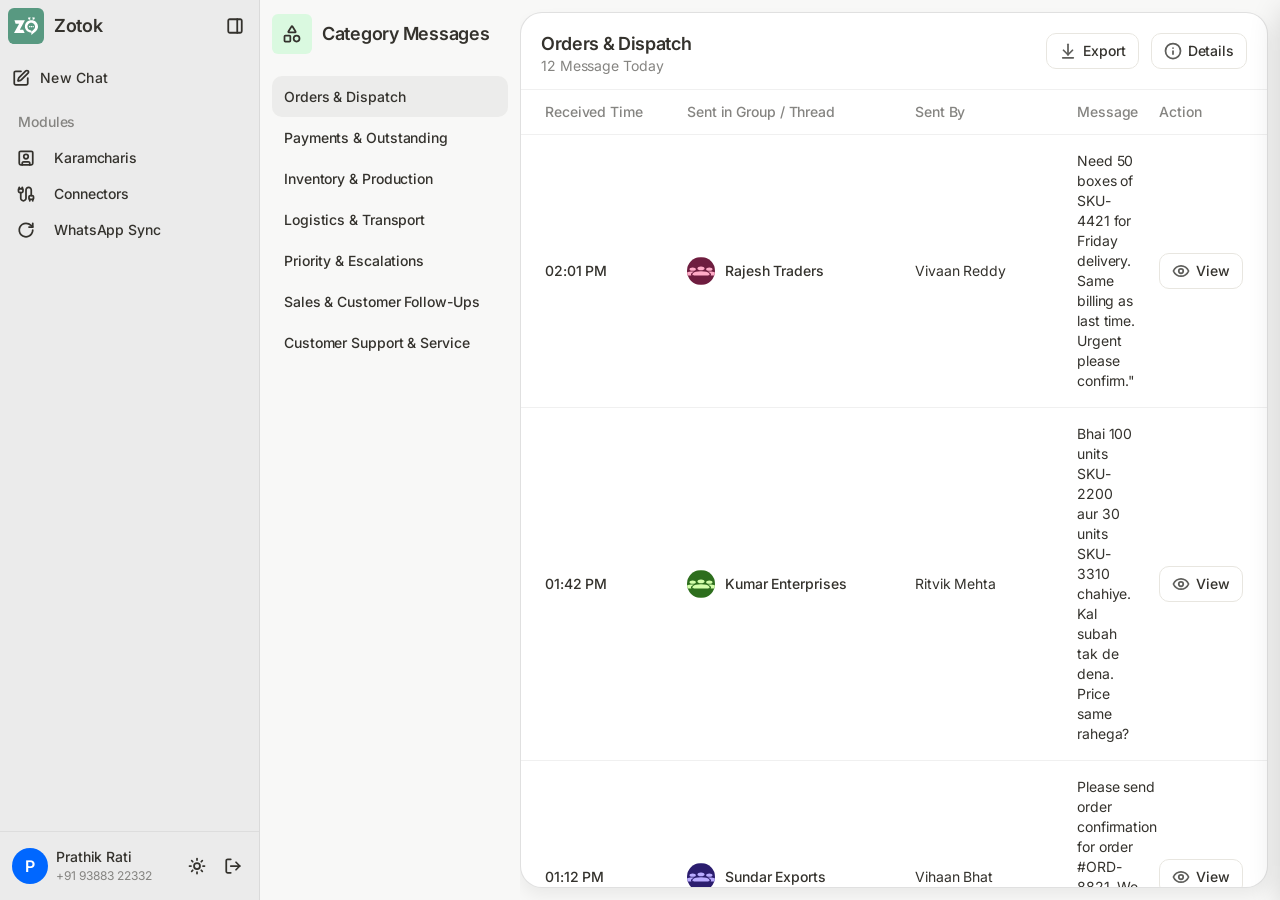
==== commit f1c69629: "Component library standardization and WhatsApp page pixel-perfect update Co-Authored-By: Claude Sonn" ====
--- a/category-view.html
+++ b/category-view.html
@@ -6,6 +6,7 @@
   <meta name="viewport" content="width=device-width, initial-scale=1">
   <title>Category Messages — Group Sense</title>
   <link rel="stylesheet" href="styles/main.css">
+  <link rel="stylesheet" href="styles/components.css">
   <link rel="stylesheet" href="styles/dark.css">
   <link rel="preconnect" href="https://fonts.googleapis.com">
   <link rel="preconnect" href="https://fonts.gstatic.com" crossorigin>
@@ -48,11 +49,11 @@
               <div class="cat-card-sub">12 Message Today</div>
             </div>
             <div class="cat-card-actions">
-              <button class="cat-btn">
+              <button class="btn btn-sm btn-secondary">
                 <img src="assets/icons/icon-download.svg" alt="">
                 Export
               </button>
-              <button class="cat-btn">
+              <button class="btn btn-sm btn-secondary">
                 <img src="assets/icons/icon-info-circle.svg" alt="">
                 Details
               </button>
@@ -81,8 +82,10 @@
                 </div>
               </div>
               <div class="cat-cell cat-cell--by">Vivaan Reddy</div>
-              <div class="cat-cell cat-cell--msg">Need 50 boxes of SKU-4421 for Friday delivery. Same billing as last time. Urgent please confirm."</div>
-              <div class="cat-cell cat-cell--action"><button class="cat-reply-btn" type="button"><img src="assets/icons/icon-view.svg" alt="">View</button></div>
+              <div class="cat-cell cat-cell--msg">Need 50 boxes of SKU-4421 for Friday delivery. Same billing as last
+                time. Urgent please confirm."</div>
+              <div class="cat-cell cat-cell--action"><button class="btn btn-sm btn-secondary" type="button"><img
+                    src="assets/icons/icon-view.svg" alt="">View</button></div>
             </div>
 
             <!-- Row 2 -->
@@ -95,8 +98,10 @@
                 </div>
               </div>
               <div class="cat-cell cat-cell--by">Ritvik Mehta</div>
-              <div class="cat-cell cat-cell--msg">Bhai 100 units SKU-2200 aur 30 units SKU-3310 chahiye. Kal subah tak de dena. Price same rahega?</div>
-              <div class="cat-cell cat-cell--action"><button class="cat-reply-btn" type="button"><img src="assets/icons/icon-view.svg" alt="">View</button></div>
+              <div class="cat-cell cat-cell--msg">Bhai 100 units SKU-2200 aur 30 units SKU-3310 chahiye. Kal subah tak
+                de dena. Price same rahega?</div>
+              <div class="cat-cell cat-cell--action"><button class="btn btn-sm btn-secondary" type="button"><img
+                    src="assets/icons/icon-view.svg" alt="">View</button></div>
             </div>
 
             <!-- Row 3 -->
@@ -109,8 +114,10 @@
                 </div>
               </div>
               <div class="cat-cell cat-cell--by">Vihaan Bhat</div>
-              <div class="cat-cell cat-cell--msg">Please send order confirmation for order #ORD-8821. We need it for our accounts team today.</div>
-              <div class="cat-cell cat-cell--action"><button class="cat-reply-btn" type="button"><img src="assets/icons/icon-view.svg" alt="">View</button></div>
+              <div class="cat-cell cat-cell--msg">Please send order confirmation for order #ORD-8821. We need it for our
+                accounts team today.</div>
+              <div class="cat-cell cat-cell--action"><button class="btn btn-sm btn-secondary" type="button"><img
+                    src="assets/icons/icon-view.svg" alt="">View</button></div>
             </div>
 
             <!-- Row 4 -->
@@ -123,8 +130,10 @@
                 </div>
               </div>
               <div class="cat-cell cat-cell--by">Atharv Saxena</div>
-              <div class="cat-cell cat-cell--msg">Can you deliver 40 cartons of product A to our Secunderabad warehouse?</div>
-              <div class="cat-cell cat-cell--action"><button class="cat-reply-btn" type="button"><img src="assets/icons/icon-view.svg" alt="">View</button></div>
+              <div class="cat-cell cat-cell--msg">Can you deliver 40 cartons of product A to our Secunderabad warehouse?
+              </div>
+              <div class="cat-cell cat-cell--action"><button class="btn btn-sm btn-secondary" type="button"><img
+                    src="assets/icons/icon-view.svg" alt="">View</button></div>
             </div>
 
             <!-- Row 5 -->
@@ -137,8 +146,10 @@
                 </div>
               </div>
               <div class="cat-cell cat-cell--by">Ayaan Das</div>
-              <div class="cat-cell cat-cell--msg">What is the current rate for SKU-1100? We plan to order 200 units next week.</div>
-              <div class="cat-cell cat-cell--action"><button class="cat-reply-btn" type="button"><img src="assets/icons/icon-view.svg" alt="">View</button></div>
+              <div class="cat-cell cat-cell--msg">What is the current rate for SKU-1100? We plan to order 200 units next
+                week.</div>
+              <div class="cat-cell cat-cell--action"><button class="btn btn-sm btn-secondary" type="button"><img
+                    src="assets/icons/icon-view.svg" alt="">View</button></div>
             </div>
 
             <!-- Row 6 -->
@@ -151,8 +162,10 @@
                 </div>
               </div>
               <div class="cat-cell cat-cell--by">Kian Nair</div>
-              <div class="cat-cell cat-cell--msg">Mujhe 500 kg maida chahiye aur 300 kg sugar. Kal tak pohunchao. Same address hai.</div>
-              <div class="cat-cell cat-cell--action"><button class="cat-reply-btn" type="button"><img src="assets/icons/icon-view.svg" alt="">View</button></div>
+              <div class="cat-cell cat-cell--msg">Mujhe 500 kg maida chahiye aur 300 kg sugar. Kal tak pohunchao. Same
+                address hai.</div>
+              <div class="cat-cell cat-cell--action"><button class="btn btn-sm btn-secondary" type="button"><img
+                    src="assets/icons/icon-view.svg" alt="">View</button></div>
             </div>
 
             <!-- Row 7 -->
@@ -165,8 +178,10 @@
                 </div>
               </div>
               <div class="cat-cell cat-cell--by">Om Nair</div>
-              <div class="cat-cell cat-cell--msg">Reorder same as last month — SKU-3310 x 150, SKU-4421 x 80. Urgent shipment required.</div>
-              <div class="cat-cell cat-cell--action"><button class="cat-reply-btn" type="button"><img src="assets/icons/icon-view.svg" alt="">View</button></div>
+              <div class="cat-cell cat-cell--msg">Reorder same as last month — SKU-3310 x 150, SKU-4421 x 80. Urgent
+                shipment required.</div>
+              <div class="cat-cell cat-cell--action"><button class="btn btn-sm btn-secondary" type="button"><img
+                    src="assets/icons/icon-view.svg" alt="">View</button></div>
             </div>
 
             <!-- Row 8 -->
@@ -179,8 +194,10 @@
                 </div>
               </div>
               <div class="cat-cell cat-cell--by">Sai Iyer</div>
-              <div class="cat-cell cat-cell--msg">Bhaiya ek baar aur 60 pieces SKU-9910 bhejo. Last wali quality achhi thi. COD rahega.</div>
-              <div class="cat-cell cat-cell--action"><button class="cat-reply-btn" type="button"><img src="assets/icons/icon-view.svg" alt="">View</button></div>
+              <div class="cat-cell cat-cell--msg">Bhaiya ek baar aur 60 pieces SKU-9910 bhejo. Last wali quality achhi
+                thi. COD rahega.</div>
+              <div class="cat-cell cat-cell--action"><button class="btn btn-sm btn-secondary" type="button"><img
+                    src="assets/icons/icon-view.svg" alt="">View</button></div>
             </div>
 
             <!-- Row 9 -->
@@ -193,8 +210,10 @@
                 </div>
               </div>
               <div class="cat-cell cat-cell--by">Kian Patel</div>
-              <div class="cat-cell cat-cell--msg">Urgent order — 25 bags cement grade packing material SKU-0012. Deliver to plot 44, IDA Nacharam.</div>
-              <div class="cat-cell cat-cell--action"><button class="cat-reply-btn" type="button"><img src="assets/icons/icon-view.svg" alt="">View</button></div>
+              <div class="cat-cell cat-cell--msg">Urgent order — 25 bags cement grade packing material SKU-0012. Deliver
+                to plot 44, IDA Nacharam.</div>
+              <div class="cat-cell cat-cell--action"><button class="btn btn-sm btn-secondary" type="button"><img
+                    src="assets/icons/icon-view.svg" alt="">View</button></div>
             </div>
 
             <!-- Row 10 -->
@@ -207,8 +226,10 @@
                 </div>
               </div>
               <div class="cat-cell cat-cell--by">Muhammad Bhat</div>
-              <div class="cat-cell cat-cell--msg">Hamara monthly standing order process karo — same as PO-7712. Any changes call karo.</div>
-              <div class="cat-cell cat-cell--action"><button class="cat-reply-btn" type="button"><img src="assets/icons/icon-view.svg" alt="">View</button></div>
+              <div class="cat-cell cat-cell--msg">Hamara monthly standing order process karo — same as PO-7712. Any
+                changes call karo.</div>
+              <div class="cat-cell cat-cell--action"><button class="btn btn-sm btn-secondary" type="button"><img
+                    src="assets/icons/icon-view.svg" alt="">View</button></div>
             </div>
 
           </div>
@@ -229,10 +250,10 @@
         <div class="cat-flyout-sub">12 Members</div>
       </div>
       <div class="cat-flyout-head-actions">
-        <button class="cat-flyout-icon-btn" type="button" aria-label="Details" data-tooltip="Details">
+        <button class="btn btn-icon" type="button" aria-label="Details" data-tooltip="Details">
           <img src="assets/icons/icon-details.svg" alt="">
         </button>
-        <button class="cat-flyout-icon-btn" type="button" id="cat-flyout-close" aria-label="Close" data-tooltip="Close">
+        <button class="btn btn-icon" type="button" id="cat-flyout-close" aria-label="Close" data-tooltip="Close">
           <img src="assets/icons/icon-close.svg" alt="">
         </button>
       </div>
@@ -240,7 +261,8 @@
     <div class="cat-flyout-messages" id="cat-flyout-messages"></div>
     <div class="cat-flyout-composer">
       <div class="cat-flyout-input-wrap">
-        <textarea class="cat-flyout-textarea" id="cat-flyout-input" rows="1" placeholder="Ask about your synced groups…"></textarea>
+        <textarea class="cat-flyout-textarea" id="cat-flyout-input" rows="1"
+          placeholder="Ask about your synced groups…"></textarea>
         <div class="cat-flyout-toolbar">
           <div class="cat-flyout-toolbar-side">
             <input type="file" id="cat-flyout-file" style="display:none">
@@ -250,7 +272,10 @@
             <button class="cat-flyout-wa-btn" type="button" id="cat-flyout-wa-trigger" title="WhatsApp Number">
               <span class="cat-flyout-wa-dot"></span>
               <span id="cat-flyout-wa-label">+91 93883 22332</span>
-              <svg class="cat-flyout-wa-chevron" width="12" height="12" viewBox="0 0 12 12" fill="none"><path d="M3 4.5L6 7.5L9 4.5" stroke="#34322d" stroke-width="1.5" stroke-linecap="round" stroke-linejoin="round"/></svg>
+              <svg class="cat-flyout-wa-chevron" width="12" height="12" viewBox="0 0 12 12" fill="none">
+                <path d="M3 4.5L6 7.5L9 4.5" stroke="#34322d" stroke-width="1.5" stroke-linecap="round"
+                  stroke-linejoin="round" />
+              </svg>
             </button>
           </div>
           <div class="cat-flyout-toolbar-side">
@@ -272,13 +297,13 @@
     const catItems = document.querySelectorAll('.cat-item');
     const catCardTitle = document.getElementById('cat-card-title');
     const catTitles = {
-      orders:    'Orders & Dispatch',
-      payments:  'Payments & Outstanding',
+      orders: 'Orders & Dispatch',
+      payments: 'Payments & Outstanding',
       inventory: 'Inventory & Production',
       logistics: 'Logistics & Transport',
-      priority:  'Priority & Escalations',
-      sales:     'Sales & Customer Follow-Ups',
-      support:   'Customer Support & Service',
+      priority: 'Priority & Escalations',
+      sales: 'Sales & Customer Follow-Ups',
+      support: 'Customer Support & Service',
     };
     catItems.forEach(item => {
       item.addEventListener('click', () => {
@@ -289,69 +314,69 @@
     });
 
     // ── Chat flyout ──
-    const flyout     = document.getElementById('cat-flyout');
+    const flyout = document.getElementById('cat-flyout');
     const flyoutName = document.getElementById('cat-flyout-name');
     const flyoutMsgs = document.getElementById('cat-flyout-messages');
-    const flyoutInput= document.getElementById('cat-flyout-input');
+    const flyoutInput = document.getElementById('cat-flyout-input');
     const flyoutSend = document.getElementById('cat-flyout-send');
-    const AVATAR_COLORS = ['#6e1d3f','#1d3f6e','#1d6e3f','#6e4e1d','#4e1d6e','#1d6e6e'];
+    const AVATAR_COLORS = ['#6e1d3f', '#1d3f6e', '#1d6e3f', '#6e4e1d', '#4e1d6e', '#1d6e6e'];
 
     const FLYOUT_HISTORY = {
       'Rajesh Traders': [
-        { type: 'in',  text: 'Hi, when is the next stock refresh for SKU-4421?' },
+        { type: 'in', text: 'Hi, when is the next stock refresh for SKU-4421?' },
         { type: 'out', text: 'SKU-4421 is in stock — fresh batch just arrived. How many units do you need?' },
-        { type: 'in',  text: 'Great! We usually take 40–60 boxes a week. Can you hold 50 for us?' },
+        { type: 'in', text: 'Great! We usually take 40–60 boxes a week. Can you hold 50 for us?' },
         { type: 'out', text: 'Held for you. Please confirm the delivery address and billing preference.' },
       ],
       'Kumar Enterprises': [
-        { type: 'in',  text: 'Kya SKU-2200 aur SKU-3310 dono available hai abhi?' },
+        { type: 'in', text: 'Kya SKU-2200 aur SKU-3310 dono available hai abhi?' },
         { type: 'out', text: 'Haan dono available hai. Quantity batao, order confirm karta hoon.' },
-        { type: 'in',  text: 'Aur kya kal subah tak delivery possible hai?' },
+        { type: 'in', text: 'Aur kya kal subah tak delivery possible hai?' },
         { type: 'out', text: 'Before 10 AM order confirm karein toh kal subah delivery ho sakti hai.' },
       ],
       'Sundar Exports': [
-        { type: 'in',  text: 'Order #ORD-8821 dispatch hua kya?' },
+        { type: 'in', text: 'Order #ORD-8821 dispatch hua kya?' },
         { type: 'out', text: 'Yes, dispatched yesterday. Expected delivery today by 6 PM.' },
-        { type: 'in',  text: 'Accounts team ko confirmation chahiye aaj hi for GST entry.' },
+        { type: 'in', text: 'Accounts team ko confirmation chahiye aaj hi for GST entry.' },
       ],
       'Lakshmi Supplies': [
-        { type: 'in',  text: 'Product A bulk mein available hai?' },
+        { type: 'in', text: 'Product A bulk mein available hai?' },
         { type: 'out', text: 'Yes, bulk stock available. Min order 20 cartons. Secunderabad delivery possible.' },
-        { type: 'in',  text: 'Per carton rate kya rahega 40 cartons ke liye?' },
+        { type: 'in', text: 'Per carton rate kya rahega 40 cartons ke liye?' },
         { type: 'out', text: '40 cartons pe ₹1,240/carton — includes delivery to Secunderabad warehouse.' },
       ],
       'Vijay & Sons': [
-        { type: 'in',  text: 'SKU-1100 abhi stock mein hai?' },
+        { type: 'in', text: 'SKU-1100 abhi stock mein hai?' },
         { type: 'out', text: 'Yes, SKU-1100 in stock. Bulk rate ₹420/unit for 100+ units.' },
-        { type: 'in',  text: 'Next week 200 units lenge. Kya advance booking ho sakti hai?' },
+        { type: 'in', text: 'Next week 200 units lenge. Kya advance booking ho sakti hai?' },
         { type: 'out', text: 'Haan, advance booking ho sakti hai 20% advance pe. Shall I block 200 units?' },
       ],
       'Hariharan Associates': [
-        { type: 'in',  text: 'Maida aur sugar bulk rate kya hai?' },
+        { type: 'in', text: 'Maida aur sugar bulk rate kya hai?' },
         { type: 'out', text: 'Maida ₹28/kg, Sugar ₹40/kg (500 kg+). Delivery charges alag se.' },
-        { type: 'in',  text: 'Delivery kal tak ho sakti hai same address pe?' },
+        { type: 'in', text: 'Delivery kal tak ho sakti hai same address pe?' },
         { type: 'out', text: 'Haan, kal morning slot available hai. Order confirm karein.' },
       ],
       'Nirmal Fabrics': [
-        { type: 'in',  text: 'Last month wala order exactly repeat karna hai.' },
+        { type: 'in', text: 'Last month wala order exactly repeat karna hai.' },
         { type: 'out', text: 'Last order: SKU-3310 × 150, SKU-4421 × 80. Same billing and address?' },
-        { type: 'in',  text: 'Haan same sab kuch. Bas jaldi chahiye iss baar.' },
+        { type: 'in', text: 'Haan same sab kuch. Bas jaldi chahiye iss baar.' },
       ],
       'Asha Agro': [
-        { type: 'in',  text: 'SKU-9910 ki last delivery mein quality bahut achhi thi.' },
+        { type: 'in', text: 'SKU-9910 ki last delivery mein quality bahut achhi thi.' },
         { type: 'out', text: 'Thank you! Same batch abhi bhi available hai. Reorder karna hai?' },
-        { type: 'in',  text: 'Haan, 60 pieces chahiye. COD payment rahega.' },
+        { type: 'in', text: 'Haan, 60 pieces chahiye. COD payment rahega.' },
       ],
       'Shree Chemicals': [
-        { type: 'in',  text: 'SKU-0012 ka delivery time kya hai IDA Nacharam ke liye?' },
+        { type: 'in', text: 'SKU-0012 ka delivery time kya hai IDA Nacharam ke liye?' },
         { type: 'out', text: 'Nacharam ke liye same-day delivery 2 PM order se pehle.' },
-        { type: 'in',  text: 'Aur minimum order quantity kitni hai?' },
+        { type: 'in', text: 'Aur minimum order quantity kitni hai?' },
         { type: 'out', text: 'Min 10 bags. 25+ bags pe free delivery.' },
       ],
       'Ganesh Motors': [
-        { type: 'in',  text: 'PO-7712 ka renewal time aa gaya hai.' },
+        { type: 'in', text: 'PO-7712 ka renewal time aa gaya hai.' },
         { type: 'out', text: 'Noted. Same items as last month? I\'ll prepare the order for your confirmation.' },
-        { type: 'in',  text: 'Haan same items. Ek baar review karke confirm karo.' },
+        { type: 'in', text: 'Haan same items. Ek baar review karke confirm karo.' },
         { type: 'out', text: 'PO-7712 reviewed — 14 line items, total ₹1,84,500. Ready to process.' },
       ],
     };
@@ -438,13 +463,13 @@
     });
 
     document.querySelector('.cat-table').addEventListener('click', e => {
-      const btn = e.target.closest('.cat-reply-btn');
+      const btn = e.target.closest('.btn-secondary');
       if (!btn) return;
-      const row    = btn.closest('.cat-row');
-      const group     = row.querySelector('.cat-cell--group span')?.textContent || '';
-      const sender    = row.querySelector('.cat-cell--by')?.textContent || '';
-      const time      = row.querySelector('.cat-cell--time')?.textContent || '';
-      const msg       = row.querySelector('.cat-cell--msg')?.textContent || '';
+      const row = btn.closest('.cat-row');
+      const group = row.querySelector('.cat-cell--group span')?.textContent || '';
+      const sender = row.querySelector('.cat-cell--by')?.textContent || '';
+      const time = row.querySelector('.cat-cell--time')?.textContent || '';
+      const msg = row.querySelector('.cat-cell--msg')?.textContent || '';
       const avatarSrc = row.querySelector('.cat-avatar img')?.src || '';
       openFlyout(group, sender, time, msg, avatarSrc);
     });
@@ -461,7 +486,7 @@
     ];
     let waSelected = WA_NUMBERS[0].num;
     const waTrigger = document.getElementById('cat-flyout-wa-trigger');
-    const waLabel   = document.getElementById('cat-flyout-wa-label');
+    const waLabel = document.getElementById('cat-flyout-wa-label');
     const waDD = document.createElement('div');
     waDD.className = 'cat-flyout-wa-dd';
     document.body.appendChild(waDD);
@@ -494,9 +519,9 @@
       if (waOpen) { closeWaDD(); return; }
       renderWaDD();
       const rect = waTrigger.getBoundingClientRect();
-      waDD.style.left   = rect.left + 'px';
+      waDD.style.left = rect.left + 'px';
       waDD.style.bottom = (window.innerHeight - rect.top + 6) + 'px';
-      waDD.style.top    = 'auto';
+      waDD.style.top = 'auto';
       waDD.classList.add('open');
       waOpen = true;
     });
@@ -508,4 +533,4 @@
   </script>
 </body>
 
-</html>
+</html>
--- a/styles/main.css
+++ b/styles/main.css
@@ -183,14 +183,14 @@
 }
 
 .btn-primary {
-  background: var(--ink);
-  color: var(--white);
-  border-color: var(--ink);
+  background: #0067ff;
+  color: #fff;
+  border-color: #0067ff;
 }
 
 .btn-primary:hover {
-  background: var(--ink-hover);
-  border-color: var(--ink-hover);
+  background: #0055d4;
+  border-color: #0055d4;
 }
 
 .btn-ghost {
@@ -281,7 +281,7 @@
 .brand-mark {
   width: 36px;
   height: 36px;
-  border-radius: 10px;
+  border-radius: 6px;
   background: transparent;
   color: var(--white);
   display: grid;
@@ -291,11 +291,13 @@
   letter-spacing: 0;
   flex: none;
   overflow: hidden;
+  background: #589981;
+  border-color: #589981;
 }
 
 .brand-mark .nav-img-icon {
-  width: 32px;
-  height: 32px;
+  width: 24px;
+  height: 18px;
 }
 
 .nav-img-icon {
@@ -765,6 +767,7 @@
   display: flex;
   flex-direction: column;
   transition: margin-left .2s ease;
+  background: #f8f8f7;
 }
 
 .sidebar.collapsed~.main {
@@ -991,6 +994,7 @@
   width: 100%;
   margin: 0 auto;
 }
+
 
 .page-narrow {
   max-width: 760px;
@@ -1780,7 +1784,7 @@
   display: inline-flex;
   align-items: center;
   gap: 8px;
-  padding: 11px 17px;
+  padding: 10px 16px;
   background: transparent;
   border: 1px solid rgba(0, 0, 0, 0.06);
   border-radius: 999px;
@@ -1988,6 +1992,7 @@
 .upgrade-row .text {
   font-size: 14px;
   color: var(--ink);
+  letter-spacing: -0.18px;
 }
 
 .upgrade-row .text small {
@@ -1995,6 +2000,7 @@
   color: var(--muted);
   font-size: 12px;
   margin-top: 2px;
+  letter-spacing: -0.09px;
 }
 
 /* ==========================================================================
@@ -2330,30 +2336,7 @@
   letter-spacing: 0.01px;
 }
 
-.mgc-row-check {
-  width: 20px;
-  height: 20px;
-  border: 1.5px solid rgba(0, 0, 0, 0.2);
-  border-radius: 5px;
-  flex-shrink: 0;
-  display: flex;
-  align-items: center;
-  justify-content: center;
-  transition: background 0.12s, border-color 0.12s;
-}
-
-.mgc-row.selected .mgc-row-check {
-  background: #0067ff;
-  border-color: #0067ff;
-}
-
-.mgc-row-check-tick {
-  display: none;
-}
-
-.mgc-row.selected .mgc-row-check-tick {
-  display: block;
-}
+/* .mgc-row-check → checkbox (components.css) */
 
 .mgc-row.disabled {
   opacity: 0.4;
@@ -2369,6 +2352,11 @@
   align-items: center;
   justify-content: space-between;
   flex-shrink: 0;
+  gap: 12px;
+}
+
+.mgc-foot .btn {
+  flex: 1;
 }
 
 .mgc-btn-later {
@@ -2680,33 +2668,7 @@
   color: var(--muted);
 }
 
-.checkbox {
-  width: 18px;
-  height: 18px;
-  border-radius: 5px;
-  border: 1.5px solid var(--border);
-  background: var(--white);
-  display: grid;
-  place-items: center;
-  flex: none;
-  transition-property: color, background-color, border-color, text-decoration-color, fill, stroke;
-  transition-timing-function: cubic-bezier(.4, 0, .2, 1);
-  transition-duration: .15s;
-}
-
-.group-row.selected .checkbox {
-  background: var(--ink);
-  border-color: var(--ink);
-}
-
-.checkbox svg {
-  color: var(--white);
-  opacity: 0;
-}
-
-.group-row.selected .checkbox svg {
-  opacity: 1;
-}
+/* .checkbox → components.css */
 
 .group-row.locked {
   cursor: not-allowed;
@@ -2861,29 +2823,7 @@
 }
 
 
-.history-radio {
-  width: 18px;
-  height: 18px;
-  flex-shrink: 0;
-  display: grid;
-  place-items: center;
-}
-
-.history-radio .radio-on {
-  display: none;
-}
-
-.history-radio .radio-off {
-  display: block;
-}
-
-.history-option-row.selected .history-radio .radio-off {
-  display: none;
-}
-
-.history-option-row.selected .history-radio .radio-on {
-  display: block;
-}
+/* .history-radio → radio (components.css) */
 
 .date-range-row {
   display: flex;
@@ -2967,6 +2907,10 @@
   text-align: center;
   gap: 12px;
   padding: 52px 32px;
+}
+
+.sync-progress-view .btn {
+  width: 200px;
 }
 
 .modal.syncing .modal-head,
@@ -3243,28 +3187,7 @@
   align-items: center;
 }
 
-.cat-btn {
-  background: white;
-  border: 1px solid #e8e6e0;
-  border-radius: 10px;
-  padding: 9px 13px;
-  display: flex;
-  align-items: center;
-  gap: 8px;
-  cursor: pointer;
-  font-weight: 500;
-  font-size: 14px;
-  color: #34322d;
-  white-space: nowrap;
-  font-family: inherit;
-  letter-spacing: -0.09px;
-}
-
-.cat-btn img {
-  width: 18px;
-  height: 18px;
-  display: block;
-}
+/* .cat-btn → replaced by .btn-secondary (styles/components.css) */
 
 .cat-table {
   flex: 1;
@@ -3359,32 +3282,7 @@
   flex-shrink: 0;
 }
 
-.cat-reply-btn {
-  display: inline-flex;
-  align-items: center;
-  gap: 8px;
-  background: white;
-  border: 1px solid #e8e6e0;
-  border-radius: 10px;
-  padding: 9px 13px;
-  font-size: 14px;
-  font-weight: 500;
-  color: #34322d;
-  letter-spacing: -0.09px;
-  cursor: pointer;
-  font-family: inherit;
-  white-space: nowrap;
-}
-
-.cat-reply-btn:hover {
-  background: #f8f8f7;
-}
-
-.cat-reply-btn img {
-  width: 18px;
-  height: 18px;
-  display: block;
-}
+/* .cat-reply-btn → replaced by .btn-secondary (styles/components.css) */
 
 .cat-group-cell {
   display: flex;
@@ -3484,27 +3382,7 @@
   letter-spacing: -0.09px;
 }
 
-.cat-flyout-icon-btn {
-  display: flex;
-  align-items: center;
-  justify-content: center;
-  background: white;
-  border: 1px solid #e8e6e0;
-  border-radius: 10px;
-  padding: 9px;
-  cursor: pointer;
-  flex-shrink: 0;
-}
-
-.cat-flyout-icon-btn:hover {
-  background: #f4f3ef;
-}
-
-.cat-flyout-icon-btn img {
-  width: 18px;
-  height: 18px;
-  display: block;
-}
+/* .cat-flyout-icon-btn → btn-secondary (components.css) */
 
 .cat-flyout-head-actions {
   display: flex;
@@ -4044,7 +3922,7 @@
   background: white;
   border: 1px solid #e8e6e0;
   border-radius: 10px;
-  padding: 9px 13px;
+  padding: 8px 12px;
   width: 300px;
 }
 
@@ -4085,33 +3963,7 @@
 }
 
 /* ── Action button ── */
-.nlv-action-btn {
-  display: inline-flex;
-  align-items: center;
-  gap: 8px;
-  background: white;
-  border: 1px solid #e8e6e0;
-  border-radius: 10px;
-  padding: 9px 13px;
-  font-size: 14px;
-  font-weight: 500;
-  color: #34322d;
-  letter-spacing: -0.09px;
-  cursor: pointer;
-  font-family: inherit;
-  white-space: nowrap;
-  transition: background 0.15s;
-}
-
-.nlv-action-btn:hover {
-  background: #f8f8f7;
-}
-
-.nlv-action-btn img {
-  width: 18px;
-  height: 18px;
-  display: block;
-}
+/* .nlv-action-btn → btn btn-secondary (components.css) */
 
 .nlv-table td.nlv-td-action {
   white-space: nowrap;
@@ -4120,7 +3972,7 @@
 .nlv-td-action-wrap {
   display: flex;
   align-items: center;
-  gap: 6px;
+  gap: 8px;
 }
 
 /* ── Checkboxes — matches cat-modal-check-box style ── */
@@ -4129,39 +3981,7 @@
   padding: 12px 8px 12px 16px !important;
 }
 
-.nlv-cb {
-  width: 20px;
-  height: 20px;
-  border-radius: 4px;
-  border: 1.5px solid #d0cfc9;
-  cursor: pointer;
-  appearance: none;
-  -webkit-appearance: none;
-  background: white;
-  display: block;
-  flex-shrink: 0;
-  transition-property: background-color, border-color;
-  transition-timing-function: cubic-bezier(.4, 0, .2, 1);
-  transition-duration: .15s;
-}
-
-.nlv-cb:checked {
-  background-color: #0067ff;
-  border-color: #0067ff;
-  background-image: url("data:image/svg+xml,%3Csvg xmlns='http://www.w3.org/2000/svg' viewBox='0 0 12 12'%3E%3Cpolyline points='2,6.5 5,9.5 10,3' stroke='white' stroke-width='1.8' stroke-linecap='round' stroke-linejoin='round' fill='none'/%3E%3C/svg%3E");
-  background-repeat: no-repeat;
-  background-position: center;
-  background-size: 12px 12px;
-}
-
-.nlv-cb:indeterminate {
-  background-color: #0067ff;
-  border-color: #0067ff;
-  background-image: url("data:image/svg+xml,%3Csvg width='10' height='2' viewBox='0 0 10 2' fill='none' xmlns='http://www.w3.org/2000/svg'%3E%3Crect x='1' y='0.5' width='8' height='1' rx='0.5' fill='white'/%3E%3C/svg%3E");
-  background-repeat: no-repeat;
-  background-position: center;
-  background-size: 10px 2px;
-}
+/* .nlv-cb → checkbox (components.css) */
 
 /* ── Selection bar ── */
 .nlv-selection-bar {
@@ -4178,6 +3998,12 @@
   display: flex;
 }
 
+.nlv-selection-actions {
+  display: flex;
+  align-items: center;
+  gap: 8px;
+}
+
 .nlv-selection-count {
   font-size: 14px;
   font-weight: 500;
@@ -4185,26 +4011,7 @@
   letter-spacing: -0.09px;
 }
 
-.nlv-selection-atc {
-  display: inline-flex;
-  align-items: center;
-  gap: 7px;
-  background: #0067ff;
-  border: none;
-  border-radius: 8px;
-  padding: 8px 14px;
-  font-size: 13px;
-  font-weight: 600;
-  color: white;
-  letter-spacing: -0.09px;
-  cursor: pointer;
-  font-family: inherit;
-  transition: background 0.15s;
-}
-
-.nlv-selection-atc:hover {
-  background: #0055d4;
-}
+/* .nlv-selection-atc → btn btn-primary (components.css) */
 
 /* ── Table container ── */
 .nlv-table-wrap {
@@ -4429,28 +4236,7 @@
   flex-shrink: 0;
 }
 
-.nlv-flyout-icon-btn {
-  display: flex;
-  align-items: center;
-  justify-content: center;
-  background: white;
-  border: 1px solid #e8e6e0;
-  border-radius: 10px;
-  padding: 9px;
-  cursor: pointer;
-  flex-shrink: 0;
-  transition: background 0.15s;
-}
-
-.nlv-flyout-icon-btn:hover {
-  background: #f4f3ef;
-}
-
-.nlv-flyout-icon-btn img {
-  width: 18px;
-  height: 18px;
-  display: block;
-}
+/* .nlv-flyout-icon-btn → btn btn-icon (components.css) */
 
 .nlv-flyout-messages {
   flex: 1;
@@ -4794,53 +4580,16 @@
   align-items: center;
 }
 
-.atc-cancel-btn {
+/* .atc-cancel-btn → btn btn-sm btn-secondary (components.css) */
+/* .atc-continue-btn → btn btn-sm btn-primary (components.css) */
+.atc-footer .btn {
   flex: 1;
-  background: white;
-  border: 1px solid #e8e6e0;
-  border-radius: 10px;
-  padding: 12px 15px;
-  font-size: 14px;
-  font-weight: 600;
-  color: #34322d;
-  letter-spacing: -0.09px;
-  cursor: pointer;
-  font-family: inherit;
-  line-height: 16px;
-  transition: background 0.15s;
-}
-
-.atc-cancel-btn:hover {
-  background: #f8f8f7;
-}
-
-.atc-continue-btn {
-  flex: 1;
-  background: #0067ff;
-  border: none;
-  border-radius: 10px;
-  padding: 12px 14px;
-  font-size: 14px;
-  font-weight: 600;
-  color: white;
-  letter-spacing: -0.09px;
-  cursor: pointer;
-  font-family: inherit;
-  line-height: 16px;
-  transition: background 0.15s;
-}
-
-.atc-continue-btn:hover {
-  background: #0055d4;
-}
-
-.atc-continue-btn:disabled {
-  background: #0067ff;
+  justify-content: center;
+}
+
+.atc-footer .btn-primary:disabled {
   cursor: not-allowed;
   opacity: 0.85;
-  display: flex;
-  align-items: center;
-  justify-content: center;
 }
 
 @keyframes atc-spin {
@@ -4976,43 +4725,10 @@
   line-height: 16px;
 }
 
-.atc-camp-radio {
-  width: 24px;
-  height: 24px;
-  flex-shrink: 0;
-  border: 1.5px solid rgba(0, 0, 0, 0.18);
-  border-radius: 50%;
-  box-sizing: border-box;
-  transition: border-color 0.15s;
-}
-
-.atc-camp-item.selected .atc-camp-radio {
-  border-color: #0067ff;
-  background: #0067ff;
-  background-image: url("data:image/svg+xml,%3Csvg width='12' height='10' viewBox='0 0 12 10' fill='none' xmlns='http://www.w3.org/2000/svg'%3E%3Cpath d='M1 5l3.5 3.5L11 1' stroke='white' stroke-width='2' stroke-linecap='round' stroke-linejoin='round'/%3E%3C/svg%3E");
-  background-repeat: no-repeat;
-  background-position: center;
-}
-
-.atc-assign-btn {
-  flex: 1;
-  background: #0067ff;
-  border: none;
-  border-radius: 10px;
-  padding: 12px 14px;
-  font-size: 14px;
-  font-weight: 600;
-  color: white;
-  letter-spacing: -0.09px;
-  cursor: pointer;
-  font-family: inherit;
-  line-height: 16px;
-  transition: background 0.15s;
-}
-
-.atc-assign-btn:hover {
-  background: #0055d4;
-}
+/* .atc-camp-radio → radio (components.css) */
+/* .atc-camp-item.selected .radio → radio.selected (components.css) */
+
+/* .atc-assign-btn → btn btn-sm btn-primary (components.css) */
 
 .atc-modal.wide {
   width: 1024px;
@@ -5128,6 +4844,12 @@
   gap: 20px;
 }
 
+.kc-card:hover {
+  border: 1px solid rgba(0, 0, 0, 0.2);
+  transition-timing-function: cubic-bezier(.4, 0, .2, 1);
+  transition-duration: .15s;
+}
+
 .kc-preview {
   background: #f8f8f7;
   border-radius: 14px;
@@ -5175,108 +4897,13 @@
   flex-shrink: 0;
 }
 
-.kc-btn-know {
-  background: #ffffff;
-  border: none;
-  border-radius: 10px;
-  padding: 10px 12px;
-  font-family: inherit;
-  font-size: 14px;
-  font-weight: 500;
-  line-height: 20px;
-  letter-spacing: -0.09px;
-  color: #34322d;
-  cursor: pointer;
-  white-space: nowrap;
-}
-
-.kc-btn-know:hover {
-  background: #f0eeec;
-}
-
-.kc-btn-deploy {
-  background: #0067ff;
-  border: none;
-  border-radius: 10px;
-  padding: 8px 12px;
-  display: flex;
-  align-items: center;
-  gap: 6px;
-  font-size: 14px;
-  font-weight: 600;
-  color: white;
-  cursor: pointer;
-  font-family: inherit;
-  letter-spacing: -0.09px;
-  transition-property: color, background-color, border-color, text-decoration-color, fill, stroke;
-  transition-timing-function: cubic-bezier(.4, 0, .2, 1);
-  transition-duration: .15s;
-}
-
-.kc-btn-deploy:hover {
-  background: #0055d4;
-}
-
-.kc-btn-deploy img {
-  width: 18px;
-  height: 18px;
-  display: block;
-  flex-shrink: 0;
-}
-
-.kc-btn-configure {
-  background: white;
-  border: 1px solid #e8e6e0;
-  border-radius: 10px;
-  padding: 8px 12px;
-  display: flex;
-  align-items: center;
-  gap: 8px;
-  font-size: 14px;
-  font-weight: 500;
-  color: #34322d;
-  cursor: pointer;
-  font-family: inherit;
-  letter-spacing: -0.09px;
-  transition-property: color, background-color, border-color, text-decoration-color, fill, stroke;
-  transition-timing-function: cubic-bezier(.4, 0, .2, 1);
-  transition-duration: .15s;
-}
-
-.kc-btn-configure:hover {
-  background: #f0f0ef;
-}
-
-.kc-btn-configure svg {
-  flex-shrink: 0;
-}
-
-.kc-btn-disconnect {
-  background: none;
-  border: 1px solid #dd360c;
-  border-radius: 10px;
-  padding: 8px 12px;
-  display: flex;
-  align-items: center;
-  gap: 8px;
-  font-size: 14px;
-  font-weight: 500;
-  color: #dd360c;
-  cursor: pointer;
-  font-family: inherit;
-  letter-spacing: -0.09px;
-  transition-property: color, background-color, border-color, text-decoration-color, fill, stroke;
-  transition-timing-function: cubic-bezier(.4, 0, .2, 1);
-  transition-duration: .15s;
-}
-
-.kc-btn-disconnect:hover {
-  background: rgba(221, 54, 12, 0.06);
-}
-
-.kc-btn-disconnect svg {
-  flex-shrink: 0;
-}
+/* .kc-btn-know → moved to styles/components.css as .btn-tertiary */
+
+/* .btn-primary → moved to styles/components.css */
+
+/* .kc-btn-configure → moved to styles/components.css as .btn-secondary */
+
+/* .kc-btn-disconnect → btn-danger (components.css) */
 
 .remove-confirm-box {
   background: #fff;
@@ -5635,34 +5262,7 @@
   display: none;
 }
 
-.cat-modal-check-box {
-  width: 20px;
-  height: 20px;
-  flex-shrink: 0;
-  border: 1.5px solid #d0cfc9;
-  border-radius: 4px;
-  display: grid;
-  place-items: center;
-  transition-property: color, background-color, border-color, text-decoration-color, fill, stroke;
-  transition-timing-function: cubic-bezier(.4, 0, .2, 1);
-  transition-duration: .15s;
-}
-
-.cat-modal-check:checked+.cat-modal-check-box {
-  background: #0067ff;
-  border-color: #0067ff;
-}
-
-.cat-modal-check:checked+.cat-modal-check-box::after {
-  content: '';
-  display: block;
-  width: 12px;
-  height: 12px;
-  background-image: url("data:image/svg+xml,%3Csvg xmlns='http://www.w3.org/2000/svg' viewBox='0 0 12 12'%3E%3Cpolyline points='2,6.5 5,9.5 10,3' stroke='white' stroke-width='1.8' stroke-linecap='round' stroke-linejoin='round' fill='none'/%3E%3C/svg%3E");
-  background-repeat: no-repeat;
-  background-position: center;
-  background-size: contain;
-}
+/* .cat-modal-check-box → checkbox (components.css) */
 
 .cat-modal-deploy-btn {
   background: #0067ff;
@@ -6090,6 +5690,10 @@
   align-items: center;
 }
 
+.leads-modal-footer .btn {
+  flex: 1;
+}
+
 .leads-btn-cancel {
   flex: 1;
   background: white;
@@ -6110,28 +5714,7 @@
   background: #f0f0ef;
 }
 
-.leads-btn-primary {
-  flex: 1;
-  background: #0067ff;
-  border: none;
-  border-radius: 10px;
-  padding: 12px 14px;
-  font-size: 14px;
-  font-weight: 600;
-  color: white;
-  letter-spacing: -0.09px;
-  cursor: pointer;
-  font-family: inherit;
-  text-align: center;
-  display: flex;
-  align-items: center;
-  justify-content: center;
-  transition: background .15s cubic-bezier(.4, 0, .2, 1);
-}
-
-.leads-btn-primary:hover:not(:disabled) {
-  background: #0055d4;
-}
+/* .leads-btn-primary → replaced by .btn-primary (styles/components.css) */
 
 .leads-btn-loading {
   opacity: 0.85;
@@ -6563,30 +6146,8 @@
   letter-spacing: 0.01px;
 }
 
-.leads-group-check {
-  width: 20px;
-  height: 20px;
-  border: 1.5px solid rgba(0, 0, 0, 0.2);
-  border-radius: 5px;
-  flex-shrink: 0;
-  display: flex;
-  align-items: center;
-  justify-content: center;
-  transition: background .12s, border-color .12s;
-}
-
-.leads-group-row.selected .leads-group-check {
-  background: #0067ff;
-  border-color: #0067ff;
-}
-
-.leads-group-check-tick {
-  display: none;
-}
-
-.leads-group-row.selected .leads-group-check-tick {
-  display: block;
-}
+/* .leads-group-check → checkbox (components.css) */
+/* .leads-group-row.selected .checkbox → .checkbox:checked (components.css) */
 
 /* Success view */
 .leads-success-body {
@@ -6597,6 +6158,10 @@
   gap: 12px;
   padding: 48px 20px;
   text-align: center;
+}
+
+.leads-success-body .btn {
+  width: 200px;
 }
 
 .leads-success-icon {
--- a/styles/components.css
+++ b/styles/components.css
@@ -0,0 +1,179 @@
+/* ==========================================================================
+   Zotok — components.css
+   Shared UI components used across pages.
+   Load after main.css, before dark.css.
+   ========================================================================== */
+
+/* ==========================================================================
+   Buttons
+   ========================================================================== */
+
+/* ── Button Sizes ─────────────────────────────────────────────────────────── */
+.btn-sm {
+   padding: 8px 12px !important;
+   gap: 6px;
+}
+
+.btn-md {
+   padding: 10px 16px !important;
+   gap: 8px;
+}
+
+/* ── Base Button ──────────────────────────────────────────────────────────── */
+.btn {
+   border-radius: 10px;
+   padding: 8px 12px;
+   display: flex;
+   align-items: center;
+   font-family: inherit;
+   font-size: 14px;
+   line-height: 18px;
+   letter-spacing: -0.09px;
+   cursor: pointer;
+   transition-timing-function: cubic-bezier(.4, 0, .2, 1);
+   transition-duration: .15s;
+   transition-property: color, background-color, border-color, text-decoration-color, fill, stroke;
+}
+
+.btn img,
+.btn svg {
+   width: 18px;
+   height: 18px;
+   display: block;
+   flex-shrink: 0;
+}
+
+.btn svg {
+   --stroke-0: currentColor;
+   --fill-0: currentColor;
+}
+
+/* ── Primary Button ───────────────────────────────────────────────────────── */
+.btn-primary {
+   background: #0067ff;
+   border: none;
+   font-weight: 600;
+   color: white;
+}
+
+.btn-primary:hover {
+   background: #0055d4;
+}
+
+.modal-foot .btn-primary,
+.modal-foot .btn-secondary {
+   flex: 1;
+}
+
+/* ── Secondary Button ─────────────────────────────────────────────────────── */
+.btn-secondary {
+   background: white;
+   border: 1px solid #e8e6e0;
+   font-weight: 500;
+   color: #34322d;
+}
+
+.btn-secondary:hover {
+   background: #f0f0ef;
+}
+
+/* ── Tertiary Button ──────────────────────────────────────────────────────── */
+.btn-tertiary {
+   background: #ffffff;
+   border: none;
+   display: inline-flex;
+   font-weight: 500;
+   color: #34322d;
+   white-space: nowrap;
+}
+
+.btn-tertiary:hover {
+   background: #f0eeec;
+}
+
+/* ── Danger Button ────────────────────────────────────────────────────────── */
+.btn-danger {
+   background: none;
+   border: 1px solid #dd360c;
+   font-weight: 500;
+   color: #dd360c;
+}
+
+.btn-danger:hover {
+   background: rgba(221, 54, 12, 0.06);
+}
+
+/* ── Icon Button ──────────────────────────────────────────────────────────── */
+.btn-icon {
+   justify-content: center;
+   background: white;
+   border: 1px solid #e8e6e0;
+   padding: 8px;
+}
+
+.btn-icon:hover {
+   background: #f0f0ef;
+}
+
+
+/* ==========================================================================
+   Checkbox
+   ========================================================================== */
+
+/* ── Checkbox ─────────────────────────────────────────────────────────────── */
+.checkbox {
+   width: 18px;
+   height: 18px;
+   border-radius: 4px;
+   border: 1.5px solid #d0cfc9;
+   cursor: pointer;
+   appearance: none;
+   -webkit-appearance: none;
+   background: white;
+   display: block;
+   flex-shrink: 0;
+   transition-property: background-color, border-color;
+   transition-timing-function: cubic-bezier(.4, 0, .2, 1);
+   transition-duration: .15s;
+}
+
+.checkbox:checked {
+   background-color: #0067ff;
+   border-color: #0067ff;
+   background-image: url("data:image/svg+xml,%3Csvg xmlns='http://www.w3.org/2000/svg' viewBox='0 0 12 12'%3E%3Cpolyline points='2,6.5 5,9.5 10,3' stroke='white' stroke-width='1.8' stroke-linecap='round' stroke-linejoin='round' fill='none'/%3E%3C/svg%3E");
+   background-repeat: no-repeat;
+   background-position: center;
+   background-size: 12px 12px;
+}
+
+.checkbox:indeterminate {
+   background-color: #0067ff;
+   border-color: #0067ff;
+   background-image: url("data:image/svg+xml,%3Csvg width='10' height='2' viewBox='0 0 10 2' fill='none' xmlns='http://www.w3.org/2000/svg'%3E%3Crect x='1' y='0.5' width='8' height='1' rx='0.5' fill='white'/%3E%3C/svg%3E");
+   background-repeat: no-repeat;
+   background-position: center;
+   background-size: 10px 2px;
+}
+
+/* ==========================================================================
+   Radio
+   ========================================================================== */
+
+/* ── Radio ────────────────────────────────────────────────────────────────── */
+.radio {
+   width: 22px;
+   height: 22px;
+   flex-shrink: 0;
+   border: 1.5px solid rgba(0, 0, 0, 0.18);
+   border-radius: 50%;
+   box-sizing: border-box;
+   transition: border-color 0.15s, background-color 0.15s;
+}
+
+.radio.selected {
+   border-color: #0067ff;
+   background: #0067ff;
+   background-image: url("data:image/svg+xml,%3Csvg width='12' height='10' viewBox='0 0 12 10' fill='none' xmlns='http://www.w3.org/2000/svg'%3E%3Cpath d='M1 5l3.5 3.5L11 1' stroke='white' stroke-width='2' stroke-linecap='round' stroke-linejoin='round'/%3E%3C/svg%3E");
+   background-repeat: no-repeat;
+   background-position: center;
+}
--- a/styles/dark.css
+++ b/styles/dark.css
@@ -276,12 +276,12 @@
   color: #7f7f7f;
 }
 
-.dark .btn-know-more {
+.dark .btn-tertiary {
   background: transparent;
   color: #dadada;
 }
 
-.dark .btn-know-more:hover {
+.dark .btn-tertiary:hover {
   background: rgba(255, 255, 255, 0.06);
 }
 
@@ -598,19 +598,7 @@
   color: #7f7f7f;
 }
 
-.dark .checkbox {
-  background: transparent;
-  border-color: rgba(255, 255, 255, 0.20);
-}
-
-.dark .group-row.selected .checkbox {
-  background: #dadada;
-  border-color: #dadada;
-}
-
-.dark .group-row.selected .checkbox svg {
-  color: #1a1a1a;
-}
+/* .dark .checkbox → consolidated below (line ~1167) */
 
 .dark .group-row.locked {
   background: #1c1c1c;
@@ -711,14 +699,14 @@
 }
 
 .dark .btn-primary {
-  background: #dadada;
-  color: #1a1a1a;
-  border-color: #dadada;
+  background: #0067ff;
+  color: #fff;
+  border-color: #0067ff;
 }
 
 .dark .btn-primary:hover {
-  background: #f0efec;
-  border-color: #f0efec;
+  background: #1a78ff;
+  border-color: #1a78ff;
 }
 
 .dark .btn-ghost {
@@ -781,6 +769,13 @@
 }
 
 /* ── Upgrade row ──────────────────────────────────── */
+.dark .wa-group-remove {
+  color: rgba(255, 255, 255, 0.25);
+}
+.dark .wa-group-remove:hover {
+  color: #ff6b47;
+}
+
 .dark .upgrade-row {
   background: #242424;
   border-color: rgba(255, 255, 255, 0.10);
@@ -843,13 +838,13 @@
   color: #7f7f7f;
 }
 
-.dark .cat-btn {
+.dark .btn-secondary {
   background: #2e2e2e !important;
   border-color: rgba(255, 255, 255, 0.10) !important;
   color: #dadada !important;
 }
 
-.dark .cat-btn:hover {
+.dark .btn-secondary:hover {
   background: #3a3a3a;
 }
 
@@ -878,13 +873,13 @@
   border-top-color: rgba(255, 255, 255, 0.06);
 }
 
-.dark .cat-reply-btn {
+.dark .btn-secondary {
   background: #2e2e2e !important;
   border-color: rgba(255, 255, 255, 0.10) !important;
   color: #dadada !important;
 }
 
-.dark .cat-reply-btn:hover {
+.dark .btn-secondary:hover {
   background: #3a3a3a;
 }
 
@@ -907,12 +902,12 @@
   color: #7f7f7f;
 }
 
-.dark .cat-flyout-icon-btn {
+.dark .btn-secondary {
   background: #2e2e2e !important;
   border-color: rgba(255, 255, 255, 0.10) !important;
 }
 
-.dark .cat-flyout-icon-btn:hover {
+.dark .btn-secondary:hover {
   background: #3a3a3a;
 }
 
@@ -1063,13 +1058,13 @@
 }
 
 /* ── Category view ── */
-.dark .cat-reply-btn img,
-.dark .cat-btn img {
+.dark .btn-secondary img,
+.dark .btn-secondary img {
   filter: brightness(0) invert(1) !important;
   opacity: 0.78;
 }
 
-.dark .cat-flyout-icon-btn img {
+.dark .btn-secondary img {
   filter: brightness(0) invert(1) !important;
   opacity: 0.78;
 }
@@ -1162,22 +1157,14 @@
   background: #333;
 }
 
-.dark .nlv-action-btn {
-  background: #2a2a2a;
-  border-color: rgba(255, 255, 255, 0.10);
-  color: #dadada;
-}
-
-.dark .nlv-action-btn:hover {
-  background: #333;
-}
-
-.dark .nlv-cb {
+/* .dark .nlv-action-btn → dark .btn-secondary (dark.css) */
+
+.dark .checkbox {
   background: #2a2a2a;
   border-color: rgba(255, 255, 255, 0.20);
 }
 
-.dark .nlv-cb:checked {
+.dark .checkbox:checked {
   background-color: #0067ff;
   border-color: #0067ff;
   background-image: url("data:image/svg+xml,%3Csvg xmlns='http://www.w3.org/2000/svg' viewBox='0 0 12 12'%3E%3Cpolyline points='2,6.5 5,9.5 10,3' stroke='white' stroke-width='1.8' stroke-linecap='round' stroke-linejoin='round' fill='none'/%3E%3C/svg%3E");
@@ -1186,7 +1173,7 @@
   background-size: 12px 12px;
 }
 
-.dark .nlv-cb:indeterminate {
+.dark .checkbox:indeterminate {
   background-color: #0067ff;
   border-color: #0067ff;
   background-image: url("data:image/svg+xml,%3Csvg width='10' height='2' viewBox='0 0 10 2' fill='none' xmlns='http://www.w3.org/2000/svg'%3E%3Crect x='1' y='0.5' width='8' height='1' rx='0.5' fill='white'/%3E%3C/svg%3E");
@@ -1263,12 +1250,12 @@
   color: #7f7f7f;
 }
 
-.dark .nlv-flyout-icon-btn {
+.dark .btn-icon {
   background: #2a2a2a;
   border-color: rgba(255, 255, 255, 0.10);
 }
 
-.dark .nlv-flyout-icon-btn:hover {
+.dark .btn-icon:hover {
   background: #333;
 }
 
@@ -1339,15 +1326,7 @@
   color: #7f7f7f;
 }
 
-.dark .atc-cancel-btn {
-  background: #3a3a3a;
-  border-color: rgba(255, 255, 255, 0.10);
-  color: #dadada;
-}
-
-.dark .atc-cancel-btn:hover {
-  background: #444;
-}
+/* .dark .atc-cancel-btn → dark .btn-secondary (dark.css) */
 
 .dark .atc-search {
   background: #2a2a2a;
@@ -1379,7 +1358,7 @@
   color: #7f7f7f;
 }
 
-.dark .atc-camp-radio {
+.dark .radio {
   border-color: rgba(255, 255, 255, 0.20);
 }
 
@@ -1413,12 +1392,9 @@
   opacity: 0.78;
 }
 
-.dark .nlv-action-btn img {
-  filter: brightness(0) invert(1);
-  opacity: 0.78;
-}
-
-.dark .nlv-flyout-icon-btn img {
+/* .dark .nlv-action-btn img → covered by .dark .btn-secondary svg via currentColor */
+
+.dark .btn-icon img {
   filter: brightness(0) invert(1);
   opacity: 0.78;
 }
@@ -1468,22 +1444,22 @@
   color: #7f7f7f;
 }
 
-.dark .kc-btn-know {
+.dark .btn-tertiary {
   background: transparent;
   color: #dadada;
 }
 
-.dark .kc-btn-know:hover {
-  background: rgba(255, 255, 255, 0.06);
-}
-
-.dark .kc-btn-configure {
+.dark .btn-tertiary:hover {
+  background: rgba(255, 255, 255, 0.06);
+}
+
+.dark .btn-secondary {
   background: #3a3a3a;
   border-color: rgba(255, 255, 255, 0.10);
   color: #dadada;
 }
 
-.dark .kc-btn-configure:hover {
+.dark .btn-secondary:hover {
   background: #444;
 }
 
@@ -1540,9 +1516,7 @@
   color: #dadada;
 }
 
-.dark .cat-modal-check-box {
-  border-color: rgba(255, 255, 255, 0.20);
-}
+/* .dark .cat-modal-check-box → dark .checkbox (dark.css) */
 
 .dark .cat-modal-deploy-btn:hover {
   background: #0055d4;
@@ -1738,9 +1712,7 @@
   color: #7f7f7f;
 }
 
-.dark .leads-group-check {
-  border-color: rgba(255, 255, 255, 0.20);
-}
+/* .dark .leads-group-row .checkbox → .dark .checkbox (consolidated) */
 
 .dark .leads-success-title {
   color: #dadada;
